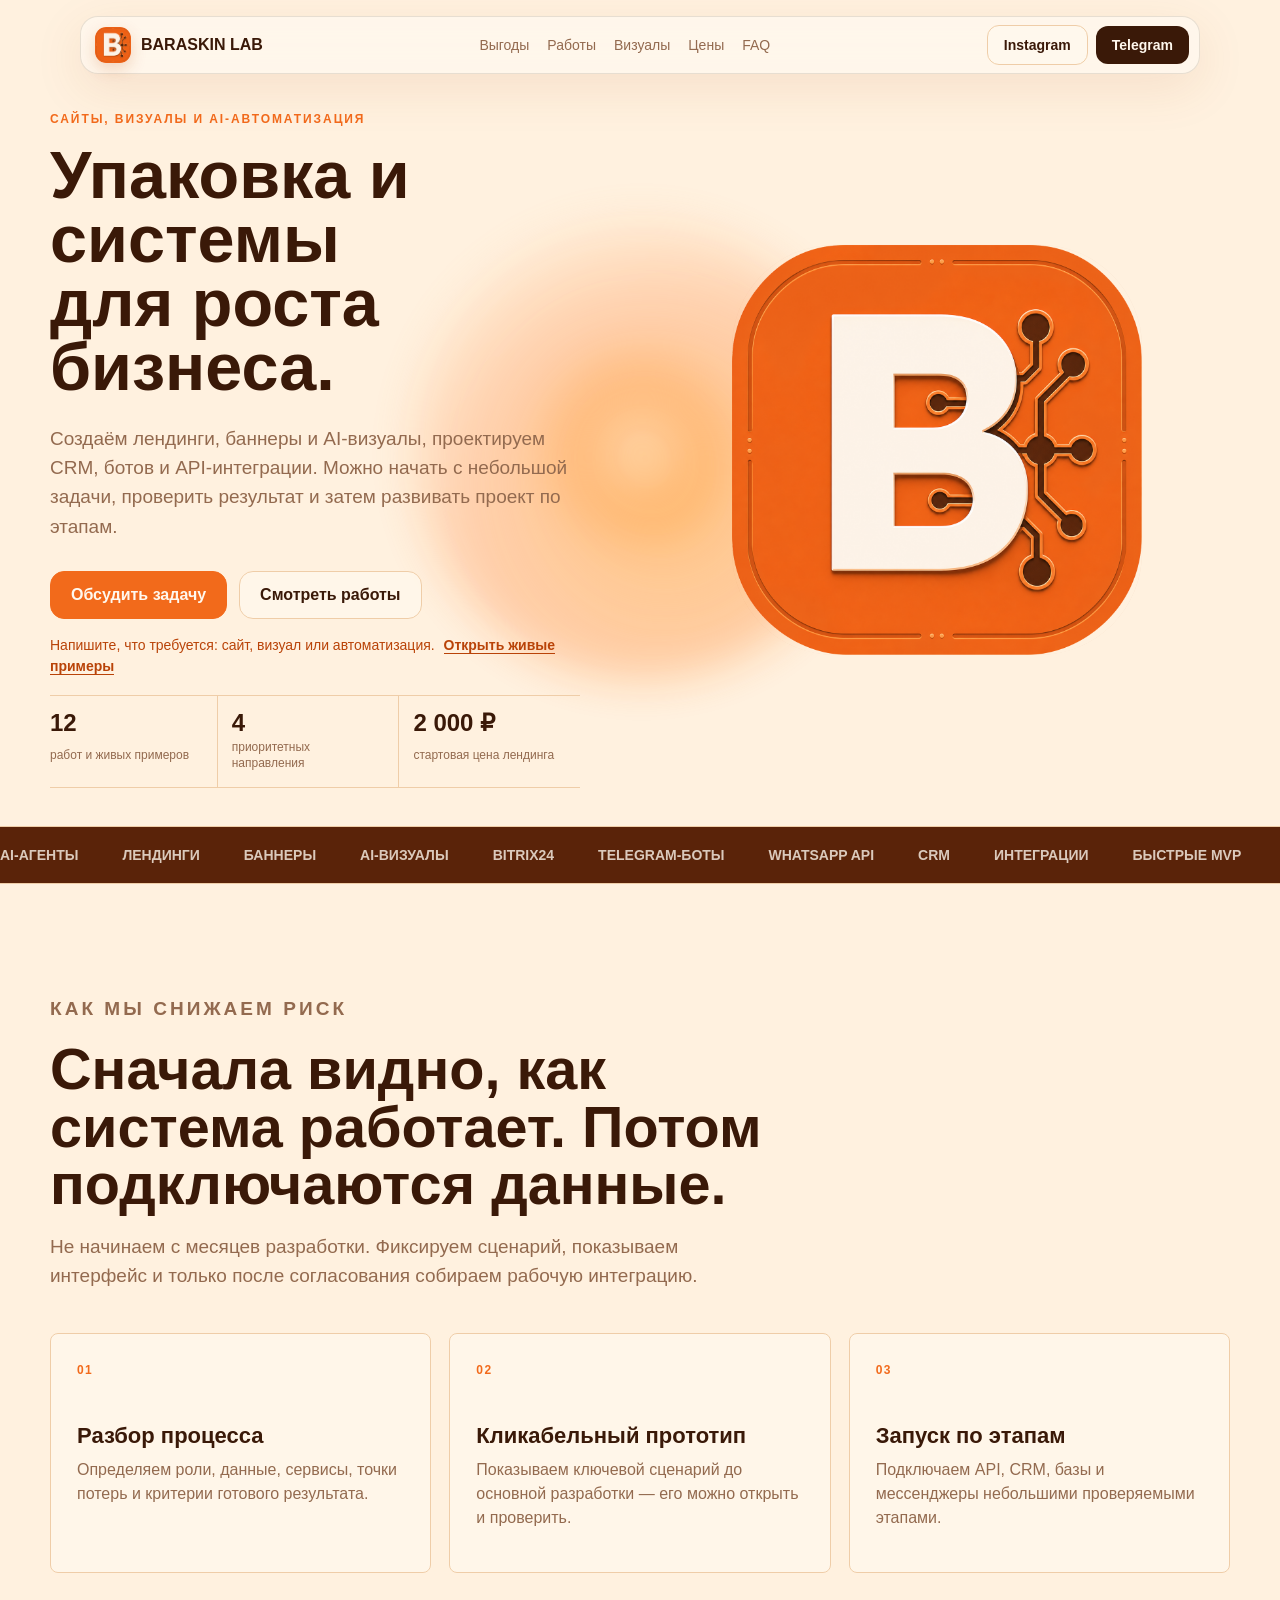
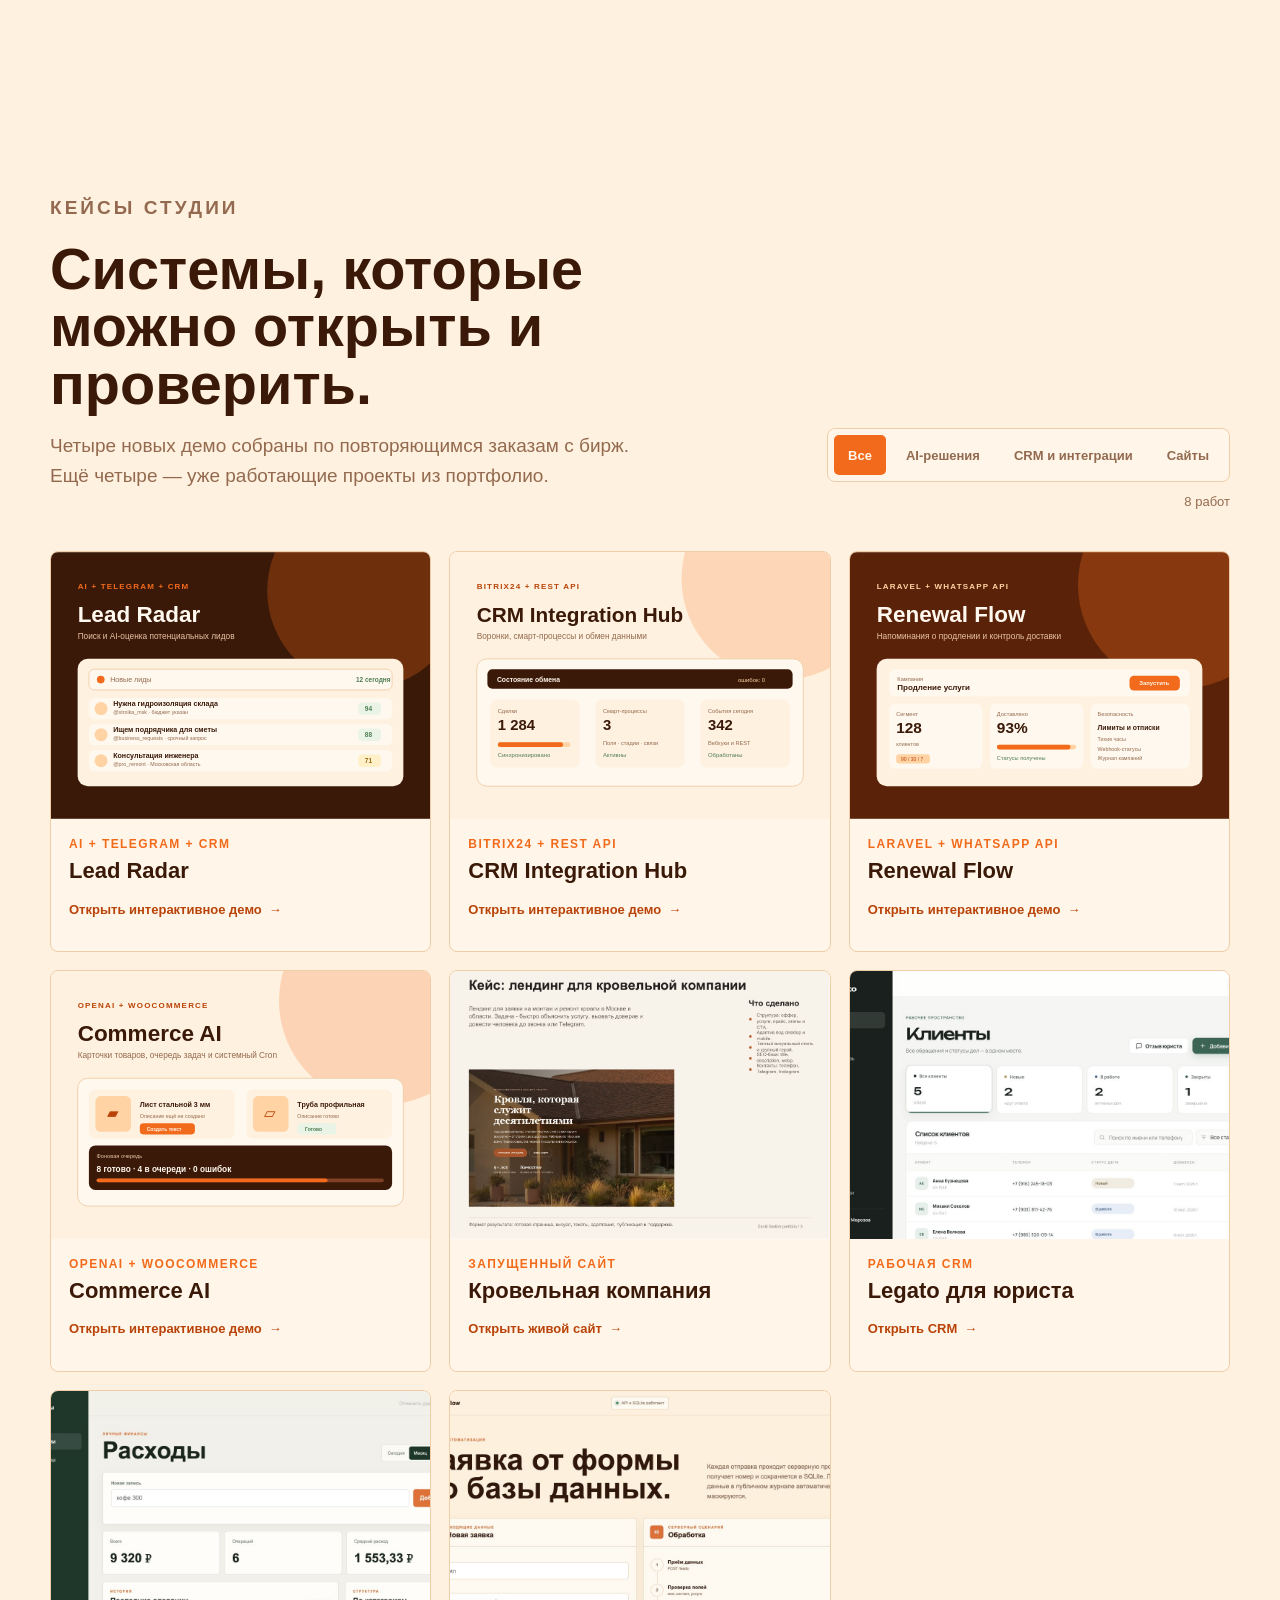
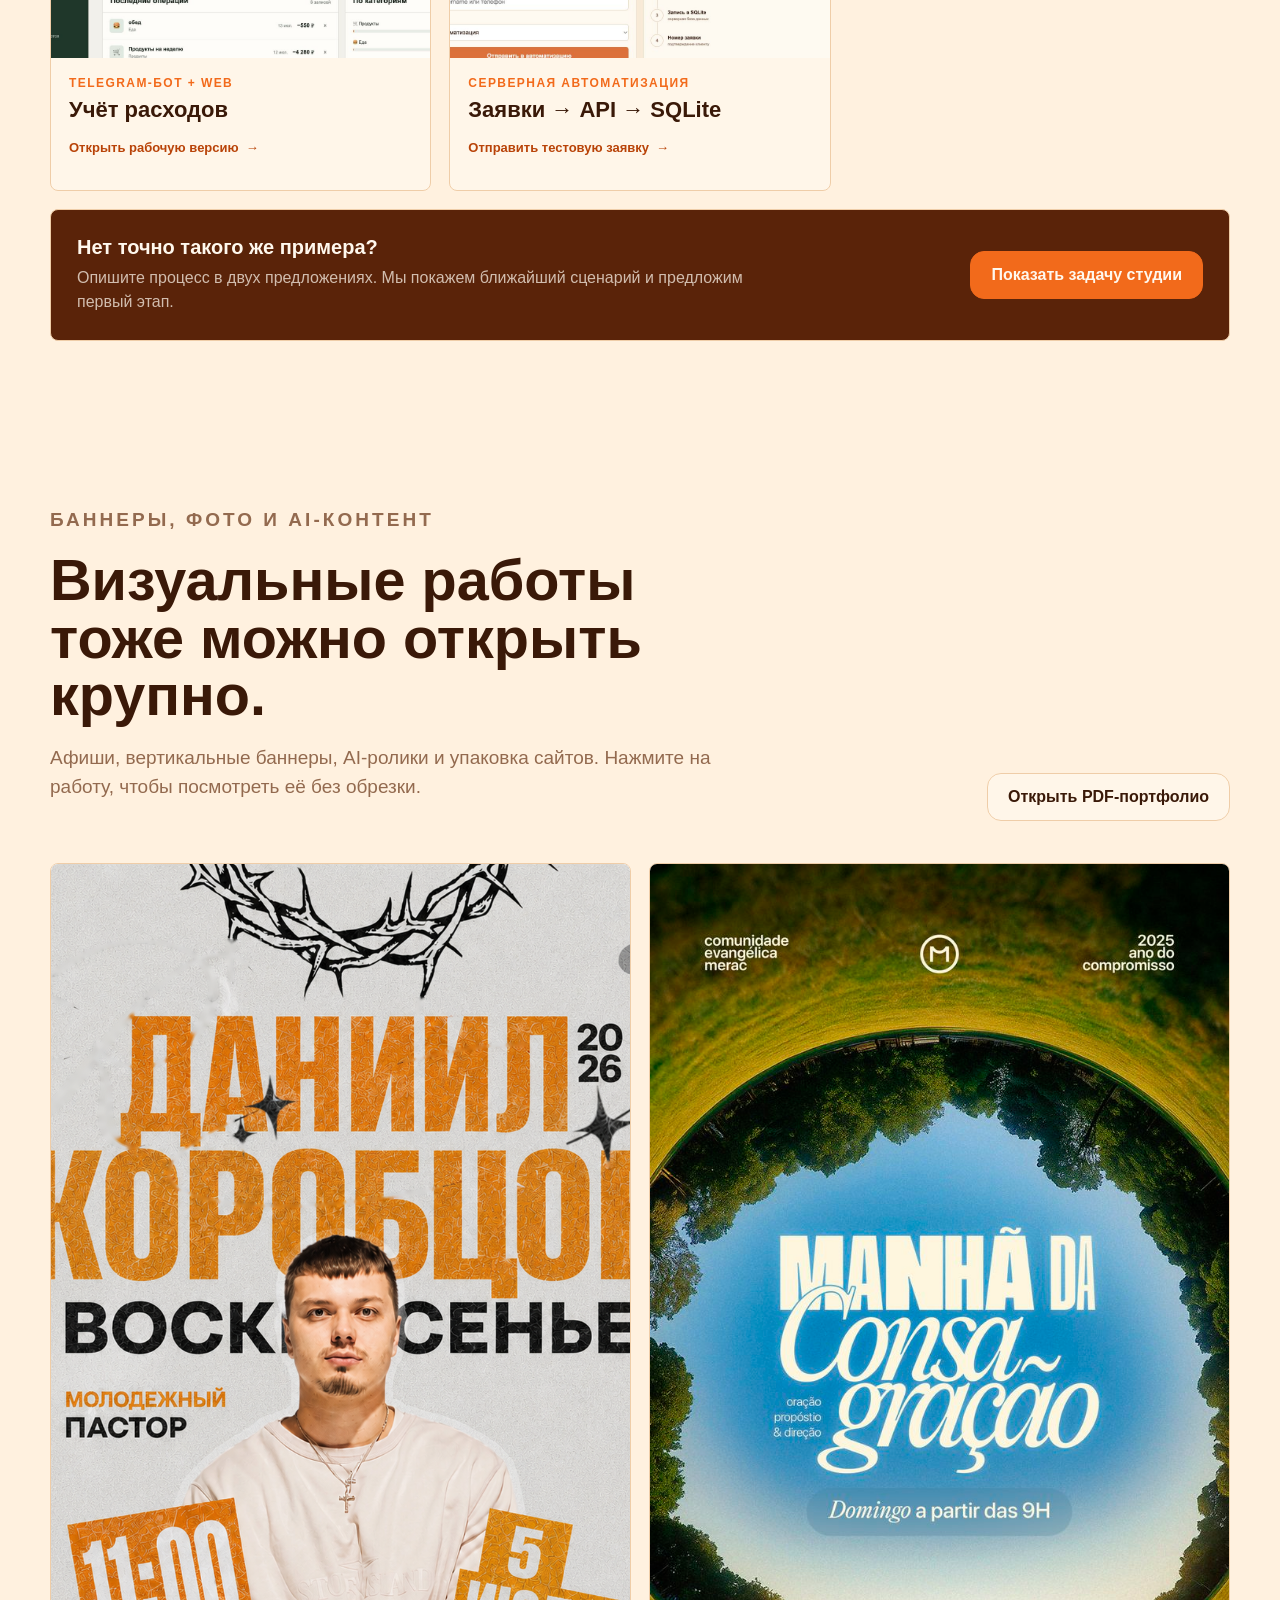
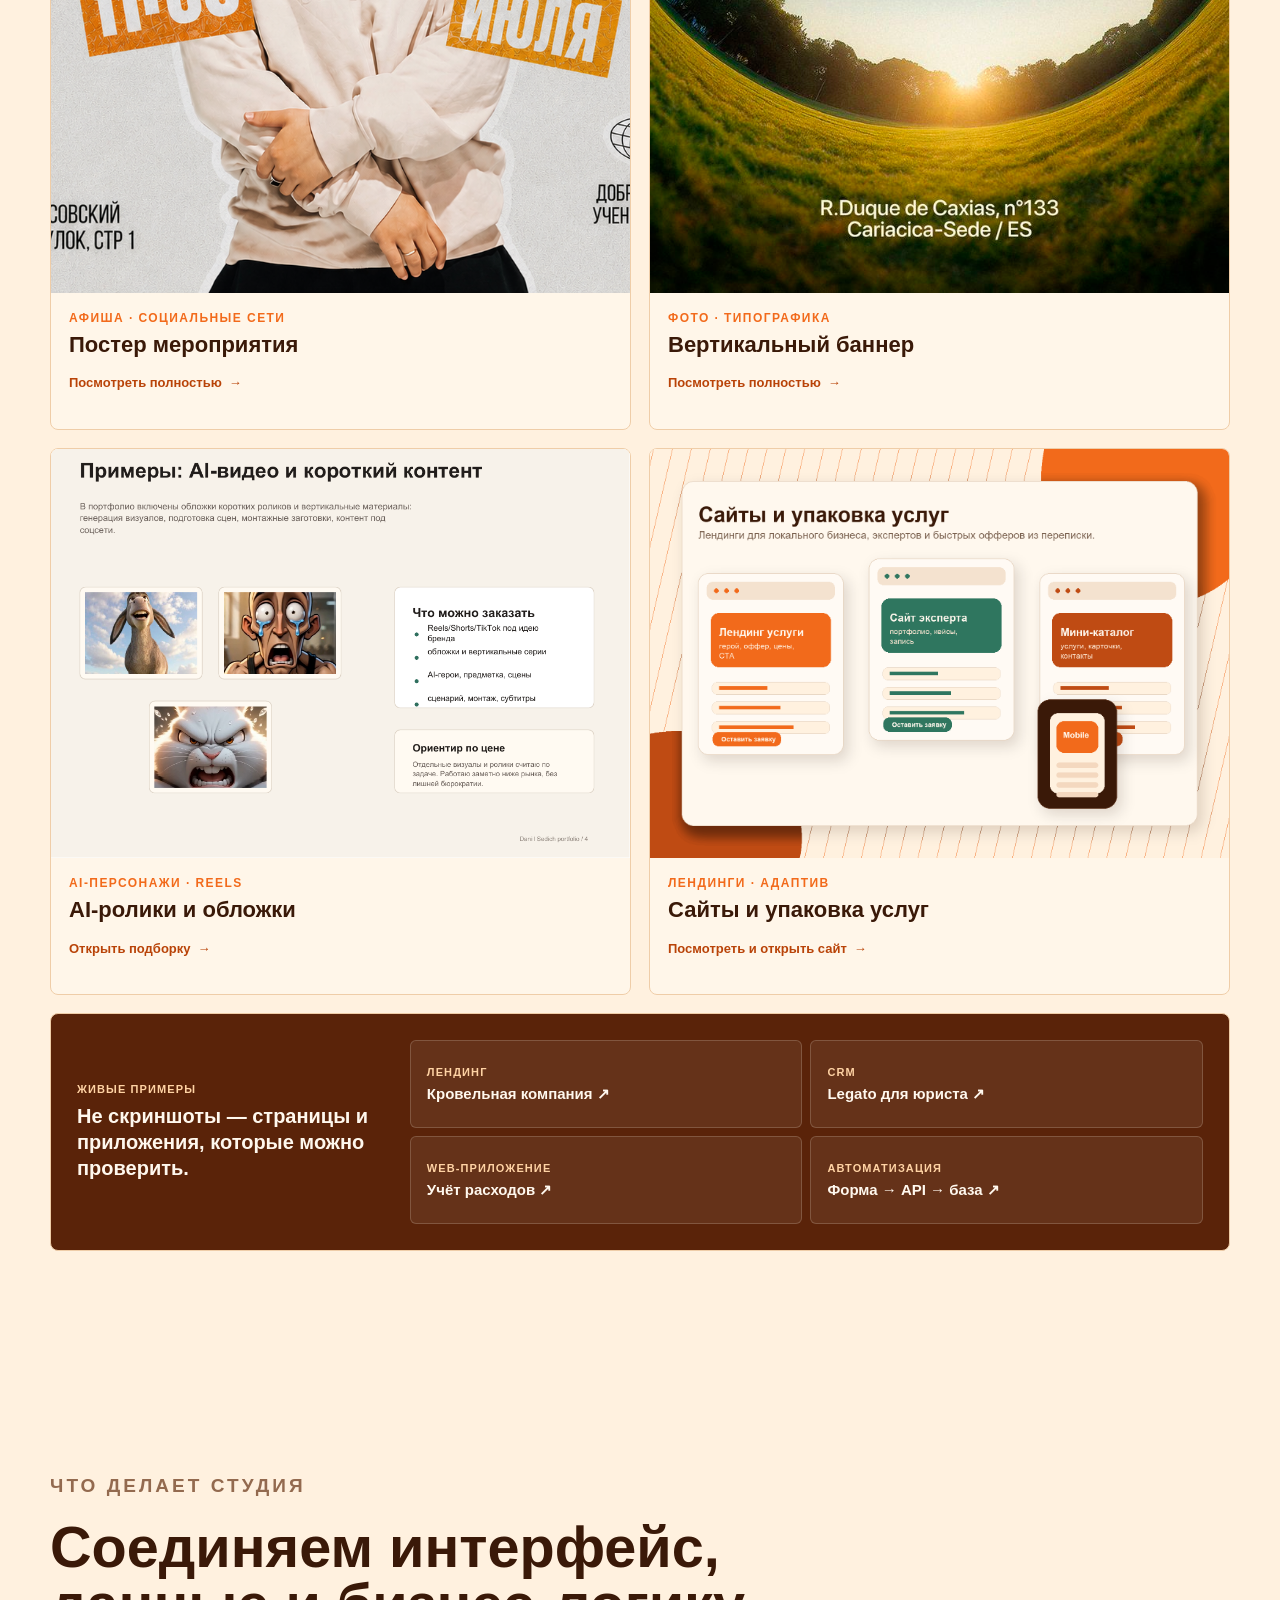
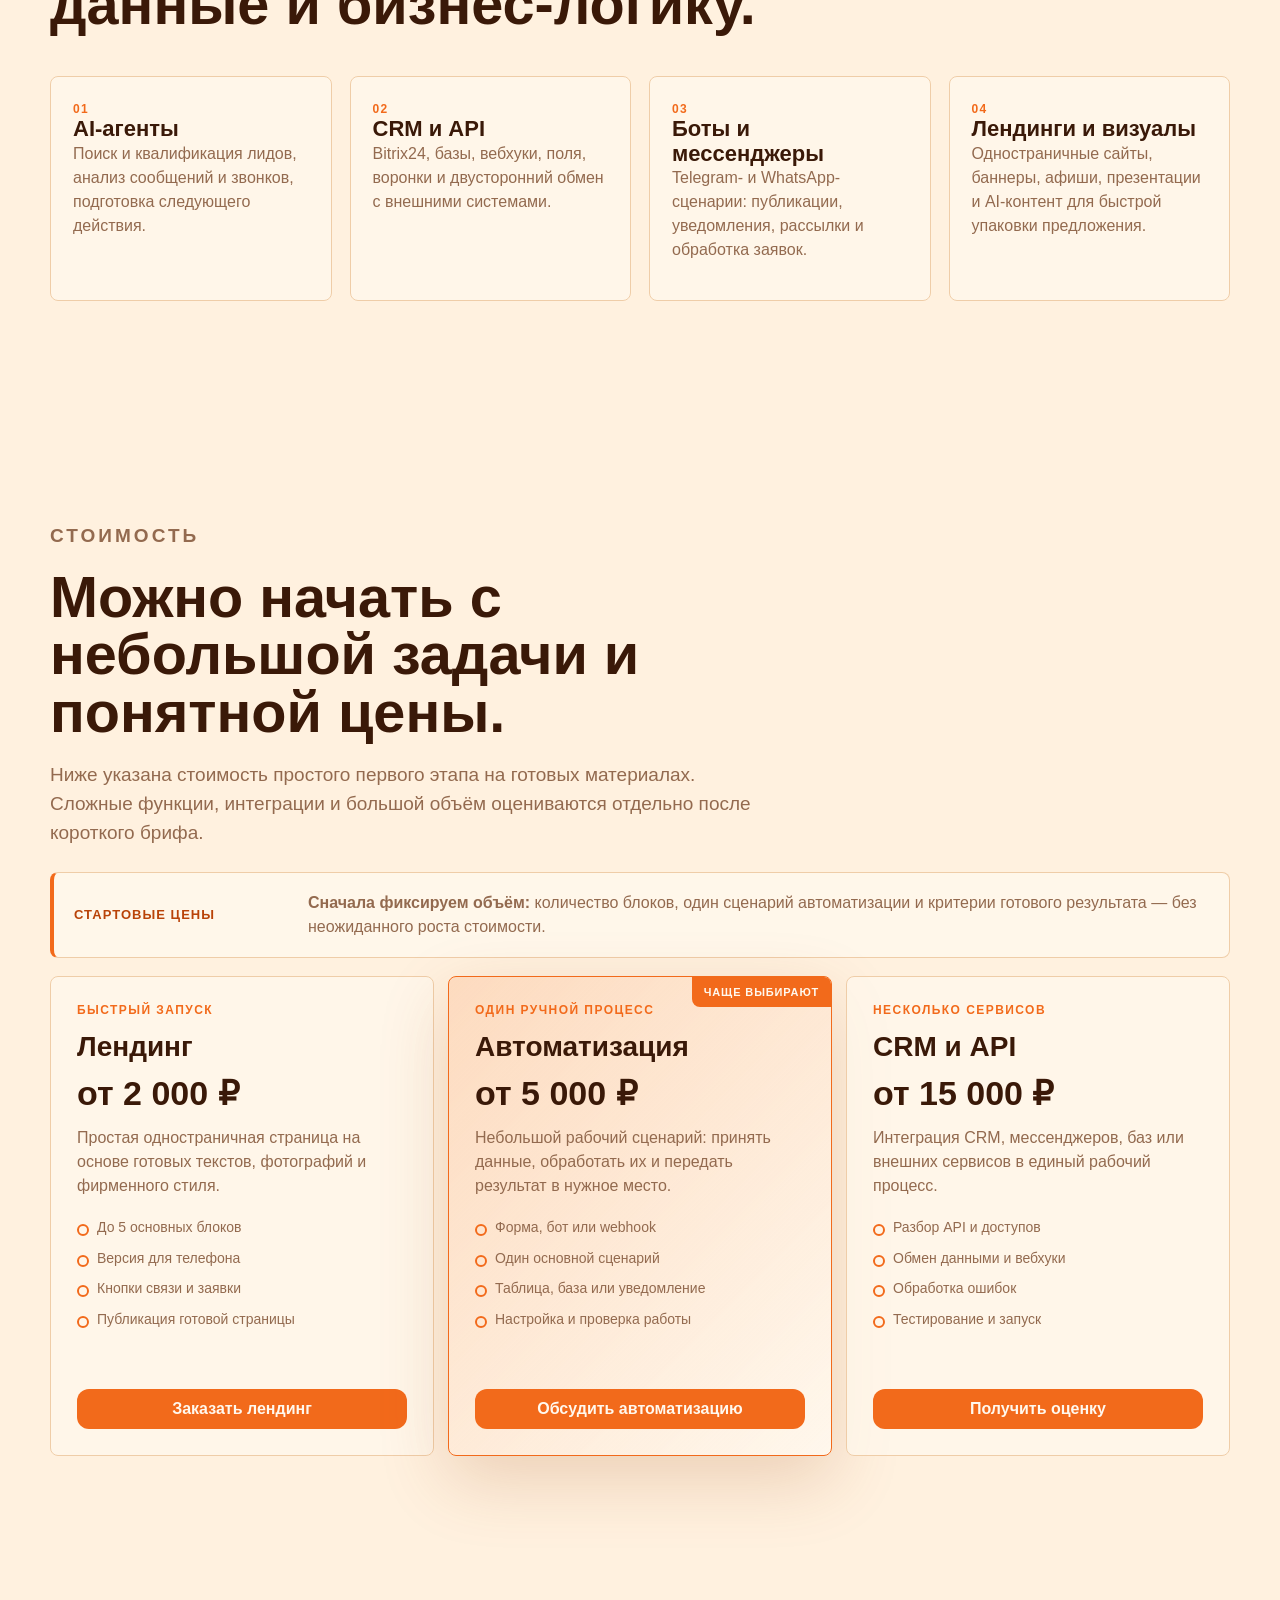
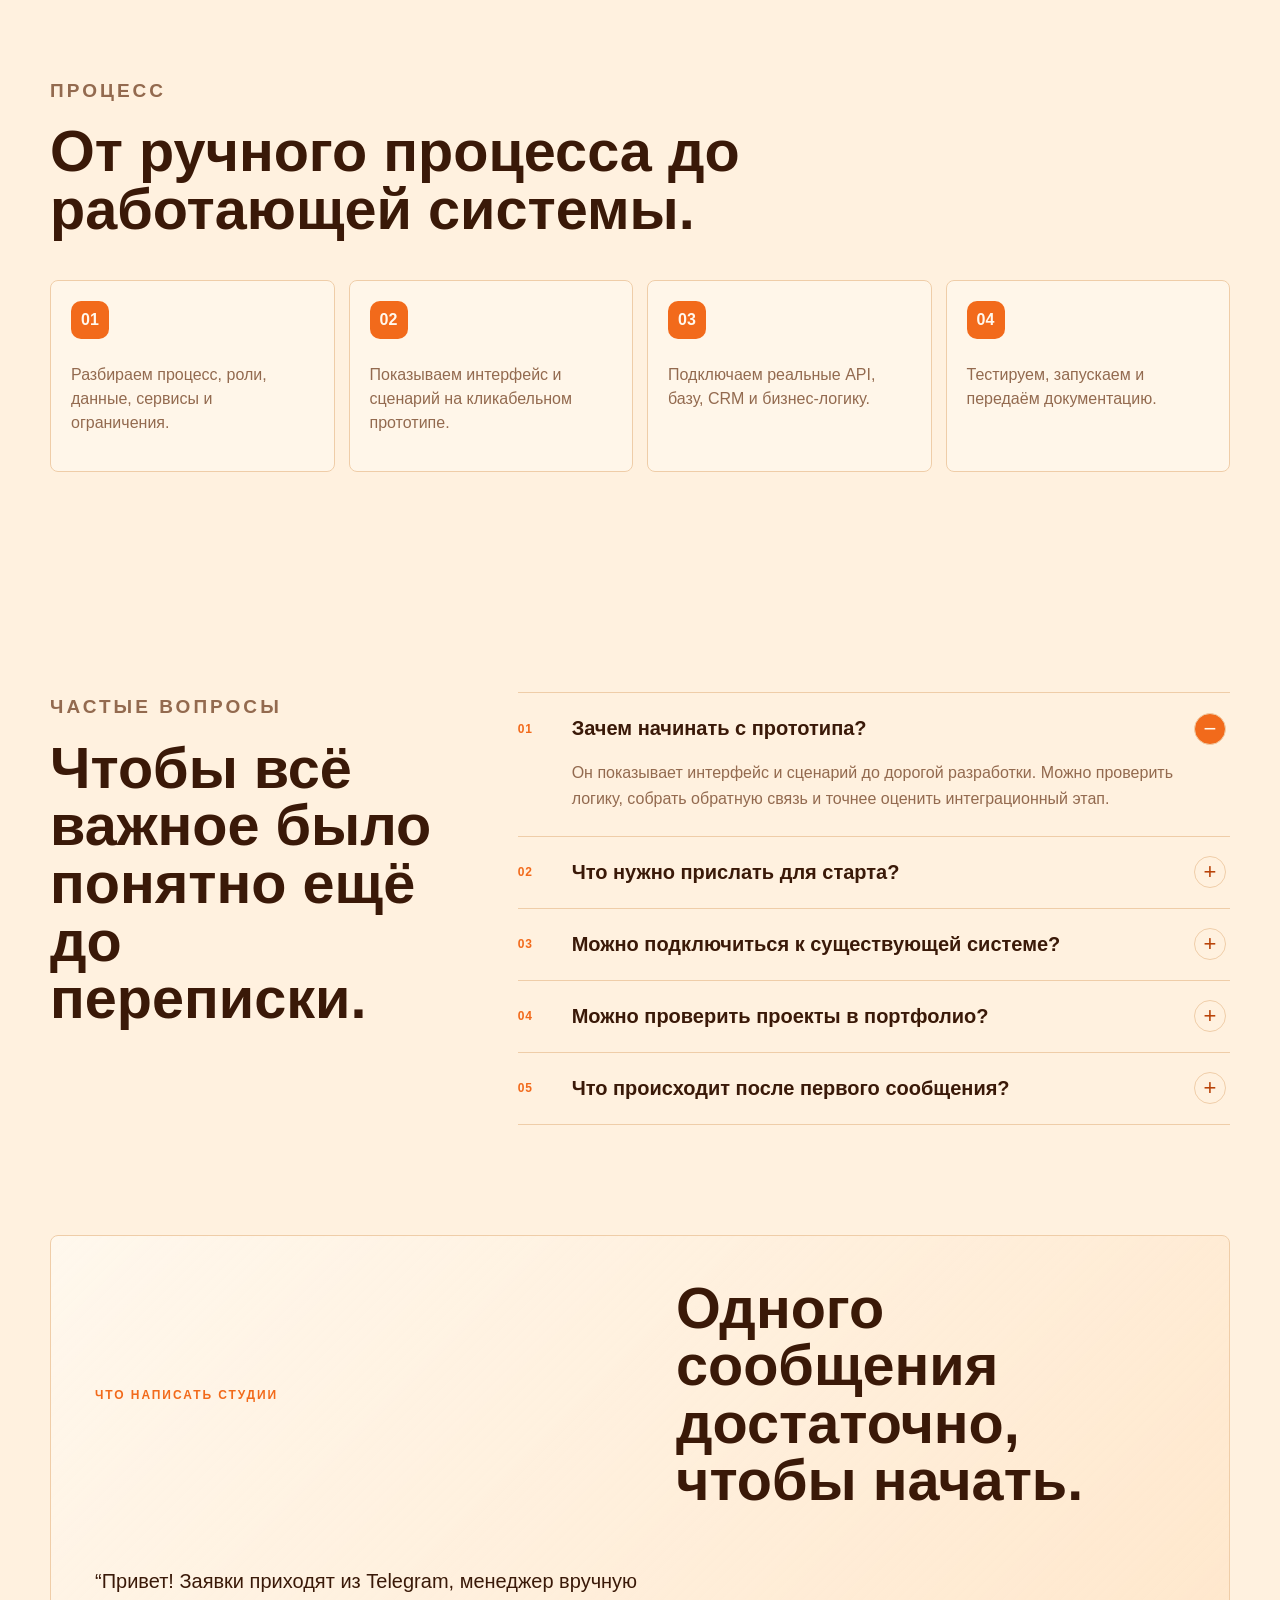
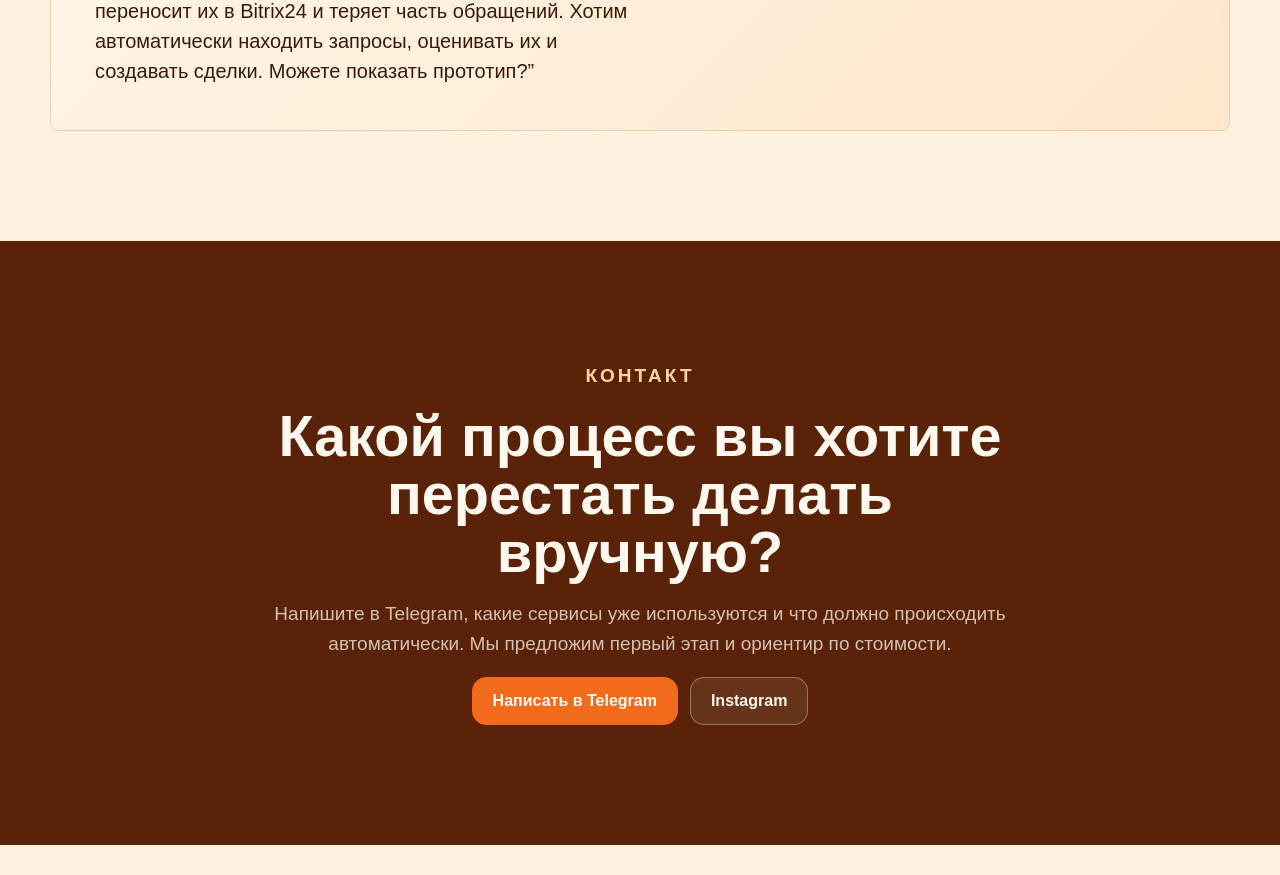
==== index.html @ cc5f3ef5 "Add entry pricing and visual portfolio showcase" ====
<!doctype html>
<html lang="ru">
  <head>
    <meta charset="UTF-8" />
    <meta name="viewport" content="width=device-width, initial-scale=1.0" />
    <title>BARASKIN LAB — лендинги, визуалы и AI-автоматизация</title>
    <meta
      name="description"
      content="Студия лендингов, визуальных материалов и AI-автоматизации: сайты, баннеры, CRM, боты, API-интеграции и быстрые MVP."
    />
    <meta name="theme-color" content="#f26a1b" />
    <meta property="og:type" content="website" />
    <meta property="og:title" content="BARASKIN LAB — лендинги, визуалы и автоматизация" />
    <meta property="og:description" content="Сайты, баннеры, AI-визуалы, CRM, боты и интеграции — с живыми примерами работ." />
    <meta property="og:url" content="https://xn----8sbebb7beezgo4b1c0g.xn--p1ai/baraskin/" />
    <meta property="og:image" content="https://xn----8sbebb7beezgo4b1c0g.xn--p1ai/baraskin/assets/baraskin-lab-logo-clean.png" />
    <link rel="canonical" href="https://xn----8sbebb7beezgo4b1c0g.xn--p1ai/baraskin/" />
    <link rel="icon" type="image/png" href="assets/baraskin-lab-logo-clean.png" />
    <link rel="stylesheet" href="styles.css?v=20260716-1" />
    <script type="application/ld+json">
      {
        "@context": "https://schema.org",
        "@type": "ProfessionalService",
        "name": "BARASKIN LAB",
        "url": "https://xn----8sbebb7beezgo4b1c0g.xn--p1ai/baraskin/",
        "description": "Студия лендингов, визуальных материалов и AI-автоматизации: сайты, баннеры, CRM, боты и API-интеграции.",
        "areaServed": "RU",
        "priceRange": "₽₽",
        "sameAs": [
          "https://www.instagram.com/baraskin_ds",
          "https://t.me/+79851284487"
        ]
      }
    </script>
  </head>
  <body>
    <div class="cursor-shadow" aria-hidden="true"></div>

    <header class="site-header">
      <a class="brand" href="#top" aria-label="BARASKIN LAB">
        <img class="brand-logo" src="assets/baraskin-lab-logo-clean.png" alt="" />
        <span>BARASKIN LAB</span>
      </a>
      <nav class="nav-links" aria-label="Основная навигация">
        <a href="#offer">Выгоды</a>
        <a href="#works">Работы</a>
        <a href="#visuals">Визуалы</a>
        <a href="#prices">Цены</a>
        <a href="#faq">FAQ</a>
      </nav>
      <div class="header-actions">
        <a class="nav-action secondary" href="https://www.instagram.com/baraskin_ds" target="_blank" rel="noopener">Instagram</a>
        <a class="nav-action" href="https://t.me/+79851284487?text=%D0%97%D0%B4%D1%80%D0%B0%D0%B2%D1%81%D1%82%D0%B2%D1%83%D0%B9%D1%82%D0%B5%21%20%D0%A5%D0%BE%D1%87%D1%83%20%D0%BE%D0%B1%D1%81%D1%83%D0%B4%D0%B8%D1%82%D1%8C%20%D0%BF%D1%80%D0%BE%D0%B5%D0%BA%D1%82" target="_blank" rel="noopener">Telegram</a>
      </div>
    </header>

    <main id="top">
      <section class="hero">
        <div class="hero-copy reveal">
          <p class="eyebrow">Сайты, визуалы и AI-автоматизация</p>
          <h1>Упаковка и системы<br />для роста<br />бизнеса.</h1>
          <p class="hero-text">
            Создаём лендинги, баннеры и AI-визуалы, проектируем CRM, ботов и API-интеграции. Можно начать с небольшой задачи, проверить результат и затем развивать проект по этапам.
          </p>
          <div class="hero-actions">
            <a class="button primary" href="https://t.me/+79851284487?text=%D0%97%D0%B4%D1%80%D0%B0%D0%B2%D1%81%D1%82%D0%B2%D1%83%D0%B9%D1%82%D0%B5%21%20%D0%A5%D0%BE%D1%87%D1%83%20%D0%BE%D0%B1%D1%81%D1%83%D0%B4%D0%B8%D1%82%D1%8C%20%D0%BF%D1%80%D0%BE%D0%B5%D0%BA%D1%82" target="_blank" rel="noopener">
              Обсудить задачу
            </a>
            <a class="button ghost" href="#works">
              Смотреть работы
            </a>
          </div>
          <p class="cta-note">
            Напишите, что требуется: сайт, визуал или автоматизация.
            <a href="#works">Открыть живые примеры</a>
          </p>
          <div class="hero-facts" aria-label="Ключевые условия">
            <div><strong>12</strong><span>работ и живых примеров</span></div>
            <div><strong>4</strong><span>приоритетных направления</span></div>
            <div><strong>2 000 ₽</strong><span>стартовая цена лендинга</span></div>
          </div>
        </div>

        <div class="hero-visual reveal" aria-label="Логотип BARASKIN LAB">
          <img class="portfolio-card main-preview studio-logo-preview" src="assets/baraskin-lab-logo-clean.png" alt="Логотип BARASKIN LAB" />
        </div>
      </section>

      <section class="strip" aria-label="Направления работы">
        <div class="ticker">
          <span>AI-агенты</span>
          <span>лендинги</span>
          <span>баннеры</span>
          <span>AI-визуалы</span>
          <span>Bitrix24</span>
          <span>Telegram-боты</span>
          <span>WhatsApp API</span>
          <span>CRM</span>
          <span>интеграции</span>
          <span>быстрые MVP</span>
          <span>бизнес-системы</span>
        </div>
      </section>

      <section id="offer" class="section offer">
        <div class="section-head reveal">
          <p class="eyebrow">Как мы снижаем риск</p>
          <h2>Сначала видно, как система работает. Потом подключаются данные.</h2>
          <p>
            Не начинаем с месяцев разработки. Фиксируем сценарий, показываем интерфейс и только после согласования собираем рабочую интеграцию.
          </p>
        </div>
        <div class="offer-grid">
          <article class="offer-card reveal">
            <span>01</span>
            <h3>Разбор процесса</h3>
            <p>Определяем роли, данные, сервисы, точки потерь и критерии готового результата.</p>
          </article>
          <article class="offer-card reveal">
            <span>02</span>
            <h3>Кликабельный прототип</h3>
            <p>Показываем ключевой сценарий до основной разработки — его можно открыть и проверить.</p>
          </article>
          <article class="offer-card reveal">
            <span>03</span>
            <h3>Запуск по этапам</h3>
            <p>Подключаем API, CRM, базы и мессенджеры небольшими проверяемыми этапами.</p>
          </article>
        </div>
      </section>

      <section id="works" class="section works">
        <div class="works-heading reveal">
          <div class="section-head">
            <p class="eyebrow">Кейсы студии</p>
            <h2>Системы, которые можно открыть и проверить.</h2>
            <p>Четыре новых демо собраны по повторяющимся заказам с бирж. Ещё четыре — уже работающие проекты из портфолио.</p>
          </div>
          <div class="work-filter-panel" aria-label="Фильтр работ">
            <div class="work-filters">
              <button class="work-filter active" type="button" data-filter="all" aria-pressed="true">Все</button>
              <button class="work-filter" type="button" data-filter="ai" aria-pressed="false">AI-решения</button>
              <button class="work-filter" type="button" data-filter="systems" aria-pressed="false">CRM и интеграции</button>
              <button class="work-filter" type="button" data-filter="sites" aria-pressed="false">Сайты</button>
            </div>
            <span class="work-count" id="work-count" aria-live="polite">8 работ</span>
          </div>
        </div>
        <div class="work-grid">
          <button class="work-item reveal" type="button" data-case="lead-radar" data-category="ai">
            <img src="assets/lead-radar-cover.svg" alt="AI-агент для поиска лидов в Telegram" />
            <div class="work-copy">
              <p>AI + Telegram + CRM</p>
              <h3>Lead Radar</h3>
              <span class="work-open">Открыть интерактивное демо</span>
            </div>
          </button>
          <button class="work-item reveal" type="button" data-case="bitrix-hub" data-category="systems">
            <img src="assets/bitrix-hub-cover.svg" alt="Центр интеграций Bitrix24" />
            <div class="work-copy">
              <p>Bitrix24 + REST API</p>
              <h3>CRM Integration Hub</h3>
              <span class="work-open">Открыть интерактивное демо</span>
            </div>
          </button>
          <button class="work-item reveal" type="button" data-case="whatsapp-flow" data-category="systems">
            <img src="assets/whatsapp-flow-cover.svg" alt="Модуль WhatsApp-напоминаний" />
            <div class="work-copy">
              <p>Laravel + WhatsApp API</p>
              <h3>Renewal Flow</h3>
              <span class="work-open">Открыть интерактивное демо</span>
            </div>
          </button>
          <button class="work-item reveal" type="button" data-case="commerce-ai" data-category="ai">
            <img src="assets/commerce-ai-cover.svg" alt="AI-модуль для WooCommerce" />
            <div class="work-copy">
              <p>OpenAI + WooCommerce</p>
              <h3>Commerce AI</h3>
              <span class="work-open">Открыть интерактивное демо</span>
            </div>
          </button>
          <button class="work-item reveal" type="button" data-case="roofing" data-category="sites">
            <img src="assets/portfolio-page-3.png" alt="Лендинг для кровельной компании" />
            <div class="work-copy">
              <p>Запущенный сайт</p>
              <h3>Кровельная компания</h3>
              <span class="work-open">Открыть живой сайт</span>
            </div>
          </button>
          <button class="work-item reveal" type="button" data-case="lawyer-crm" data-category="systems">
            <img src="assets/crm-lawyer-preview.png" alt="CRM-система для юриста" />
            <div class="work-copy">
              <p>Рабочая CRM</p>
              <h3>Legato для юриста</h3>
              <span class="work-open">Открыть CRM</span>
            </div>
          </button>
          <button class="work-item reveal" type="button" data-case="expense-bot" data-category="systems">
            <img src="assets/expenses-app-preview.png" alt="Рабочая web-версия бота учёта расходов" />
            <div class="work-copy">
              <p>Telegram-бот + web</p>
              <h3>Учёт расходов</h3>
              <span class="work-open">Открыть рабочую версию</span>
            </div>
          </button>
          <button class="work-item reveal" type="button" data-case="lead-flow" data-category="systems">
            <img src="assets/lead-flow-preview.png" alt="Рабочая автоматизация заявок с API и SQLite" />
            <div class="work-copy">
              <p>Серверная автоматизация</p>
              <h3>Заявки → API → SQLite</h3>
              <span class="work-open">Отправить тестовую заявку</span>
            </div>
          </button>
        </div>
        <div class="works-cta reveal">
          <div>
            <strong>Нет точно такого же примера?</strong>
            <p>Опишите процесс в двух предложениях. Мы покажем ближайший сценарий и предложим первый этап.</p>
          </div>
          <a class="button primary" href="https://t.me/+79851284487?text=%D0%97%D0%B4%D1%80%D0%B0%D0%B2%D1%81%D1%82%D0%B2%D1%83%D0%B9%D1%82%D0%B5%21%20%D0%A5%D0%BE%D1%87%D1%83%20%D0%BE%D0%B1%D1%81%D1%83%D0%B4%D0%B8%D1%82%D1%8C%20%D0%BF%D1%80%D0%BE%D0%B5%D0%BA%D1%82" target="_blank" rel="noopener">Показать задачу студии</a>
        </div>
      </section>

      <section id="visuals" class="section visual-showcase">
        <div class="visual-showcase-head reveal">
          <div class="section-head">
            <p class="eyebrow">Баннеры, фото и AI-контент</p>
            <h2>Визуальные работы тоже можно открыть крупно.</h2>
            <p>Афиши, вертикальные баннеры, AI-ролики и упаковка сайтов. Нажмите на работу, чтобы посмотреть её без обрезки.</p>
          </div>
          <a class="button ghost" href="assets/Portfolio_Daniil_Sedich_RU.pdf" target="_blank" rel="noopener">Открыть PDF-портфолио</a>
        </div>

        <div class="visual-grid">
          <button class="work-item visual-item visual-item-tall reveal" type="button" data-case="visual-poster">
            <img src="assets/visual-poster.png" alt="Оранжево-белая афиша мероприятия" />
            <div class="work-copy">
              <p>Афиша · социальные сети</p>
              <h3>Постер мероприятия</h3>
              <span class="work-open">Посмотреть полностью</span>
            </div>
          </button>

          <button class="work-item visual-item visual-item-tall reveal" type="button" data-case="photo-banner">
            <img src="assets/banner.jpg" alt="Фотобаннер с круговой пейзажной композицией" />
            <div class="work-copy">
              <p>Фото · типографика</p>
              <h3>Вертикальный баннер</h3>
              <span class="work-open">Посмотреть полностью</span>
            </div>
          </button>

          <button class="work-item visual-item reveal" type="button" data-case="ai-video">
            <img src="assets/portfolio-page-4.png" alt="Примеры AI-персонажей и коротких роликов" />
            <div class="work-copy">
              <p>AI-персонажи · Reels</p>
              <h3>AI-ролики и обложки</h3>
              <span class="work-open">Открыть подборку</span>
            </div>
          </button>

          <button class="work-item visual-item reveal" type="button" data-case="site-pack">
            <img src="assets/site-pack-preview.png" alt="Подборка лендингов для бизнеса и экспертов" />
            <div class="work-copy">
              <p>Лендинги · адаптив</p>
              <h3>Сайты и упаковка услуг</h3>
              <span class="work-open">Посмотреть и открыть сайт</span>
            </div>
          </button>
        </div>

        <div class="live-examples reveal">
          <div class="live-examples-copy">
            <span>Живые примеры</span>
            <strong>Не скриншоты — страницы и приложения, которые можно проверить.</strong>
          </div>
          <div class="live-example-links">
            <a href="https://xn----8sbebb7beezgo4b1c0g.xn--p1ai/" target="_blank" rel="noopener">
              <span>Лендинг</span>
              <strong>Кровельная компания ↗</strong>
            </a>
            <a href="https://wm669vjvr2-ui.github.io/legato-crm/" target="_blank" rel="noopener">
              <span>CRM</span>
              <strong>Legato для юриста ↗</strong>
            </a>
            <a href="projects/expenses/" target="_blank" rel="noopener">
              <span>Web-приложение</span>
              <strong>Учёт расходов ↗</strong>
            </a>
            <a href="projects/lead-flow/" target="_blank" rel="noopener">
              <span>Автоматизация</span>
              <strong>Форма → API → база ↗</strong>
            </a>
          </div>
        </div>
      </section>

      <section id="services" class="section services">
        <div class="section-head reveal">
          <p class="eyebrow">Что делает студия</p>
          <h2>Соединяем интерфейс, данные и бизнес-логику.</h2>
        </div>
        <div class="service-grid">
          <article class="service-card reveal">
            <span>01</span>
            <h3>AI-агенты</h3>
            <p>Поиск и квалификация лидов, анализ сообщений и звонков, подготовка следующего действия.</p>
          </article>
          <article class="service-card reveal">
            <span>02</span>
            <h3>CRM и API</h3>
            <p>Bitrix24, базы, вебхуки, поля, воронки и двусторонний обмен с внешними системами.</p>
          </article>
          <article class="service-card reveal">
            <span>03</span>
            <h3>Боты и мессенджеры</h3>
            <p>Telegram- и WhatsApp-сценарии: публикации, уведомления, рассылки и обработка заявок.</p>
          </article>
          <article class="service-card reveal">
            <span>04</span>
            <h3>Лендинги и визуалы</h3>
            <p>Одностраничные сайты, баннеры, афиши, презентации и AI-контент для быстрой упаковки предложения.</p>
          </article>
        </div>
      </section>

      <section id="prices" class="section prices">
        <div class="section-head price-copy reveal">
          <p class="eyebrow">Стоимость</p>
          <h2>Можно начать с небольшой задачи и понятной цены.</h2>
          <p>
            Ниже указана стоимость простого первого этапа на готовых материалах. Сложные функции, интеграции и большой объём оцениваются отдельно после короткого брифа.
          </p>
        </div>
        <div class="portfolio-price-note reveal">
          <span>Стартовые цены</span>
          <p><strong>Сначала фиксируем объём:</strong> количество блоков, один сценарий автоматизации и критерии готового результата — без неожиданного роста стоимости.</p>
        </div>
        <div class="price-cards reveal">
          <article class="price-card">
            <span>Быстрый запуск</span>
            <h3>Лендинг</h3>
            <strong>от 2 000 ₽</strong>
            <p>Простая одностраничная страница на основе готовых текстов, фотографий и фирменного стиля.</p>
            <ul class="price-features">
              <li>До 5 основных блоков</li>
              <li>Версия для телефона</li>
              <li>Кнопки связи и заявки</li>
              <li>Публикация готовой страницы</li>
            </ul>
            <a href="https://t.me/+79851284487?text=%D0%9F%D1%80%D0%B8%D0%B2%D0%B5%D1%82%21%20%D0%9D%D1%83%D0%B6%D0%B5%D0%BD%20%D0%BB%D0%B5%D0%BD%D0%B4%D0%B8%D0%BD%D0%B3%20%D0%BE%D1%82%202000%20%D1%80%D1%83%D0%B1%D0%BB%D0%B5%D0%B9.%20%D0%A5%D0%BE%D1%87%D1%83%20%D0%BE%D0%B1%D1%81%D1%83%D0%B4%D0%B8%D1%82%D1%8C%20%D0%B7%D0%B0%D0%B4%D0%B0%D1%87%D1%83." target="_blank" rel="noopener">Заказать лендинг</a>
          </article>
          <article class="price-card featured">
            <div class="popular-label">Чаще выбирают</div>
            <span>Один ручной процесс</span>
            <h3>Автоматизация</h3>
            <strong>от 5 000 ₽</strong>
            <p>Небольшой рабочий сценарий: принять данные, обработать их и передать результат в нужное место.</p>
            <ul class="price-features">
              <li>Форма, бот или webhook</li>
              <li>Один основной сценарий</li>
              <li>Таблица, база или уведомление</li>
              <li>Настройка и проверка работы</li>
            </ul>
            <a href="https://t.me/+79851284487?text=%D0%9F%D1%80%D0%B8%D0%B2%D0%B5%D1%82%21%20%D0%9D%D1%83%D0%B6%D0%BD%D0%B0%20%D0%B0%D0%B2%D1%82%D0%BE%D0%BC%D0%B0%D1%82%D0%B8%D0%B7%D0%B0%D1%86%D0%B8%D1%8F%20%D0%BE%D1%82%205000%20%D1%80%D1%83%D0%B1%D0%BB%D0%B5%D0%B9.%20%D0%9E%D0%BF%D0%B8%D1%88%D1%83%20%D0%BF%D1%80%D0%BE%D1%86%D0%B5%D1%81%D1%81." target="_blank" rel="noopener">Обсудить автоматизацию</a>
          </article>
          <article class="price-card">
            <span>Несколько сервисов</span>
            <h3>CRM и API</h3>
            <strong>от 15 000 ₽</strong>
            <p>Интеграция CRM, мессенджеров, баз или внешних сервисов в единый рабочий процесс.</p>
            <ul class="price-features">
              <li>Разбор API и доступов</li>
              <li>Обмен данными и вебхуки</li>
              <li>Обработка ошибок</li>
              <li>Тестирование и запуск</li>
            </ul>
            <a href="https://t.me/+79851284487?text=%D0%9F%D1%80%D0%B8%D0%B2%D0%B5%D1%82%21%20%D0%9D%D1%83%D0%B6%D0%BD%D0%B0%20%D0%B8%D0%BD%D1%82%D0%B5%D0%B3%D1%80%D0%B0%D1%86%D0%B8%D1%8F%20CRM%20%D0%B8%D0%BB%D0%B8%20API.%20%D0%A5%D0%BE%D1%87%D1%83%20%D0%BF%D0%BE%D0%BB%D1%83%D1%87%D0%B8%D1%82%D1%8C%20%D0%BE%D1%86%D0%B5%D0%BD%D0%BA%D1%83." target="_blank" rel="noopener">Получить оценку</a>
          </article>
        </div>
      </section>

      <section class="section process">
        <div class="section-head reveal">
          <p class="eyebrow">Процесс</p>
          <h2>От ручного процесса до работающей системы.</h2>
        </div>
        <div class="steps">
          <div class="step reveal">
            <span>01</span>
            <p>Разбираем процесс, роли, данные, сервисы и ограничения.</p>
          </div>
          <div class="step reveal">
            <span>02</span>
            <p>Показываем интерфейс и сценарий на кликабельном прототипе.</p>
          </div>
          <div class="step reveal">
            <span>03</span>
            <p>Подключаем реальные API, базу, CRM и бизнес-логику.</p>
          </div>
          <div class="step reveal">
            <span>04</span>
            <p>Тестируем, запускаем и передаём документацию.</p>
          </div>
        </div>
      </section>

      <section id="faq" class="section faq">
        <div class="section-head reveal">
          <p class="eyebrow">Частые вопросы</p>
          <h2>Чтобы всё важное было понятно ещё до переписки.</h2>
        </div>
        <div class="faq-list reveal">
          <details open>
            <summary><span>01</span>Зачем начинать с прототипа?</summary>
            <p>Он показывает интерфейс и сценарий до дорогой разработки. Можно проверить логику, собрать обратную связь и точнее оценить интеграционный этап.</p>
          </details>
          <details>
            <summary><span>02</span>Что нужно прислать для старта?</summary>
            <p>Опишите, что сейчас делается вручную, кто участвует в процессе и какие сервисы уже используются. Ссылки на CRM, API-документацию и примеры ускорят оценку.</p>
          </details>
          <details>
            <summary><span>03</span>Можно подключиться к существующей системе?</summary>
            <p>Да. Мы работаем с существующими CRM, CMS, Laravel-админками, базами и внешними API. Перед стартом проверяем доступы и ограничения.</p>
          </details>
          <details>
            <summary><span>04</span>Можно проверить проекты в портфолио?</summary>
            <p>Да. На странице есть интерактивные демо AI-агента, Bitrix24-интеграции, WhatsApp-рассылок и WooCommerce AI, а также уже работающие проекты.</p>
          </details>
          <details>
            <summary><span>05</span>Что происходит после первого сообщения?</summary>
            <p>Мы задаём уточняющие вопросы, фиксируем первый этап, стоимость и критерии готовности. После согласования показываем промежуточный результат и двигаемся дальше по этапам.</p>
          </details>
        </div>
      </section>

      <section class="section proof">
        <div class="proof-panel reveal">
          <p class="eyebrow">Что написать студии</p>
          <h2>Одного сообщения достаточно, чтобы начать.</h2>
          <div class="message-example">
            “Привет! Заявки приходят из Telegram, менеджер вручную переносит их в Bitrix24 и теряет часть обращений. Хотим автоматически находить запросы, оценивать их и создавать сделки. Можете показать прототип?”
          </div>
        </div>
      </section>

      <section class="final-cta">
        <div class="reveal">
          <p class="eyebrow">Контакт</p>
          <h2>Какой процесс вы хотите перестать делать вручную?</h2>
          <p>Напишите в Telegram, какие сервисы уже используются и что должно происходить автоматически. Мы предложим первый этап и ориентир по стоимости.</p>
          <div class="hero-actions centered">
            <a class="button primary" href="https://t.me/+79851284487?text=%D0%97%D0%B4%D1%80%D0%B0%D0%B2%D1%81%D1%82%D0%B2%D1%83%D0%B9%D1%82%D0%B5%21%20%D0%A5%D0%BE%D1%87%D1%83%20%D0%BE%D0%B1%D1%81%D1%83%D0%B4%D0%B8%D1%82%D1%8C%20%D0%BF%D1%80%D0%BE%D0%B5%D0%BA%D1%82" target="_blank" rel="noopener">
              Написать в Telegram
            </a>
            <a class="button ghost light" href="https://www.instagram.com/baraskin_ds" target="_blank" rel="noopener">
              Instagram
            </a>
          </div>
        </div>
      </section>
    </main>

    <dialog class="case-dialog" id="case-dialog" aria-labelledby="case-title">
      <div class="case-shell">
        <button class="case-close" type="button" aria-label="Закрыть кейс" title="Закрыть">×</button>
        <div class="case-layout">
          <div class="case-visual" id="case-visual"></div>
          <div class="case-details">
            <p class="eyebrow" id="case-type"></p>
            <h2 id="case-title"></h2>
            <p class="case-summary" id="case-summary"></p>
            <div class="case-metrics" id="case-metrics"></div>
            <h3>Что внутри</h3>
            <ul class="case-list" id="case-list"></ul>
            <div class="case-actions">
              <a class="button primary" id="case-project-link" href="#" target="_blank" rel="noopener" hidden>Открыть проект</a>
              <a class="button ghost" id="case-contact-link" href="https://t.me/+79851284487?text=%D0%97%D0%B4%D1%80%D0%B0%D0%B2%D1%81%D1%82%D0%B2%D1%83%D0%B9%D1%82%D0%B5%21%20%D0%A5%D0%BE%D1%87%D1%83%20%D0%BE%D0%B1%D1%81%D1%83%D0%B4%D0%B8%D1%82%D1%8C%20%D0%BF%D1%80%D0%BE%D0%B5%D0%BA%D1%82" target="_blank" rel="noopener">Хочу похожее решение</a>
              <button class="button ghost case-secondary-close" type="button">Вернуться к работам</button>
            </div>
          </div>
        </div>
      </div>
    </dialog>

    <div class="floating-contact" aria-label="Быстрая связь">
      <a href="https://t.me/+79851284487?text=%D0%97%D0%B4%D1%80%D0%B0%D0%B2%D1%81%D1%82%D0%B2%D1%83%D0%B9%D1%82%D0%B5%21%20%D0%A5%D0%BE%D1%87%D1%83%20%D0%BE%D0%B1%D1%81%D1%83%D0%B4%D0%B8%D1%82%D1%8C%20%D0%BF%D1%80%D0%BE%D0%B5%D0%BA%D1%82" target="_blank" rel="noopener">
        Написать в Telegram
      </a>
      <a href="#works">
        Кейсы
      </a>
    </div>

    <script src="script.js?v=20260716-1"></script>
  </body>
</html>
---- styles.css ----
:root {
  --ink: #3a1908;
  --muted: #936a4f;
  --paper: #fff1df;
  --panel: #fff8ee;
  --line: #efcda8;
  --accent: #f26a1b;
  --accent-dark: #b94308;
  --accent-soft: #ffd3a4;
  --dark: #5a2309;
  --cream: #fff8ee;
  --shadow: 0 24px 70px rgba(162, 75, 20, 0.2);
}

* {
  box-sizing: border-box;
}

html {
  scroll-behavior: smooth;
}

body {
  margin: 0;
  min-height: 100vh;
  overflow-x: hidden;
  background: var(--paper);
  color: var(--ink);
  font-family: Arial, Helvetica, sans-serif;
  letter-spacing: 0;
}

img {
  display: block;
  max-width: 100%;
}

a {
  color: inherit;
  text-decoration: none;
}

.cursor-shadow {
  position: fixed;
  z-index: 0;
  width: var(--cursor-size, 460px);
  height: var(--cursor-size, 460px);
  border-radius: 999px;
  pointer-events: none;
  transform: translate3d(-50%, -50%, 0);
  background:
    radial-gradient(circle at 38% 42%, rgba(255, 165, 77, 0.58), rgba(242, 106, 27, 0.26) 34%, rgba(255, 211, 164, 0.16) 52%, transparent 72%);
  background-size: 150% 150%;
  filter: blur(22px) saturate(var(--cursor-saturation, 1.12));
  opacity: 0.95;
  transition: opacity 240ms ease;
  animation: cursorPulse 2.8s ease-in-out infinite, cursorDrift 8s ease-in-out infinite;
  will-change: left, top, transform;
}

.cursor-shadow::before,
.cursor-shadow::after {
  content: "";
  position: absolute;
  inset: 13%;
  border-radius: inherit;
  pointer-events: none;
}

.cursor-shadow::before {
  background: radial-gradient(circle, rgba(255, 132, 33, 0.34), rgba(255, 211, 164, 0.1) 46%, transparent 72%);
  filter: blur(18px);
  animation: cursorBloom 3.6s ease-in-out infinite;
}

.cursor-shadow::after {
  inset: 28%;
  background: radial-gradient(circle, rgba(255, 245, 227, 0.62), rgba(255, 140, 42, 0.28) 48%, transparent 70%);
  filter: blur(8px);
  animation: cursorSpark 1.9s ease-in-out infinite;
}

.site-header {
  position: fixed;
  top: 16px;
  left: 50%;
  z-index: 20;
  width: min(1120px, calc(100% - 32px));
  height: 58px;
  display: flex;
  align-items: center;
  justify-content: space-between;
  gap: 18px;
  padding: 8px 10px 8px 14px;
  border: 1px solid rgba(222, 212, 199, 0.72);
  border-radius: 18px;
  background: rgba(255, 248, 238, 0.8);
  backdrop-filter: blur(18px);
  transform: translateX(-50%);
  box-shadow: 0 14px 50px rgba(162, 75, 20, 0.1);
}

.brand,
.nav-links,
.hero-actions,
.hero-facts,
.ticker,
.steps,
.header-actions {
  display: flex;
  align-items: center;
}

.brand {
  gap: 10px;
  font-weight: 700;
  white-space: nowrap;
}

.brand-mark {
  display: grid;
  width: 34px;
  height: 34px;
  place-items: center;
  border-radius: 10px;
  background: var(--accent);
  color: var(--cream);
  font-size: 12px;
}

.brand-logo {
  width: 36px;
  height: 36px;
  flex: 0 0 auto;
  border-radius: 11px;
  object-fit: cover;
  box-shadow: 0 6px 16px rgba(185, 67, 8, 0.2);
}

.nav-links {
  gap: 18px;
  color: var(--muted);
  font-size: 14px;
}

.header-actions {
  gap: 8px;
}

.nav-links a,
.nav-action {
  transition: color 180ms ease, background 180ms ease, transform 180ms ease;
}

.nav-links a:hover {
  color: var(--ink);
}

.nav-action {
  padding: 11px 16px;
  border-radius: 12px;
  background: var(--ink);
  color: var(--cream);
  font-weight: 700;
  font-size: 14px;
}

.nav-action.secondary {
  background: rgba(255, 248, 238, 0.72);
  color: var(--ink);
  border: 1px solid var(--line);
}

.nav-action:hover,
.button:hover {
  transform: translateY(-2px);
}

main {
  position: relative;
  z-index: 1;
}

.hero {
  display: grid;
  grid-template-columns: minmax(0, 0.95fr) minmax(360px, 1.05fr);
  align-items: center;
  gap: 64px;
  width: min(1180px, calc(100% - 40px));
  margin: 0 auto;
  padding: 112px 0 38px;
}

.hero-copy,
.hero-visual,
.price-copy,
.section-head {
  min-width: 0;
}

.eyebrow {
  margin: 0 0 18px;
  color: var(--accent);
  font-size: 12px;
  font-weight: 700;
  letter-spacing: 0.16em;
  text-transform: uppercase;
}

h1,
h2,
h3,
p {
  margin-top: 0;
}

h1 {
  max-width: 720px;
  margin-bottom: 24px;
  font-size: clamp(46px, 5.2vw, 70px);
  line-height: 0.96;
  letter-spacing: 0;
  overflow-wrap: break-word;
}

h2 {
  margin-bottom: 18px;
  font-size: clamp(34px, 4.5vw, 60px);
  line-height: 1;
  letter-spacing: 0;
}

h3 {
  margin-bottom: 10px;
  font-size: 22px;
  line-height: 1.12;
}

.hero-text,
.section-head p,
.price-copy p,
.final-cta p {
  color: var(--muted);
  font-size: 19px;
  line-height: 1.55;
}

.hero-text {
  max-width: 620px;
  margin-bottom: 30px;
}

.hero-actions {
  flex-wrap: wrap;
  gap: 12px;
  margin-bottom: 28px;
}

.button {
  display: inline-flex;
  align-items: center;
  justify-content: center;
  min-height: 48px;
  padding: 0 20px;
  border-radius: 14px;
  border: 1px solid var(--line);
  font-weight: 700;
  transition: transform 180ms ease, background 180ms ease, border-color 180ms ease;
}

.button.primary {
  border-color: var(--accent);
  background: var(--accent);
  color: var(--cream);
}

.button.primary:hover {
  background: var(--accent-dark);
}

.button.ghost {
  background: rgba(255, 248, 238, 0.72);
}

.button.ghost.light {
  color: var(--cream);
  border-color: rgba(255, 248, 238, 0.32);
  background: rgba(255, 248, 238, 0.08);
}

.cta-note {
  max-width: 560px;
  margin: -12px 0 18px;
  color: var(--accent-dark);
  font-size: 14px;
  line-height: 1.5;
}

.cta-note a {
  margin-left: 5px;
  border-bottom: 1px solid currentColor;
  font-weight: 700;
}

.hero-facts {
  align-items: stretch;
  gap: 0;
  width: min(100%, 620px);
  border-top: 1px solid var(--line);
  border-bottom: 1px solid var(--line);
}

.hero-facts div {
  display: grid;
  flex: 1;
  gap: 5px;
  padding: 15px 14px 15px 0;
}

.hero-facts div + div {
  padding-left: 14px;
  border-left: 1px solid var(--line);
}

.hero-facts strong,
.hero-facts span {
  display: block;
}

.hero-facts strong {
  color: var(--ink);
  font-size: 24px;
  line-height: 1;
}

.hero-facts span {
  color: var(--muted);
  font-size: 12px;
  line-height: 1.3;
}

.hero-visual {
  position: relative;
  display: grid;
  place-items: center;
  min-height: 500px;
  perspective: 1100px;
}

.portfolio-card {
  position: absolute;
  border-radius: 16px;
  border: 1px solid rgba(222, 212, 199, 0.9);
  box-shadow: var(--shadow);
  object-fit: cover;
  transform-style: preserve-3d;
}

.main-preview {
  top: 62px;
  right: 76px;
  width: min(500px, 76%);
  aspect-ratio: 1.42;
  animation: floatMain 7s ease-in-out infinite;
}

.main-preview.studio-logo-preview {
  position: relative;
  top: auto;
  right: auto;
  width: min(430px, 70%);
  aspect-ratio: 1;
  object-fit: cover;
  border: 0;
  border-radius: 25%;
  clip-path: inset(0 round 25%);
  z-index: 1;
}

.side-preview {
  width: 260px;
  aspect-ratio: 1.42;
}

.side-preview.top {
  top: 24px;
  left: 6px;
  animation: floatSide 8s ease-in-out infinite;
}

.side-preview.bottom {
  right: 0;
  bottom: 20px;
  animation: floatSide 8s ease-in-out 1.2s infinite;
}

.strip {
  overflow: hidden;
  border-top: 1px solid var(--line);
  border-bottom: 1px solid var(--line);
  background: var(--dark);
  color: var(--cream);
}

.ticker {
  width: max-content;
  gap: 44px;
  padding: 20px 0;
  color: rgba(255, 248, 238, 0.78);
  font-size: 14px;
  font-weight: 700;
  text-transform: uppercase;
  animation: marquee 22s linear infinite;
}

.ticker span {
  min-width: max-content;
}

.section {
  width: min(1180px, calc(100% - 40px));
  margin: 0 auto;
  padding: 110px 0;
  scroll-margin-top: 110px;
}

.section-head {
  max-width: 720px;
  margin-bottom: 42px;
}

.works-heading {
  display: grid;
  grid-template-columns: minmax(0, 1.05fr) minmax(360px, 0.95fr);
  gap: 48px;
  align-items: end;
  margin-bottom: 42px;
}

.works-heading .section-head {
  margin-bottom: 0;
}

.work-filter-panel {
  display: grid;
  gap: 12px;
  justify-items: end;
}

.work-filters {
  display: flex;
  flex-wrap: wrap;
  justify-content: flex-end;
  gap: 6px;
  padding: 6px;
  border: 1px solid var(--line);
  border-radius: 8px;
  background: rgba(255, 248, 238, 0.72);
}

.work-filter {
  min-height: 40px;
  padding: 0 14px;
  border: 0;
  border-radius: 5px;
  background: transparent;
  color: var(--muted);
  font: inherit;
  font-size: 13px;
  font-weight: 700;
  cursor: pointer;
  transition: background 180ms ease, color 180ms ease;
}

.work-filter:hover,
.work-filter.active {
  background: var(--accent);
  color: var(--cream);
}

.work-filter:focus-visible {
  outline: 3px solid var(--accent-soft);
  outline-offset: 2px;
}

.work-count {
  color: var(--muted);
  font-size: 13px;
}

.work-grid,
.service-grid,
.offer-grid {
  display: grid;
  grid-template-columns: repeat(3, minmax(0, 1fr));
  gap: 18px;
}

.work-item,
.service-card,
.offer-card,
.price-card,
.price-list,
.step {
  border: 1px solid var(--line);
  border-radius: 8px;
  background: rgba(255, 248, 238, 0.72);
}

.work-item {
  min-width: 0;
  padding: 0;
  overflow: hidden;
  appearance: none;
  color: inherit;
  font: inherit;
  text-align: left;
  cursor: pointer;
  transition: transform 220ms ease, box-shadow 220ms ease;
}

.work-item[hidden] {
  display: none;
}

.work-item:hover {
  transform: translateY(-6px);
  box-shadow: var(--shadow);
}

.work-item:focus-visible {
  outline: 3px solid var(--accent);
  outline-offset: 4px;
}

.work-item > img,
.work-preview {
  width: 100%;
  aspect-ratio: 1.42;
  object-fit: cover;
}

.work-copy {
  min-height: 132px;
  padding: 18px 18px 20px;
}

.work-item p,
.service-card span,
.offer-card span,
.price-card span {
  margin-bottom: 8px;
  color: var(--accent);
  font-size: 12px;
  font-weight: 700;
  letter-spacing: 0.12em;
  text-transform: uppercase;
}

.work-item h3,
.service-card h3 {
  margin-bottom: 0;
}

.work-open {
  display: inline-flex;
  align-items: center;
  gap: 7px;
  margin-top: 18px;
  color: var(--accent-dark);
  font-size: 13px;
  font-weight: 700;
}

.work-open::after {
  content: "→";
  transition: transform 180ms ease;
}

.work-item:hover .work-open::after {
  transform: translateX(4px);
}

.works-cta {
  display: flex;
  align-items: center;
  justify-content: space-between;
  gap: 32px;
  margin-top: 18px;
  padding: 26px;
  border: 1px solid var(--line);
  border-radius: 8px;
  background: var(--dark);
  color: var(--cream);
}

.works-cta strong {
  display: block;
  margin-bottom: 7px;
  font-size: 20px;
}

.works-cta p {
  max-width: 720px;
  margin: 0;
  color: rgba(255, 248, 238, 0.72);
  line-height: 1.5;
}

.works-cta .button {
  min-width: 210px;
  flex: 0 0 auto;
}

.visual-showcase {
  padding-top: 54px;
}

.visual-showcase-head {
  display: flex;
  align-items: end;
  justify-content: space-between;
  gap: 40px;
  margin-bottom: 42px;
}

.visual-showcase-head .section-head {
  margin-bottom: 0;
}

.visual-showcase-head > .button {
  flex: 0 0 auto;
}

.visual-grid {
  display: grid;
  grid-template-columns: repeat(2, minmax(0, 1fr));
  gap: 18px;
}

.visual-item {
  display: grid;
  grid-template-rows: minmax(340px, 1fr) auto;
}

.visual-item > img {
  width: 100%;
  height: 100%;
  min-height: 340px;
  aspect-ratio: auto;
  object-fit: cover;
  object-position: top center;
  background: var(--panel);
}

.visual-item-tall > img {
  object-position: center 18%;
}

.visual-grid .work-copy {
  min-height: 136px;
}

.live-examples {
  display: grid;
  grid-template-columns: minmax(230px, 0.55fr) minmax(0, 1.45fr);
  gap: 32px;
  align-items: center;
  margin-top: 18px;
  padding: 26px;
  border: 1px solid var(--line);
  border-radius: 8px;
  background: var(--dark);
  color: var(--cream);
}

.live-examples-copy {
  display: grid;
  gap: 8px;
}

.live-examples-copy > span,
.live-example-links a span {
  color: var(--accent-soft);
  font-size: 11px;
  font-weight: 700;
  letter-spacing: 0.1em;
  text-transform: uppercase;
}

.live-examples-copy strong {
  font-size: 20px;
  line-height: 1.3;
}

.live-example-links {
  display: grid;
  grid-template-columns: repeat(2, minmax(0, 1fr));
  gap: 8px;
}

.live-example-links a {
  display: grid;
  gap: 6px;
  min-height: 88px;
  align-content: center;
  padding: 14px 16px;
  border: 1px solid rgba(255, 248, 238, 0.18);
  border-radius: 6px;
  background: rgba(255, 248, 238, 0.07);
  transition: border-color 180ms ease, background 180ms ease, transform 180ms ease;
}

.live-example-links a:hover {
  border-color: var(--accent-soft);
  background: rgba(255, 248, 238, 0.12);
  transform: translateY(-2px);
}

.live-example-links a strong {
  font-size: 15px;
  line-height: 1.3;
}

.service-grid {
  grid-template-columns: repeat(4, minmax(0, 1fr));
}

.service-card {
  min-height: 210px;
  padding: 22px;
}

.offer-card {
  min-height: 220px;
  padding: 26px;
}

.offer-card h3 {
  margin-top: 46px;
}

.service-card p,
.offer-card p,
.price-card p,
.step p,
.price-list span {
  color: var(--muted);
  line-height: 1.5;
}

.prices .section-head {
  margin-bottom: 24px;
}

.price-cards {
  display: grid;
  grid-template-columns: repeat(3, minmax(0, 1fr));
  gap: 14px;
}

.portfolio-price-note {
  display: grid;
  grid-template-columns: 210px minmax(0, 1fr);
  gap: 24px;
  align-items: center;
  margin-bottom: 18px;
  padding: 18px 20px;
  border: 1px solid var(--line);
  border-left: 4px solid var(--accent);
  border-radius: 8px;
  background: rgba(255, 248, 238, 0.74);
}

.portfolio-price-note > span {
  color: var(--accent-dark);
  font-size: 13px;
  font-weight: 700;
  letter-spacing: 0.08em;
  text-transform: uppercase;
}

.portfolio-price-note p {
  margin: 0;
  color: var(--muted);
  line-height: 1.5;
}

.price-card {
  display: flex;
  min-height: 480px;
  flex-direction: column;
  position: relative;
  padding: 26px;
  overflow: hidden;
}

.price-card.featured {
  border-color: var(--accent);
  background: linear-gradient(135deg, rgba(242, 106, 27, 0.16), rgba(255, 248, 238, 0.88));
  box-shadow: var(--shadow);
}

.price-card strong {
  display: block;
  margin-bottom: 16px;
  color: var(--ink);
  font-size: 34px;
  line-height: 1;
}

.price-card p {
  margin-bottom: 20px;
}

.price-card h3 {
  margin: 6px 0 14px;
  font-size: 28px;
}

.popular-label {
  position: absolute;
  top: 0;
  right: 0;
  margin: 0 !important;
  padding: 9px 12px;
  border-bottom-left-radius: 8px;
  background: var(--accent);
  color: var(--cream) !important;
  font-size: 11px;
  font-weight: 700;
  letter-spacing: 0.08em;
  text-transform: uppercase;
}

.price-features {
  display: grid;
  gap: 11px;
  margin: 0 0 24px;
  padding: 0;
  list-style: none;
}

.price-features li {
  position: relative;
  padding-left: 20px;
  color: var(--muted);
  font-size: 14px;
  line-height: 1.4;
}

.price-features li::before {
  content: "";
  position: absolute;
  top: 6px;
  left: 0;
  width: 8px;
  height: 8px;
  border: 2px solid var(--accent);
  border-radius: 50%;
}

.price-card a {
  display: inline-flex;
  min-height: 40px;
  align-items: center;
  justify-content: center;
  padding: 0 14px;
  border-radius: 12px;
  background: var(--accent);
  color: var(--cream);
  font-weight: 700;
  margin-top: auto;
  transition: transform 180ms ease, background 180ms ease;
}

.price-card a:hover {
  transform: translateY(-2px);
  background: var(--accent-dark);
}

.steps {
  align-items: stretch;
  gap: 14px;
}

.step {
  flex: 1;
  min-height: 160px;
  padding: 20px;
}

.step span {
  display: inline-grid;
  width: 38px;
  height: 38px;
  margin-bottom: 24px;
  place-items: center;
  border-radius: 10px;
  background: var(--accent);
  color: var(--cream);
  font-weight: 700;
}

.faq {
  display: grid;
  grid-template-columns: minmax(280px, 0.68fr) minmax(0, 1.2fr);
  gap: 64px;
  align-items: start;
}

.faq .section-head {
  position: sticky;
  top: 112px;
  margin-bottom: 0;
}

.faq-list {
  border-top: 1px solid var(--line);
}

.faq-list details {
  border-bottom: 1px solid var(--line);
}

.faq-list summary {
  display: grid;
  grid-template-columns: 42px minmax(0, 1fr);
  gap: 12px;
  align-items: center;
  padding: 24px 44px 24px 0;
  color: var(--ink);
  font-size: 20px;
  font-weight: 700;
  cursor: pointer;
  list-style: none;
  position: relative;
}

.faq-list summary::-webkit-details-marker {
  display: none;
}

.faq-list summary::after {
  content: "+";
  position: absolute;
  right: 4px;
  display: grid;
  width: 30px;
  height: 30px;
  place-items: center;
  border: 1px solid var(--line);
  border-radius: 50%;
  color: var(--accent-dark);
  font-size: 22px;
  font-weight: 400;
}

.faq-list details[open] summary::after {
  content: "−";
  background: var(--accent);
  color: var(--cream);
}

.faq-list summary span {
  color: var(--accent);
  font-size: 12px;
  letter-spacing: 0.08em;
}

.faq-list details p {
  max-width: 720px;
  margin: -4px 44px 24px 54px;
  color: var(--muted);
  line-height: 1.6;
}

.final-cta {
  margin: 0 auto 30px;
  padding: 120px 24px;
  background: var(--dark);
  color: var(--cream);
  text-align: center;
}

.hero-actions.centered {
  justify-content: center;
  margin-bottom: 0;
}

.proof {
  padding-top: 0;
}

.proof-panel {
  display: grid;
  grid-template-columns: minmax(0, 0.8fr) minmax(340px, 0.75fr);
  gap: 38px;
  align-items: center;
  padding: 44px;
  border: 1px solid var(--line);
  border-radius: 8px;
  background: linear-gradient(135deg, rgba(255, 248, 238, 0.9), rgba(255, 211, 164, 0.34));
}

.message-example {
  color: var(--ink);
  font-size: 20px;
  line-height: 1.5;
}

.floating-contact {
  position: fixed;
  left: 50%;
  bottom: 18px;
  z-index: 30;
  display: none;
  gap: 8px;
  width: min(520px, calc(100% - 24px));
  padding: 8px;
  border: 1px solid var(--line);
  border-radius: 18px;
  background: rgba(255, 248, 238, 0.86);
  box-shadow: 0 14px 50px rgba(162, 75, 20, 0.18);
  backdrop-filter: blur(18px);
  transform: translateX(-50%);
}

.floating-contact a {
  display: inline-flex;
  min-height: 44px;
  flex: 1;
  align-items: center;
  justify-content: center;
  border-radius: 12px;
  font-weight: 700;
}

.floating-contact a:first-child {
  background: var(--accent);
  color: var(--cream);
}

.floating-contact a:last-child {
  color: var(--ink);
  background: rgba(255, 248, 238, 0.68);
}

.final-cta div {
  max-width: 760px;
  margin: 0 auto;
}

.final-cta .eyebrow {
  color: var(--accent-soft);
}

.final-cta p {
  color: rgba(255, 248, 238, 0.74);
}

body.case-open {
  overflow: hidden;
}

.case-dialog {
  width: min(1180px, calc(100% - 36px));
  max-width: none;
  max-height: calc(100dvh - 36px);
  padding: 0;
  overflow: visible;
  border: 0;
  border-radius: 8px;
  background: transparent;
  color: var(--ink);
}

.case-dialog::backdrop {
  background: rgba(58, 25, 8, 0.72);
  backdrop-filter: blur(10px);
}

.case-shell {
  position: relative;
  max-height: calc(100dvh - 36px);
  overflow: auto;
  border: 1px solid var(--line);
  border-radius: 8px;
  background: var(--panel);
  box-shadow: 0 34px 120px rgba(58, 25, 8, 0.4);
}

.case-layout {
  display: grid;
  grid-template-columns: minmax(0, 1.25fr) minmax(340px, 0.75fr);
  min-height: min(760px, calc(100dvh - 36px));
}

.case-close {
  position: absolute;
  top: 14px;
  right: 14px;
  z-index: 4;
  display: grid;
  width: 42px;
  height: 42px;
  padding: 0;
  place-items: center;
  border: 1px solid var(--line);
  border-radius: 50%;
  background: rgba(255, 248, 238, 0.9);
  color: var(--ink);
  font: inherit;
  font-size: 27px;
  line-height: 1;
  cursor: pointer;
  backdrop-filter: blur(12px);
}

.case-visual {
  display: grid;
  min-width: 0;
  min-height: 640px;
  padding: 34px;
  place-items: center;
  overflow: hidden;
  border-right: 1px solid var(--line);
  background: #ffe3c2;
}

.case-image-frame {
  display: grid;
  width: 100%;
  min-height: 520px;
  padding: 14px;
  place-items: center;
  border: 1px solid rgba(185, 67, 8, 0.18);
  border-radius: 8px;
  background: var(--cream);
  box-shadow: 0 24px 70px rgba(120, 48, 12, 0.18);
}

.case-image-frame img {
  width: 100%;
  max-height: 610px;
  object-fit: contain;
}

.case-details {
  align-self: center;
  min-width: 0;
  padding: 66px 42px 42px;
}

.case-details h2 {
  font-size: clamp(34px, 3.3vw, 44px);
  overflow-wrap: normal;
  word-break: normal;
}

.case-summary {
  margin-bottom: 24px;
  color: var(--muted);
  font-size: 17px;
  line-height: 1.55;
}

.case-metrics {
  display: grid;
  grid-template-columns: repeat(2, minmax(0, 1fr));
  gap: 8px;
  margin-bottom: 28px;
}

.case-metric {
  min-width: 0;
  padding: 13px;
  border-top: 2px solid var(--accent);
  background: #fff0de;
}

.case-metric strong,
.case-metric span {
  display: block;
}

.case-metric strong {
  margin-bottom: 5px;
  font-size: 17px;
}

.case-metric span {
  color: var(--muted);
  font-size: 12px;
  line-height: 1.3;
}

.case-details > h3 {
  margin-bottom: 12px;
  font-size: 18px;
}

.case-list {
  display: grid;
  gap: 9px;
  margin: 0 0 28px;
  padding: 0;
  list-style: none;
}

.case-list li {
  position: relative;
  padding-left: 18px;
  color: var(--muted);
  font-size: 14px;
  line-height: 1.4;
}

.case-list li::before {
  content: "";
  position: absolute;
  top: 7px;
  left: 0;
  width: 7px;
  height: 7px;
  border-radius: 50%;
  background: var(--accent);
}

.case-actions {
  display: grid;
  gap: 9px;
}

.case-actions .button {
  width: 100%;
  font: inherit;
  cursor: pointer;
}

.case-live-frame {
  width: 100%;
  height: 620px;
  overflow: hidden;
  border: 1px solid rgba(185, 67, 8, 0.18);
  border-radius: 8px;
  background: var(--cream);
  box-shadow: 0 24px 70px rgba(120, 48, 12, 0.18);
}

.case-live-frame iframe {
  width: 100%;
  height: 100%;
  border: 0;
  background: var(--cream);
}

.reveal {
  opacity: 0;
  transform: translateY(24px);
  transition: opacity 700ms ease, transform 700ms ease;
}

.reveal.visible {
  opacity: 1;
  transform: translateY(0);
}

@keyframes floatMain {
  0%,
  100% {
    transform: rotate(-2deg) translateY(0);
  }
  50% {
    transform: rotate(1deg) translateY(-16px);
  }
}

@keyframes cursorPulse {
  0%,
  100% {
    filter: blur(22px) saturate(1.12);
    opacity: 0.82;
  }
  50% {
    filter: blur(34px) saturate(1.34);
    opacity: 1;
  }
}

@keyframes cursorDrift {
  0%,
  100% {
    background-position: 12% 42%;
  }
  50% {
    background-position: 88% 58%;
  }
}

@keyframes cursorBloom {
  0%,
  100% {
    transform: scale(0.86) rotate(0deg);
    opacity: 0.58;
  }
  50% {
    transform: scale(1.18) rotate(14deg);
    opacity: 0.95;
  }
}

@keyframes cursorSpark {
  0%,
  100% {
    transform: translate3d(-8px, 6px, 0) scale(0.78);
    opacity: 0.42;
  }
  50% {
    transform: translate3d(10px, -10px, 0) scale(1.12);
    opacity: 0.9;
  }
}

@keyframes floatSide {
  0%,
  100% {
    transform: rotate(3deg) translateY(0);
  }
  50% {
    transform: rotate(-2deg) translateY(14px);
  }
}

@keyframes marquee {
  from {
    transform: translateX(0);
  }
  to {
    transform: translateX(-50%);
  }
}

@media (max-width: 900px) {
  .site-header {
    top: 10px;
  }

  .nav-links {
    display: none;
  }

  .hero,
  .works-heading,
  .faq {
    grid-template-columns: 1fr;
  }

  .visual-showcase-head {
    align-items: start;
  }

  .hero {
    gap: 30px;
    padding-top: 110px;
  }

  .hero-visual {
    min-height: 440px;
  }

  .main-preview {
    right: 0;
    width: 78%;
  }

  .side-preview {
    width: 46%;
  }

  .work-grid,
  .service-grid,
  .offer-grid {
    grid-template-columns: 1fr 1fr;
  }

  .steps {
    display: grid;
    grid-template-columns: 1fr 1fr;
  }

  .proof-panel {
    grid-template-columns: 1fr;
  }

  .live-examples {
    grid-template-columns: 1fr;
  }

  .work-filter-panel {
    justify-items: start;
  }

  .work-filters {
    justify-content: flex-start;
  }

  .price-cards {
    grid-template-columns: 1fr;
  }

  .price-card {
    min-height: 0;
  }

  .faq {
    gap: 30px;
  }

  .faq .section-head {
    position: static;
  }

  .case-layout {
    grid-template-columns: 1fr;
  }

  .case-visual {
    min-height: 520px;
    border-right: 0;
    border-bottom: 1px solid var(--line);
  }

  .case-details {
    padding: 42px;
  }
}

@media (max-width: 620px) {
  .site-header {
    left: 10px;
    width: 54px;
    height: 54px;
    padding: 6px;
    justify-content: center;
    transform: none;
  }

  .brand span:last-child {
    display: none;
  }

  .brand {
    gap: 0;
  }

  .header-actions {
    display: none;
  }

  .hero,
  .section {
    width: calc(100vw - 28px);
    max-width: calc(100vw - 28px);
    margin-left: 14px;
    margin-right: 14px;
  }

  .hero {
    display: block;
    overflow: hidden;
  }

  .hero-copy {
    width: min(100%, 350px);
    max-width: 350px;
    overflow-wrap: break-word;
  }

  .hero-text {
    max-width: 350px;
  }

  .cta-note {
    max-width: 350px;
  }

  h1 {
    font-size: 38px;
    line-height: 1;
  }

  .hero-text,
  .section-head p,
  .price-copy p,
  .final-cta p {
    font-size: 17px;
  }

  .hero-actions {
    display: grid;
    grid-template-columns: 1fr;
    width: 100%;
  }

  .hero-actions .button {
    min-width: 0;
    width: 100%;
  }

  .hero-facts {
    width: 100%;
  }

  .hero-facts strong {
    font-size: 20px;
  }

  .hero-visual {
    margin-top: 46px;
    min-height: 330px;
  }

  .main-preview {
    right: -36px;
    width: 88%;
  }

  .side-preview.top {
    left: 4px;
  }

  .side-preview.bottom {
    right: -24px;
  }

  .work-grid,
  .visual-grid,
  .service-grid,
  .offer-grid,
  .steps {
    grid-template-columns: 1fr;
  }

  .visual-showcase-head {
    display: grid;
    gap: 18px;
  }

  .visual-showcase-head > .button {
    width: 100%;
  }

  .visual-item {
    grid-template-rows: minmax(300px, auto) auto;
  }

  .visual-item > img {
    min-height: 300px;
    max-height: 460px;
  }

  .live-examples {
    gap: 20px;
    padding: 22px;
  }

  .live-example-links {
    grid-template-columns: 1fr;
  }

  .offer-card {
    min-height: auto;
  }

  .offer-card h3 {
    margin-top: 30px;
  }

  .price-cards {
    grid-template-columns: 1fr;
  }

  .proof-panel {
    padding: 24px;
  }

  .work-filters {
    display: grid;
    grid-template-columns: repeat(2, minmax(0, 1fr));
    width: 100%;
  }

  .work-filter {
    min-width: 0;
    padding: 8px 10px;
    line-height: 1.25;
  }

  .work-filter-panel {
    width: 100%;
  }

  .works-cta {
    display: grid;
    gap: 20px;
    padding: 22px;
  }

  .works-cta .button {
    min-width: 0;
    width: 100%;
  }

  .portfolio-price-note {
    grid-template-columns: 1fr;
    gap: 7px;
  }

  .price-card {
    padding: 22px;
  }

  .faq-list summary {
    grid-template-columns: 32px minmax(0, 1fr);
    padding-right: 38px;
    font-size: 17px;
  }

  .faq-list details p {
    margin-left: 44px;
    margin-right: 0;
  }

  .message-example {
    font-size: 17px;
  }

  .floating-contact {
    display: flex;
  }

  .floating-contact a {
    font-size: 14px;
  }

  .floating-contact a:first-child {
    flex: 1;
  }

  .floating-contact a:last-child {
    display: none;
  }

  .case-dialog {
    width: calc(100% - 16px);
    max-height: calc(100dvh - 16px);
  }

  .case-shell {
    max-height: calc(100dvh - 16px);
  }

  .case-layout {
    min-height: auto;
  }

  .case-close {
    position: fixed;
    top: 16px;
    right: 16px;
  }

  .case-visual {
    min-height: 390px;
    padding: 48px 14px 18px;
  }

  .case-image-frame {
    min-height: 320px;
    padding: 7px;
  }

  .case-live-frame {
    height: 520px;
  }

  .case-details {
    padding: 32px 20px 26px;
  }

  .case-details h2 {
    font-size: 32px;
  }

  .case-metrics {
    grid-template-columns: 1fr;
  }

  body {
    padding-bottom: 74px;
  }
}

@media (prefers-reduced-motion: reduce) {
  *,
  *::before,
  *::after {
    scroll-behavior: auto !important;
    animation: none !important;
    transition-duration: 0.01ms !important;
  }
}
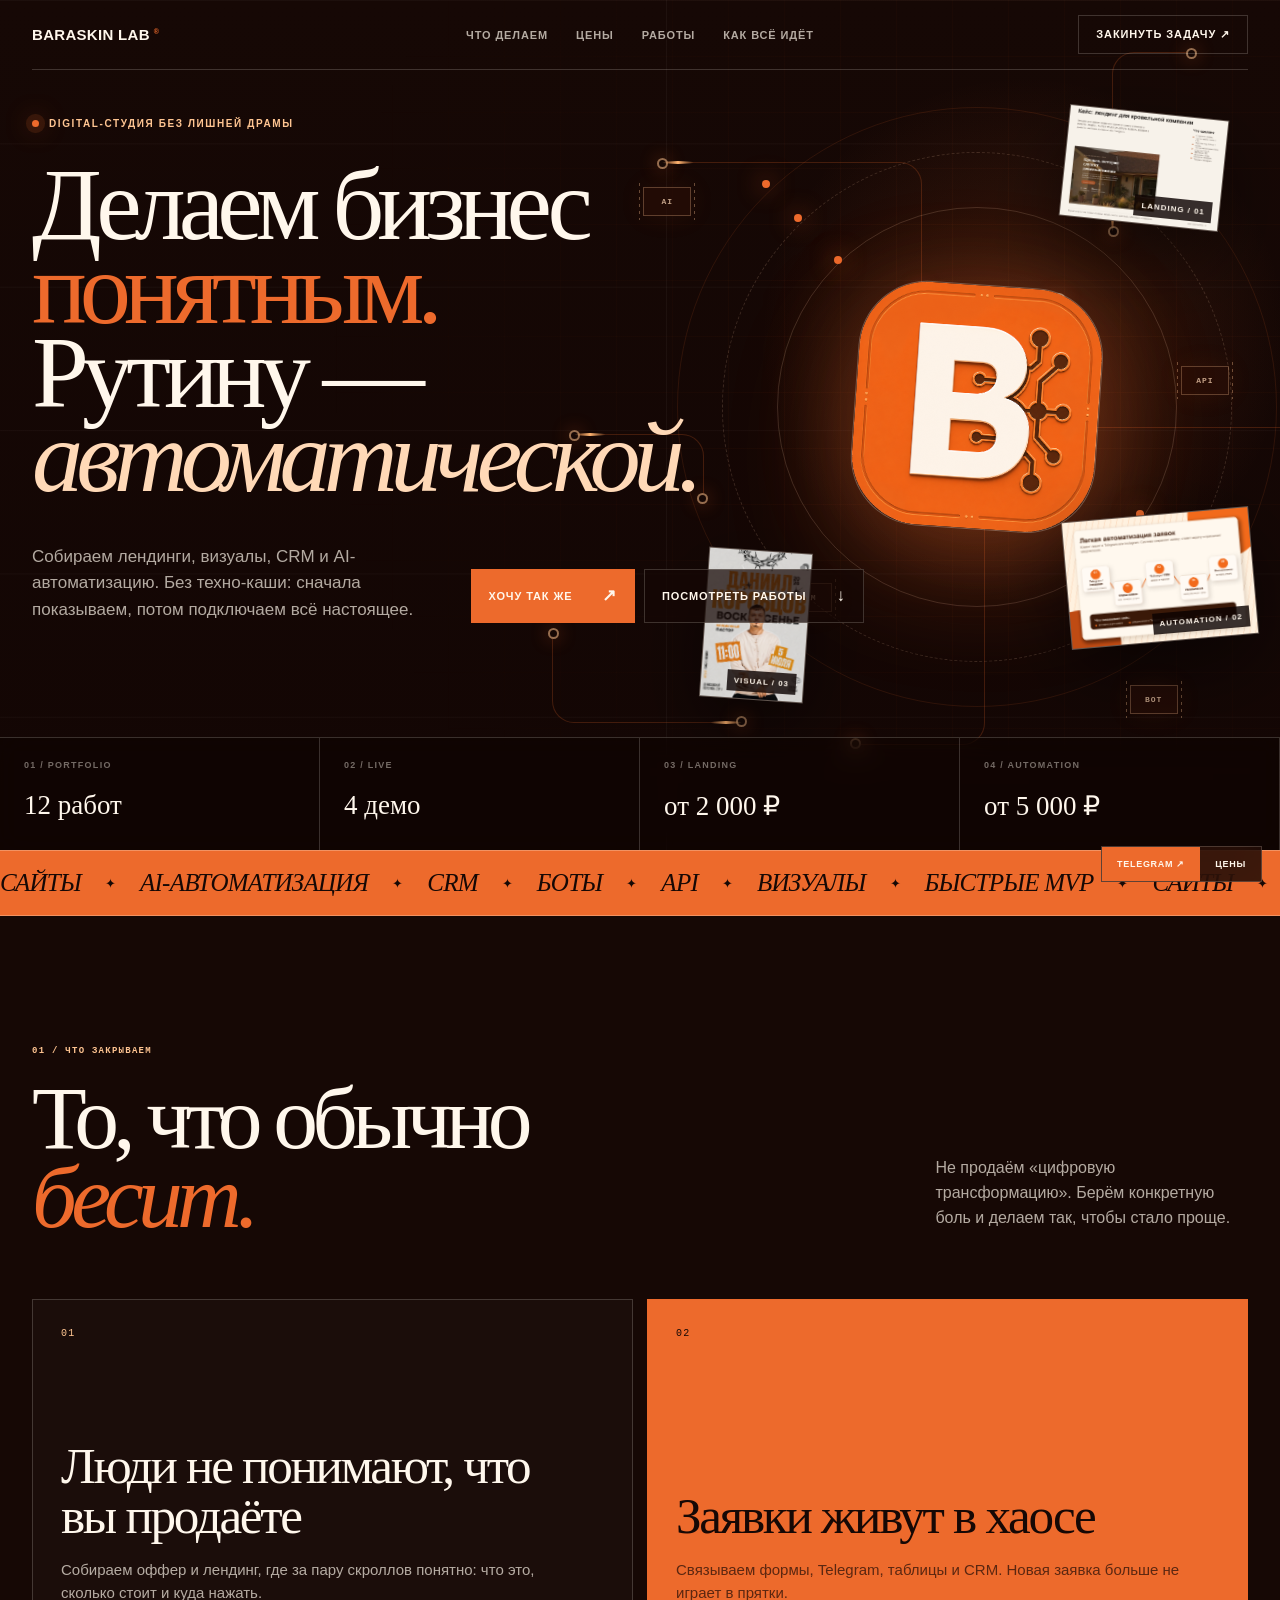
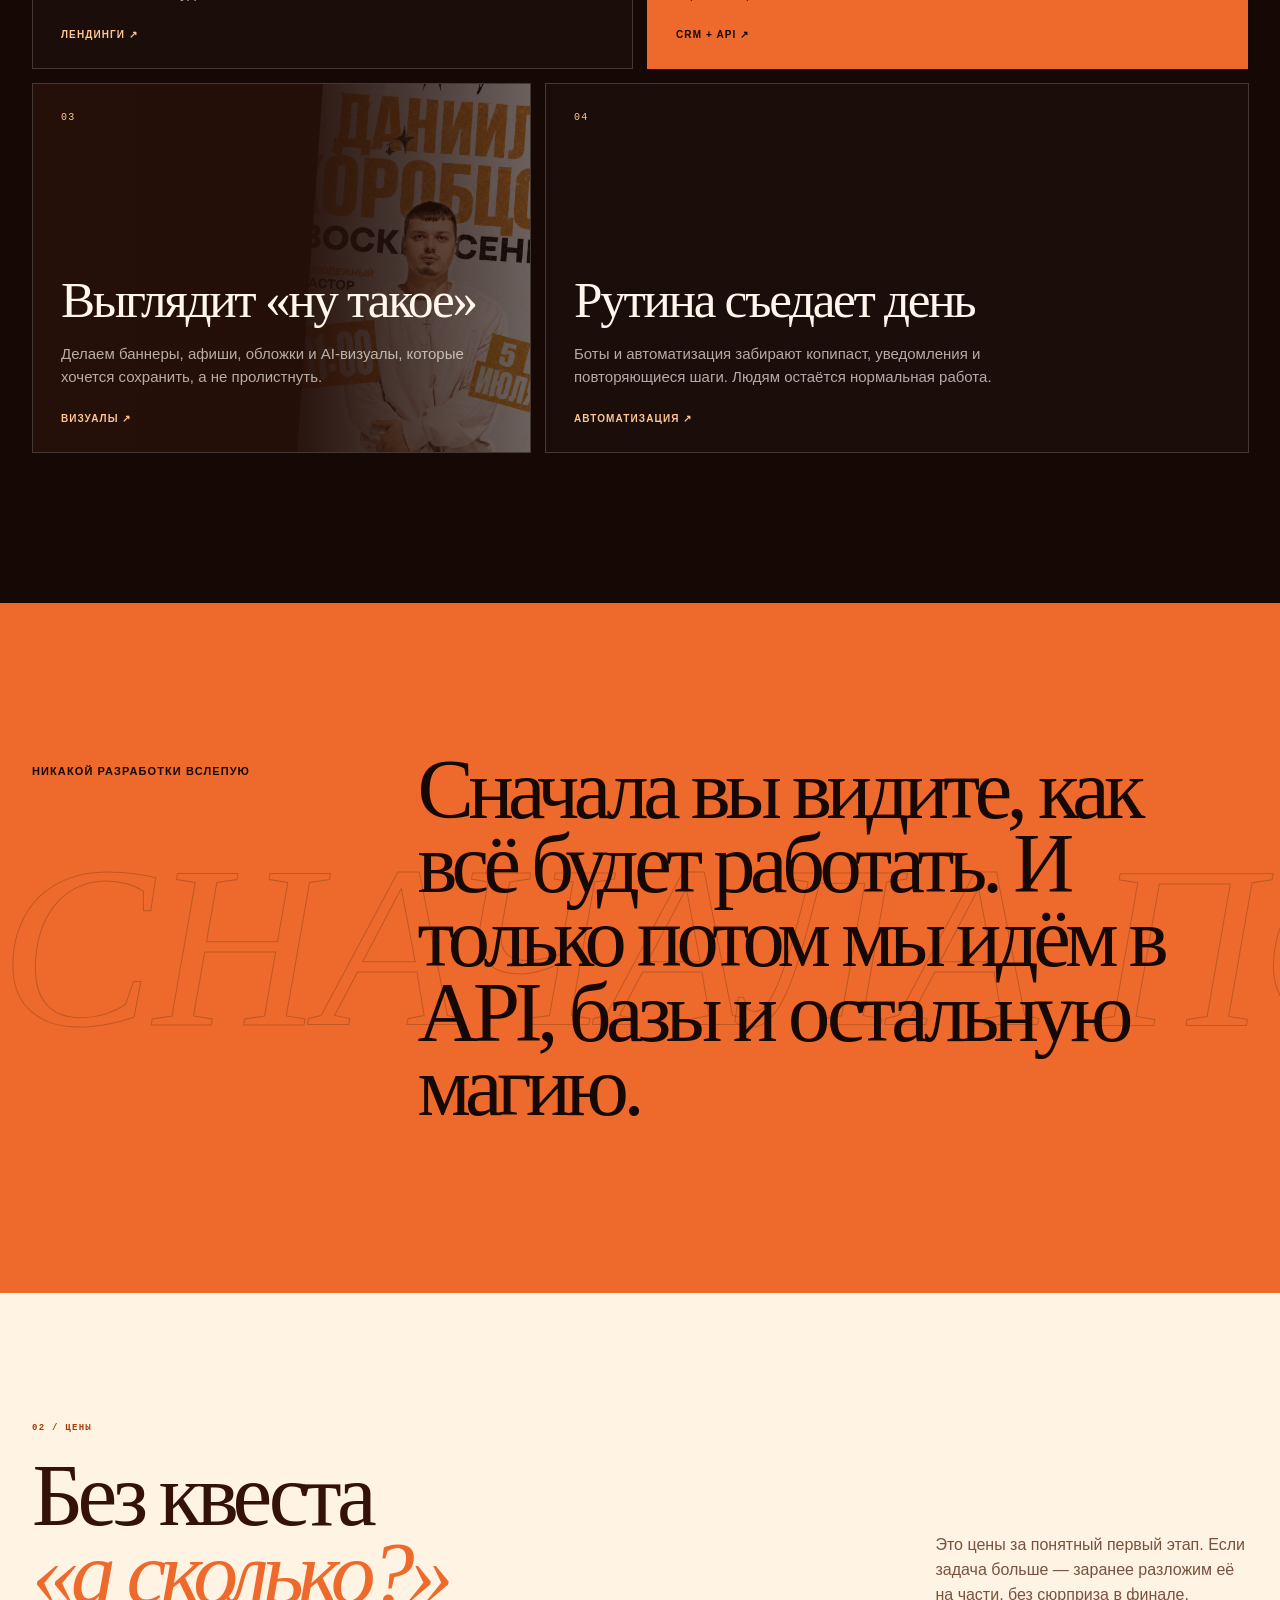
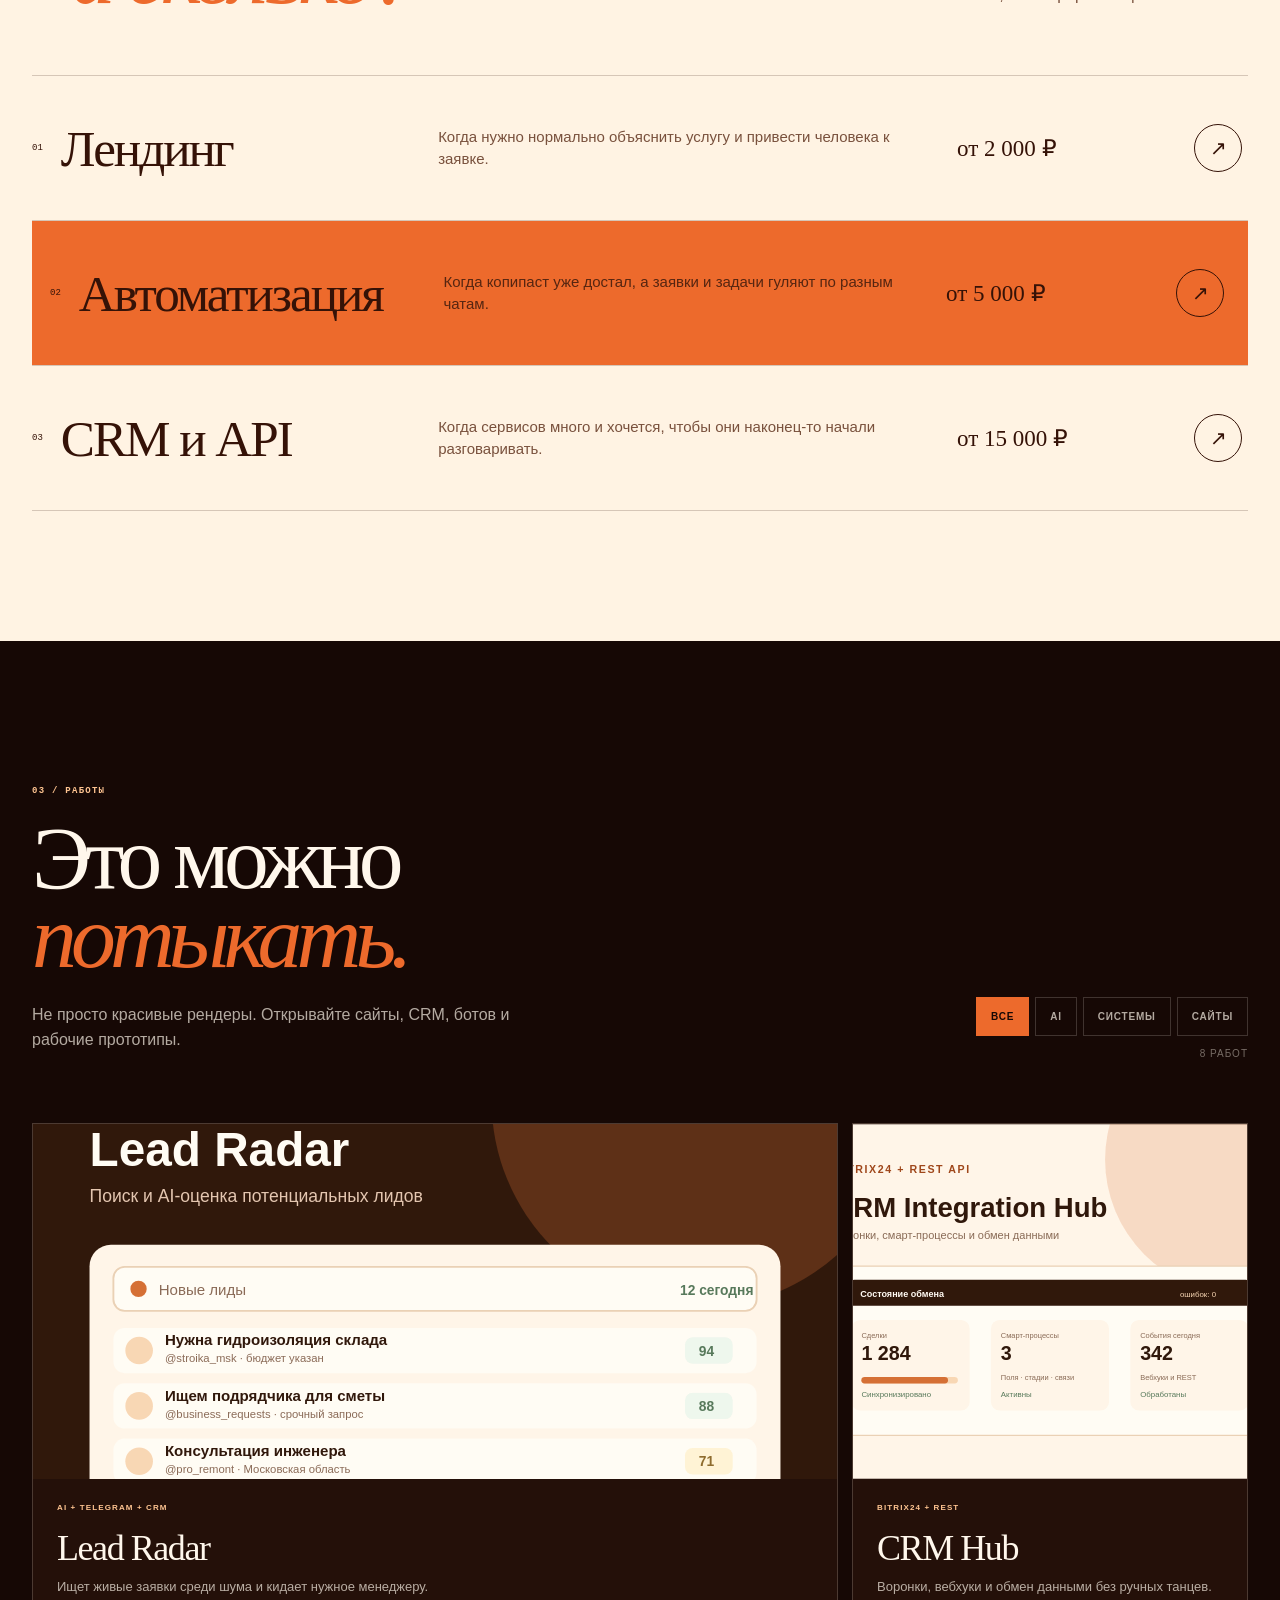
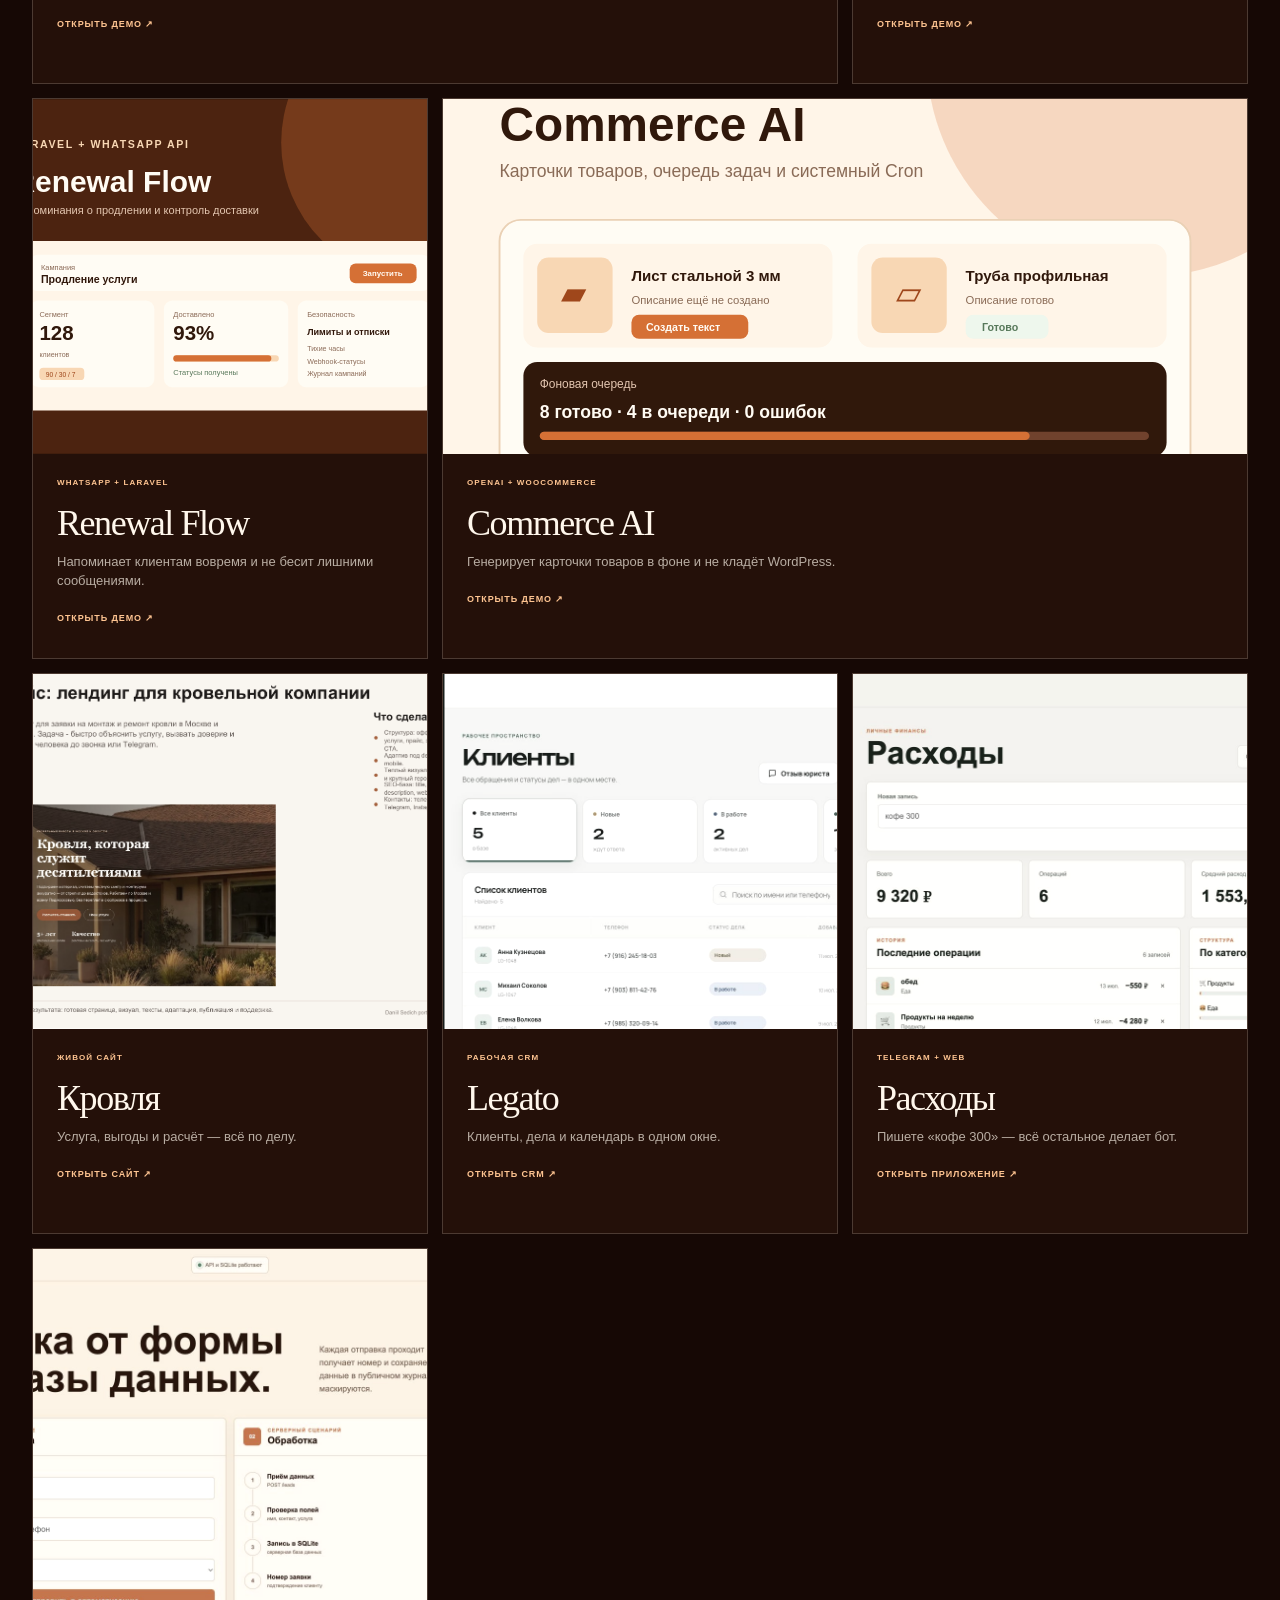
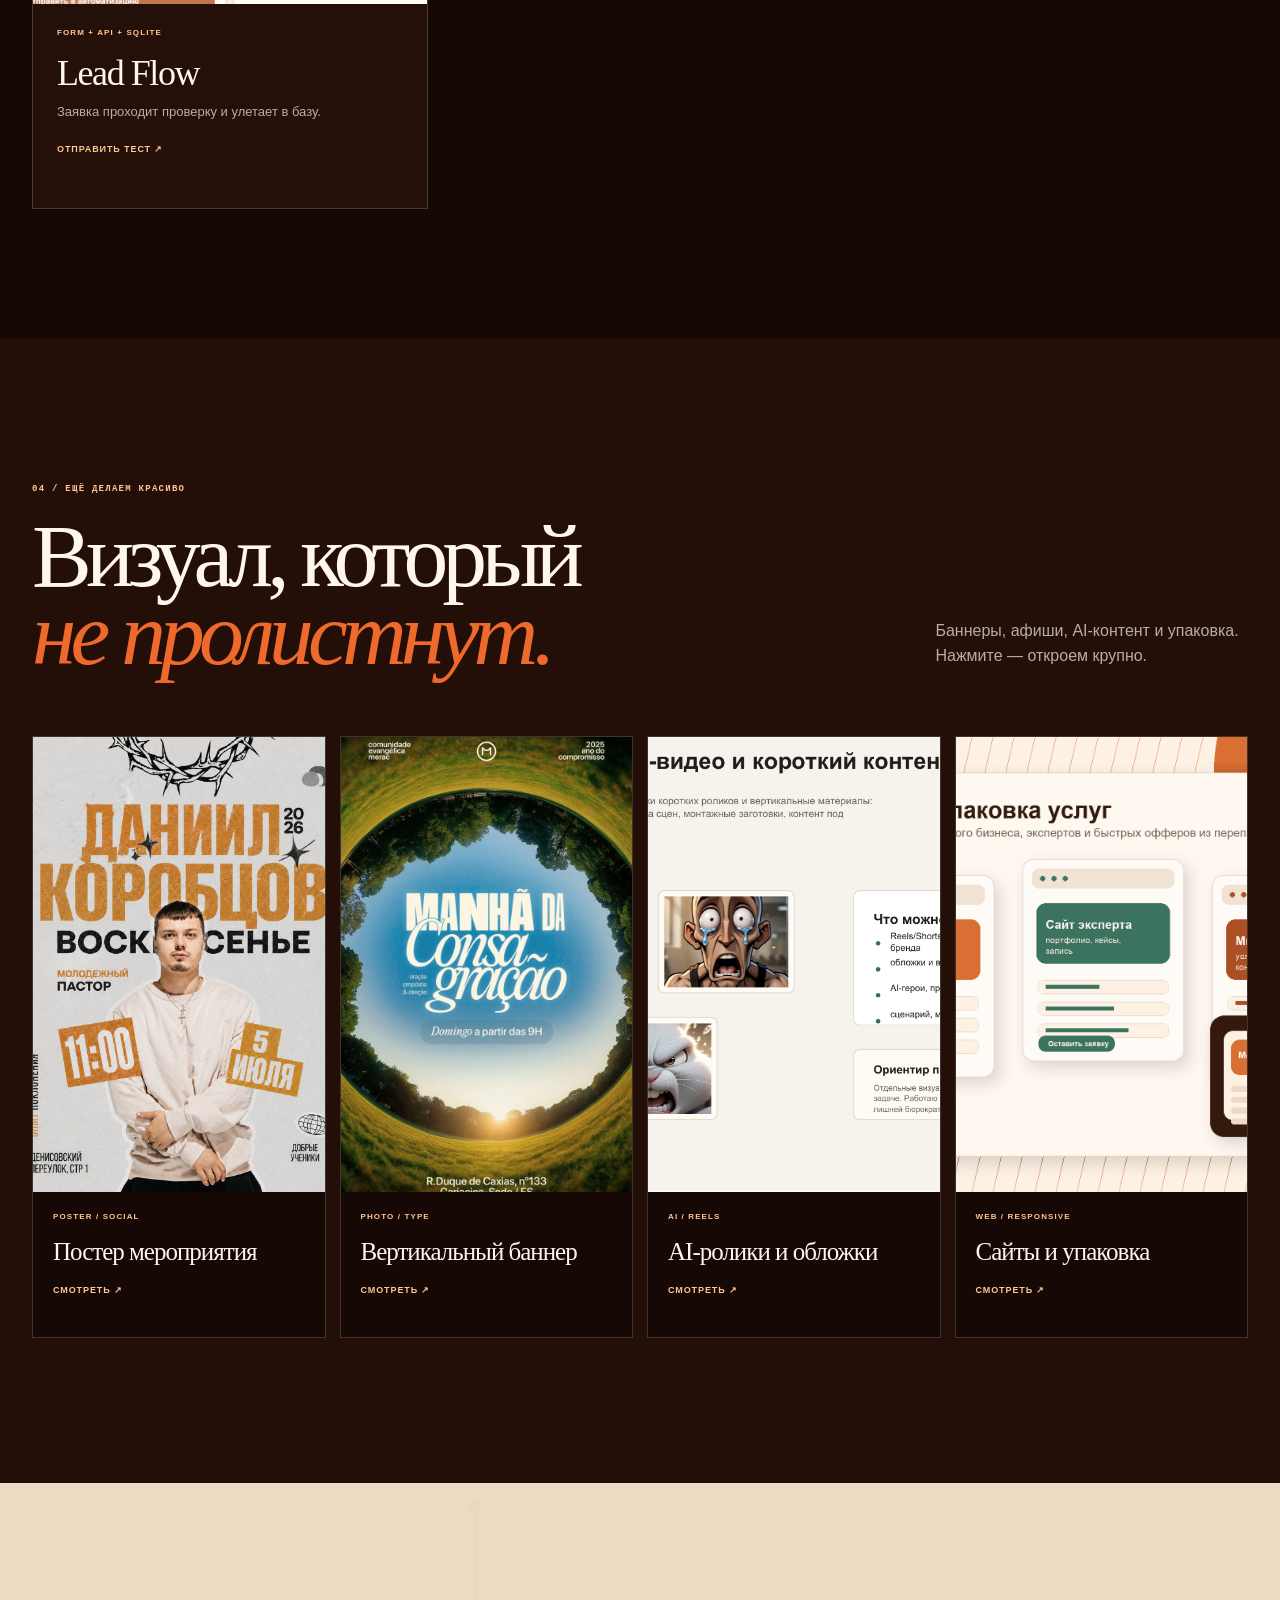
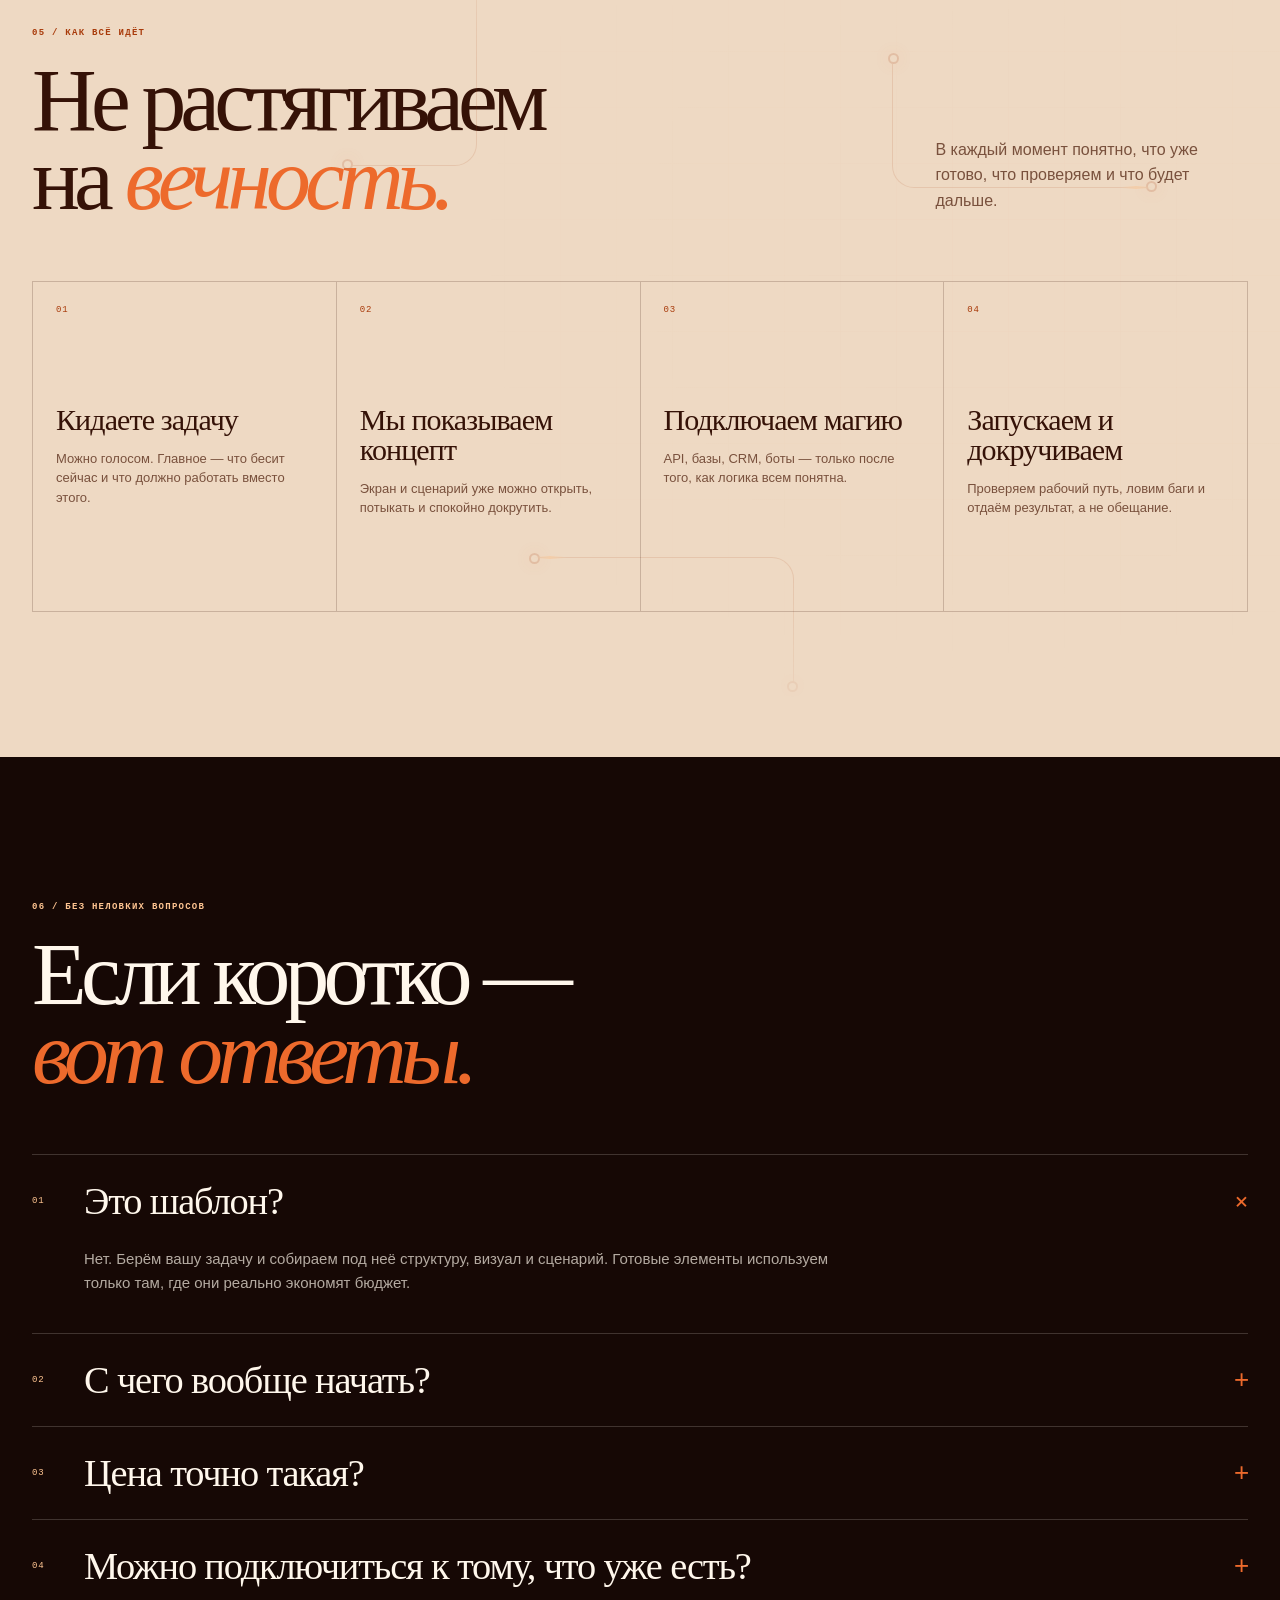
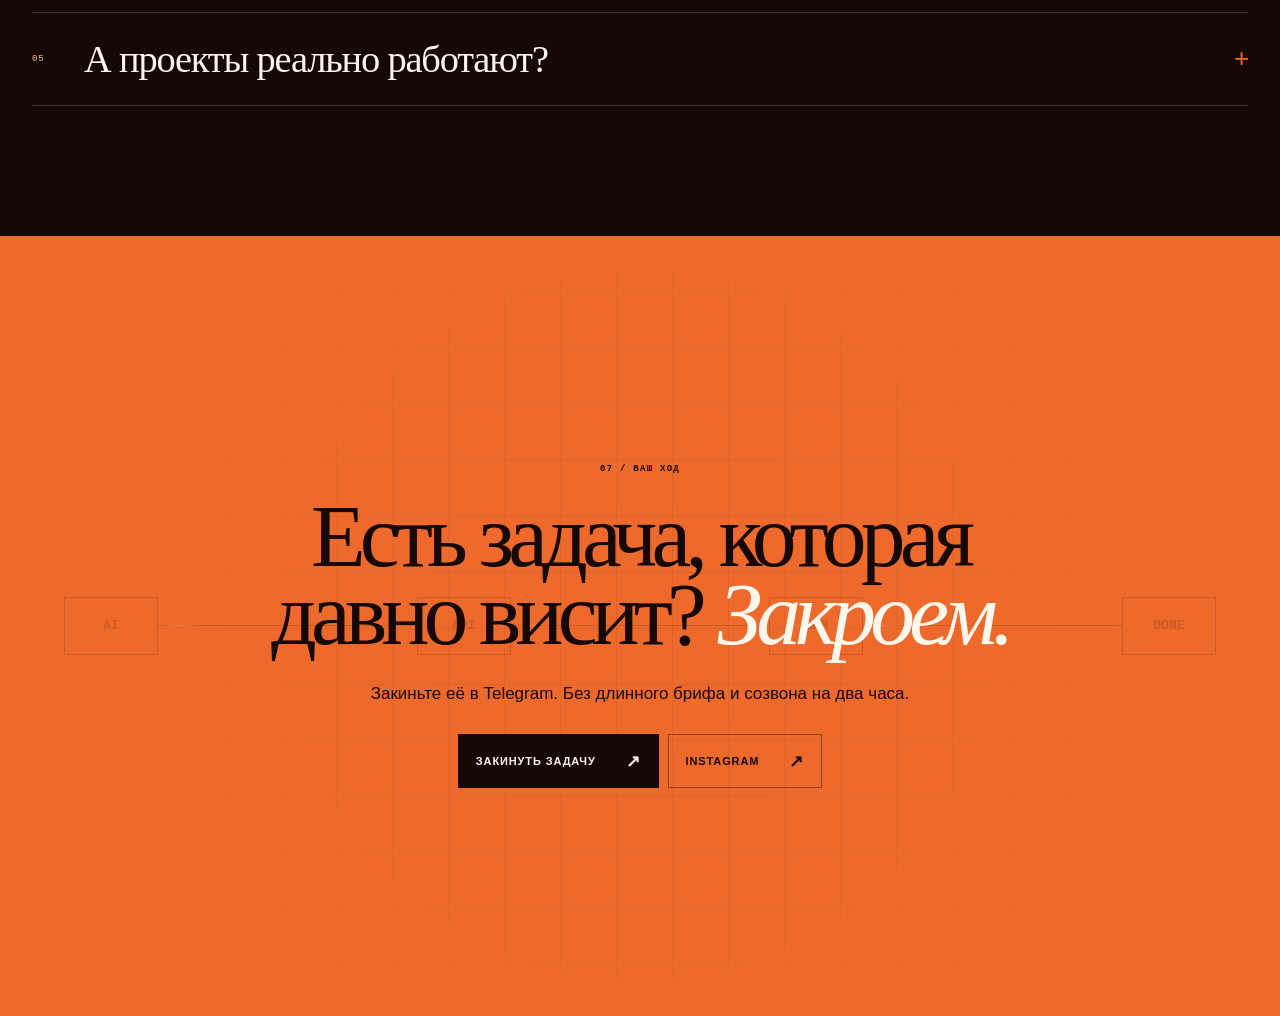
==== commit 654ef06b: "Build full studio motion portfolio" ====
--- a/index.html
+++ b/index.html
@@ -3,27 +3,33 @@
   <head>
     <meta charset="UTF-8" />
     <meta name="viewport" content="width=device-width, initial-scale=1.0" />
-    <title>BARASKIN LAB — лендинги, визуалы и AI-автоматизация</title>
+    <title>BARASKIN LAB — сайты, визуалы и автоматизация без лишней драмы</title>
     <meta
       name="description"
-      content="Студия лендингов, визуальных материалов и AI-автоматизации: сайты, баннеры, CRM, боты, API-интеграции и быстрые MVP."
+      content="BARASKIN LAB делает лендинги от 2 000 ₽, автоматизацию от 5 000 ₽, CRM, ботов, API-интеграции и визуалы. Живые проекты можно открыть и проверить."
     />
-    <meta name="theme-color" content="#f26a1b" />
+    <meta name="theme-color" content="#160805" />
     <meta property="og:type" content="website" />
-    <meta property="og:title" content="BARASKIN LAB — лендинги, визуалы и автоматизация" />
-    <meta property="og:description" content="Сайты, баннеры, AI-визуалы, CRM, боты и интеграции — с живыми примерами работ." />
+    <meta property="og:title" content="BARASKIN LAB — делаем бизнес понятным, рутину автоматической" />
+    <meta
+      property="og:description"
+      content="Лендинги, визуалы, CRM и AI-автоматизация. Сначала показываем, потом подключаем всё настоящее."
+    />
     <meta property="og:url" content="https://xn----8sbebb7beezgo4b1c0g.xn--p1ai/baraskin/" />
-    <meta property="og:image" content="https://xn----8sbebb7beezgo4b1c0g.xn--p1ai/baraskin/assets/baraskin-lab-logo-clean.png" />
+    <meta
+      property="og:image"
+      content="https://xn----8sbebb7beezgo4b1c0g.xn--p1ai/baraskin/assets/baraskin-lab-logo-clean.png"
+    />
     <link rel="canonical" href="https://xn----8sbebb7beezgo4b1c0g.xn--p1ai/baraskin/" />
     <link rel="icon" type="image/png" href="assets/baraskin-lab-logo-clean.png" />
-    <link rel="stylesheet" href="styles.css?v=20260716-1" />
+    <link rel="stylesheet" href="styles.css?v=20260724-2" />
     <script type="application/ld+json">
       {
         "@context": "https://schema.org",
         "@type": "ProfessionalService",
         "name": "BARASKIN LAB",
         "url": "https://xn----8sbebb7beezgo4b1c0g.xn--p1ai/baraskin/",
-        "description": "Студия лендингов, визуальных материалов и AI-автоматизации: сайты, баннеры, CRM, боты и API-интеграции.",
+        "description": "Студия лендингов, визуальных материалов и автоматизации: сайты, CRM, боты и API-интеграции.",
         "areaServed": "RU",
         "priceRange": "₽₽",
         "sameAs": [
@@ -34,429 +40,397 @@
     </script>
   </head>
   <body>
+    <div class="scroll-progress" aria-hidden="true"><i></i></div>
     <div class="cursor-shadow" aria-hidden="true"></div>
 
     <header class="site-header">
-      <a class="brand" href="#top" aria-label="BARASKIN LAB">
-        <img class="brand-logo" src="assets/baraskin-lab-logo-clean.png" alt="" />
-        <span>BARASKIN LAB</span>
+      <a class="brand" href="#top" aria-label="BARASKIN LAB — наверх">
+        <span>BARASKIN LAB</span><sup>®</sup>
       </a>
       <nav class="nav-links" aria-label="Основная навигация">
-        <a href="#offer">Выгоды</a>
+        <a href="#services">Что делаем</a>
+        <a href="#prices">Цены</a>
         <a href="#works">Работы</a>
-        <a href="#visuals">Визуалы</a>
-        <a href="#prices">Цены</a>
-        <a href="#faq">FAQ</a>
+        <a href="#process">Как всё идёт</a>
       </nav>
-      <div class="header-actions">
-        <a class="nav-action secondary" href="https://www.instagram.com/baraskin_ds" target="_blank" rel="noopener">Instagram</a>
-        <a class="nav-action" href="https://t.me/+79851284487?text=%D0%97%D0%B4%D1%80%D0%B0%D0%B2%D1%81%D1%82%D0%B2%D1%83%D0%B9%D1%82%D0%B5%21%20%D0%A5%D0%BE%D1%87%D1%83%20%D0%BE%D0%B1%D1%81%D1%83%D0%B4%D0%B8%D1%82%D1%8C%20%D0%BF%D1%80%D0%BE%D0%B5%D0%BA%D1%82" target="_blank" rel="noopener">Telegram</a>
-      </div>
+      <a
+        class="nav-action"
+        href="https://t.me/+79851284487?text=%D0%9F%D1%80%D0%B8%D0%B2%D0%B5%D1%82%21%20%D0%A5%D0%BE%D1%87%D1%83%20%D0%B7%D0%B0%D0%BA%D0%B8%D0%BD%D1%83%D1%82%D1%8C%20%D0%B7%D0%B0%D0%B4%D0%B0%D1%87%D1%83%20%D0%B2%20BARASKIN%20LAB."
+        target="_blank"
+        rel="noopener"
+      >
+        Закинуть задачу ↗
+      </a>
     </header>
 
     <main id="top">
       <section class="hero">
-        <div class="hero-copy reveal">
-          <p class="eyebrow">Сайты, визуалы и AI-автоматизация</p>
-          <h1>Упаковка и системы<br />для роста<br />бизнеса.</h1>
-          <p class="hero-text">
-            Создаём лендинги, баннеры и AI-визуалы, проектируем CRM, ботов и API-интеграции. Можно начать с небольшой задачи, проверить результат и затем развивать проект по этапам.
-          </p>
-          <div class="hero-actions">
-            <a class="button primary" href="https://t.me/+79851284487?text=%D0%97%D0%B4%D1%80%D0%B0%D0%B2%D1%81%D1%82%D0%B2%D1%83%D0%B9%D1%82%D0%B5%21%20%D0%A5%D0%BE%D1%87%D1%83%20%D0%BE%D0%B1%D1%81%D1%83%D0%B4%D0%B8%D1%82%D1%8C%20%D0%BF%D1%80%D0%BE%D0%B5%D0%BA%D1%82" target="_blank" rel="noopener">
-              Обсудить задачу
-            </a>
-            <a class="button ghost" href="#works">
-              Смотреть работы
-            </a>
+        <div class="circuit-field hero-circuits" aria-hidden="true">
+          <span class="circuit-chip chip-ai">AI</span>
+          <span class="circuit-chip chip-api">API</span>
+          <span class="circuit-chip chip-crm">CRM</span>
+          <span class="circuit-chip chip-bot">BOT</span>
+          <span class="circuit-trace trace-one"><i></i></span>
+          <span class="circuit-trace trace-two"><i></i></span>
+          <span class="circuit-trace trace-three"><i></i></span>
+          <span class="circuit-trace trace-four"><i></i></span>
+          <span class="circuit-trace trace-five"><i></i></span>
+          <span class="circuit-trace trace-six"><i></i></span>
+        </div>
+
+        <div class="hero-copy">
+          <p class="hero-kicker"><span></span> digital-студия без лишней драмы</p>
+          <h1 class="hero-title" aria-label="Делаем бизнес понятным. Рутину — автоматической.">
+            <span class="title-line">Делаем бизнес</span>
+            <span class="title-line accent">понятным.</span>
+            <span class="title-line">Рутину —</span>
+            <span class="title-line serif">автоматической.</span>
+          </h1>
+
+          <div class="hero-bottom">
+            <p>
+              Собираем лендинги, визуалы, CRM и AI-автоматизацию. Без техно-каши: сначала показываем, потом подключаем всё настоящее.
+            </p>
+            <div class="hero-actions">
+              <a
+                class="button button-solid"
+                href="https://t.me/+79851284487?text=%D0%9F%D1%80%D0%B8%D0%B2%D0%B5%D1%82%21%20%D0%A5%D0%BE%D1%87%D1%83%20%D1%82%D0%B0%D0%BA%20%D0%B6%D0%B5.%20%D0%92%D0%BE%D1%82%20%D0%BC%D0%BE%D1%8F%20%D0%B7%D0%B0%D0%B4%D0%B0%D1%87%D0%B0%3A"
+                target="_blank"
+                rel="noopener"
+              >
+                Хочу так же <b>↗</b>
+              </a>
+              <a class="button button-outline" href="#works">Посмотреть работы <b>↓</b></a>
+            </div>
           </div>
-          <p class="cta-note">
-            Напишите, что требуется: сайт, визуал или автоматизация.
-            <a href="#works">Открыть живые примеры</a>
-          </p>
-          <div class="hero-facts" aria-label="Ключевые условия">
-            <div><strong>12</strong><span>работ и живых примеров</span></div>
-            <div><strong>4</strong><span>приоритетных направления</span></div>
-            <div><strong>2 000 ₽</strong><span>стартовая цена лендинга</span></div>
-          </div>
-        </div>
-
-        <div class="hero-visual reveal" aria-label="Логотип BARASKIN LAB">
-          <img class="portfolio-card main-preview studio-logo-preview" src="assets/baraskin-lab-logo-clean.png" alt="Логотип BARASKIN LAB" />
-        </div>
-      </section>
-
-      <section class="strip" aria-label="Направления работы">
+        </div>
+
+        <div class="hero-visual" aria-label="Логотип BARASKIN LAB и примеры работ">
+          <div class="orbit orbit-one"></div>
+          <div class="orbit orbit-two"></div>
+          <div class="orbit orbit-three"></div>
+          <img class="hero-logo" src="assets/baraskin-lab-logo-clean.png" alt="Логотип BARASKIN LAB" />
+
+          <figure class="floating-shot shot-one">
+            <img src="assets/portfolio-page-3.png" alt="Лендинг кровельной компании" />
+            <figcaption>LANDING / 01</figcaption>
+          </figure>
+          <figure class="floating-shot shot-two">
+            <img src="assets/automation-flow-preview.png" alt="Автоматизация заявок" />
+            <figcaption>AUTOMATION / 02</figcaption>
+          </figure>
+          <figure class="floating-shot shot-three">
+            <img src="assets/visual-poster.png" alt="Дизайн афиши" />
+            <figcaption>VISUAL / 03</figcaption>
+          </figure>
+        </div>
+
+        <div class="hero-rail" aria-label="Факты о студии">
+          <div><span>01 / PORTFOLIO</span><strong>12 работ</strong></div>
+          <div><span>02 / LIVE</span><strong>4 демо</strong></div>
+          <div><span>03 / LANDING</span><strong>от 2 000 ₽</strong></div>
+          <div><span>04 / AUTOMATION</span><strong>от 5 000 ₽</strong></div>
+        </div>
+      </section>
+
+      <section class="motion-rail" aria-label="Направления работы">
         <div class="ticker">
-          <span>AI-агенты</span>
-          <span>лендинги</span>
-          <span>баннеры</span>
-          <span>AI-визуалы</span>
-          <span>Bitrix24</span>
-          <span>Telegram-боты</span>
-          <span>WhatsApp API</span>
-          <span>CRM</span>
-          <span>интеграции</span>
-          <span>быстрые MVP</span>
-          <span>бизнес-системы</span>
-        </div>
-      </section>
-
-      <section id="offer" class="section offer">
-        <div class="section-head reveal">
-          <p class="eyebrow">Как мы снижаем риск</p>
-          <h2>Сначала видно, как система работает. Потом подключаются данные.</h2>
-          <p>
-            Не начинаем с месяцев разработки. Фиксируем сценарий, показываем интерфейс и только после согласования собираем рабочую интеграцию.
-          </p>
-        </div>
-        <div class="offer-grid">
-          <article class="offer-card reveal">
+          <span>САЙТЫ</span><i>✦</i>
+          <span>AI-АВТОМАТИЗАЦИЯ</span><i>✦</i>
+          <span>CRM</span><i>✦</i>
+          <span>БОТЫ</span><i>✦</i>
+          <span>API</span><i>✦</i>
+          <span>ВИЗУАЛЫ</span><i>✦</i>
+          <span>БЫСТРЫЕ MVP</span><i>✦</i>
+        </div>
+      </section>
+
+      <section id="services" class="section services">
+        <div class="section-heading reveal">
+          <p class="section-index">01 / ЧТО ЗАКРЫВАЕМ</p>
+          <h2>То, что обычно<br /><em>бесит.</em></h2>
+          <p>Не продаём «цифровую трансформацию». Берём конкретную боль и делаем так, чтобы стало проще.</p>
+        </div>
+
+        <div class="service-grid">
+          <article class="service-card reveal" data-tilt>
             <span>01</span>
-            <h3>Разбор процесса</h3>
-            <p>Определяем роли, данные, сервисы, точки потерь и критерии готового результата.</p>
-          </article>
-          <article class="offer-card reveal">
+            <h3>Люди не понимают, что вы продаёте</h3>
+            <p>Собираем оффер и лендинг, где за пару скроллов понятно: что это, сколько стоит и куда нажать.</p>
+            <b>Лендинги ↗</b>
+          </article>
+          <article class="service-card orange-card reveal" data-tilt>
             <span>02</span>
-            <h3>Кликабельный прототип</h3>
-            <p>Показываем ключевой сценарий до основной разработки — его можно открыть и проверить.</p>
-          </article>
-          <article class="offer-card reveal">
+            <h3>Заявки живут в хаосе</h3>
+            <p>Связываем формы, Telegram, таблицы и CRM. Новая заявка больше не играет в прятки.</p>
+            <b>CRM + API ↗</b>
+          </article>
+          <article class="service-card visual-card reveal" data-tilt>
+            <img src="assets/visual-poster.png" alt="" />
             <span>03</span>
-            <h3>Запуск по этапам</h3>
-            <p>Подключаем API, CRM, базы и мессенджеры небольшими проверяемыми этапами.</p>
+            <h3>Выглядит «ну такое»</h3>
+            <p>Делаем баннеры, афиши, обложки и AI-визуалы, которые хочется сохранить, а не пролистнуть.</p>
+            <b>Визуалы ↗</b>
+          </article>
+          <article class="service-card reveal" data-tilt>
+            <span>04</span>
+            <h3>Рутина съедает день</h3>
+            <p>Боты и автоматизация забирают копипаст, уведомления и повторяющиеся шаги. Людям остаётся нормальная работа.</p>
+            <b>Автоматизация ↗</b>
+          </article>
+        </div>
+      </section>
+
+      <section class="statement" aria-label="Подход студии">
+        <div class="statement-track" aria-hidden="true">
+          СНАЧАЛА ПОКАЗЫВАЕМ · ПОТОМ ПОДКЛЮЧАЕМ · СНАЧАЛА ПОКАЗЫВАЕМ · ПОТОМ ПОДКЛЮЧАЕМ ·
+        </div>
+        <div class="statement-copy reveal">
+          <p>Никакой разработки вслепую</p>
+          <h2>Сначала вы видите, как всё будет работать. И только потом мы идём в API, базы и остальную магию.</h2>
+        </div>
+      </section>
+
+      <section id="prices" class="section prices">
+        <div class="section-heading reveal">
+          <p class="section-index">02 / ЦЕНЫ</p>
+          <h2>Без квеста<br /><em>«а сколько?»</em></h2>
+          <p>Это цены за понятный первый этап. Если задача больше — заранее разложим её на части, без сюрприза в финале.</p>
+        </div>
+
+        <div class="price-list">
+          <article class="price-row reveal">
+            <div class="price-name"><span>01</span><h3>Лендинг</h3></div>
+            <p>Когда нужно нормально объяснить услугу и привести человека к заявке.</p>
+            <strong>от 2 000 ₽</strong>
+            <a
+              href="https://t.me/+79851284487?text=%D0%9F%D1%80%D0%B8%D0%B2%D0%B5%D1%82%21%20%D0%9D%D1%83%D0%B6%D0%B5%D0%BD%20%D0%BB%D0%B5%D0%BD%D0%B4%D0%B8%D0%BD%D0%B3%20%D0%BE%D1%82%202000%20%D1%80%D1%83%D0%B1%D0%BB%D0%B5%D0%B9."
+              target="_blank"
+              rel="noopener"
+              aria-label="Обсудить лендинг"
+            >↗</a>
+          </article>
+          <article class="price-row featured reveal">
+            <div class="price-name"><span>02</span><h3>Автоматизация</h3></div>
+            <p>Когда копипаст уже достал, а заявки и задачи гуляют по разным чатам.</p>
+            <strong>от 5 000 ₽</strong>
+            <a
+              href="https://t.me/+79851284487?text=%D0%9F%D1%80%D0%B8%D0%B2%D0%B5%D1%82%21%20%D0%9D%D1%83%D0%B6%D0%BD%D0%B0%20%D0%B0%D0%B2%D1%82%D0%BE%D0%BC%D0%B0%D1%82%D0%B8%D0%B7%D0%B0%D1%86%D0%B8%D1%8F%20%D0%BE%D1%82%205000%20%D1%80%D1%83%D0%B1%D0%BB%D0%B5%D0%B9."
+              target="_blank"
+              rel="noopener"
+              aria-label="Обсудить автоматизацию"
+            >↗</a>
+          </article>
+          <article class="price-row reveal">
+            <div class="price-name"><span>03</span><h3>CRM и API</h3></div>
+            <p>Когда сервисов много и хочется, чтобы они наконец-то начали разговаривать.</p>
+            <strong>от 15 000 ₽</strong>
+            <a
+              href="https://t.me/+79851284487?text=%D0%9F%D1%80%D0%B8%D0%B2%D0%B5%D1%82%21%20%D0%9D%D1%83%D0%B6%D0%BD%D0%B0%20%D0%B8%D0%BD%D1%82%D0%B5%D0%B3%D1%80%D0%B0%D1%86%D0%B8%D1%8F%20CRM%20%D0%B8%D0%BB%D0%B8%20API."
+              target="_blank"
+              rel="noopener"
+              aria-label="Обсудить CRM и API"
+            >↗</a>
           </article>
         </div>
       </section>
 
       <section id="works" class="section works">
         <div class="works-heading reveal">
-          <div class="section-head">
-            <p class="eyebrow">Кейсы студии</p>
-            <h2>Системы, которые можно открыть и проверить.</h2>
-            <p>Четыре новых демо собраны по повторяющимся заказам с бирж. Ещё четыре — уже работающие проекты из портфолио.</p>
+          <div class="section-heading">
+            <p class="section-index">03 / РАБОТЫ</p>
+            <h2>Это можно<br /><em>потыкать.</em></h2>
+            <p>Не просто красивые рендеры. Открывайте сайты, CRM, ботов и рабочие прототипы.</p>
           </div>
           <div class="work-filter-panel" aria-label="Фильтр работ">
             <div class="work-filters">
               <button class="work-filter active" type="button" data-filter="all" aria-pressed="true">Все</button>
-              <button class="work-filter" type="button" data-filter="ai" aria-pressed="false">AI-решения</button>
-              <button class="work-filter" type="button" data-filter="systems" aria-pressed="false">CRM и интеграции</button>
+              <button class="work-filter" type="button" data-filter="ai" aria-pressed="false">AI</button>
+              <button class="work-filter" type="button" data-filter="systems" aria-pressed="false">Системы</button>
               <button class="work-filter" type="button" data-filter="sites" aria-pressed="false">Сайты</button>
             </div>
             <span class="work-count" id="work-count" aria-live="polite">8 работ</span>
           </div>
         </div>
+
         <div class="work-grid">
-          <button class="work-item reveal" type="button" data-case="lead-radar" data-category="ai">
+          <button class="work-item wide reveal" type="button" data-case="lead-radar" data-category="ai" data-tilt>
             <img src="assets/lead-radar-cover.svg" alt="AI-агент для поиска лидов в Telegram" />
             <div class="work-copy">
-              <p>AI + Telegram + CRM</p>
+              <span>AI + TELEGRAM + CRM</span>
               <h3>Lead Radar</h3>
-              <span class="work-open">Открыть интерактивное демо</span>
-            </div>
-          </button>
-          <button class="work-item reveal" type="button" data-case="bitrix-hub" data-category="systems">
+              <p>Ищет живые заявки среди шума и кидает нужное менеджеру.</p>
+              <b>Открыть демо ↗</b>
+            </div>
+          </button>
+          <button class="work-item reveal" type="button" data-case="bitrix-hub" data-category="systems" data-tilt>
             <img src="assets/bitrix-hub-cover.svg" alt="Центр интеграций Bitrix24" />
             <div class="work-copy">
-              <p>Bitrix24 + REST API</p>
-              <h3>CRM Integration Hub</h3>
-              <span class="work-open">Открыть интерактивное демо</span>
-            </div>
-          </button>
-          <button class="work-item reveal" type="button" data-case="whatsapp-flow" data-category="systems">
+              <span>BITRIX24 + REST</span>
+              <h3>CRM Hub</h3>
+              <p>Воронки, вебхуки и обмен данными без ручных танцев.</p>
+              <b>Открыть демо ↗</b>
+            </div>
+          </button>
+          <button class="work-item reveal" type="button" data-case="whatsapp-flow" data-category="systems" data-tilt>
             <img src="assets/whatsapp-flow-cover.svg" alt="Модуль WhatsApp-напоминаний" />
             <div class="work-copy">
-              <p>Laravel + WhatsApp API</p>
+              <span>WHATSAPP + LARAVEL</span>
               <h3>Renewal Flow</h3>
-              <span class="work-open">Открыть интерактивное демо</span>
-            </div>
-          </button>
-          <button class="work-item reveal" type="button" data-case="commerce-ai" data-category="ai">
+              <p>Напоминает клиентам вовремя и не бесит лишними сообщениями.</p>
+              <b>Открыть демо ↗</b>
+            </div>
+          </button>
+          <button class="work-item wide reveal" type="button" data-case="commerce-ai" data-category="ai" data-tilt>
             <img src="assets/commerce-ai-cover.svg" alt="AI-модуль для WooCommerce" />
             <div class="work-copy">
-              <p>OpenAI + WooCommerce</p>
+              <span>OPENAI + WOOCOMMERCE</span>
               <h3>Commerce AI</h3>
-              <span class="work-open">Открыть интерактивное демо</span>
-            </div>
-          </button>
-          <button class="work-item reveal" type="button" data-case="roofing" data-category="sites">
+              <p>Генерирует карточки товаров в фоне и не кладёт WordPress.</p>
+              <b>Открыть демо ↗</b>
+            </div>
+          </button>
+          <button class="work-item reveal" type="button" data-case="roofing" data-category="sites" data-tilt>
             <img src="assets/portfolio-page-3.png" alt="Лендинг для кровельной компании" />
             <div class="work-copy">
-              <p>Запущенный сайт</p>
-              <h3>Кровельная компания</h3>
-              <span class="work-open">Открыть живой сайт</span>
-            </div>
-          </button>
-          <button class="work-item reveal" type="button" data-case="lawyer-crm" data-category="systems">
+              <span>ЖИВОЙ САЙТ</span>
+              <h3>Кровля</h3>
+              <p>Услуга, выгоды и расчёт — всё по делу.</p>
+              <b>Открыть сайт ↗</b>
+            </div>
+          </button>
+          <button class="work-item reveal" type="button" data-case="lawyer-crm" data-category="systems" data-tilt>
             <img src="assets/crm-lawyer-preview.png" alt="CRM-система для юриста" />
             <div class="work-copy">
-              <p>Рабочая CRM</p>
-              <h3>Legato для юриста</h3>
-              <span class="work-open">Открыть CRM</span>
-            </div>
-          </button>
-          <button class="work-item reveal" type="button" data-case="expense-bot" data-category="systems">
-            <img src="assets/expenses-app-preview.png" alt="Рабочая web-версия бота учёта расходов" />
-            <div class="work-copy">
-              <p>Telegram-бот + web</p>
-              <h3>Учёт расходов</h3>
-              <span class="work-open">Открыть рабочую версию</span>
-            </div>
-          </button>
-          <button class="work-item reveal" type="button" data-case="lead-flow" data-category="systems">
-            <img src="assets/lead-flow-preview.png" alt="Рабочая автоматизация заявок с API и SQLite" />
-            <div class="work-copy">
-              <p>Серверная автоматизация</p>
-              <h3>Заявки → API → SQLite</h3>
-              <span class="work-open">Отправить тестовую заявку</span>
-            </div>
-          </button>
-        </div>
-        <div class="works-cta reveal">
-          <div>
-            <strong>Нет точно такого же примера?</strong>
-            <p>Опишите процесс в двух предложениях. Мы покажем ближайший сценарий и предложим первый этап.</p>
-          </div>
-          <a class="button primary" href="https://t.me/+79851284487?text=%D0%97%D0%B4%D1%80%D0%B0%D0%B2%D1%81%D1%82%D0%B2%D1%83%D0%B9%D1%82%D0%B5%21%20%D0%A5%D0%BE%D1%87%D1%83%20%D0%BE%D0%B1%D1%81%D1%83%D0%B4%D0%B8%D1%82%D1%8C%20%D0%BF%D1%80%D0%BE%D0%B5%D0%BA%D1%82" target="_blank" rel="noopener">Показать задачу студии</a>
-        </div>
-      </section>
-
-      <section id="visuals" class="section visual-showcase">
-        <div class="visual-showcase-head reveal">
-          <div class="section-head">
-            <p class="eyebrow">Баннеры, фото и AI-контент</p>
-            <h2>Визуальные работы тоже можно открыть крупно.</h2>
-            <p>Афиши, вертикальные баннеры, AI-ролики и упаковка сайтов. Нажмите на работу, чтобы посмотреть её без обрезки.</p>
-          </div>
-          <a class="button ghost" href="assets/Portfolio_Daniil_Sedich_RU.pdf" target="_blank" rel="noopener">Открыть PDF-портфолио</a>
+              <span>РАБОЧАЯ CRM</span>
+              <h3>Legato</h3>
+              <p>Клиенты, дела и календарь в одном окне.</p>
+              <b>Открыть CRM ↗</b>
+            </div>
+          </button>
+          <button class="work-item reveal" type="button" data-case="expense-bot" data-category="systems" data-tilt>
+            <img src="assets/expenses-app-preview.png" alt="Приложение учёта расходов" />
+            <div class="work-copy">
+              <span>TELEGRAM + WEB</span>
+              <h3>Расходы</h3>
+              <p>Пишете «кофе 300» — всё остальное делает бот.</p>
+              <b>Открыть приложение ↗</b>
+            </div>
+          </button>
+          <button class="work-item reveal" type="button" data-case="lead-flow" data-category="systems" data-tilt>
+            <img src="assets/lead-flow-preview.png" alt="Автоматизация заявок с API и SQLite" />
+            <div class="work-copy">
+              <span>FORM + API + SQLITE</span>
+              <h3>Lead Flow</h3>
+              <p>Заявка проходит проверку и улетает в базу.</p>
+              <b>Отправить тест ↗</b>
+            </div>
+          </button>
+        </div>
+      </section>
+
+      <section id="visuals" class="section visuals">
+        <div class="section-heading reveal">
+          <p class="section-index">04 / ЕЩЁ ДЕЛАЕМ КРАСИВО</p>
+          <h2>Визуал, который<br /><em>не пролистнут.</em></h2>
+          <p>Баннеры, афиши, AI-контент и упаковка. Нажмите — откроем крупно.</p>
         </div>
 
         <div class="visual-grid">
-          <button class="work-item visual-item visual-item-tall reveal" type="button" data-case="visual-poster">
+          <button class="visual-item reveal" type="button" data-case="visual-poster" data-tilt>
             <img src="assets/visual-poster.png" alt="Оранжево-белая афиша мероприятия" />
-            <div class="work-copy">
-              <p>Афиша · социальные сети</p>
-              <h3>Постер мероприятия</h3>
-              <span class="work-open">Посмотреть полностью</span>
-            </div>
-          </button>
-
-          <button class="work-item visual-item visual-item-tall reveal" type="button" data-case="photo-banner">
-            <img src="assets/banner.jpg" alt="Фотобаннер с круговой пейзажной композицией" />
-            <div class="work-copy">
-              <p>Фото · типографика</p>
-              <h3>Вертикальный баннер</h3>
-              <span class="work-open">Посмотреть полностью</span>
-            </div>
-          </button>
-
-          <button class="work-item visual-item reveal" type="button" data-case="ai-video">
+            <div><span>POSTER / SOCIAL</span><h3>Постер мероприятия</h3><b>Смотреть ↗</b></div>
+          </button>
+          <button class="visual-item reveal" type="button" data-case="photo-banner" data-tilt>
+            <img src="assets/banner.jpg" alt="Фотобаннер с круговой композицией" />
+            <div><span>PHOTO / TYPE</span><h3>Вертикальный баннер</h3><b>Смотреть ↗</b></div>
+          </button>
+          <button class="visual-item visual-wide reveal" type="button" data-case="ai-video" data-tilt>
             <img src="assets/portfolio-page-4.png" alt="Примеры AI-персонажей и коротких роликов" />
-            <div class="work-copy">
-              <p>AI-персонажи · Reels</p>
-              <h3>AI-ролики и обложки</h3>
-              <span class="work-open">Открыть подборку</span>
-            </div>
-          </button>
-
-          <button class="work-item visual-item reveal" type="button" data-case="site-pack">
-            <img src="assets/site-pack-preview.png" alt="Подборка лендингов для бизнеса и экспертов" />
-            <div class="work-copy">
-              <p>Лендинги · адаптив</p>
-              <h3>Сайты и упаковка услуг</h3>
-              <span class="work-open">Посмотреть и открыть сайт</span>
-            </div>
-          </button>
-        </div>
-
-        <div class="live-examples reveal">
-          <div class="live-examples-copy">
-            <span>Живые примеры</span>
-            <strong>Не скриншоты — страницы и приложения, которые можно проверить.</strong>
-          </div>
-          <div class="live-example-links">
-            <a href="https://xn----8sbebb7beezgo4b1c0g.xn--p1ai/" target="_blank" rel="noopener">
-              <span>Лендинг</span>
-              <strong>Кровельная компания ↗</strong>
-            </a>
-            <a href="https://wm669vjvr2-ui.github.io/legato-crm/" target="_blank" rel="noopener">
-              <span>CRM</span>
-              <strong>Legato для юриста ↗</strong>
-            </a>
-            <a href="projects/expenses/" target="_blank" rel="noopener">
-              <span>Web-приложение</span>
-              <strong>Учёт расходов ↗</strong>
-            </a>
-            <a href="projects/lead-flow/" target="_blank" rel="noopener">
-              <span>Автоматизация</span>
-              <strong>Форма → API → база ↗</strong>
-            </a>
-          </div>
-        </div>
-      </section>
-
-      <section id="services" class="section services">
-        <div class="section-head reveal">
-          <p class="eyebrow">Что делает студия</p>
-          <h2>Соединяем интерфейс, данные и бизнес-логику.</h2>
-        </div>
-        <div class="service-grid">
-          <article class="service-card reveal">
-            <span>01</span>
-            <h3>AI-агенты</h3>
-            <p>Поиск и квалификация лидов, анализ сообщений и звонков, подготовка следующего действия.</p>
-          </article>
-          <article class="service-card reveal">
-            <span>02</span>
-            <h3>CRM и API</h3>
-            <p>Bitrix24, базы, вебхуки, поля, воронки и двусторонний обмен с внешними системами.</p>
-          </article>
-          <article class="service-card reveal">
-            <span>03</span>
-            <h3>Боты и мессенджеры</h3>
-            <p>Telegram- и WhatsApp-сценарии: публикации, уведомления, рассылки и обработка заявок.</p>
-          </article>
-          <article class="service-card reveal">
-            <span>04</span>
-            <h3>Лендинги и визуалы</h3>
-            <p>Одностраничные сайты, баннеры, афиши, презентации и AI-контент для быстрой упаковки предложения.</p>
-          </article>
-        </div>
-      </section>
-
-      <section id="prices" class="section prices">
-        <div class="section-head price-copy reveal">
-          <p class="eyebrow">Стоимость</p>
-          <h2>Можно начать с небольшой задачи и понятной цены.</h2>
-          <p>
-            Ниже указана стоимость простого первого этапа на готовых материалах. Сложные функции, интеграции и большой объём оцениваются отдельно после короткого брифа.
-          </p>
-        </div>
-        <div class="portfolio-price-note reveal">
-          <span>Стартовые цены</span>
-          <p><strong>Сначала фиксируем объём:</strong> количество блоков, один сценарий автоматизации и критерии готового результата — без неожиданного роста стоимости.</p>
-        </div>
-        <div class="price-cards reveal">
-          <article class="price-card">
-            <span>Быстрый запуск</span>
-            <h3>Лендинг</h3>
-            <strong>от 2 000 ₽</strong>
-            <p>Простая одностраничная страница на основе готовых текстов, фотографий и фирменного стиля.</p>
-            <ul class="price-features">
-              <li>До 5 основных блоков</li>
-              <li>Версия для телефона</li>
-              <li>Кнопки связи и заявки</li>
-              <li>Публикация готовой страницы</li>
-            </ul>
-            <a href="https://t.me/+79851284487?text=%D0%9F%D1%80%D0%B8%D0%B2%D0%B5%D1%82%21%20%D0%9D%D1%83%D0%B6%D0%B5%D0%BD%20%D0%BB%D0%B5%D0%BD%D0%B4%D0%B8%D0%BD%D0%B3%20%D0%BE%D1%82%202000%20%D1%80%D1%83%D0%B1%D0%BB%D0%B5%D0%B9.%20%D0%A5%D0%BE%D1%87%D1%83%20%D0%BE%D0%B1%D1%81%D1%83%D0%B4%D0%B8%D1%82%D1%8C%20%D0%B7%D0%B0%D0%B4%D0%B0%D1%87%D1%83." target="_blank" rel="noopener">Заказать лендинг</a>
-          </article>
-          <article class="price-card featured">
-            <div class="popular-label">Чаще выбирают</div>
-            <span>Один ручной процесс</span>
-            <h3>Автоматизация</h3>
-            <strong>от 5 000 ₽</strong>
-            <p>Небольшой рабочий сценарий: принять данные, обработать их и передать результат в нужное место.</p>
-            <ul class="price-features">
-              <li>Форма, бот или webhook</li>
-              <li>Один основной сценарий</li>
-              <li>Таблица, база или уведомление</li>
-              <li>Настройка и проверка работы</li>
-            </ul>
-            <a href="https://t.me/+79851284487?text=%D0%9F%D1%80%D0%B8%D0%B2%D0%B5%D1%82%21%20%D0%9D%D1%83%D0%B6%D0%BD%D0%B0%20%D0%B0%D0%B2%D1%82%D0%BE%D0%BC%D0%B0%D1%82%D0%B8%D0%B7%D0%B0%D1%86%D0%B8%D1%8F%20%D0%BE%D1%82%205000%20%D1%80%D1%83%D0%B1%D0%BB%D0%B5%D0%B9.%20%D0%9E%D0%BF%D0%B8%D1%88%D1%83%20%D0%BF%D1%80%D0%BE%D1%86%D0%B5%D1%81%D1%81." target="_blank" rel="noopener">Обсудить автоматизацию</a>
-          </article>
-          <article class="price-card">
-            <span>Несколько сервисов</span>
-            <h3>CRM и API</h3>
-            <strong>от 15 000 ₽</strong>
-            <p>Интеграция CRM, мессенджеров, баз или внешних сервисов в единый рабочий процесс.</p>
-            <ul class="price-features">
-              <li>Разбор API и доступов</li>
-              <li>Обмен данными и вебхуки</li>
-              <li>Обработка ошибок</li>
-              <li>Тестирование и запуск</li>
-            </ul>
-            <a href="https://t.me/+79851284487?text=%D0%9F%D1%80%D0%B8%D0%B2%D0%B5%D1%82%21%20%D0%9D%D1%83%D0%B6%D0%BD%D0%B0%20%D0%B8%D0%BD%D1%82%D0%B5%D0%B3%D1%80%D0%B0%D1%86%D0%B8%D1%8F%20CRM%20%D0%B8%D0%BB%D0%B8%20API.%20%D0%A5%D0%BE%D1%87%D1%83%20%D0%BF%D0%BE%D0%BB%D1%83%D1%87%D0%B8%D1%82%D1%8C%20%D0%BE%D1%86%D0%B5%D0%BD%D0%BA%D1%83." target="_blank" rel="noopener">Получить оценку</a>
-          </article>
-        </div>
-      </section>
-
-      <section class="section process">
-        <div class="section-head reveal">
-          <p class="eyebrow">Процесс</p>
-          <h2>От ручного процесса до работающей системы.</h2>
-        </div>
-        <div class="steps">
-          <div class="step reveal">
-            <span>01</span>
-            <p>Разбираем процесс, роли, данные, сервисы и ограничения.</p>
-          </div>
-          <div class="step reveal">
-            <span>02</span>
-            <p>Показываем интерфейс и сценарий на кликабельном прототипе.</p>
-          </div>
-          <div class="step reveal">
-            <span>03</span>
-            <p>Подключаем реальные API, базу, CRM и бизнес-логику.</p>
-          </div>
-          <div class="step reveal">
-            <span>04</span>
-            <p>Тестируем, запускаем и передаём документацию.</p>
-          </div>
+            <div><span>AI / REELS</span><h3>AI-ролики и обложки</h3><b>Смотреть ↗</b></div>
+          </button>
+          <button class="visual-item visual-wide reveal" type="button" data-case="site-pack" data-tilt>
+            <img src="assets/site-pack-preview.png" alt="Подборка лендингов" />
+            <div><span>WEB / RESPONSIVE</span><h3>Сайты и упаковка</h3><b>Смотреть ↗</b></div>
+          </button>
+        </div>
+      </section>
+
+      <section id="process" class="section process">
+        <div class="circuit-field process-circuits" aria-hidden="true">
+          <span class="circuit-trace process-trace-one"><i></i></span>
+          <span class="circuit-trace process-trace-two"><i></i></span>
+          <span class="circuit-trace process-trace-three"><i></i></span>
+        </div>
+        <div class="section-heading reveal">
+          <p class="section-index">05 / КАК ВСЁ ИДЁТ</p>
+          <h2>Не растягиваем<br />на <em>вечность.</em></h2>
+          <p>В каждый момент понятно, что уже готово, что проверяем и что будет дальше.</p>
+        </div>
+        <div class="process-list">
+          <article class="process-step reveal">
+            <span>01</span><h3>Кидаете задачу</h3><p>Можно голосом. Главное — что бесит сейчас и что должно работать вместо этого.</p>
+          </article>
+          <article class="process-step reveal">
+            <span>02</span><h3>Мы показываем концепт</h3><p>Экран и сценарий уже можно открыть, потыкать и спокойно докрутить.</p>
+          </article>
+          <article class="process-step reveal">
+            <span>03</span><h3>Подключаем магию</h3><p>API, базы, CRM, боты — только после того, как логика всем понятна.</p>
+          </article>
+          <article class="process-step reveal">
+            <span>04</span><h3>Запускаем и докручиваем</h3><p>Проверяем рабочий путь, ловим баги и отдаём результат, а не обещание.</p>
+          </article>
         </div>
       </section>
 
       <section id="faq" class="section faq">
-        <div class="section-head reveal">
-          <p class="eyebrow">Частые вопросы</p>
-          <h2>Чтобы всё важное было понятно ещё до переписки.</h2>
+        <div class="section-heading reveal">
+          <p class="section-index">06 / БЕЗ НЕЛОВКИХ ВОПРОСОВ</p>
+          <h2>Если коротко —<br /><em>вот ответы.</em></h2>
         </div>
         <div class="faq-list reveal">
           <details open>
-            <summary><span>01</span>Зачем начинать с прототипа?</summary>
-            <p>Он показывает интерфейс и сценарий до дорогой разработки. Можно проверить логику, собрать обратную связь и точнее оценить интеграционный этап.</p>
+            <summary><span>01</span> Это шаблон?</summary>
+            <p>Нет. Берём вашу задачу и собираем под неё структуру, визуал и сценарий. Готовые элементы используем только там, где они реально экономят бюджет.</p>
           </details>
           <details>
-            <summary><span>02</span>Что нужно прислать для старта?</summary>
-            <p>Опишите, что сейчас делается вручную, кто участвует в процессе и какие сервисы уже используются. Ссылки на CRM, API-документацию и примеры ускорят оценку.</p>
+            <summary><span>02</span> С чего вообще начать?</summary>
+            <p>Напишите одним сообщением: что сейчас происходит вручную, что теряется и какой результат нужен. Этого хватит для первого разговора.</p>
           </details>
           <details>
-            <summary><span>03</span>Можно подключиться к существующей системе?</summary>
-            <p>Да. Мы работаем с существующими CRM, CMS, Laravel-админками, базами и внешними API. Перед стартом проверяем доступы и ограничения.</p>
+            <summary><span>03</span> Цена точно такая?</summary>
+            <p>На странице указана цена простого первого этапа. До старта фиксируем объём и отдельно говорим, если задача выходит за него.</p>
           </details>
           <details>
-            <summary><span>04</span>Можно проверить проекты в портфолио?</summary>
-            <p>Да. На странице есть интерактивные демо AI-агента, Bitrix24-интеграции, WhatsApp-рассылок и WooCommerce AI, а также уже работающие проекты.</p>
+            <summary><span>04</span> Можно подключиться к тому, что уже есть?</summary>
+            <p>Да. Работаем с существующими сайтами, CRM, Laravel-админками, базами, Telegram, WhatsApp и внешними API.</p>
           </details>
           <details>
-            <summary><span>05</span>Что происходит после первого сообщения?</summary>
-            <p>Мы задаём уточняющие вопросы, фиксируем первый этап, стоимость и критерии готовности. После согласования показываем промежуточный результат и двигаемся дальше по этапам.</p>
+            <summary><span>05</span> А проекты реально работают?</summary>
+            <p>Да. В портфолио есть живые сайты, CRM, web-приложения и интерактивные демо — их можно открыть и проверить прямо сейчас.</p>
           </details>
         </div>
       </section>
 
-      <section class="section proof">
-        <div class="proof-panel reveal">
-          <p class="eyebrow">Что написать студии</p>
-          <h2>Одного сообщения достаточно, чтобы начать.</h2>
-          <div class="message-example">
-            “Привет! Заявки приходят из Telegram, менеджер вручную переносит их в Bitrix24 и теряет часть обращений. Хотим автоматически находить запросы, оценивать их и создавать сделки. Можете показать прототип?”
-          </div>
-        </div>
-      </section>
-
       <section class="final-cta">
-        <div class="reveal">
-          <p class="eyebrow">Контакт</p>
-          <h2>Какой процесс вы хотите перестать делать вручную?</h2>
-          <p>Напишите в Telegram, какие сервисы уже используются и что должно происходить автоматически. Мы предложим первый этап и ориентир по стоимости.</p>
-          <div class="hero-actions centered">
-            <a class="button primary" href="https://t.me/+79851284487?text=%D0%97%D0%B4%D1%80%D0%B0%D0%B2%D1%81%D1%82%D0%B2%D1%83%D0%B9%D1%82%D0%B5%21%20%D0%A5%D0%BE%D1%87%D1%83%20%D0%BE%D0%B1%D1%81%D1%83%D0%B4%D0%B8%D1%82%D1%8C%20%D0%BF%D1%80%D0%BE%D0%B5%D0%BA%D1%82" target="_blank" rel="noopener">
-              Написать в Telegram
-            </a>
-            <a class="button ghost light" href="https://www.instagram.com/baraskin_ds" target="_blank" rel="noopener">
-              Instagram
-            </a>
-          </div>
+        <div class="final-circuit" aria-hidden="true">
+          <span>AI</span><i></i><span>API</span><i></i><span>CRM</span><i></i><span>DONE</span>
+        </div>
+        <p class="section-index reveal">07 / ВАШ ХОД</p>
+        <h2 class="reveal">Есть задача, которая<br />давно висит? <em>Закроем.</em></h2>
+        <p class="reveal">Закиньте её в Telegram. Без длинного брифа и созвона на два часа.</p>
+        <div class="final-actions reveal">
+          <a
+            class="button button-light"
+            href="https://t.me/+79851284487?text=%D0%9F%D1%80%D0%B8%D0%B2%D0%B5%D1%82%21%20%D0%92%D0%BE%D1%82%20%D0%B7%D0%B0%D0%B4%D0%B0%D1%87%D0%B0%2C%20%D0%BA%D0%BE%D1%82%D0%BE%D1%80%D0%B0%D1%8F%20%D0%B4%D0%B0%D0%B2%D0%BD%D0%BE%20%D0%B2%D0%B8%D1%81%D0%B8%D1%82%3A"
+            target="_blank"
+            rel="noopener"
+          >
+            Закинуть задачу <b>↗</b>
+          </a>
+          <a class="button button-ghost-light" href="https://www.instagram.com/baraskin_ds" target="_blank" rel="noopener">
+            Instagram <b>↗</b>
+          </a>
         </div>
       </section>
     </main>
@@ -467,16 +441,22 @@
         <div class="case-layout">
           <div class="case-visual" id="case-visual"></div>
           <div class="case-details">
-            <p class="eyebrow" id="case-type"></p>
+            <p class="section-index" id="case-type"></p>
             <h2 id="case-title"></h2>
             <p class="case-summary" id="case-summary"></p>
             <div class="case-metrics" id="case-metrics"></div>
             <h3>Что внутри</h3>
             <ul class="case-list" id="case-list"></ul>
             <div class="case-actions">
-              <a class="button primary" id="case-project-link" href="#" target="_blank" rel="noopener" hidden>Открыть проект</a>
-              <a class="button ghost" id="case-contact-link" href="https://t.me/+79851284487?text=%D0%97%D0%B4%D1%80%D0%B0%D0%B2%D1%81%D1%82%D0%B2%D1%83%D0%B9%D1%82%D0%B5%21%20%D0%A5%D0%BE%D1%87%D1%83%20%D0%BE%D0%B1%D1%81%D1%83%D0%B4%D0%B8%D1%82%D1%8C%20%D0%BF%D1%80%D0%BE%D0%B5%D0%BA%D1%82" target="_blank" rel="noopener">Хочу похожее решение</a>
-              <button class="button ghost case-secondary-close" type="button">Вернуться к работам</button>
+              <a class="button button-solid" id="case-project-link" href="#" target="_blank" rel="noopener" hidden>Открыть проект</a>
+              <a
+                class="button button-outline"
+                id="case-contact-link"
+                href="https://t.me/+79851284487?text=%D0%9F%D1%80%D0%B8%D0%B2%D0%B5%D1%82%21%20%D0%A5%D0%BE%D1%87%D1%83%20%D0%BF%D0%BE%D1%85%D0%BE%D0%B6%D0%B5%D0%B5%20%D1%80%D0%B5%D1%88%D0%B5%D0%BD%D0%B8%D0%B5."
+                target="_blank"
+                rel="noopener"
+              >Хочу похожее</a>
+              <button class="button button-outline case-secondary-close" type="button">Назад к работам</button>
             </div>
           </div>
         </div>
@@ -484,14 +464,14 @@
     </dialog>
 
     <div class="floating-contact" aria-label="Быстрая связь">
-      <a href="https://t.me/+79851284487?text=%D0%97%D0%B4%D1%80%D0%B0%D0%B2%D1%81%D1%82%D0%B2%D1%83%D0%B9%D1%82%D0%B5%21%20%D0%A5%D0%BE%D1%87%D1%83%20%D0%BE%D0%B1%D1%81%D1%83%D0%B4%D0%B8%D1%82%D1%8C%20%D0%BF%D1%80%D0%BE%D0%B5%D0%BA%D1%82" target="_blank" rel="noopener">
-        Написать в Telegram
-      </a>
-      <a href="#works">
-        Кейсы
-      </a>
+      <a
+        href="https://t.me/+79851284487?text=%D0%9F%D1%80%D0%B8%D0%B2%D0%B5%D1%82%21%20%D0%A5%D0%BE%D1%87%D1%83%20%D0%B7%D0%B0%D0%BA%D0%B8%D0%BD%D1%83%D1%82%D1%8C%20%D0%B7%D0%B0%D0%B4%D0%B0%D1%87%D1%83."
+        target="_blank"
+        rel="noopener"
+      >Telegram ↗</a>
+      <a href="#prices">Цены</a>
     </div>
 
-    <script src="script.js?v=20260716-1"></script>
+    <script src="script.js?v=20260724-2"></script>
   </body>
 </html>
--- a/styles.css
+++ b/styles.css
@@ -1,15 +1,22 @@
 :root {
-  --ink: #3a1908;
-  --muted: #936a4f;
-  --paper: #fff1df;
-  --panel: #fff8ee;
-  --line: #efcda8;
-  --accent: #f26a1b;
-  --accent-dark: #b94308;
-  --accent-soft: #ffd3a4;
-  --dark: #5a2309;
-  --cream: #fff8ee;
-  --shadow: 0 24px 70px rgba(162, 75, 20, 0.2);
+  color-scheme: dark;
+  --bg: #160805;
+  --bg-deep: #0d0302;
+  --bg-soft: #251009;
+  --paper: #fff3e3;
+  --paper-warm: #eed9c3;
+  --ink: #351207;
+  --white: #fff7ec;
+  --muted: rgba(255, 247, 236, 0.68);
+  --muted-dark: #79513d;
+  --line: rgba(255, 247, 236, 0.18);
+  --line-dark: rgba(53, 18, 7, 0.2);
+  --orange: #ed6a2c;
+  --orange-light: #ffc592;
+  --orange-deep: #a83a0a;
+  --ease: cubic-bezier(0.52, 0.01, 0, 1);
+  --serif: "Iowan Old Style", "Palatino Linotype", "Book Antiqua", Georgia, serif;
+  --sans: Inter, "SF Pro Display", "SF Pro Text", Arial, sans-serif;
 }
 
 * {
@@ -18,16 +25,48 @@
 
 html {
   scroll-behavior: smooth;
+  scrollbar-color: var(--orange) var(--bg);
 }
 
 body {
   margin: 0;
+  min-width: 320px;
   min-height: 100vh;
   overflow-x: hidden;
-  background: var(--paper);
-  color: var(--ink);
-  font-family: Arial, Helvetica, sans-serif;
-  letter-spacing: 0;
+  background: var(--bg);
+  color: var(--white);
+  font-family: var(--sans);
+  -webkit-font-smoothing: antialiased;
+}
+
+body.case-open {
+  overflow: hidden;
+}
+
+body::before {
+  content: "";
+  position: fixed;
+  z-index: -2;
+  inset: 0;
+  pointer-events: none;
+  background:
+    radial-gradient(circle at 76% 12%, rgba(237, 106, 44, 0.13), transparent 25%),
+    linear-gradient(rgba(255, 247, 236, 0.028) 1px, transparent 1px);
+  background-size: auto, 100% 9vw;
+}
+
+button,
+a {
+  color: inherit;
+  font: inherit;
+}
+
+button {
+  border: 0;
+}
+
+a {
+  text-decoration: none;
 }
 
 img {
@@ -35,1670 +74,2187 @@
   max-width: 100%;
 }
 
-a {
-  color: inherit;
-  text-decoration: none;
+[hidden] {
+  display: none !important;
+}
+
+::selection {
+  background: var(--orange);
+  color: var(--white);
+}
+
+.scroll-progress {
+  position: fixed;
+  z-index: 120;
+  top: 0;
+  left: 0;
+  width: 100%;
+  height: 3px;
+  pointer-events: none;
+}
+
+.scroll-progress i {
+  display: block;
+  width: 100%;
+  height: 100%;
+  background: linear-gradient(90deg, var(--orange), #ffd9b7);
+  transform: scaleX(var(--scroll-progress, 0));
+  transform-origin: left center;
+  will-change: transform;
 }
 
 .cursor-shadow {
   position: fixed;
   z-index: 0;
-  width: var(--cursor-size, 460px);
-  height: var(--cursor-size, 460px);
-  border-radius: 999px;
+  width: var(--cursor-size, 520px);
+  height: var(--cursor-size, 520px);
+  border-radius: 50%;
   pointer-events: none;
+  background: radial-gradient(circle, rgba(237, 106, 44, 0.2), rgba(237, 106, 44, 0.08) 38%, transparent 68%);
+  filter: blur(25px) saturate(var(--cursor-saturation, 1));
+  opacity: 0.74;
   transform: translate3d(-50%, -50%, 0);
-  background:
-    radial-gradient(circle at 38% 42%, rgba(255, 165, 77, 0.58), rgba(242, 106, 27, 0.26) 34%, rgba(255, 211, 164, 0.16) 52%, transparent 72%);
-  background-size: 150% 150%;
-  filter: blur(22px) saturate(var(--cursor-saturation, 1.12));
-  opacity: 0.95;
-  transition: opacity 240ms ease;
-  animation: cursorPulse 2.8s ease-in-out infinite, cursorDrift 8s ease-in-out infinite;
-  will-change: left, top, transform;
-}
-
-.cursor-shadow::before,
-.cursor-shadow::after {
-  content: "";
-  position: absolute;
-  inset: 13%;
-  border-radius: inherit;
-  pointer-events: none;
-}
-
-.cursor-shadow::before {
-  background: radial-gradient(circle, rgba(255, 132, 33, 0.34), rgba(255, 211, 164, 0.1) 46%, transparent 72%);
-  filter: blur(18px);
-  animation: cursorBloom 3.6s ease-in-out infinite;
-}
-
-.cursor-shadow::after {
-  inset: 28%;
-  background: radial-gradient(circle, rgba(255, 245, 227, 0.62), rgba(255, 140, 42, 0.28) 48%, transparent 70%);
-  filter: blur(8px);
-  animation: cursorSpark 1.9s ease-in-out infinite;
+  transition: opacity 280ms ease;
+  will-change: left, top, width, height;
 }
 
 .site-header {
-  position: fixed;
-  top: 16px;
+  position: absolute;
+  z-index: 40;
+  top: 0;
   left: 50%;
-  z-index: 20;
-  width: min(1120px, calc(100% - 32px));
-  height: 58px;
+  display: grid;
+  grid-template-columns: 1fr auto 1fr;
+  align-items: center;
+  width: min(1380px, calc(100% - 64px));
+  min-height: 70px;
+  border-bottom: 1px solid var(--line);
+  transform: translateX(-50%);
+}
+
+.brand {
+  width: max-content;
+  font-size: 15px;
+  font-weight: 900;
+  letter-spacing: 0.02em;
+}
+
+.brand sup {
+  margin-left: 4px;
+  color: var(--orange);
+  font-size: 7px;
+}
+
+.nav-links {
   display: flex;
   align-items: center;
-  justify-content: space-between;
-  gap: 18px;
-  padding: 8px 10px 8px 14px;
-  border: 1px solid rgba(222, 212, 199, 0.72);
-  border-radius: 18px;
-  background: rgba(255, 248, 238, 0.8);
-  backdrop-filter: blur(18px);
-  transform: translateX(-50%);
-  box-shadow: 0 14px 50px rgba(162, 75, 20, 0.1);
-}
-
-.brand,
-.nav-links,
-.hero-actions,
-.hero-facts,
-.ticker,
-.steps,
-.header-actions {
+  gap: 28px;
+  color: rgba(255, 247, 236, 0.68);
+  font-size: 11px;
+  font-weight: 750;
+  letter-spacing: 0.08em;
+  text-transform: uppercase;
+}
+
+.nav-links a {
+  transition: color 500ms var(--ease);
+}
+
+.nav-links a:hover {
+  color: var(--white);
+}
+
+.nav-action {
+  justify-self: end;
+  padding: 12px 17px;
+  border: 1px solid var(--line);
+  font-size: 11px;
+  font-weight: 800;
+  letter-spacing: 0.08em;
+  text-transform: uppercase;
+  transition: background 500ms var(--ease), color 500ms var(--ease), border-color 500ms var(--ease);
+}
+
+.nav-action:hover {
+  border-color: var(--white);
+  background: var(--white);
+  color: var(--ink);
+}
+
+main {
+  position: relative;
+  z-index: 1;
+}
+
+/* HERO */
+
+.hero {
+  position: relative;
+  min-height: 850px;
+  overflow: hidden;
+  padding: 118px max(32px, calc((100vw - 1380px) / 2)) 0;
+  background:
+    radial-gradient(circle at 80% 40%, rgba(237, 106, 44, 0.18), transparent 23%),
+    linear-gradient(180deg, #160805 0%, #130604 100%);
+}
+
+.hero::after {
+  content: "";
+  position: absolute;
+  z-index: 0;
+  inset: 0;
+  pointer-events: none;
+  background:
+    linear-gradient(90deg, transparent 0 52%, rgba(255, 247, 236, 0.04) 52% 52.08%, transparent 52.08%),
+    linear-gradient(rgba(255, 247, 236, 0.03) 1px, transparent 1px);
+  background-size: auto, 100% 11.2vw;
+}
+
+.hero-copy {
+  position: relative;
+  z-index: 6;
+  width: min(65vw, 890px);
+}
+
+.hero-kicker {
   display: flex;
   align-items: center;
-}
-
-.brand {
   gap: 10px;
-  font-weight: 700;
-  white-space: nowrap;
-}
-
-.brand-mark {
-  display: grid;
-  width: 34px;
-  height: 34px;
-  place-items: center;
-  border-radius: 10px;
-  background: var(--accent);
-  color: var(--cream);
-  font-size: 12px;
-}
-
-.brand-logo {
-  width: 36px;
-  height: 36px;
-  flex: 0 0 auto;
-  border-radius: 11px;
-  object-fit: cover;
-  box-shadow: 0 6px 16px rgba(185, 67, 8, 0.2);
-}
-
-.nav-links {
-  gap: 18px;
-  color: var(--muted);
-  font-size: 14px;
-}
-
-.header-actions {
-  gap: 8px;
-}
-
-.nav-links a,
-.nav-action {
-  transition: color 180ms ease, background 180ms ease, transform 180ms ease;
-}
-
-.nav-links a:hover {
-  color: var(--ink);
-}
-
-.nav-action {
-  padding: 11px 16px;
-  border-radius: 12px;
-  background: var(--ink);
-  color: var(--cream);
-  font-weight: 700;
-  font-size: 14px;
-}
-
-.nav-action.secondary {
-  background: rgba(255, 248, 238, 0.72);
-  color: var(--ink);
-  border: 1px solid var(--line);
-}
-
-.nav-action:hover,
-.button:hover {
-  transform: translateY(-2px);
-}
-
-main {
-  position: relative;
-  z-index: 1;
-}
-
-.hero {
-  display: grid;
-  grid-template-columns: minmax(0, 0.95fr) minmax(360px, 1.05fr);
-  align-items: center;
-  gap: 64px;
-  width: min(1180px, calc(100% - 40px));
-  margin: 0 auto;
-  padding: 112px 0 38px;
-}
-
-.hero-copy,
-.hero-visual,
-.price-copy,
-.section-head {
-  min-width: 0;
-}
-
-.eyebrow {
-  margin: 0 0 18px;
-  color: var(--accent);
-  font-size: 12px;
-  font-weight: 700;
+  margin: 0 0 34px;
+  color: var(--orange-light);
+  font-size: 10px;
+  font-weight: 800;
   letter-spacing: 0.16em;
   text-transform: uppercase;
 }
 
-h1,
-h2,
-h3,
-p {
-  margin-top: 0;
-}
-
-h1 {
-  max-width: 720px;
-  margin-bottom: 24px;
-  font-size: clamp(46px, 5.2vw, 70px);
-  line-height: 0.96;
-  letter-spacing: 0;
-  overflow-wrap: break-word;
-}
-
-h2 {
-  margin-bottom: 18px;
-  font-size: clamp(34px, 4.5vw, 60px);
-  line-height: 1;
-  letter-spacing: 0;
-}
-
-h3 {
-  margin-bottom: 10px;
-  font-size: 22px;
-  line-height: 1.12;
-}
-
-.hero-text,
-.section-head p,
-.price-copy p,
-.final-cta p {
-  color: var(--muted);
-  font-size: 19px;
-  line-height: 1.55;
-}
-
-.hero-text {
-  max-width: 620px;
-  margin-bottom: 30px;
-}
-
-.hero-actions {
-  flex-wrap: wrap;
-  gap: 12px;
-  margin-bottom: 28px;
-}
-
-.button {
-  display: inline-flex;
-  align-items: center;
-  justify-content: center;
-  min-height: 48px;
-  padding: 0 20px;
-  border-radius: 14px;
-  border: 1px solid var(--line);
-  font-weight: 700;
-  transition: transform 180ms ease, background 180ms ease, border-color 180ms ease;
-}
-
-.button.primary {
-  border-color: var(--accent);
-  background: var(--accent);
-  color: var(--cream);
-}
-
-.button.primary:hover {
-  background: var(--accent-dark);
-}
-
-.button.ghost {
-  background: rgba(255, 248, 238, 0.72);
-}
-
-.button.ghost.light {
-  color: var(--cream);
-  border-color: rgba(255, 248, 238, 0.32);
-  background: rgba(255, 248, 238, 0.08);
-}
-
-.cta-note {
-  max-width: 560px;
-  margin: -12px 0 18px;
-  color: var(--accent-dark);
-  font-size: 14px;
-  line-height: 1.5;
-}
-
-.cta-note a {
-  margin-left: 5px;
-  border-bottom: 1px solid currentColor;
-  font-weight: 700;
-}
-
-.hero-facts {
-  align-items: stretch;
-  gap: 0;
-  width: min(100%, 620px);
-  border-top: 1px solid var(--line);
-  border-bottom: 1px solid var(--line);
-}
-
-.hero-facts div {
-  display: grid;
-  flex: 1;
-  gap: 5px;
-  padding: 15px 14px 15px 0;
-}
-
-.hero-facts div + div {
-  padding-left: 14px;
-  border-left: 1px solid var(--line);
-}
-
-.hero-facts strong,
-.hero-facts span {
+.hero-kicker span {
+  width: 7px;
+  height: 7px;
+  border-radius: 50%;
+  background: var(--orange);
+  box-shadow: 0 0 0 6px rgba(237, 106, 44, 0.13), 0 0 26px var(--orange);
+  animation: nodeBlink 2s ease-in-out infinite;
+}
+
+.hero-title {
+  margin: 0;
+  font-family: var(--serif);
+  font-size: clamp(78px, 8vw, 122px);
+  font-weight: 400;
+  line-height: 0.82;
+  letter-spacing: -0.068em;
+}
+
+.title-line {
   display: block;
-}
-
-.hero-facts strong {
-  color: var(--ink);
-  font-size: 24px;
-  line-height: 1;
-}
-
-.hero-facts span {
-  color: var(--muted);
-  font-size: 12px;
-  line-height: 1.3;
-}
-
-.hero-visual {
-  position: relative;
-  display: grid;
-  place-items: center;
-  min-height: 500px;
-  perspective: 1100px;
-}
-
-.portfolio-card {
-  position: absolute;
-  border-radius: 16px;
-  border: 1px solid rgba(222, 212, 199, 0.9);
-  box-shadow: var(--shadow);
-  object-fit: cover;
-  transform-style: preserve-3d;
-}
-
-.main-preview {
-  top: 62px;
-  right: 76px;
-  width: min(500px, 76%);
-  aspect-ratio: 1.42;
-  animation: floatMain 7s ease-in-out infinite;
-}
-
-.main-preview.studio-logo-preview {
-  position: relative;
-  top: auto;
-  right: auto;
-  width: min(430px, 70%);
-  aspect-ratio: 1;
-  object-fit: cover;
-  border: 0;
-  border-radius: 25%;
-  clip-path: inset(0 round 25%);
-  z-index: 1;
-}
-
-.side-preview {
-  width: 260px;
-  aspect-ratio: 1.42;
-}
-
-.side-preview.top {
-  top: 24px;
-  left: 6px;
-  animation: floatSide 8s ease-in-out infinite;
-}
-
-.side-preview.bottom {
-  right: 0;
-  bottom: 20px;
-  animation: floatSide 8s ease-in-out 1.2s infinite;
-}
-
-.strip {
-  overflow: hidden;
-  border-top: 1px solid var(--line);
-  border-bottom: 1px solid var(--line);
-  background: var(--dark);
-  color: var(--cream);
-}
-
-.ticker {
   width: max-content;
-  gap: 44px;
-  padding: 20px 0;
-  color: rgba(255, 248, 238, 0.78);
-  font-size: 14px;
-  font-weight: 700;
-  text-transform: uppercase;
-  animation: marquee 22s linear infinite;
-}
-
-.ticker span {
-  min-width: max-content;
-}
-
-.section {
-  width: min(1180px, calc(100% - 40px));
-  margin: 0 auto;
-  padding: 110px 0;
-  scroll-margin-top: 110px;
-}
-
-.section-head {
-  max-width: 720px;
-  margin-bottom: 42px;
-}
-
-.works-heading {
-  display: grid;
-  grid-template-columns: minmax(0, 1.05fr) minmax(360px, 0.95fr);
-  gap: 48px;
+  max-width: 100%;
+  opacity: 0;
+  transform: translateY(70px);
+  animation: titleIn 900ms var(--ease) forwards;
+}
+
+.title-line:nth-child(2) {
+  animation-delay: 120ms;
+}
+
+.title-line:nth-child(3) {
+  animation-delay: 240ms;
+}
+
+.title-line:nth-child(4) {
+  animation-delay: 360ms;
+}
+
+.title-line.accent {
+  color: var(--orange);
+}
+
+.title-line.serif {
+  color: #ffd9b7;
+  font-style: italic;
+}
+
+.hero-bottom {
+  display: grid;
+  grid-template-columns: minmax(260px, 440px) auto;
   align-items: end;
-  margin-bottom: 42px;
-}
-
-.works-heading .section-head {
-  margin-bottom: 0;
-}
-
-.work-filter-panel {
-  display: grid;
-  gap: 12px;
-  justify-items: end;
-}
-
-.work-filters {
-  display: flex;
-  flex-wrap: wrap;
-  justify-content: flex-end;
-  gap: 6px;
-  padding: 6px;
-  border: 1px solid var(--line);
-  border-radius: 8px;
-  background: rgba(255, 248, 238, 0.72);
-}
-
-.work-filter {
-  min-height: 40px;
-  padding: 0 14px;
-  border: 0;
-  border-radius: 5px;
-  background: transparent;
-  color: var(--muted);
-  font: inherit;
-  font-size: 13px;
-  font-weight: 700;
-  cursor: pointer;
-  transition: background 180ms ease, color 180ms ease;
-}
-
-.work-filter:hover,
-.work-filter.active {
-  background: var(--accent);
-  color: var(--cream);
-}
-
-.work-filter:focus-visible {
-  outline: 3px solid var(--accent-soft);
-  outline-offset: 2px;
-}
-
-.work-count {
-  color: var(--muted);
-  font-size: 13px;
-}
-
-.work-grid,
-.service-grid,
-.offer-grid {
-  display: grid;
-  grid-template-columns: repeat(3, minmax(0, 1fr));
-  gap: 18px;
-}
-
-.work-item,
-.service-card,
-.offer-card,
-.price-card,
-.price-list,
-.step {
-  border: 1px solid var(--line);
-  border-radius: 8px;
-  background: rgba(255, 248, 238, 0.72);
-}
-
-.work-item {
-  min-width: 0;
-  padding: 0;
-  overflow: hidden;
-  appearance: none;
-  color: inherit;
-  font: inherit;
-  text-align: left;
-  cursor: pointer;
-  transition: transform 220ms ease, box-shadow 220ms ease;
-}
-
-.work-item[hidden] {
-  display: none;
-}
-
-.work-item:hover {
-  transform: translateY(-6px);
-  box-shadow: var(--shadow);
-}
-
-.work-item:focus-visible {
-  outline: 3px solid var(--accent);
-  outline-offset: 4px;
-}
-
-.work-item > img,
-.work-preview {
-  width: 100%;
-  aspect-ratio: 1.42;
-  object-fit: cover;
-}
-
-.work-copy {
-  min-height: 132px;
-  padding: 18px 18px 20px;
-}
-
-.work-item p,
-.service-card span,
-.offer-card span,
-.price-card span {
-  margin-bottom: 8px;
-  color: var(--accent);
-  font-size: 12px;
-  font-weight: 700;
-  letter-spacing: 0.12em;
-  text-transform: uppercase;
-}
-
-.work-item h3,
-.service-card h3 {
-  margin-bottom: 0;
-}
-
-.work-open {
-  display: inline-flex;
-  align-items: center;
-  gap: 7px;
-  margin-top: 18px;
-  color: var(--accent-dark);
-  font-size: 13px;
-  font-weight: 700;
-}
-
-.work-open::after {
-  content: "→";
-  transition: transform 180ms ease;
-}
-
-.work-item:hover .work-open::after {
-  transform: translateX(4px);
-}
-
-.works-cta {
-  display: flex;
-  align-items: center;
-  justify-content: space-between;
-  gap: 32px;
-  margin-top: 18px;
-  padding: 26px;
-  border: 1px solid var(--line);
-  border-radius: 8px;
-  background: var(--dark);
-  color: var(--cream);
-}
-
-.works-cta strong {
-  display: block;
-  margin-bottom: 7px;
-  font-size: 20px;
-}
-
-.works-cta p {
-  max-width: 720px;
+  gap: 30px;
+  margin-top: 45px;
+  opacity: 0;
+  transform: translateY(24px);
+  animation: fadeUp 700ms 620ms var(--ease) forwards;
+}
+
+.hero-bottom > p {
   margin: 0;
-  color: rgba(255, 248, 238, 0.72);
-  line-height: 1.5;
-}
-
-.works-cta .button {
-  min-width: 210px;
-  flex: 0 0 auto;
-}
-
-.visual-showcase {
-  padding-top: 54px;
-}
-
-.visual-showcase-head {
-  display: flex;
-  align-items: end;
-  justify-content: space-between;
-  gap: 40px;
-  margin-bottom: 42px;
-}
-
-.visual-showcase-head .section-head {
-  margin-bottom: 0;
-}
-
-.visual-showcase-head > .button {
-  flex: 0 0 auto;
-}
-
-.visual-grid {
-  display: grid;
-  grid-template-columns: repeat(2, minmax(0, 1fr));
-  gap: 18px;
-}
-
-.visual-item {
-  display: grid;
-  grid-template-rows: minmax(340px, 1fr) auto;
-}
-
-.visual-item > img {
-  width: 100%;
-  height: 100%;
-  min-height: 340px;
-  aspect-ratio: auto;
-  object-fit: cover;
-  object-position: top center;
-  background: var(--panel);
-}
-
-.visual-item-tall > img {
-  object-position: center 18%;
-}
-
-.visual-grid .work-copy {
-  min-height: 136px;
-}
-
-.live-examples {
-  display: grid;
-  grid-template-columns: minmax(230px, 0.55fr) minmax(0, 1.45fr);
-  gap: 32px;
-  align-items: center;
-  margin-top: 18px;
-  padding: 26px;
-  border: 1px solid var(--line);
-  border-radius: 8px;
-  background: var(--dark);
-  color: var(--cream);
-}
-
-.live-examples-copy {
-  display: grid;
-  gap: 8px;
-}
-
-.live-examples-copy > span,
-.live-example-links a span {
-  color: var(--accent-soft);
-  font-size: 11px;
-  font-weight: 700;
-  letter-spacing: 0.1em;
-  text-transform: uppercase;
-}
-
-.live-examples-copy strong {
-  font-size: 20px;
-  line-height: 1.3;
-}
-
-.live-example-links {
-  display: grid;
-  grid-template-columns: repeat(2, minmax(0, 1fr));
-  gap: 8px;
-}
-
-.live-example-links a {
-  display: grid;
-  gap: 6px;
-  min-height: 88px;
-  align-content: center;
-  padding: 14px 16px;
-  border: 1px solid rgba(255, 248, 238, 0.18);
-  border-radius: 6px;
-  background: rgba(255, 248, 238, 0.07);
-  transition: border-color 180ms ease, background 180ms ease, transform 180ms ease;
-}
-
-.live-example-links a:hover {
-  border-color: var(--accent-soft);
-  background: rgba(255, 248, 238, 0.12);
-  transform: translateY(-2px);
-}
-
-.live-example-links a strong {
-  font-size: 15px;
-  line-height: 1.3;
-}
-
-.service-grid {
-  grid-template-columns: repeat(4, minmax(0, 1fr));
-}
-
-.service-card {
-  min-height: 210px;
-  padding: 22px;
-}
-
-.offer-card {
-  min-height: 220px;
-  padding: 26px;
-}
-
-.offer-card h3 {
-  margin-top: 46px;
-}
-
-.service-card p,
-.offer-card p,
-.price-card p,
-.step p,
-.price-list span {
-  color: var(--muted);
-  line-height: 1.5;
-}
-
-.prices .section-head {
-  margin-bottom: 24px;
-}
-
-.price-cards {
-  display: grid;
-  grid-template-columns: repeat(3, minmax(0, 1fr));
-  gap: 14px;
-}
-
-.portfolio-price-note {
-  display: grid;
-  grid-template-columns: 210px minmax(0, 1fr);
-  gap: 24px;
-  align-items: center;
-  margin-bottom: 18px;
-  padding: 18px 20px;
-  border: 1px solid var(--line);
-  border-left: 4px solid var(--accent);
-  border-radius: 8px;
-  background: rgba(255, 248, 238, 0.74);
-}
-
-.portfolio-price-note > span {
-  color: var(--accent-dark);
-  font-size: 13px;
-  font-weight: 700;
-  letter-spacing: 0.08em;
-  text-transform: uppercase;
-}
-
-.portfolio-price-note p {
-  margin: 0;
-  color: var(--muted);
-  line-height: 1.5;
-}
-
-.price-card {
-  display: flex;
-  min-height: 480px;
-  flex-direction: column;
-  position: relative;
-  padding: 26px;
-  overflow: hidden;
-}
-
-.price-card.featured {
-  border-color: var(--accent);
-  background: linear-gradient(135deg, rgba(242, 106, 27, 0.16), rgba(255, 248, 238, 0.88));
-  box-shadow: var(--shadow);
-}
-
-.price-card strong {
-  display: block;
-  margin-bottom: 16px;
-  color: var(--ink);
-  font-size: 34px;
-  line-height: 1;
-}
-
-.price-card p {
-  margin-bottom: 20px;
-}
-
-.price-card h3 {
-  margin: 6px 0 14px;
-  font-size: 28px;
-}
-
-.popular-label {
-  position: absolute;
-  top: 0;
-  right: 0;
-  margin: 0 !important;
-  padding: 9px 12px;
-  border-bottom-left-radius: 8px;
-  background: var(--accent);
-  color: var(--cream) !important;
-  font-size: 11px;
-  font-weight: 700;
-  letter-spacing: 0.08em;
-  text-transform: uppercase;
-}
-
-.price-features {
-  display: grid;
-  gap: 11px;
-  margin: 0 0 24px;
-  padding: 0;
-  list-style: none;
-}
-
-.price-features li {
-  position: relative;
-  padding-left: 20px;
-  color: var(--muted);
-  font-size: 14px;
-  line-height: 1.4;
-}
-
-.price-features li::before {
-  content: "";
-  position: absolute;
-  top: 6px;
-  left: 0;
-  width: 8px;
-  height: 8px;
-  border: 2px solid var(--accent);
-  border-radius: 50%;
-}
-
-.price-card a {
-  display: inline-flex;
-  min-height: 40px;
-  align-items: center;
-  justify-content: center;
-  padding: 0 14px;
-  border-radius: 12px;
-  background: var(--accent);
-  color: var(--cream);
-  font-weight: 700;
-  margin-top: auto;
-  transition: transform 180ms ease, background 180ms ease;
-}
-
-.price-card a:hover {
-  transform: translateY(-2px);
-  background: var(--accent-dark);
-}
-
-.steps {
-  align-items: stretch;
-  gap: 14px;
-}
-
-.step {
-  flex: 1;
-  min-height: 160px;
-  padding: 20px;
-}
-
-.step span {
-  display: inline-grid;
-  width: 38px;
-  height: 38px;
-  margin-bottom: 24px;
-  place-items: center;
-  border-radius: 10px;
-  background: var(--accent);
-  color: var(--cream);
-  font-weight: 700;
-}
-
-.faq {
-  display: grid;
-  grid-template-columns: minmax(280px, 0.68fr) minmax(0, 1.2fr);
-  gap: 64px;
-  align-items: start;
-}
-
-.faq .section-head {
-  position: sticky;
-  top: 112px;
-  margin-bottom: 0;
-}
-
-.faq-list {
-  border-top: 1px solid var(--line);
-}
-
-.faq-list details {
-  border-bottom: 1px solid var(--line);
-}
-
-.faq-list summary {
-  display: grid;
-  grid-template-columns: 42px minmax(0, 1fr);
-  gap: 12px;
-  align-items: center;
-  padding: 24px 44px 24px 0;
-  color: var(--ink);
-  font-size: 20px;
-  font-weight: 700;
-  cursor: pointer;
-  list-style: none;
-  position: relative;
-}
-
-.faq-list summary::-webkit-details-marker {
-  display: none;
-}
-
-.faq-list summary::after {
-  content: "+";
-  position: absolute;
-  right: 4px;
-  display: grid;
-  width: 30px;
-  height: 30px;
-  place-items: center;
-  border: 1px solid var(--line);
-  border-radius: 50%;
-  color: var(--accent-dark);
-  font-size: 22px;
-  font-weight: 400;
-}
-
-.faq-list details[open] summary::after {
-  content: "−";
-  background: var(--accent);
-  color: var(--cream);
-}
-
-.faq-list summary span {
-  color: var(--accent);
-  font-size: 12px;
-  letter-spacing: 0.08em;
-}
-
-.faq-list details p {
-  max-width: 720px;
-  margin: -4px 44px 24px 54px;
-  color: var(--muted);
-  line-height: 1.6;
-}
-
-.final-cta {
-  margin: 0 auto 30px;
-  padding: 120px 24px;
-  background: var(--dark);
-  color: var(--cream);
-  text-align: center;
-}
-
-.hero-actions.centered {
-  justify-content: center;
-  margin-bottom: 0;
-}
-
-.proof {
-  padding-top: 0;
-}
-
-.proof-panel {
-  display: grid;
-  grid-template-columns: minmax(0, 0.8fr) minmax(340px, 0.75fr);
-  gap: 38px;
-  align-items: center;
-  padding: 44px;
-  border: 1px solid var(--line);
-  border-radius: 8px;
-  background: linear-gradient(135deg, rgba(255, 248, 238, 0.9), rgba(255, 211, 164, 0.34));
-}
-
-.message-example {
-  color: var(--ink);
-  font-size: 20px;
-  line-height: 1.5;
-}
-
-.floating-contact {
-  position: fixed;
-  left: 50%;
-  bottom: 18px;
-  z-index: 30;
-  display: none;
-  gap: 8px;
-  width: min(520px, calc(100% - 24px));
-  padding: 8px;
-  border: 1px solid var(--line);
-  border-radius: 18px;
-  background: rgba(255, 248, 238, 0.86);
-  box-shadow: 0 14px 50px rgba(162, 75, 20, 0.18);
-  backdrop-filter: blur(18px);
-  transform: translateX(-50%);
-}
-
-.floating-contact a {
-  display: inline-flex;
-  min-height: 44px;
-  flex: 1;
-  align-items: center;
-  justify-content: center;
-  border-radius: 12px;
-  font-weight: 700;
-}
-
-.floating-contact a:first-child {
-  background: var(--accent);
-  color: var(--cream);
-}
-
-.floating-contact a:last-child {
-  color: var(--ink);
-  background: rgba(255, 248, 238, 0.68);
-}
-
-.final-cta div {
-  max-width: 760px;
-  margin: 0 auto;
-}
-
-.final-cta .eyebrow {
-  color: var(--accent-soft);
-}
-
-.final-cta p {
-  color: rgba(255, 248, 238, 0.74);
-}
-
-body.case-open {
-  overflow: hidden;
-}
-
-.case-dialog {
-  width: min(1180px, calc(100% - 36px));
-  max-width: none;
-  max-height: calc(100dvh - 36px);
-  padding: 0;
-  overflow: visible;
-  border: 0;
-  border-radius: 8px;
-  background: transparent;
-  color: var(--ink);
-}
-
-.case-dialog::backdrop {
-  background: rgba(58, 25, 8, 0.72);
-  backdrop-filter: blur(10px);
-}
-
-.case-shell {
-  position: relative;
-  max-height: calc(100dvh - 36px);
-  overflow: auto;
-  border: 1px solid var(--line);
-  border-radius: 8px;
-  background: var(--panel);
-  box-shadow: 0 34px 120px rgba(58, 25, 8, 0.4);
-}
-
-.case-layout {
-  display: grid;
-  grid-template-columns: minmax(0, 1.25fr) minmax(340px, 0.75fr);
-  min-height: min(760px, calc(100dvh - 36px));
-}
-
-.case-close {
-  position: absolute;
-  top: 14px;
-  right: 14px;
-  z-index: 4;
-  display: grid;
-  width: 42px;
-  height: 42px;
-  padding: 0;
-  place-items: center;
-  border: 1px solid var(--line);
-  border-radius: 50%;
-  background: rgba(255, 248, 238, 0.9);
-  color: var(--ink);
-  font: inherit;
-  font-size: 27px;
-  line-height: 1;
-  cursor: pointer;
-  backdrop-filter: blur(12px);
-}
-
-.case-visual {
-  display: grid;
-  min-width: 0;
-  min-height: 640px;
-  padding: 34px;
-  place-items: center;
-  overflow: hidden;
-  border-right: 1px solid var(--line);
-  background: #ffe3c2;
-}
-
-.case-image-frame {
-  display: grid;
-  width: 100%;
-  min-height: 520px;
-  padding: 14px;
-  place-items: center;
-  border: 1px solid rgba(185, 67, 8, 0.18);
-  border-radius: 8px;
-  background: var(--cream);
-  box-shadow: 0 24px 70px rgba(120, 48, 12, 0.18);
-}
-
-.case-image-frame img {
-  width: 100%;
-  max-height: 610px;
-  object-fit: contain;
-}
-
-.case-details {
-  align-self: center;
-  min-width: 0;
-  padding: 66px 42px 42px;
-}
-
-.case-details h2 {
-  font-size: clamp(34px, 3.3vw, 44px);
-  overflow-wrap: normal;
-  word-break: normal;
-}
-
-.case-summary {
-  margin-bottom: 24px;
   color: var(--muted);
   font-size: 17px;
   line-height: 1.55;
 }
 
+.hero-actions,
+.final-actions,
+.case-actions {
+  display: flex;
+  align-items: center;
+  gap: 9px;
+}
+
+.button {
+  display: inline-flex;
+  min-height: 54px;
+  align-items: center;
+  justify-content: space-between;
+  gap: 30px;
+  padding: 0 17px;
+  border: 1px solid var(--line);
+  background: transparent;
+  cursor: pointer;
+  font-size: 11px;
+  font-weight: 850;
+  letter-spacing: 0.08em;
+  text-transform: uppercase;
+  transition:
+    background 500ms var(--ease),
+    border-color 500ms var(--ease),
+    color 500ms var(--ease),
+    transform 500ms var(--ease);
+}
+
+.button b {
+  font-size: 17px;
+}
+
+.button-solid {
+  border-color: var(--orange);
+  background: var(--orange);
+  color: var(--white);
+}
+
+.button-solid:hover {
+  border-color: var(--white);
+  background: var(--white);
+  color: var(--ink);
+  transform: translateY(-3px);
+}
+
+.button-outline:hover {
+  border-color: var(--orange);
+  background: rgba(237, 106, 44, 0.12);
+  transform: translateY(-3px);
+}
+
+.hero-actions .button-outline {
+  background: rgba(22, 8, 5, 0.72);
+  backdrop-filter: blur(10px);
+}
+
+.hero-visual {
+  position: absolute;
+  z-index: 5;
+  top: 102px;
+  right: max(28px, calc((100vw - 1380px) / 2 - 12px));
+  width: min(43vw, 610px);
+  height: 610px;
+  perspective: 1200px;
+  transition: transform 850ms var(--ease);
+}
+
+.hero-logo {
+  position: absolute;
+  z-index: 3;
+  top: 50%;
+  left: 50%;
+  width: min(19vw, 280px);
+  height: min(19vw, 280px);
+  border-radius: 28%;
+  object-fit: cover;
+  box-shadow:
+    0 0 0 1px rgba(255, 247, 236, 0.26),
+    0 40px 120px rgba(237, 106, 44, 0.3),
+    0 0 100px rgba(237, 106, 44, 0.18);
+  transform: translate(-50%, -50%) rotate(4deg);
+  animation: logoFloat 6.65s ease-in-out infinite;
+}
+
+.orbit {
+  position: absolute;
+  z-index: 1;
+  top: 50%;
+  left: 50%;
+  border: 1px solid rgba(255, 209, 170, 0.17);
+  border-radius: 50%;
+  transform: translate(-50%, -50%);
+}
+
+.orbit::before,
+.orbit::after {
+  content: "";
+  position: absolute;
+  width: 8px;
+  height: 8px;
+  border-radius: 50%;
+  background: var(--orange);
+  box-shadow: 0 0 25px var(--orange);
+}
+
+.orbit::before {
+  top: 12%;
+  left: 14%;
+}
+
+.orbit::after {
+  right: 8%;
+  bottom: 22%;
+}
+
+.orbit-one {
+  width: 400px;
+  height: 400px;
+  animation: orbitSpin 18s linear infinite;
+}
+
+.orbit-two {
+  width: 510px;
+  height: 510px;
+  border-style: dashed;
+  animation: orbitSpin 30s linear reverse infinite;
+}
+
+.orbit-three {
+  width: 600px;
+  height: 600px;
+  border-color: rgba(237, 106, 44, 0.12);
+  animation: orbitSpin 42s linear infinite;
+}
+
+.floating-shot {
+  position: absolute;
+  z-index: 5;
+  margin: 0;
+  overflow: hidden;
+  border: 1px solid rgba(255, 247, 236, 0.32);
+  background: rgba(22, 8, 5, 0.78);
+  box-shadow: 0 28px 80px rgba(0, 0, 0, 0.52);
+  backdrop-filter: blur(12px);
+  animation: cardFloat 7s var(--ease) infinite;
+}
+
+.floating-shot img {
+  width: 100%;
+  height: 100%;
+  object-fit: cover;
+}
+
+.floating-shot figcaption {
+  position: absolute;
+  right: 7px;
+  bottom: 7px;
+  padding: 6px 7px;
+  background: rgba(13, 3, 2, 0.82);
+  color: var(--white);
+  font-size: 8px;
+  font-weight: 800;
+  letter-spacing: 0.12em;
+}
+
+.shot-one {
+  top: 10px;
+  right: 28px;
+  width: 160px;
+  height: 112px;
+  transform: rotate(6deg);
+}
+
+.shot-two {
+  right: -2px;
+  bottom: 70px;
+  width: 188px;
+  height: 128px;
+  transform: rotate(-5deg);
+  animation-delay: -2.4s;
+}
+
+.shot-three {
+  bottom: 12px;
+  left: 2px;
+  width: 104px;
+  height: 150px;
+  transform: rotate(4deg);
+  animation-delay: -4.3s;
+}
+
+.hero-rail {
+  position: absolute;
+  z-index: 9;
+  right: 0;
+  bottom: 0;
+  left: 0;
+  display: grid;
+  grid-template-columns: repeat(4, 1fr);
+  border-top: 1px solid var(--line);
+  background: rgba(13, 3, 2, 0.38);
+  backdrop-filter: blur(12px);
+}
+
+.hero-rail div {
+  display: grid;
+  gap: 13px;
+  min-height: 112px;
+  padding: 22px max(24px, calc((100vw - 1380px) / 8));
+  border-right: 1px solid var(--line);
+  transition: background 500ms var(--ease);
+}
+
+.hero-rail div:hover {
+  background: rgba(237, 106, 44, 0.14);
+}
+
+.hero-rail span {
+  color: rgba(255, 247, 236, 0.42);
+  font-size: 9px;
+  font-weight: 800;
+  letter-spacing: 0.14em;
+}
+
+.hero-rail strong {
+  font-family: var(--serif);
+  font-size: 27px;
+  font-weight: 400;
+}
+
+/* Animated circuitry */
+
+.circuit-field {
+  position: absolute;
+  z-index: 1;
+  inset: 0;
+  overflow: hidden;
+  pointer-events: none;
+}
+
+.circuit-field::before {
+  content: "";
+  position: absolute;
+  inset: 0;
+  background:
+    linear-gradient(90deg, rgba(237, 106, 44, 0.045) 1px, transparent 1px),
+    linear-gradient(rgba(237, 106, 44, 0.045) 1px, transparent 1px);
+  background-size: 56px 56px;
+  mask-image: radial-gradient(circle at 78% 42%, black 10%, transparent 62%);
+}
+
+.circuit-chip {
+  position: absolute;
+  display: grid;
+  width: 48px;
+  height: 29px;
+  place-items: center;
+  border: 1px solid rgba(255, 196, 146, 0.28);
+  background: rgba(42, 14, 6, 0.62);
+  color: rgba(255, 218, 184, 0.72);
+  font-family: "SFMono-Regular", Consolas, monospace;
+  font-size: 8px;
+  font-weight: 800;
+  letter-spacing: 0.12em;
+  box-shadow: 0 0 28px rgba(237, 106, 44, 0.08);
+  animation: chipBlink 4s ease-in-out infinite;
+}
+
+.circuit-chip::before,
+.circuit-chip::after {
+  content: "";
+  position: absolute;
+  top: -5px;
+  bottom: -5px;
+  width: 1px;
+  background: repeating-linear-gradient(to bottom, var(--orange-light) 0 3px, transparent 3px 7px);
+  opacity: 0.35;
+}
+
+.circuit-chip::before {
+  left: -5px;
+}
+
+.circuit-chip::after {
+  right: -5px;
+}
+
+.chip-ai {
+  top: 22%;
+  right: 46%;
+}
+
+.chip-api {
+  top: 43%;
+  right: 4%;
+  animation-delay: -1s;
+}
+
+.chip-crm {
+  right: 35%;
+  bottom: 28%;
+  animation-delay: -2s;
+}
+
+.chip-bot {
+  right: 8%;
+  bottom: 16%;
+  animation-delay: -3s;
+}
+
+.circuit-trace {
+  position: absolute;
+  width: 260px;
+  height: 130px;
+  border-top: 1px solid rgba(237, 106, 44, 0.22);
+  border-right: 1px solid rgba(237, 106, 44, 0.22);
+  border-radius: 0 22px 0 0;
+}
+
+.circuit-trace::before,
+.circuit-trace::after {
+  content: "";
+  position: absolute;
+  width: 7px;
+  height: 7px;
+  border: 2px solid rgba(255, 192, 139, 0.55);
+  border-radius: 50%;
+  background: var(--bg);
+  box-shadow: 0 0 18px rgba(237, 106, 44, 0.42);
+  animation: nodeBlink 2.8s ease-in-out infinite;
+}
+
+.circuit-trace::before {
+  top: -5px;
+  left: -5px;
+}
+
+.circuit-trace::after {
+  right: -5px;
+  bottom: -5px;
+}
+
+.circuit-trace i {
+  position: absolute;
+  top: -2px;
+  left: 0;
+  width: 32px;
+  height: 3px;
+  border-radius: 50%;
+  background: linear-gradient(90deg, transparent, #ffb36f, transparent);
+  filter: blur(0.5px);
+  animation: signalMove 4.8s linear infinite;
+}
+
+.trace-one {
+  top: 19%;
+  right: 28%;
+  transform: rotate(0deg);
+}
+
+.trace-two {
+  top: 35%;
+  right: -3%;
+  transform: rotate(180deg);
+}
+
+.trace-three {
+  right: 18%;
+  bottom: 20%;
+  transform: rotate(90deg);
+}
+
+.trace-four {
+  top: 12%;
+  right: 3%;
+  width: 180px;
+  height: 80px;
+  transform: rotate(270deg);
+}
+
+.trace-five {
+  right: 42%;
+  bottom: 15%;
+  width: 190px;
+  height: 90px;
+  transform: rotate(180deg);
+}
+
+.trace-six {
+  top: 51%;
+  right: 45%;
+  width: 130px;
+  height: 65px;
+}
+
+/* Moving rail */
+
+.motion-rail {
+  position: relative;
+  z-index: 3;
+  overflow: hidden;
+  border-top: 1px solid rgba(255, 247, 236, 0.28);
+  border-bottom: 1px solid rgba(255, 247, 236, 0.28);
+  background: var(--orange);
+  color: var(--bg);
+}
+
+.ticker {
+  display: flex;
+  width: max-content;
+  align-items: center;
+  gap: 24px;
+  padding: 18px 0;
+  animation: tickerMove 24s linear infinite;
+}
+
+.ticker span {
+  font-family: var(--serif);
+  font-size: 25px;
+  font-style: italic;
+  letter-spacing: -0.03em;
+}
+
+.ticker i {
+  font-style: normal;
+  font-size: 13px;
+}
+
+/* Shared sections */
+
+.section {
+  position: relative;
+  width: min(1320px, calc(100% - 64px));
+  margin: 0 auto;
+  padding: 130px 0;
+}
+
+.section-heading {
+  display: grid;
+  grid-template-columns: minmax(0, 1.2fr) minmax(260px, 0.45fr);
+  column-gap: 70px;
+  align-items: end;
+  margin-bottom: 62px;
+}
+
+.section-index {
+  grid-column: 1 / -1;
+  margin: 0 0 23px;
+  color: var(--orange-light);
+  font-family: "SFMono-Regular", Consolas, monospace;
+  font-size: 9px;
+  font-weight: 800;
+  letter-spacing: 0.14em;
+  text-transform: uppercase;
+}
+
+.section-heading h2,
+.statement h2,
+.final-cta h2,
+.case-details h2 {
+  margin: 0;
+  font-family: var(--serif);
+  font-size: clamp(62px, 7vw, 108px);
+  font-weight: 400;
+  line-height: 0.88;
+  letter-spacing: -0.065em;
+}
+
+.section-heading h2 em,
+.final-cta h2 em {
+  color: var(--orange);
+  font-weight: 400;
+}
+
+.section-heading > p:last-child {
+  margin: 0 0 6px;
+  color: var(--muted);
+  font-size: 16px;
+  line-height: 1.58;
+}
+
+.reveal {
+  opacity: 0;
+  transform: translateY(42px);
+  transition: opacity 850ms var(--ease), transform 850ms var(--ease);
+}
+
+.reveal.visible {
+  opacity: 1;
+  transform: translateY(0);
+}
+
+/* Services */
+
+.services {
+  padding-bottom: 150px;
+}
+
+.service-grid {
+  display: grid;
+  grid-template-columns: repeat(12, 1fr);
+  gap: 14px;
+}
+
+.service-card {
+  position: relative;
+  grid-column: span 6;
+  display: flex;
+  min-height: 370px;
+  overflow: hidden;
+  flex-direction: column;
+  justify-content: space-between;
+  padding: 28px;
+  border: 1px solid var(--line);
+  background: rgba(255, 247, 236, 0.025);
+  transform: perspective(900px) rotateX(var(--tilt-x, 0deg)) rotateY(var(--tilt-y, 0deg));
+  transition:
+    background 600ms var(--ease),
+    border-color 600ms var(--ease),
+    transform 180ms ease-out;
+  will-change: transform;
+}
+
+.service-card::before {
+  content: "";
+  position: absolute;
+  width: 240px;
+  height: 240px;
+  border-radius: 50%;
+  background: radial-gradient(circle, rgba(237, 106, 44, 0.28), transparent 68%);
+  opacity: 0;
+  transform: translate3d(-40%, -40%, 0) scale(0.7);
+  transition: opacity 500ms var(--ease), transform 700ms var(--ease);
+}
+
+.service-card:hover {
+  border-color: rgba(255, 197, 146, 0.5);
+  background: rgba(255, 247, 236, 0.055);
+}
+
+.service-card:hover::before {
+  opacity: 1;
+  transform: translate3d(15%, 15%, 0) scale(1.2);
+}
+
+.service-card > span {
+  position: relative;
+  z-index: 2;
+  color: var(--orange-light);
+  font-family: "SFMono-Regular", Consolas, monospace;
+  font-size: 10px;
+  letter-spacing: 0.12em;
+}
+
+.service-card h3 {
+  position: relative;
+  z-index: 2;
+  max-width: 520px;
+  margin: auto 0 18px;
+  font-family: var(--serif);
+  font-size: clamp(38px, 4vw, 58px);
+  font-weight: 400;
+  line-height: 0.98;
+  letter-spacing: -0.045em;
+}
+
+.service-card p {
+  position: relative;
+  z-index: 2;
+  max-width: 520px;
+  margin: 0 0 25px;
+  color: var(--muted);
+  font-size: 15px;
+  line-height: 1.5;
+}
+
+.service-card b {
+  position: relative;
+  z-index: 2;
+  color: var(--orange-light);
+  font-size: 10px;
+  letter-spacing: 0.11em;
+  text-transform: uppercase;
+}
+
+.orange-card {
+  border-color: var(--orange);
+  background: var(--orange);
+  color: var(--bg);
+}
+
+.orange-card > span,
+.orange-card b {
+  color: var(--bg);
+}
+
+.orange-card p {
+  color: rgba(22, 8, 5, 0.68);
+}
+
+.orange-card:hover {
+  background: #f47b43;
+}
+
+.visual-card {
+  grid-column: span 5;
+}
+
+.service-card:nth-child(4) {
+  grid-column: span 7;
+}
+
+.visual-card > img {
+  position: absolute;
+  z-index: 0;
+  top: -12%;
+  right: -2%;
+  width: 45%;
+  height: 124%;
+  object-fit: cover;
+  opacity: 0.5;
+  filter: saturate(0.78) contrast(1.08);
+  transform: rotate(4deg) scale(1.05);
+  transition: transform 900ms var(--ease), opacity 900ms var(--ease);
+}
+
+.visual-card::after {
+  content: "";
+  position: absolute;
+  z-index: 1;
+  inset: 0;
+  background: linear-gradient(90deg, var(--bg-soft) 0%, rgba(37, 16, 9, 0.94) 54%, rgba(37, 16, 9, 0.2));
+}
+
+.visual-card:hover > img {
+  opacity: 0.78;
+  transform: rotate(1deg) scale(1.12);
+}
+
+/* Statement */
+
+.statement {
+  position: relative;
+  min-height: 690px;
+  overflow: hidden;
+  padding: 150px max(32px, calc((100vw - 1320px) / 2));
+  background: var(--orange);
+  color: var(--bg);
+}
+
+.statement-track {
+  position: absolute;
+  top: 50%;
+  left: 0;
+  width: max-content;
+  color: transparent;
+  font-family: var(--serif);
+  font-size: clamp(130px, 18vw, 260px);
+  font-style: italic;
+  line-height: 1;
+  -webkit-text-stroke: 1px rgba(22, 8, 5, 0.2);
+  transform: translateY(-50%);
+  animation: statementMove 32s linear infinite;
+  white-space: nowrap;
+}
+
+.statement-copy {
+  position: relative;
+  z-index: 3;
+  display: grid;
+  grid-template-columns: 0.38fr 1fr;
+  gap: 70px;
+  align-items: start;
+}
+
+.statement-copy > p {
+  margin: 12px 0 0;
+  font-size: 11px;
+  font-weight: 850;
+  letter-spacing: 0.1em;
+  text-transform: uppercase;
+}
+
+.statement h2 {
+  max-width: 960px;
+  font-size: clamp(55px, 6.6vw, 96px);
+}
+
+/* Prices */
+
+.prices {
+  width: 100%;
+  padding: 130px max(32px, calc((100vw - 1320px) / 2));
+  background: var(--paper);
+  color: var(--ink);
+}
+
+.prices .section-index {
+  color: var(--orange-deep);
+}
+
+.prices .section-heading > p:last-child {
+  color: var(--muted-dark);
+}
+
+.price-list {
+  border-top: 1px solid var(--line-dark);
+}
+
+.price-row {
+  position: relative;
+  display: grid;
+  grid-template-columns: 1fr 1.3fr 0.55fr 54px;
+  gap: 30px;
+  align-items: center;
+  min-height: 145px;
+  padding: 22px 0;
+  border-bottom: 1px solid var(--line-dark);
+  transition: color 500ms var(--ease), padding 500ms var(--ease);
+}
+
+.price-row::before {
+  content: "";
+  position: absolute;
+  z-index: -1;
+  inset: 0;
+  background: var(--orange);
+  transform: scaleY(0);
+  transform-origin: bottom;
+  transition: transform 500ms var(--ease);
+}
+
+.price-row:hover::before,
+.price-row.featured::before {
+  transform: scaleY(1);
+}
+
+.price-row:hover,
+.price-row.featured {
+  padding-right: 18px;
+  padding-left: 18px;
+}
+
+.price-name {
+  display: flex;
+  align-items: center;
+  gap: 18px;
+}
+
+.price-name span {
+  font-family: "SFMono-Regular", Consolas, monospace;
+  font-size: 9px;
+}
+
+.price-name h3 {
+  margin: 0;
+  font-family: var(--serif);
+  font-size: clamp(34px, 4vw, 55px);
+  font-weight: 400;
+  letter-spacing: -0.04em;
+}
+
+.price-row > p {
+  margin: 0;
+  color: var(--muted-dark);
+  font-size: 15px;
+  line-height: 1.48;
+  transition: color 500ms var(--ease);
+}
+
+.price-row:hover > p,
+.price-row.featured > p {
+  color: rgba(22, 8, 5, 0.7);
+}
+
+.price-row > strong {
+  font-family: var(--serif);
+  font-size: 23px;
+  font-weight: 400;
+}
+
+.price-row > a {
+  display: grid;
+  width: 48px;
+  height: 48px;
+  place-items: center;
+  border: 1px solid currentColor;
+  border-radius: 50%;
+  font-size: 20px;
+  transition: transform 500ms var(--ease), background 500ms var(--ease), color 500ms var(--ease);
+}
+
+.price-row > a:hover {
+  background: var(--bg);
+  color: var(--white);
+  transform: rotate(45deg);
+}
+
+/* Works */
+
+.works {
+  padding-top: 145px;
+}
+
+.works-heading {
+  display: grid;
+  grid-template-columns: 1fr auto;
+  gap: 40px;
+  align-items: end;
+  margin-bottom: 64px;
+}
+
+.works-heading .section-heading {
+  display: block;
+  margin: 0;
+}
+
+.works-heading .section-heading h2 {
+  margin-bottom: 25px;
+}
+
+.works-heading .section-heading > p:last-child {
+  max-width: 520px;
+}
+
+.work-filter-panel {
+  display: grid;
+  justify-items: end;
+  gap: 12px;
+}
+
+.work-filters {
+  display: flex;
+  gap: 6px;
+}
+
+.work-filter {
+  min-height: 39px;
+  padding: 0 14px;
+  border: 1px solid var(--line);
+  background: transparent;
+  color: var(--muted);
+  cursor: pointer;
+  font-size: 10px;
+  font-weight: 800;
+  letter-spacing: 0.08em;
+  text-transform: uppercase;
+  transition: background 400ms var(--ease), color 400ms var(--ease), border-color 400ms var(--ease);
+}
+
+.work-filter:hover,
+.work-filter.active {
+  border-color: var(--orange);
+  background: var(--orange);
+  color: var(--bg);
+}
+
+.work-count {
+  color: rgba(255, 247, 236, 0.42);
+  font-size: 10px;
+  letter-spacing: 0.1em;
+  text-transform: uppercase;
+}
+
+.work-grid {
+  display: grid;
+  grid-template-columns: repeat(12, 1fr);
+  gap: 14px;
+}
+
+.work-item {
+  position: relative;
+  grid-column: span 4;
+  min-height: 560px;
+  overflow: hidden;
+  padding: 0;
+  border: 1px solid var(--line);
+  background: #241009;
+  color: var(--white);
+  cursor: pointer;
+  text-align: left;
+  transform: perspective(1000px) rotateX(var(--tilt-x, 0deg)) rotateY(var(--tilt-y, 0deg));
+  transition: transform 180ms ease-out, border-color 500ms var(--ease);
+  will-change: transform;
+}
+
+.work-item.wide {
+  grid-column: span 8;
+}
+
+.work-item:hover {
+  border-color: rgba(255, 197, 146, 0.52);
+}
+
+.work-item > img {
+  width: 100%;
+  height: 355px;
+  object-fit: cover;
+  filter: saturate(0.72) contrast(1.03);
+  transition: transform 1s var(--ease), filter 1s var(--ease);
+}
+
+.work-item:hover > img {
+  filter: saturate(1.08) contrast(1.04);
+  transform: scale(1.055);
+}
+
+.work-copy {
+  position: relative;
+  display: grid;
+  min-height: 204px;
+  align-content: start;
+  padding: 24px;
+}
+
+.work-copy > span,
+.visual-item div > span {
+  margin-bottom: 18px;
+  color: var(--orange-light);
+  font-size: 8px;
+  font-weight: 800;
+  letter-spacing: 0.14em;
+}
+
+.work-copy h3,
+.visual-item h3 {
+  margin: 0 0 12px;
+  font-family: var(--serif);
+  font-size: 36px;
+  font-weight: 400;
+  line-height: 1;
+  letter-spacing: -0.04em;
+}
+
+.work-copy p {
+  max-width: 430px;
+  margin: 0 0 22px;
+  color: var(--muted);
+  font-size: 13px;
+  line-height: 1.45;
+}
+
+.work-copy b,
+.visual-item b {
+  margin-top: auto;
+  color: var(--orange-light);
+  font-size: 9px;
+  letter-spacing: 0.1em;
+  text-transform: uppercase;
+}
+
+/* Visuals */
+
+.visuals {
+  width: 100%;
+  padding: 145px max(32px, calc((100vw - 1320px) / 2));
+  background: #240f08;
+}
+
+.visual-grid {
+  display: grid;
+  grid-template-columns: repeat(12, 1fr);
+  gap: 14px;
+}
+
+.visual-item {
+  position: relative;
+  grid-column: span 3;
+  min-height: 600px;
+  overflow: hidden;
+  padding: 0;
+  border: 1px solid var(--line);
+  background: var(--bg);
+  color: var(--white);
+  cursor: pointer;
+  text-align: left;
+  transform: perspective(1000px) rotateX(var(--tilt-x, 0deg)) rotateY(var(--tilt-y, 0deg));
+  transition: transform 180ms ease-out, border-color 500ms var(--ease);
+}
+
+.visual-item.visual-wide {
+  grid-column: span 3;
+}
+
+.visual-item img {
+  width: 100%;
+  height: 455px;
+  object-fit: cover;
+  filter: saturate(0.78);
+  transition: transform 1s var(--ease), filter 1s var(--ease);
+}
+
+.visual-item:hover img {
+  filter: saturate(1.1);
+  transform: scale(1.06);
+}
+
+.visual-item > div {
+  display: grid;
+  min-height: 145px;
+  align-content: start;
+  padding: 20px;
+}
+
+.visual-item h3 {
+  font-size: 25px;
+}
+
+.visual-item b {
+  margin-top: 9px;
+}
+
+/* Process */
+
+.process {
+  width: 100%;
+  overflow: hidden;
+  padding: 145px max(32px, calc((100vw - 1320px) / 2));
+  background: var(--paper-warm);
+  color: var(--ink);
+}
+
+.process .section-index {
+  color: var(--orange-deep);
+}
+
+.process .section-heading > p:last-child {
+  color: var(--muted-dark);
+}
+
+.process-list {
+  position: relative;
+  z-index: 3;
+  display: grid;
+  grid-template-columns: repeat(4, 1fr);
+  border-top: 1px solid var(--line-dark);
+  border-left: 1px solid var(--line-dark);
+}
+
+.process-step {
+  position: relative;
+  min-height: 330px;
+  padding: 23px;
+  border-right: 1px solid var(--line-dark);
+  border-bottom: 1px solid var(--line-dark);
+  transition: background 500ms var(--ease), color 500ms var(--ease);
+}
+
+.process-step:hover {
+  background: var(--orange);
+}
+
+.process-step > span {
+  display: block;
+  margin-bottom: 90px;
+  color: var(--orange-deep);
+  font-family: "SFMono-Regular", Consolas, monospace;
+  font-size: 9px;
+  letter-spacing: 0.1em;
+}
+
+.process-step h3 {
+  margin: 0 0 14px;
+  font-family: var(--serif);
+  font-size: 30px;
+  font-weight: 400;
+  line-height: 1;
+  letter-spacing: -0.03em;
+}
+
+.process-step p {
+  margin: 0;
+  color: var(--muted-dark);
+  font-size: 13px;
+  line-height: 1.5;
+  transition: color 500ms var(--ease);
+}
+
+.process-step:hover p {
+  color: rgba(22, 8, 5, 0.7);
+}
+
+.process-circuits {
+  opacity: 0.3;
+  mask-image: linear-gradient(to bottom, transparent, black 20%, black 80%, transparent);
+}
+
+.process-circuits .circuit-trace {
+  border-color: rgba(168, 58, 10, 0.4);
+}
+
+.process-circuits .circuit-trace::before,
+.process-circuits .circuit-trace::after {
+  border-color: rgba(168, 58, 10, 0.55);
+  background: var(--paper-warm);
+}
+
+.process-trace-one {
+  top: 20%;
+  right: 10%;
+  transform: rotate(180deg);
+}
+
+.process-trace-two {
+  top: 10%;
+  left: 22%;
+  transform: rotate(90deg);
+}
+
+.process-trace-three {
+  right: 38%;
+  bottom: 8%;
+}
+
+/* FAQ */
+
+.faq {
+  padding-top: 145px;
+}
+
+.faq .section-heading {
+  grid-template-columns: 1fr;
+}
+
+.faq-list {
+  border-top: 1px solid var(--line);
+}
+
+.faq details {
+  border-bottom: 1px solid var(--line);
+}
+
+.faq summary {
+  display: grid;
+  grid-template-columns: 52px 1fr 32px;
+  align-items: center;
+  min-height: 92px;
+  cursor: pointer;
+  list-style: none;
+  font-family: var(--serif);
+  font-size: clamp(24px, 3vw, 40px);
+  letter-spacing: -0.03em;
+}
+
+.faq summary::-webkit-details-marker {
+  display: none;
+}
+
+.faq summary span {
+  color: var(--orange-light);
+  font-family: "SFMono-Regular", Consolas, monospace;
+  font-size: 9px;
+  letter-spacing: 0.1em;
+}
+
+.faq summary::after {
+  content: "+";
+  justify-self: end;
+  color: var(--orange);
+  font-family: var(--sans);
+  font-size: 26px;
+  transition: transform 500ms var(--ease);
+}
+
+.faq details[open] summary::after {
+  transform: rotate(45deg);
+}
+
+.faq details p {
+  max-width: 760px;
+  margin: 0 0 38px 52px;
+  color: var(--muted);
+  font-size: 15px;
+  line-height: 1.58;
+}
+
+/* Final CTA */
+
+.final-cta {
+  position: relative;
+  display: grid;
+  min-height: 780px;
+  overflow: hidden;
+  place-content: center;
+  padding: 120px 32px;
+  background: var(--orange);
+  color: var(--bg);
+  text-align: center;
+}
+
+.final-cta::before {
+  content: "";
+  position: absolute;
+  inset: 0;
+  background:
+    linear-gradient(90deg, rgba(22, 8, 5, 0.075) 1px, transparent 1px),
+    linear-gradient(rgba(22, 8, 5, 0.075) 1px, transparent 1px);
+  background-size: 56px 56px;
+  mask-image: radial-gradient(circle at 50% 50%, black, transparent 72%);
+}
+
+.final-cta .section-index {
+  position: relative;
+  z-index: 3;
+  color: var(--bg);
+}
+
+.final-cta h2 {
+  position: relative;
+  z-index: 3;
+  max-width: 1120px;
+}
+
+.final-cta h2 em {
+  color: var(--white);
+}
+
+.final-cta > p:not(.section-index) {
+  position: relative;
+  z-index: 3;
+  margin: 30px auto;
+  font-size: 17px;
+}
+
+.final-actions {
+  position: relative;
+  z-index: 3;
+  justify-content: center;
+}
+
+.button-light {
+  border-color: var(--bg);
+  background: var(--bg);
+  color: var(--white);
+}
+
+.button-light:hover {
+  border-color: var(--white);
+  background: var(--white);
+  color: var(--ink);
+  transform: translateY(-3px);
+}
+
+.button-ghost-light {
+  border-color: rgba(22, 8, 5, 0.42);
+  color: var(--bg);
+}
+
+.button-ghost-light:hover {
+  border-color: var(--bg);
+  background: rgba(22, 8, 5, 0.08);
+}
+
+.final-circuit {
+  position: absolute;
+  z-index: 1;
+  top: 50%;
+  left: 50%;
+  display: flex;
+  width: min(1160px, 90vw);
+  align-items: center;
+  justify-content: space-between;
+  transform: translate(-50%, -50%);
+  opacity: 0.15;
+}
+
+.final-circuit span {
+  display: grid;
+  width: 94px;
+  height: 58px;
+  place-items: center;
+  border: 1px solid var(--bg);
+  font-family: "SFMono-Regular", Consolas, monospace;
+  font-size: 13px;
+  font-weight: 800;
+}
+
+.final-circuit i {
+  position: relative;
+  flex: 1;
+  height: 1px;
+  overflow: hidden;
+  background: var(--bg);
+}
+
+.final-circuit i::after {
+  content: "";
+  position: absolute;
+  top: -2px;
+  left: 0;
+  width: 40px;
+  height: 5px;
+  background: linear-gradient(90deg, transparent, var(--white), transparent);
+  animation: finalSignal 3s linear infinite;
+}
+
+/* Case dialog */
+
+.case-dialog {
+  width: min(1160px, calc(100% - 32px));
+  max-width: none;
+  max-height: calc(100vh - 32px);
+  overflow: auto;
+  padding: 0;
+  border: 1px solid rgba(255, 247, 236, 0.24);
+  background: var(--bg);
+  color: var(--white);
+}
+
+.case-dialog::backdrop {
+  background: rgba(6, 1, 0, 0.84);
+  backdrop-filter: blur(10px);
+}
+
+.case-shell {
+  position: relative;
+}
+
+.case-close {
+  position: sticky;
+  z-index: 10;
+  top: 14px;
+  float: right;
+  display: grid;
+  width: 42px;
+  height: 42px;
+  margin: 14px 14px 0 0;
+  place-items: center;
+  border: 1px solid var(--line);
+  background: rgba(22, 8, 5, 0.84);
+  color: var(--white);
+  cursor: pointer;
+  font-size: 25px;
+}
+
+.case-layout {
+  display: grid;
+  grid-template-columns: 1.08fr 0.92fr;
+  min-height: 700px;
+}
+
+.case-visual {
+  min-height: 700px;
+  border-right: 1px solid var(--line);
+  background: var(--bg-deep);
+}
+
+.case-live-frame,
+.case-image-frame {
+  width: 100%;
+  height: 100%;
+  min-height: 700px;
+}
+
+.case-live-frame iframe {
+  width: 100%;
+  height: 100%;
+  min-height: 700px;
+  border: 0;
+  background: white;
+}
+
+.case-image-frame {
+  display: grid;
+  place-items: center;
+  padding: 28px;
+}
+
+.case-image-frame img {
+  width: 100%;
+  max-height: 760px;
+  object-fit: contain;
+}
+
+.case-details {
+  align-self: center;
+  padding: 72px 42px 42px;
+}
+
+.case-details h2 {
+  margin-bottom: 22px;
+  font-size: clamp(45px, 5vw, 72px);
+}
+
+.case-summary {
+  margin: 0 0 26px;
+  color: var(--muted);
+  font-size: 16px;
+  line-height: 1.55;
+}
+
 .case-metrics {
   display: grid;
-  grid-template-columns: repeat(2, minmax(0, 1fr));
-  gap: 8px;
-  margin-bottom: 28px;
+  grid-template-columns: 1fr 1fr;
+  margin: 0 0 30px;
+  border-top: 1px solid var(--line);
+  border-bottom: 1px solid var(--line);
 }
 
 .case-metric {
-  min-width: 0;
-  padding: 13px;
-  border-top: 2px solid var(--accent);
-  background: #fff0de;
-}
-
-.case-metric strong,
-.case-metric span {
-  display: block;
+  display: grid;
+  gap: 6px;
+  padding: 18px 0;
+}
+
+.case-metric + .case-metric {
+  padding-left: 18px;
+  border-left: 1px solid var(--line);
 }
 
 .case-metric strong {
-  margin-bottom: 5px;
-  font-size: 17px;
+  color: var(--orange-light);
+  font-family: var(--serif);
+  font-size: 25px;
+  font-weight: 400;
 }
 
 .case-metric span {
   color: var(--muted);
-  font-size: 12px;
-  line-height: 1.3;
+  font-size: 11px;
 }
 
 .case-details > h3 {
-  margin-bottom: 12px;
-  font-size: 18px;
+  margin: 0 0 14px;
+  font-family: var(--serif);
+  font-size: 27px;
+  font-weight: 400;
 }
 
 .case-list {
   display: grid;
-  gap: 9px;
+  gap: 10px;
   margin: 0 0 28px;
   padding: 0;
   list-style: none;
-}
-
-.case-list li {
-  position: relative;
-  padding-left: 18px;
   color: var(--muted);
-  font-size: 14px;
-  line-height: 1.4;
+  font-size: 13px;
 }
 
 .case-list li::before {
-  content: "";
-  position: absolute;
-  top: 7px;
-  left: 0;
-  width: 7px;
-  height: 7px;
-  border-radius: 50%;
-  background: var(--accent);
+  content: "↳";
+  margin-right: 8px;
+  color: var(--orange);
 }
 
 .case-actions {
-  display: grid;
-  gap: 9px;
+  align-items: stretch;
+  flex-direction: column;
 }
 
 .case-actions .button {
   width: 100%;
-  font: inherit;
-  cursor: pointer;
-}
-
-.case-live-frame {
-  width: 100%;
-  height: 620px;
+}
+
+.floating-contact {
+  position: fixed;
+  z-index: 90;
+  right: 18px;
+  bottom: 18px;
+  display: flex;
   overflow: hidden;
-  border: 1px solid rgba(185, 67, 8, 0.18);
-  border-radius: 8px;
-  background: var(--cream);
-  box-shadow: 0 24px 70px rgba(120, 48, 12, 0.18);
-}
-
-.case-live-frame iframe {
-  width: 100%;
-  height: 100%;
-  border: 0;
-  background: var(--cream);
-}
-
-.reveal {
-  opacity: 0;
-  transform: translateY(24px);
-  transition: opacity 700ms ease, transform 700ms ease;
-}
-
-.reveal.visible {
-  opacity: 1;
-  transform: translateY(0);
-}
-
-@keyframes floatMain {
+  border: 1px solid var(--line);
+  background: rgba(22, 8, 5, 0.82);
+  backdrop-filter: blur(18px);
+}
+
+.floating-contact a {
+  padding: 12px 15px;
+  font-size: 9px;
+  font-weight: 850;
+  letter-spacing: 0.08em;
+  text-transform: uppercase;
+}
+
+.floating-contact a:first-child {
+  background: var(--orange);
+}
+
+/* Animations */
+
+@keyframes titleIn {
+  to {
+    opacity: 1;
+    transform: translateY(0);
+  }
+}
+
+@keyframes fadeUp {
+  to {
+    opacity: 1;
+    transform: translateY(0);
+  }
+}
+
+@keyframes nodeBlink {
   0%,
   100% {
-    transform: rotate(-2deg) translateY(0);
+    opacity: 0.55;
+    transform: scale(0.8);
   }
   50% {
-    transform: rotate(1deg) translateY(-16px);
-  }
-}
-
-@keyframes cursorPulse {
+    opacity: 1;
+    transform: scale(1.18);
+  }
+}
+
+@keyframes chipBlink {
   0%,
   100% {
-    filter: blur(22px) saturate(1.12);
-    opacity: 0.82;
+    border-color: rgba(255, 196, 146, 0.2);
+    box-shadow: 0 0 20px rgba(237, 106, 44, 0.04);
   }
   50% {
-    filter: blur(34px) saturate(1.34);
-    opacity: 1;
-  }
-}
-
-@keyframes cursorDrift {
+    border-color: rgba(255, 196, 146, 0.55);
+    box-shadow: 0 0 32px rgba(237, 106, 44, 0.22);
+  }
+}
+
+@keyframes signalMove {
+  0% {
+    left: -10%;
+  }
+  70%,
+  100% {
+    left: 100%;
+  }
+}
+
+@keyframes logoFloat {
   0%,
   100% {
-    background-position: 12% 42%;
+    transform: translate(-50%, -50%) rotate(4deg) scale(0.98);
+    filter: saturate(0.95);
   }
   50% {
-    background-position: 88% 58%;
-  }
-}
-
-@keyframes cursorBloom {
+    transform: translate(-50%, -53%) rotate(0deg) scale(1.035);
+    filter: saturate(1.2);
+  }
+}
+
+@keyframes orbitSpin {
+  to {
+    transform: translate(-50%, -50%) rotate(360deg);
+  }
+}
+
+@keyframes cardFloat {
   0%,
   100% {
-    transform: scale(0.86) rotate(0deg);
-    opacity: 0.58;
+    translate: 0 0;
   }
   50% {
-    transform: scale(1.18) rotate(14deg);
-    opacity: 0.95;
-  }
-}
-
-@keyframes cursorSpark {
-  0%,
-  100% {
-    transform: translate3d(-8px, 6px, 0) scale(0.78);
-    opacity: 0.42;
-  }
-  50% {
-    transform: translate3d(10px, -10px, 0) scale(1.12);
-    opacity: 0.9;
-  }
-}
-
-@keyframes floatSide {
-  0%,
-  100% {
-    transform: rotate(3deg) translateY(0);
-  }
-  50% {
-    transform: rotate(-2deg) translateY(14px);
-  }
-}
-
-@keyframes marquee {
-  from {
-    transform: translateX(0);
-  }
+    translate: 0 -13px;
+  }
+}
+
+@keyframes tickerMove {
   to {
     transform: translateX(-50%);
   }
 }
 
-@media (max-width: 900px) {
+@keyframes statementMove {
+  to {
+    transform: translate(-50%, -50%);
+  }
+}
+
+@keyframes finalSignal {
+  to {
+    left: 100%;
+  }
+}
+
+@media (max-width: 1120px) {
   .site-header {
-    top: 10px;
+    grid-template-columns: 1fr auto;
   }
 
   .nav-links {
     display: none;
   }
 
-  .hero,
-  .works-heading,
-  .faq {
+  .hero {
+    min-height: 930px;
+  }
+
+  .hero-copy {
+    width: min(76vw, 820px);
+  }
+
+  .hero-title {
+    font-size: clamp(72px, 9vw, 104px);
+  }
+
+  .hero-visual {
+    right: -80px;
+    opacity: 0.72;
+  }
+
+  .section-heading {
     grid-template-columns: 1fr;
-  }
-
-  .visual-showcase-head {
-    align-items: start;
+    gap: 26px;
+  }
+
+  .section-heading > p:last-child {
+    max-width: 540px;
+  }
+
+  .work-item,
+  .work-item.wide {
+    grid-column: span 6;
+  }
+
+  .visual-item,
+  .visual-item.visual-wide {
+    grid-column: span 6;
+  }
+
+  .process-list {
+    grid-template-columns: repeat(2, 1fr);
+  }
+}
+
+@media (max-width: 760px) {
+  body::before {
+    background-size: auto, 100% 24vw;
+  }
+
+  .cursor-shadow {
+    display: none;
+  }
+
+  .site-header {
+    width: calc(100% - 28px);
+    min-height: 61px;
+  }
+
+  .brand {
+    font-size: 12px;
+  }
+
+  .nav-action {
+    padding: 10px 11px;
+    font-size: 9px;
   }
 
   .hero {
+    min-height: 1120px;
+    padding: 94px 14px 128px;
+  }
+
+  .hero::after {
+    background-size: auto, 100% 25vw;
+  }
+
+  .hero-copy {
+    width: 100%;
+  }
+
+  .hero-kicker {
+    margin-bottom: 28px;
+    font-size: 8px;
+  }
+
+  .hero-title {
+    position: relative;
+    z-index: 8;
+    font-size: clamp(55px, 16vw, 76px);
+    line-height: 0.87;
+  }
+
+  .title-line.serif {
+    font-size: 0.76em;
+    letter-spacing: -0.07em;
+  }
+
+  .hero-bottom {
+    position: relative;
+    z-index: 9;
+    grid-template-columns: 1fr;
+    gap: 22px;
+    margin-top: 30px;
+  }
+
+  .hero-bottom > p {
+    max-width: 350px;
+    font-size: 15px;
+  }
+
+  .hero-actions {
+    align-items: stretch;
+    flex-direction: column;
+  }
+
+  .hero-visual {
+    z-index: 2;
+    top: 510px;
+    right: -137px;
+    width: 520px;
+    height: 520px;
+    opacity: 0.8;
+  }
+
+  .hero-logo {
+    width: 210px;
+    height: 210px;
+  }
+
+  .orbit-one {
+    width: 340px;
+    height: 340px;
+  }
+
+  .orbit-two {
+    width: 430px;
+    height: 430px;
+  }
+
+  .orbit-three {
+    width: 500px;
+    height: 500px;
+  }
+
+  .shot-one {
+    display: none;
+  }
+
+  .shot-two {
+    display: none;
+  }
+
+  .shot-three {
+    display: none;
+  }
+
+  .hero-rail {
+    grid-template-columns: repeat(2, 1fr);
+  }
+
+  .hero-rail div {
+    min-height: 83px;
+    padding: 14px;
+  }
+
+  .hero-rail strong {
+    font-size: 20px;
+  }
+
+  .hero-circuits .circuit-chip {
+    display: none;
+  }
+
+  .ticker {
+    padding: 14px 0;
+  }
+
+  .ticker span {
+    font-size: 21px;
+  }
+
+  .section,
+  .prices,
+  .visuals,
+  .process {
+    width: 100%;
+    padding: 92px 14px;
+  }
+
+  .section-heading {
+    margin-bottom: 38px;
+  }
+
+  .section-heading h2,
+  .final-cta h2 {
+    font-size: clamp(51px, 14vw, 72px);
+  }
+
+  .section-heading > p:last-child {
+    font-size: 14px;
+  }
+
+  .service-grid {
+    grid-template-columns: 1fr;
+  }
+
+  .service-card,
+  .visual-card,
+  .service-card:nth-child(4) {
+    grid-column: auto;
+    min-height: 330px;
+    padding: 22px;
+  }
+
+  .service-card h3 {
+    font-size: 38px;
+  }
+
+  .visual-card > img {
+    width: 58%;
+  }
+
+  .statement {
+    min-height: 600px;
+    padding: 100px 14px;
+  }
+
+  .statement-copy {
+    grid-template-columns: 1fr;
     gap: 30px;
-    padding-top: 110px;
-  }
-
-  .hero-visual {
-    min-height: 440px;
-  }
-
-  .main-preview {
-    right: 0;
-    width: 78%;
-  }
-
-  .side-preview {
-    width: 46%;
-  }
-
-  .work-grid,
-  .service-grid,
-  .offer-grid {
-    grid-template-columns: 1fr 1fr;
-  }
-
-  .steps {
-    display: grid;
-    grid-template-columns: 1fr 1fr;
-  }
-
-  .proof-panel {
-    grid-template-columns: 1fr;
-  }
-
-  .live-examples {
+  }
+
+  .statement h2 {
+    font-size: clamp(48px, 13vw, 65px);
+  }
+
+  .price-row {
+    grid-template-columns: 1fr auto;
+    gap: 13px;
+    min-height: 0;
+    padding: 24px 0;
+  }
+
+  .price-row:hover,
+  .price-row.featured {
+    padding: 24px 12px;
+  }
+
+  .price-name {
+    grid-column: 1 / -1;
+  }
+
+  .price-row > p {
+    grid-column: 1 / -1;
+  }
+
+  .price-row > strong {
+    font-size: 21px;
+  }
+
+  .price-row > a {
+    width: 42px;
+    height: 42px;
+  }
+
+  .works-heading {
     grid-template-columns: 1fr;
   }
 
   .work-filter-panel {
     justify-items: start;
+    overflow-x: auto;
   }
 
   .work-filters {
-    justify-content: flex-start;
-  }
-
-  .price-cards {
+    min-width: max-content;
+  }
+
+  .work-grid {
     grid-template-columns: 1fr;
   }
 
-  .price-card {
-    min-height: 0;
-  }
-
-  .faq {
-    gap: 30px;
-  }
-
-  .faq .section-head {
-    position: static;
+  .work-item,
+  .work-item.wide {
+    grid-column: auto;
+    min-height: 500px;
+  }
+
+  .work-item > img {
+    height: 310px;
+  }
+
+  .work-copy {
+    min-height: 190px;
+    padding: 20px;
+  }
+
+  .visual-grid {
+    grid-template-columns: 1fr;
+  }
+
+  .visual-item,
+  .visual-item.visual-wide {
+    grid-column: auto;
+    min-height: 560px;
+  }
+
+  .visual-item img {
+    height: 420px;
+  }
+
+  .process-list {
+    grid-template-columns: 1fr;
+  }
+
+  .process-step {
+    min-height: 255px;
+  }
+
+  .process-step > span {
+    margin-bottom: 62px;
+  }
+
+  .faq summary {
+    grid-template-columns: 35px 1fr 28px;
+    min-height: 82px;
+    font-size: 24px;
+  }
+
+  .faq details p {
+    margin-left: 35px;
+    font-size: 14px;
+  }
+
+  .final-cta {
+    min-height: 690px;
+    padding: 90px 14px;
+  }
+
+  .final-actions {
+    align-items: stretch;
+    flex-direction: column;
+  }
+
+  .final-circuit {
+    width: 130%;
+  }
+
+  .case-dialog {
+    width: calc(100% - 14px);
+    max-height: calc(100vh - 14px);
   }
 
   .case-layout {
     grid-template-columns: 1fr;
   }
 
+  .case-visual,
+  .case-live-frame,
+  .case-image-frame,
+  .case-live-frame iframe {
+    min-height: 460px;
+  }
+
   .case-visual {
-    min-height: 520px;
     border-right: 0;
     border-bottom: 1px solid var(--line);
   }
 
   .case-details {
-    padding: 42px;
-  }
-}
-
-@media (max-width: 620px) {
-  .site-header {
-    left: 10px;
-    width: 54px;
-    height: 54px;
-    padding: 6px;
-    justify-content: center;
-    transform: none;
-  }
-
-  .brand span:last-child {
-    display: none;
-  }
-
-  .brand {
-    gap: 0;
-  }
-
-  .header-actions {
-    display: none;
-  }
-
-  .hero,
-  .section {
-    width: calc(100vw - 28px);
-    max-width: calc(100vw - 28px);
-    margin-left: 14px;
-    margin-right: 14px;
-  }
-
-  .hero {
-    display: block;
-    overflow: hidden;
-  }
-
-  .hero-copy {
-    width: min(100%, 350px);
-    max-width: 350px;
-    overflow-wrap: break-word;
-  }
-
-  .hero-text {
-    max-width: 350px;
-  }
-
-  .cta-note {
-    max-width: 350px;
-  }
-
-  h1 {
-    font-size: 38px;
-    line-height: 1;
-  }
-
-  .hero-text,
-  .section-head p,
-  .price-copy p,
-  .final-cta p {
-    font-size: 17px;
-  }
-
-  .hero-actions {
-    display: grid;
-    grid-template-columns: 1fr;
-    width: 100%;
-  }
-
-  .hero-actions .button {
-    min-width: 0;
-    width: 100%;
-  }
-
-  .hero-facts {
-    width: 100%;
-  }
-
-  .hero-facts strong {
-    font-size: 20px;
-  }
-
-  .hero-visual {
-    margin-top: 46px;
-    min-height: 330px;
-  }
-
-  .main-preview {
-    right: -36px;
-    width: 88%;
-  }
-
-  .side-preview.top {
-    left: 4px;
-  }
-
-  .side-preview.bottom {
-    right: -24px;
-  }
-
-  .work-grid,
-  .visual-grid,
-  .service-grid,
-  .offer-grid,
-  .steps {
-    grid-template-columns: 1fr;
-  }
-
-  .visual-showcase-head {
-    display: grid;
-    gap: 18px;
-  }
-
-  .visual-showcase-head > .button {
-    width: 100%;
-  }
-
-  .visual-item {
-    grid-template-rows: minmax(300px, auto) auto;
-  }
-
-  .visual-item > img {
-    min-height: 300px;
-    max-height: 460px;
-  }
-
-  .live-examples {
-    gap: 20px;
-    padding: 22px;
-  }
-
-  .live-example-links {
-    grid-template-columns: 1fr;
-  }
-
-  .offer-card {
-    min-height: auto;
-  }
-
-  .offer-card h3 {
-    margin-top: 30px;
-  }
-
-  .price-cards {
-    grid-template-columns: 1fr;
-  }
-
-  .proof-panel {
-    padding: 24px;
-  }
-
-  .work-filters {
-    display: grid;
-    grid-template-columns: repeat(2, minmax(0, 1fr));
-    width: 100%;
-  }
-
-  .work-filter {
-    min-width: 0;
-    padding: 8px 10px;
-    line-height: 1.25;
-  }
-
-  .work-filter-panel {
-    width: 100%;
-  }
-
-  .works-cta {
-    display: grid;
-    gap: 20px;
-    padding: 22px;
-  }
-
-  .works-cta .button {
-    min-width: 0;
-    width: 100%;
-  }
-
-  .portfolio-price-note {
-    grid-template-columns: 1fr;
-    gap: 7px;
-  }
-
-  .price-card {
-    padding: 22px;
-  }
-
-  .faq-list summary {
-    grid-template-columns: 32px minmax(0, 1fr);
-    padding-right: 38px;
-    font-size: 17px;
-  }
-
-  .faq-list details p {
-    margin-left: 44px;
-    margin-right: 0;
-  }
-
-  .message-example {
-    font-size: 17px;
+    padding: 42px 20px 28px;
+  }
+
+  .case-details h2 {
+    font-size: 50px;
   }
 
   .floating-contact {
-    display: flex;
-  }
-
-  .floating-contact a {
-    font-size: 14px;
-  }
-
-  .floating-contact a:first-child {
-    flex: 1;
-  }
-
-  .floating-contact a:last-child {
-    display: none;
-  }
-
-  .case-dialog {
-    width: calc(100% - 16px);
-    max-height: calc(100dvh - 16px);
-  }
-
-  .case-shell {
-    max-height: calc(100dvh - 16px);
-  }
-
-  .case-layout {
-    min-height: auto;
-  }
-
-  .case-close {
-    position: fixed;
-    top: 16px;
-    right: 16px;
-  }
-
-  .case-visual {
-    min-height: 390px;
-    padding: 48px 14px 18px;
-  }
-
-  .case-image-frame {
-    min-height: 320px;
-    padding: 7px;
-  }
-
-  .case-live-frame {
-    height: 520px;
-  }
-
-  .case-details {
-    padding: 32px 20px 26px;
-  }
-
-  .case-details h2 {
-    font-size: 32px;
-  }
-
-  .case-metrics {
-    grid-template-columns: 1fr;
-  }
-
-  body {
-    padding-bottom: 74px;
+    right: 9px;
+    bottom: 9px;
   }
 }
 
@@ -1707,7 +2263,12 @@
   *::before,
   *::after {
     scroll-behavior: auto !important;
-    animation: none !important;
+    animation-duration: 0.01ms !important;
+    animation-iteration-count: 1 !important;
     transition-duration: 0.01ms !important;
   }
-}
+
+  .cursor-shadow {
+    display: none;
+  }
+}
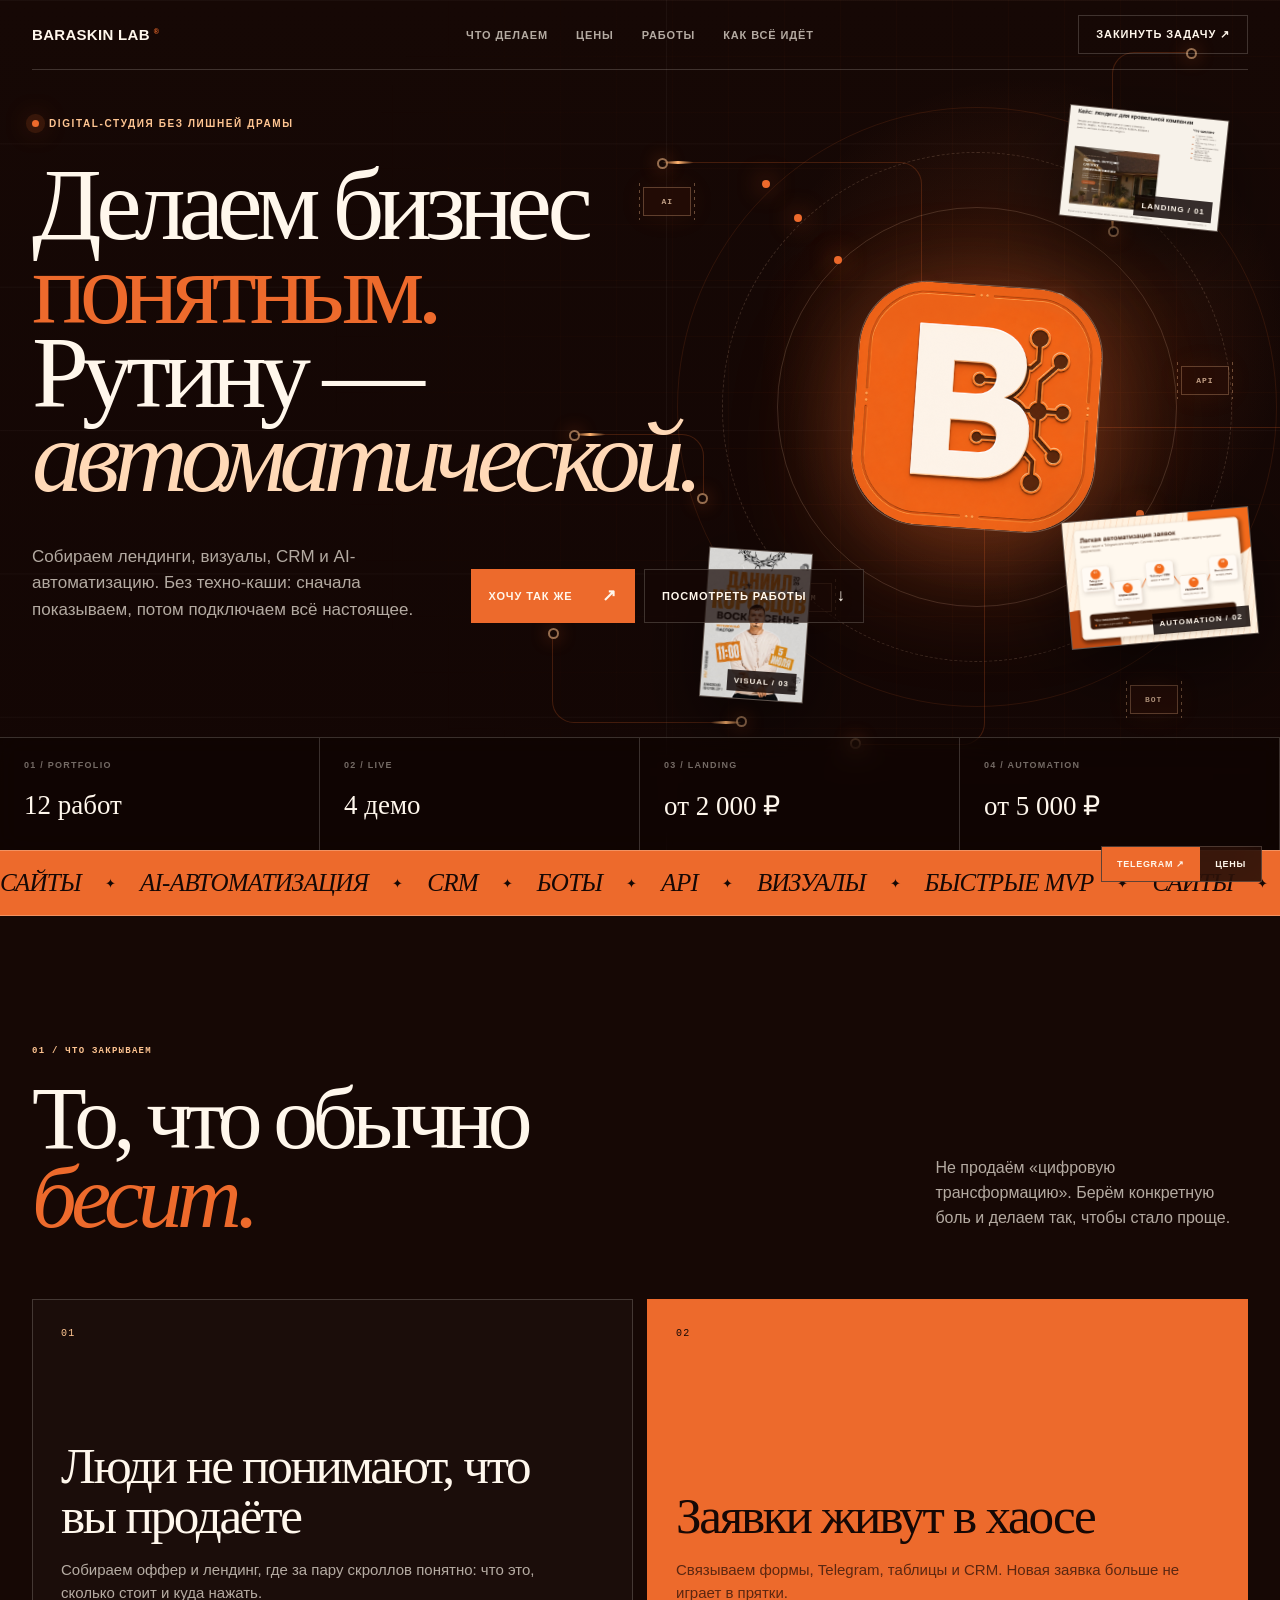
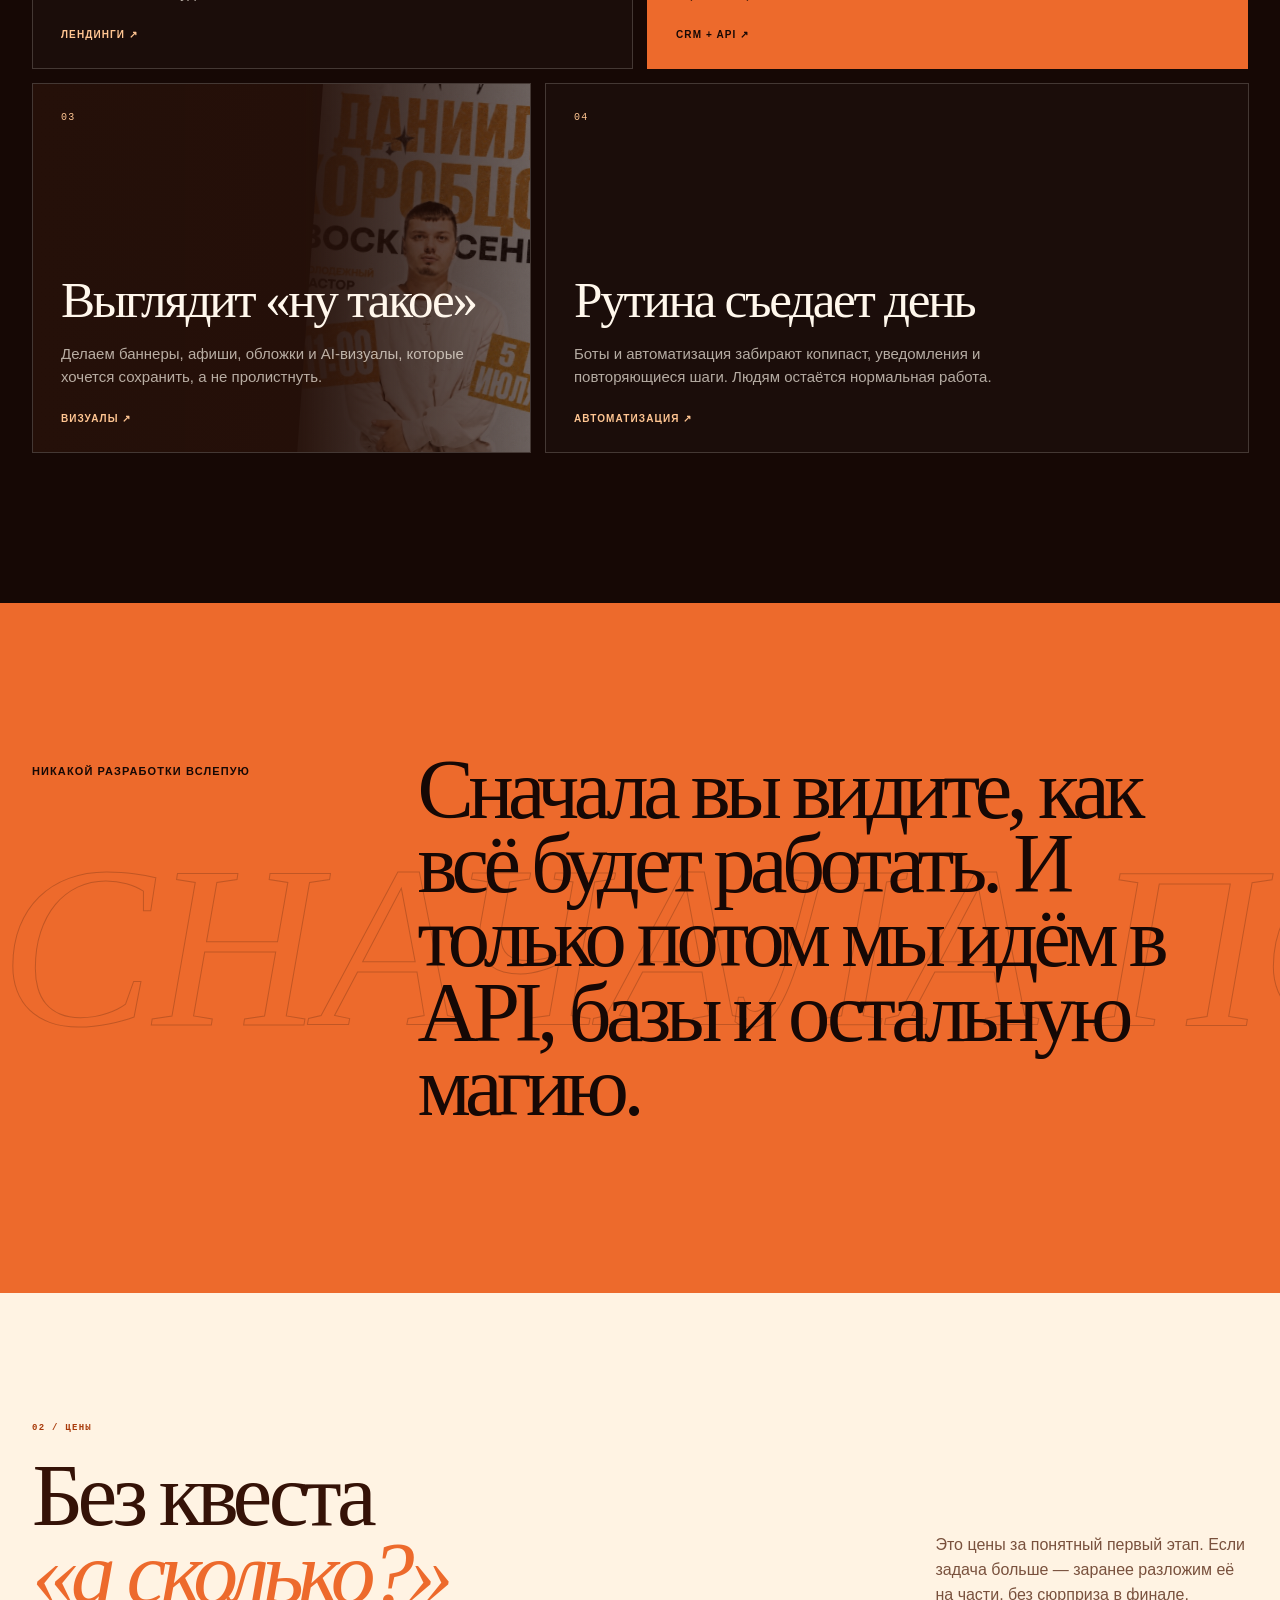
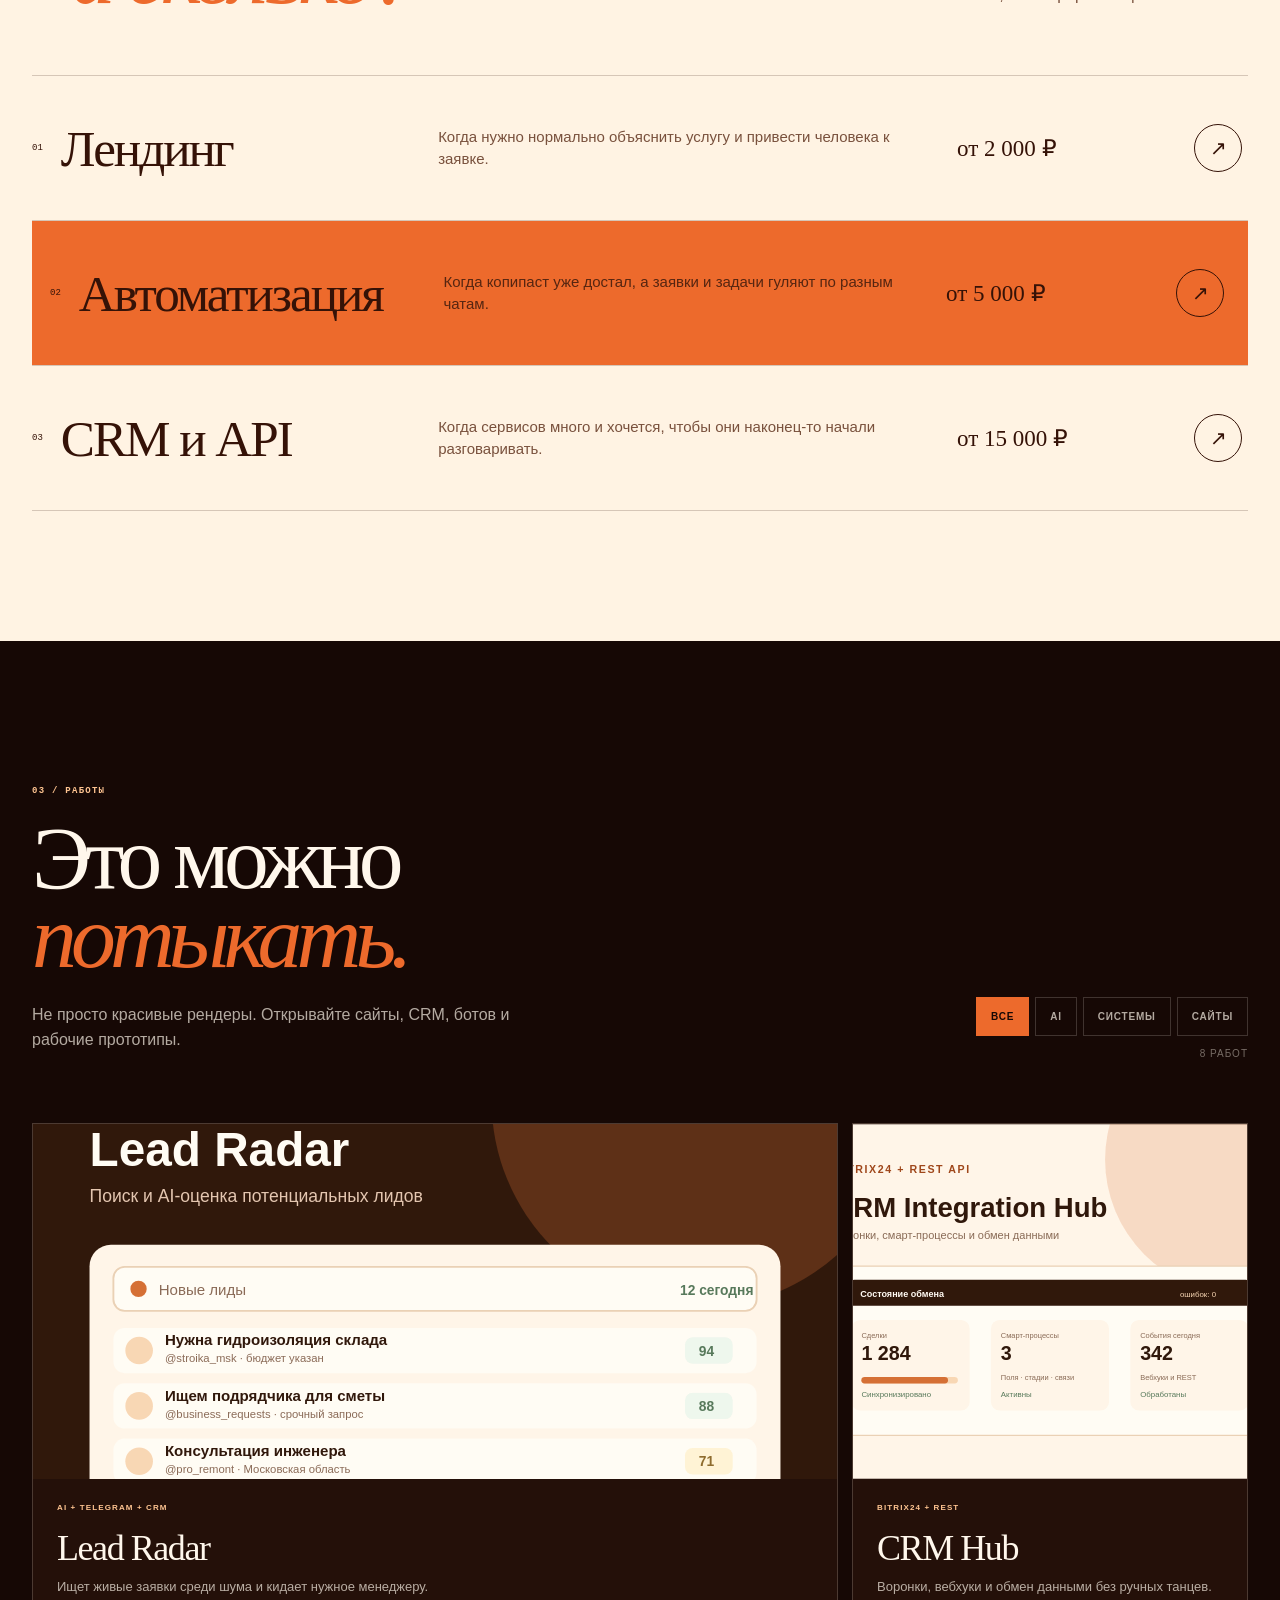
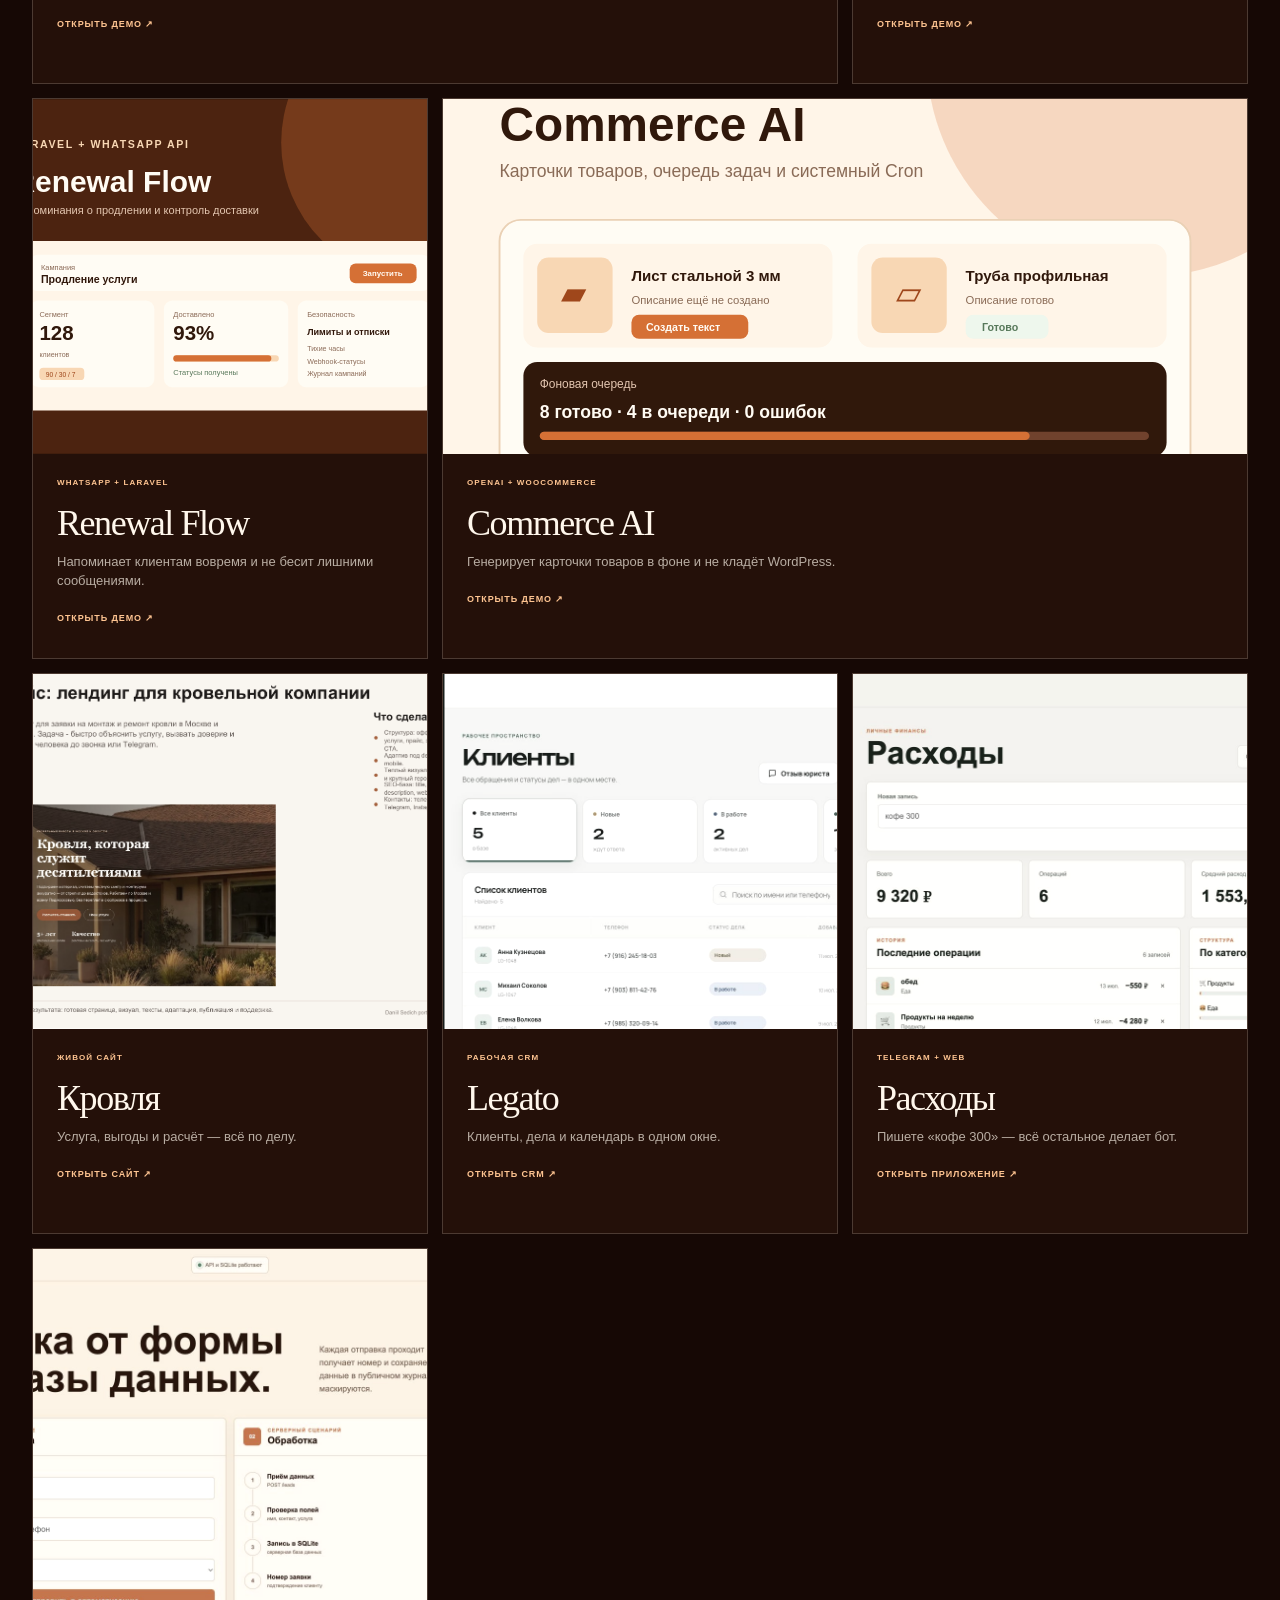
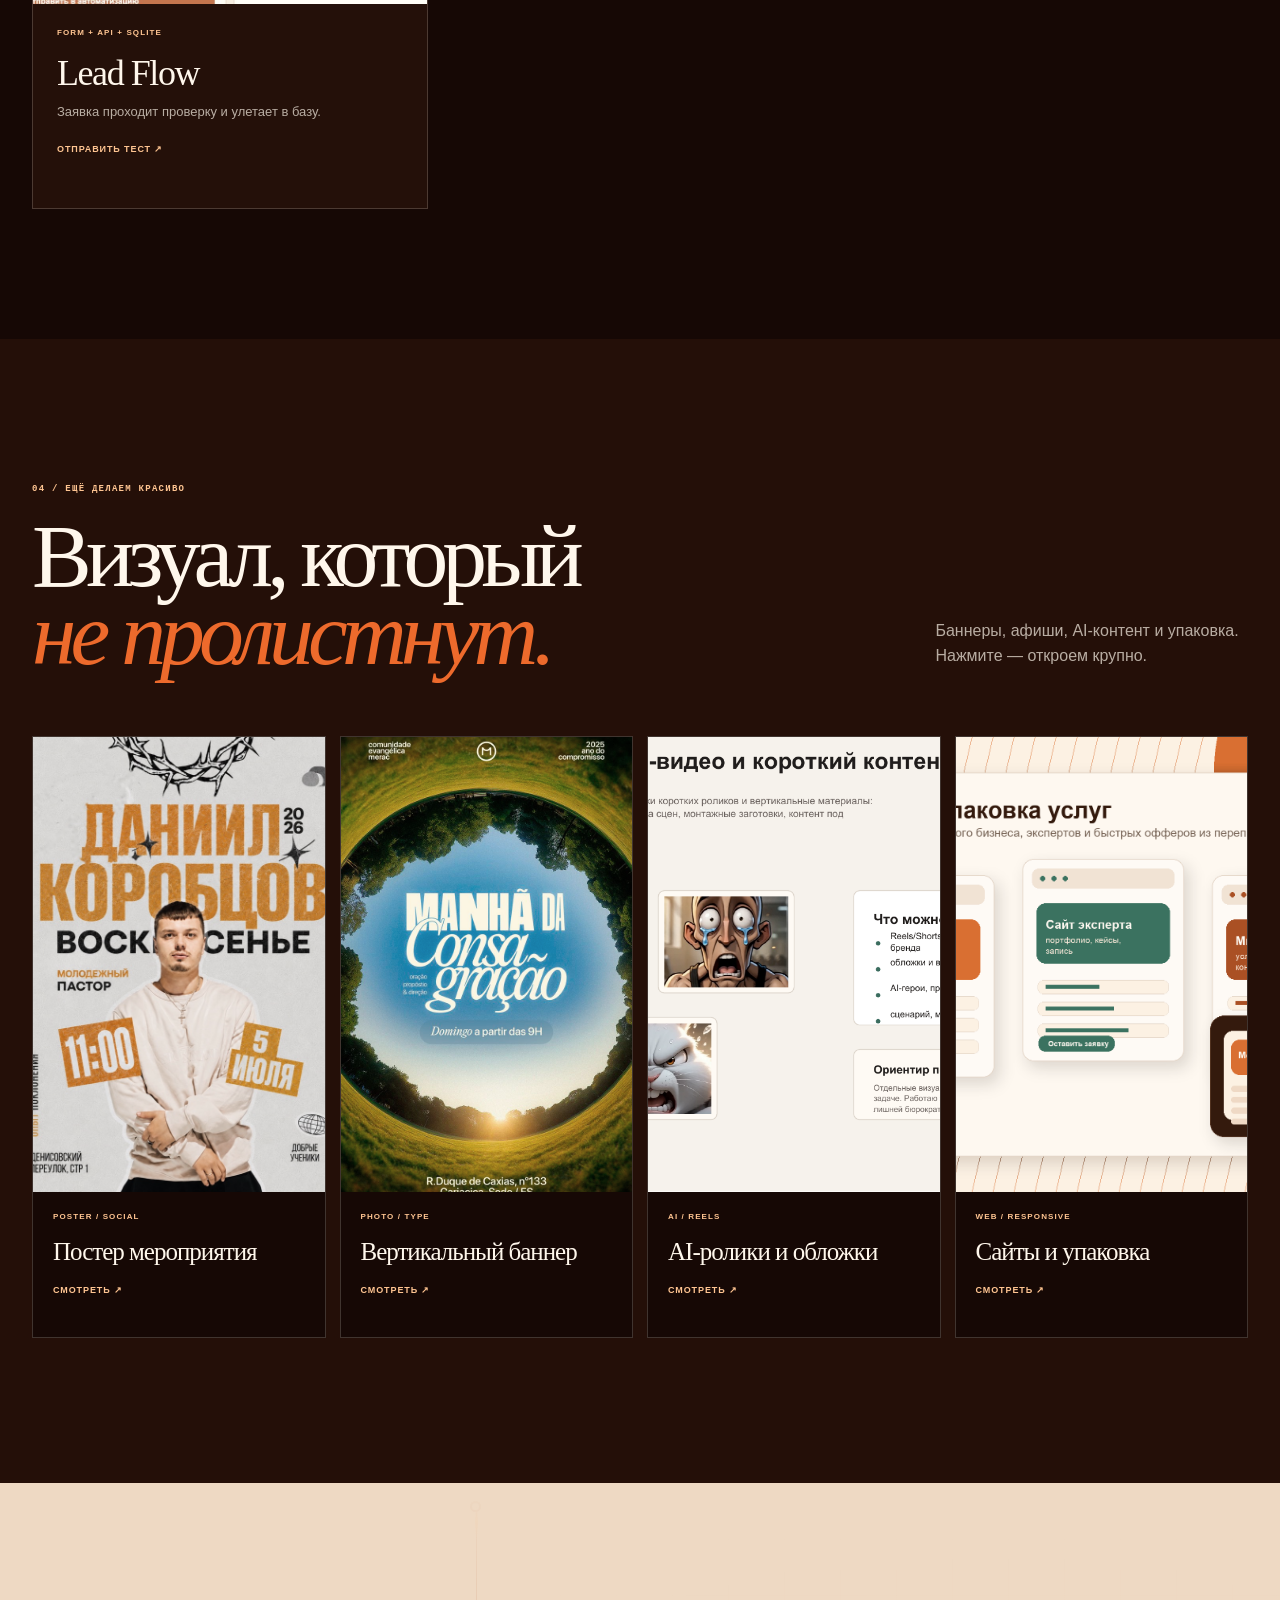
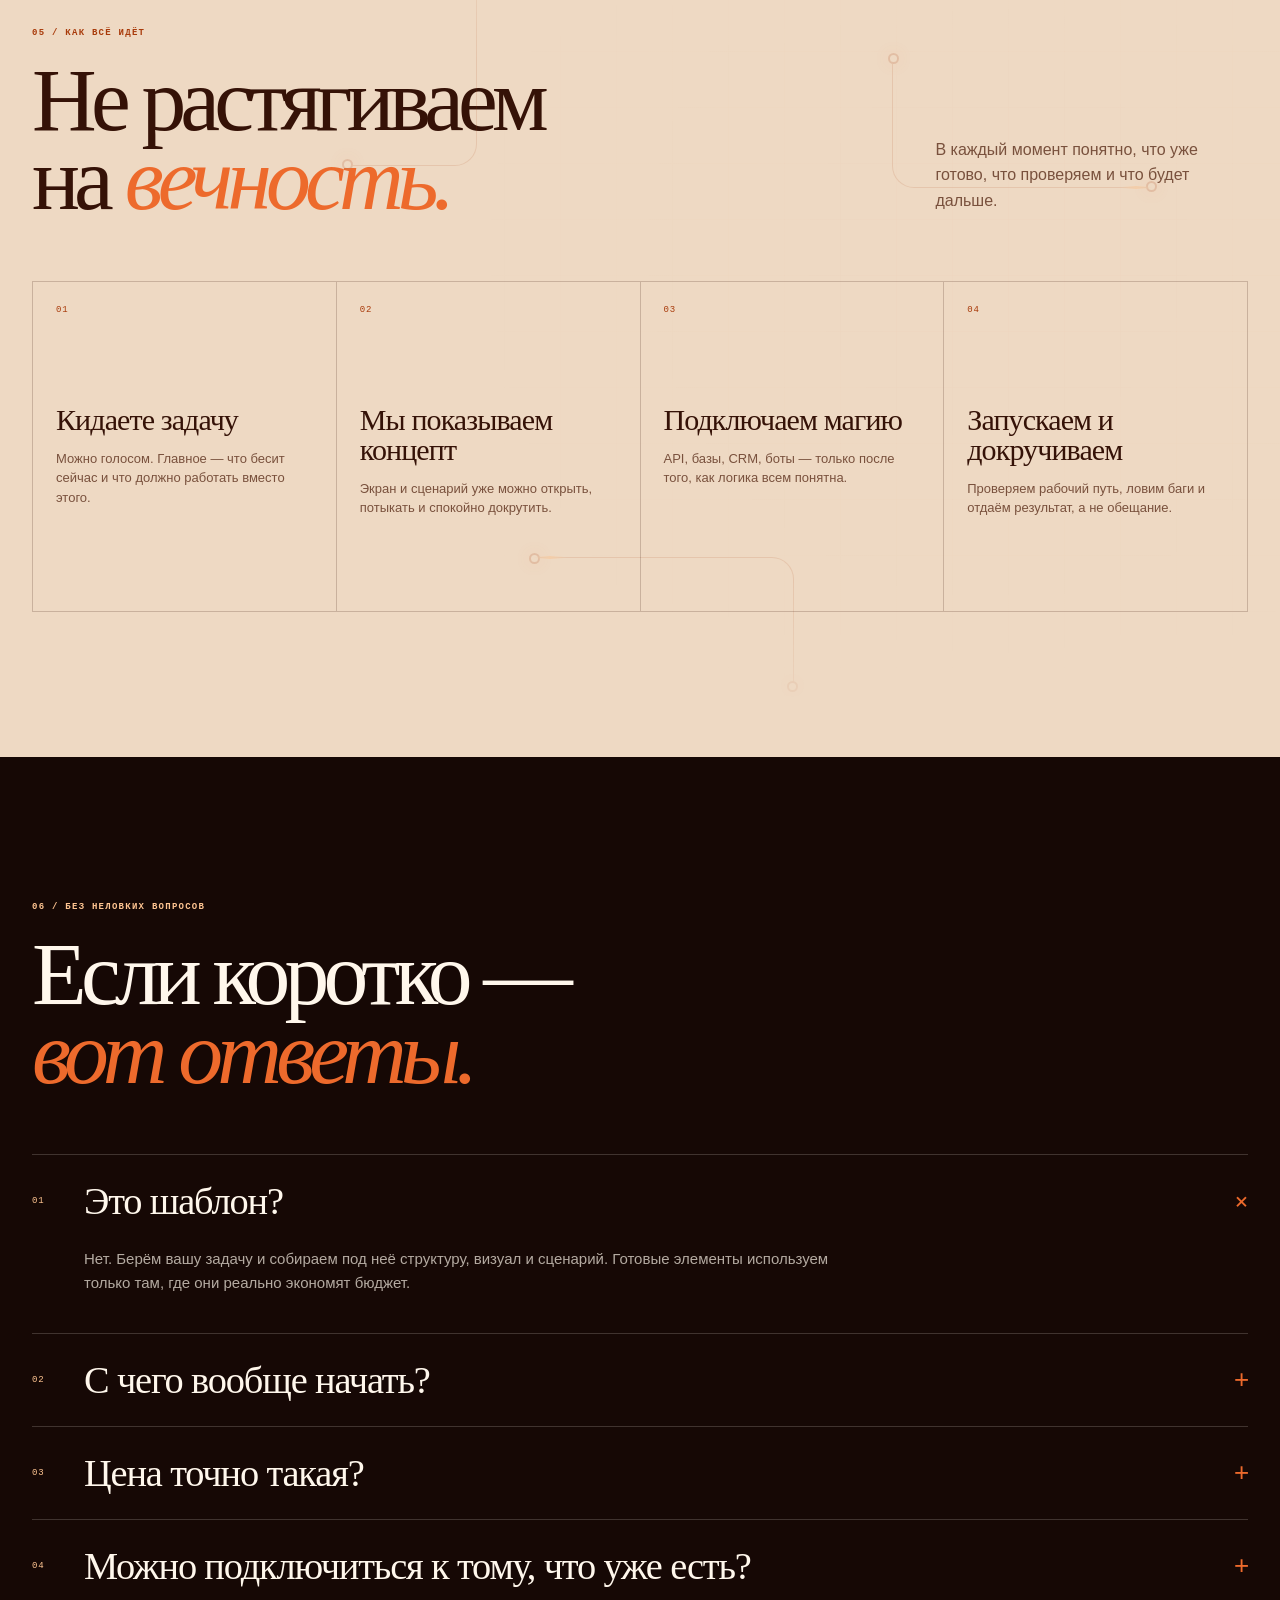
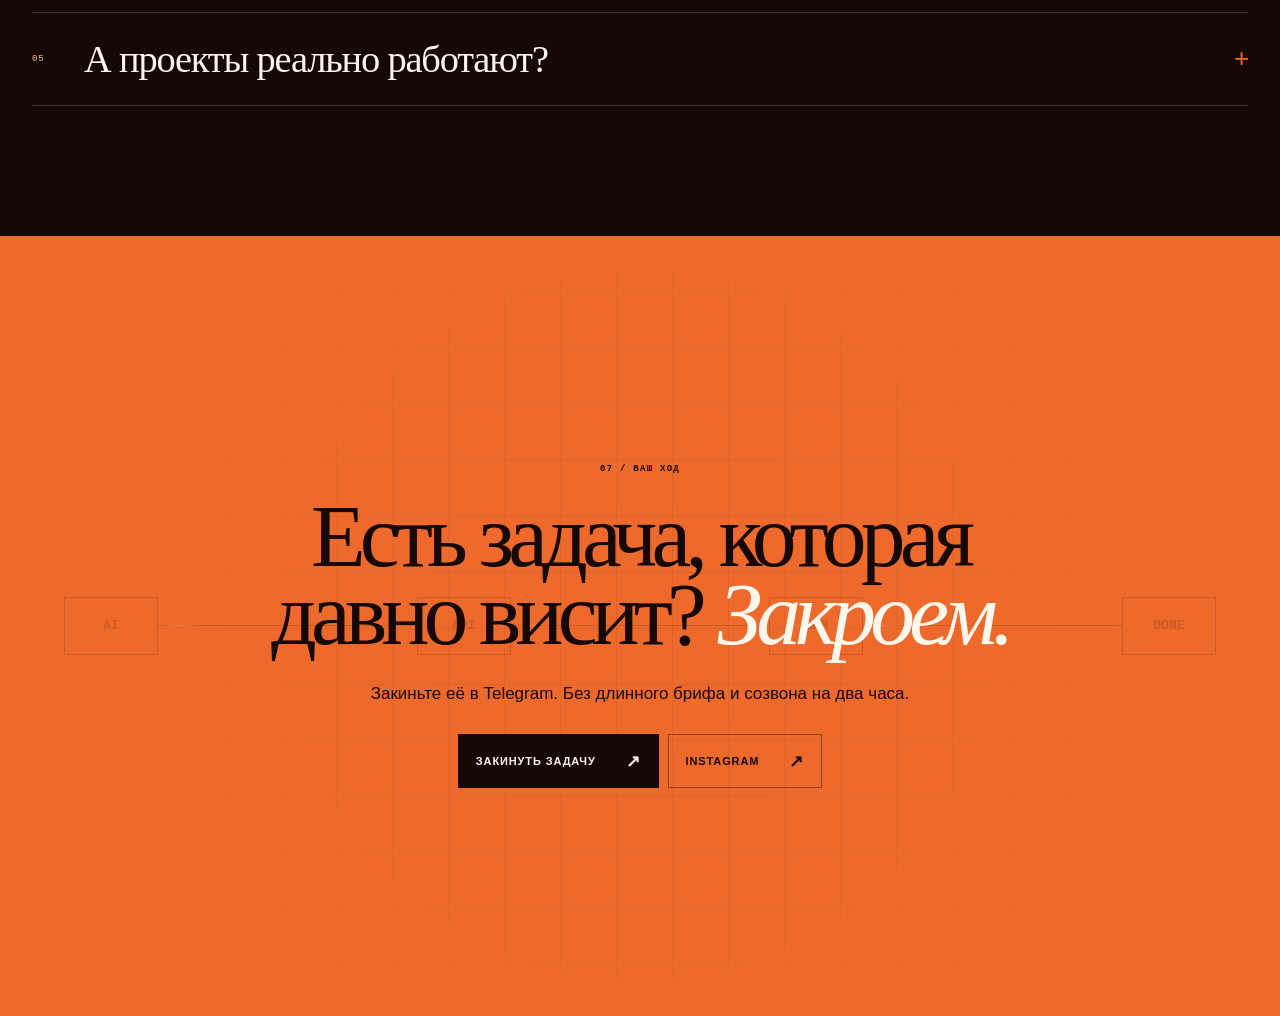
==== commit 142eb05f: "Optimize motion preview assets" ====
--- a/index.html
+++ b/index.html
@@ -21,7 +21,7 @@
       content="https://xn----8sbebb7beezgo4b1c0g.xn--p1ai/baraskin/assets/baraskin-lab-logo-clean.png"
     />
     <link rel="canonical" href="https://xn----8sbebb7beezgo4b1c0g.xn--p1ai/baraskin/" />
-    <link rel="icon" type="image/png" href="assets/baraskin-lab-logo-clean.png" />
+    <link rel="icon" type="image/png" href="assets/baraskin-lab-logo-motion.png" />
     <link rel="stylesheet" href="styles.css?v=20260724-2" />
     <script type="application/ld+json">
       {
@@ -109,7 +109,7 @@
           <div class="orbit orbit-one"></div>
           <div class="orbit orbit-two"></div>
           <div class="orbit orbit-three"></div>
-          <img class="hero-logo" src="assets/baraskin-lab-logo-clean.png" alt="Логотип BARASKIN LAB" />
+          <img class="hero-logo" src="assets/baraskin-lab-logo-motion.png" alt="Логотип BARASKIN LAB" />
 
           <figure class="floating-shot shot-one">
             <img src="assets/portfolio-page-3.png" alt="Лендинг кровельной компании" />
@@ -120,7 +120,7 @@
             <figcaption>AUTOMATION / 02</figcaption>
           </figure>
           <figure class="floating-shot shot-three">
-            <img src="assets/visual-poster.png" alt="Дизайн афиши" />
+            <img src="assets/visual-poster-web.jpg" alt="Дизайн афиши" />
             <figcaption>VISUAL / 03</figcaption>
           </figure>
         </div>
@@ -166,7 +166,7 @@
             <b>CRM + API ↗</b>
           </article>
           <article class="service-card visual-card reveal" data-tilt>
-            <img src="assets/visual-poster.png" alt="" />
+            <img src="assets/visual-poster-web.jpg" alt="" />
             <span>03</span>
             <h3>Выглядит «ну такое»</h3>
             <p>Делаем баннеры, афиши, обложки и AI-визуалы, которые хочется сохранить, а не пролистнуть.</p>
@@ -338,7 +338,7 @@
 
         <div class="visual-grid">
           <button class="visual-item reveal" type="button" data-case="visual-poster" data-tilt>
-            <img src="assets/visual-poster.png" alt="Оранжево-белая афиша мероприятия" />
+            <img src="assets/visual-poster-web.jpg" alt="Оранжево-белая афиша мероприятия" />
             <div><span>POSTER / SOCIAL</span><h3>Постер мероприятия</h3><b>Смотреть ↗</b></div>
           </button>
           <button class="visual-item reveal" type="button" data-case="photo-banner" data-tilt>
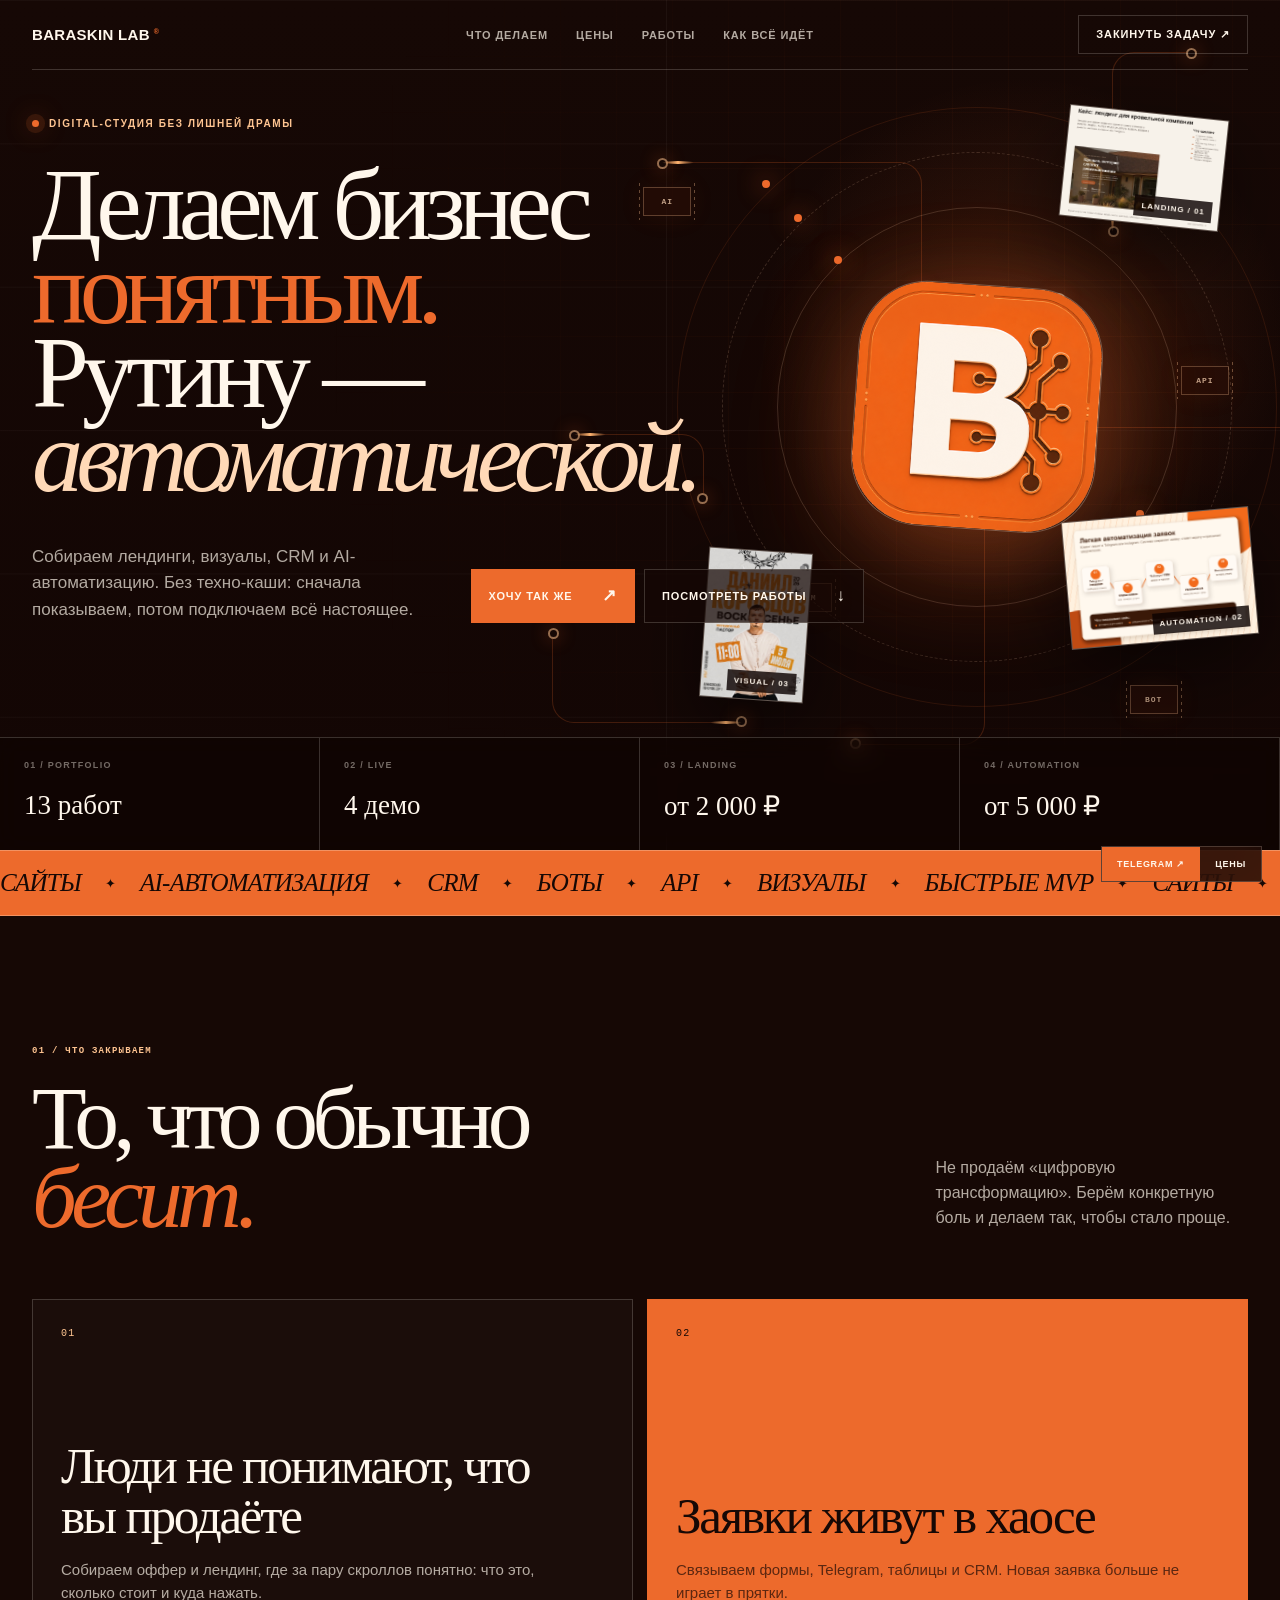
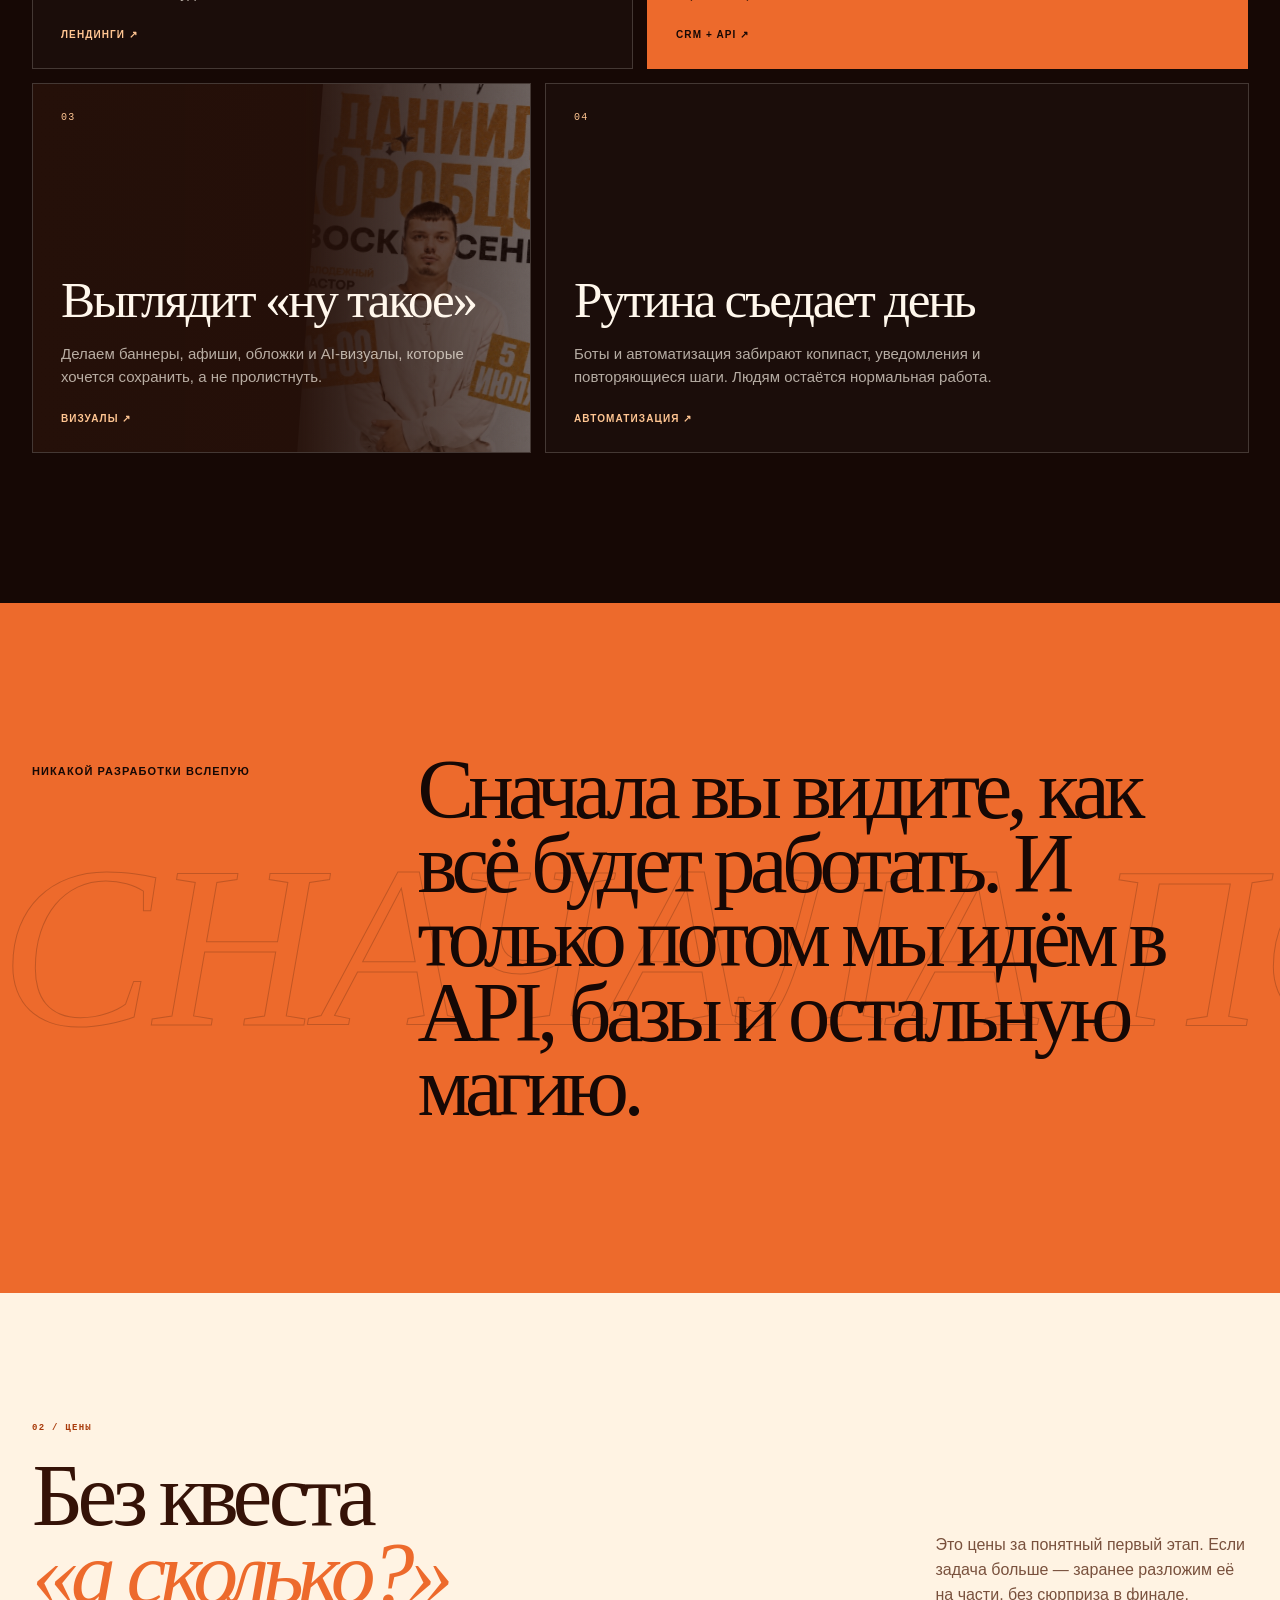
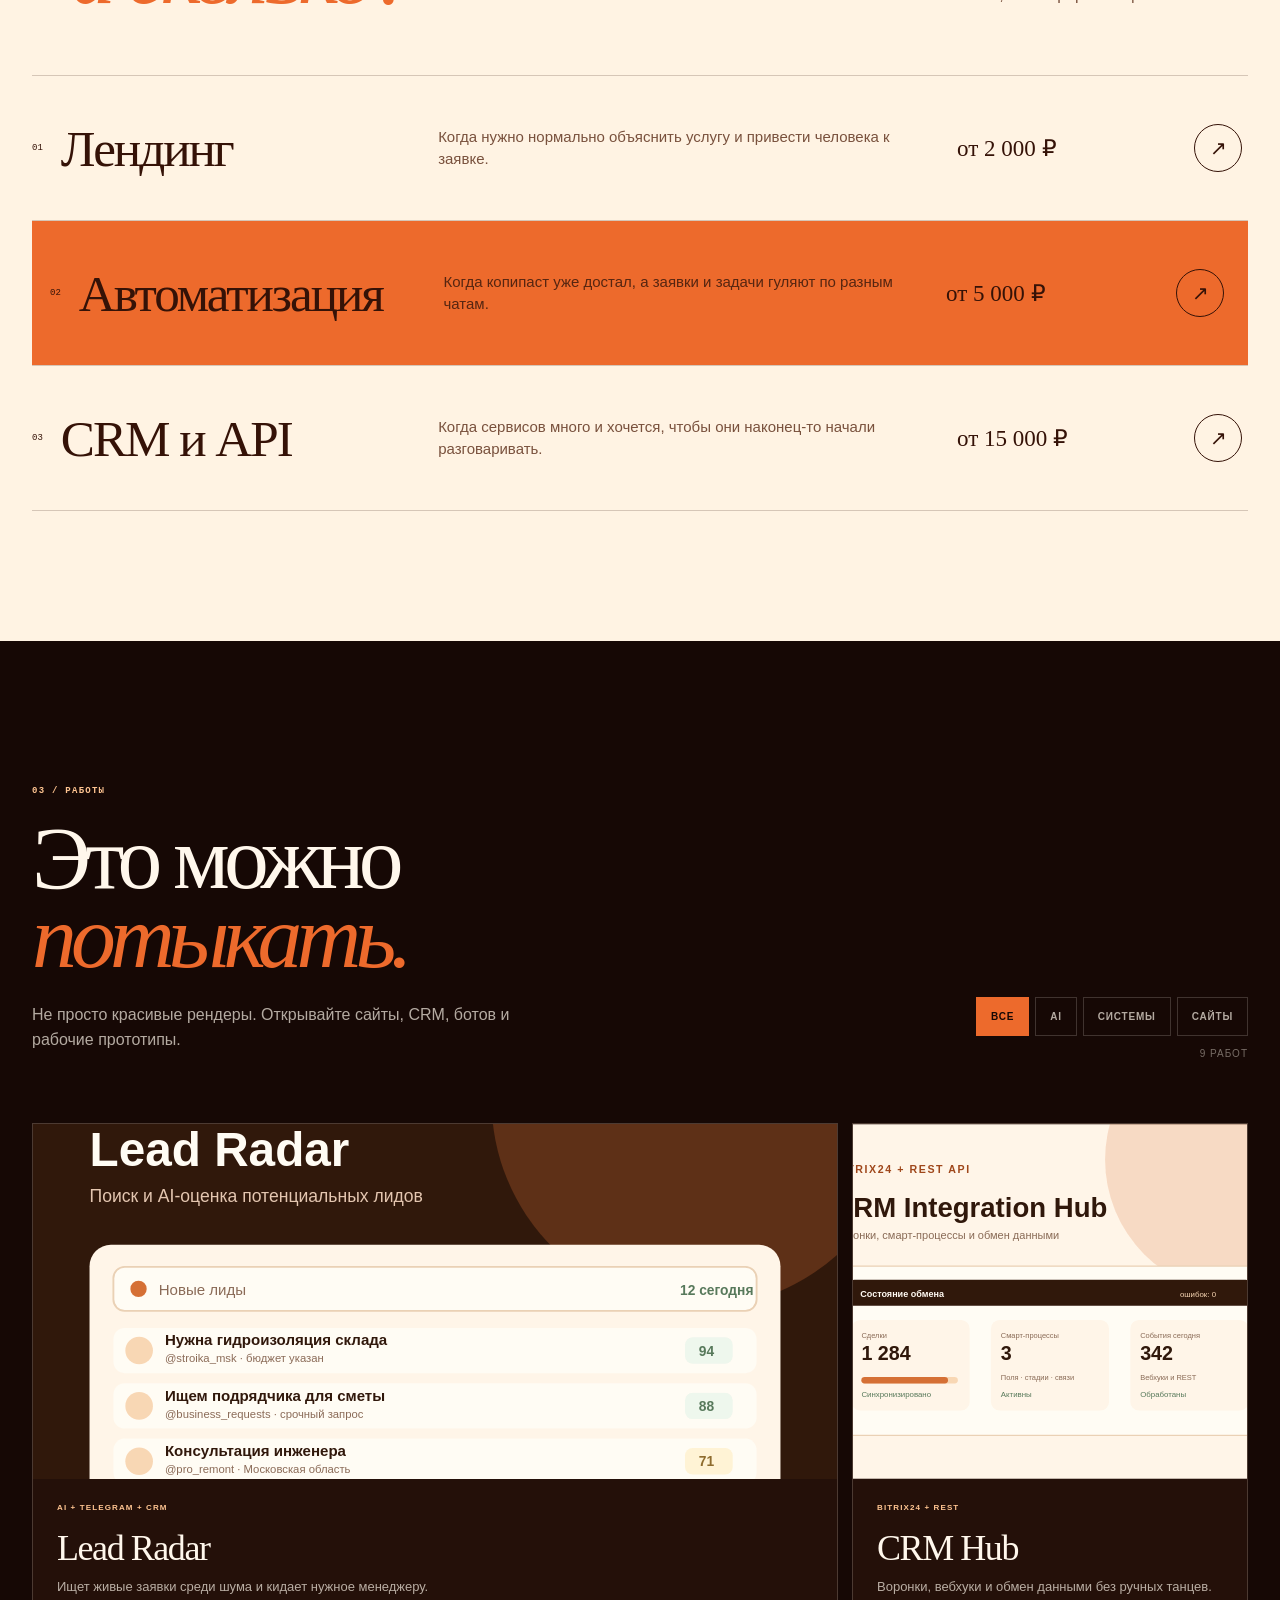
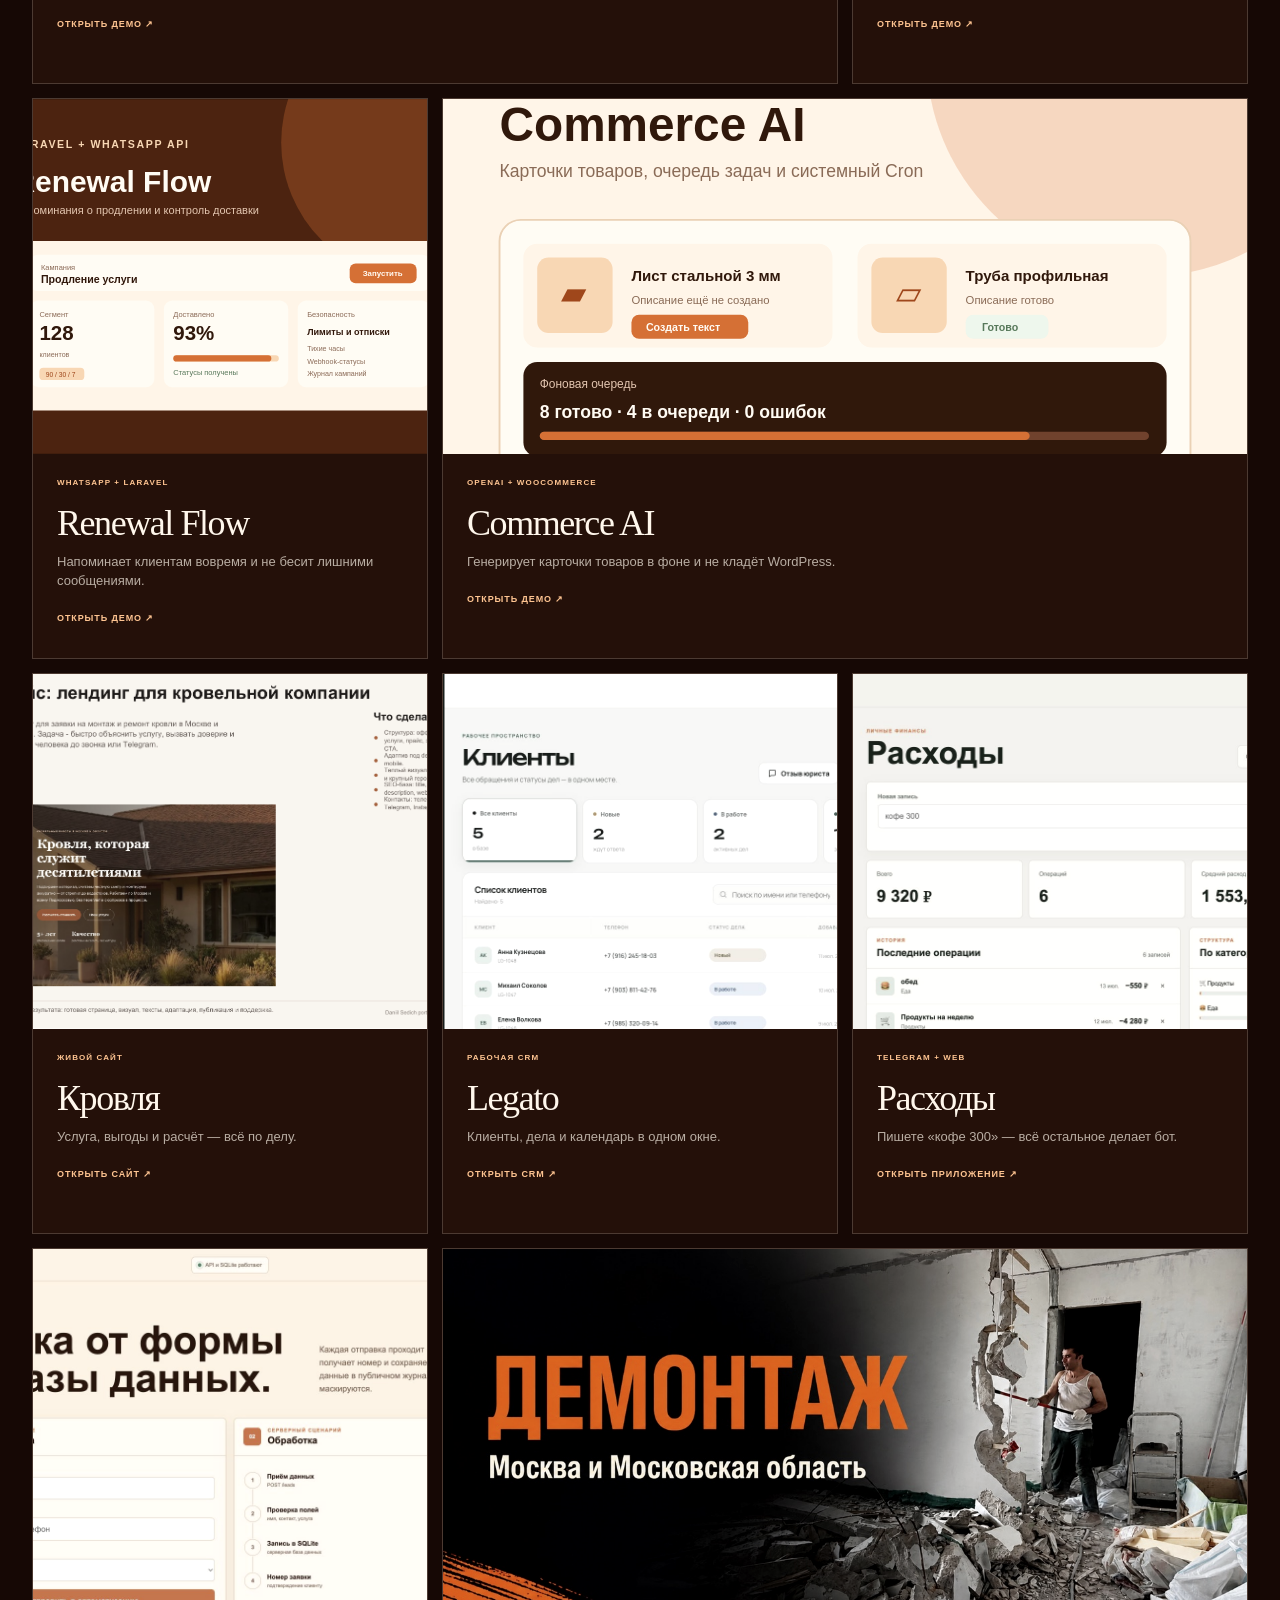
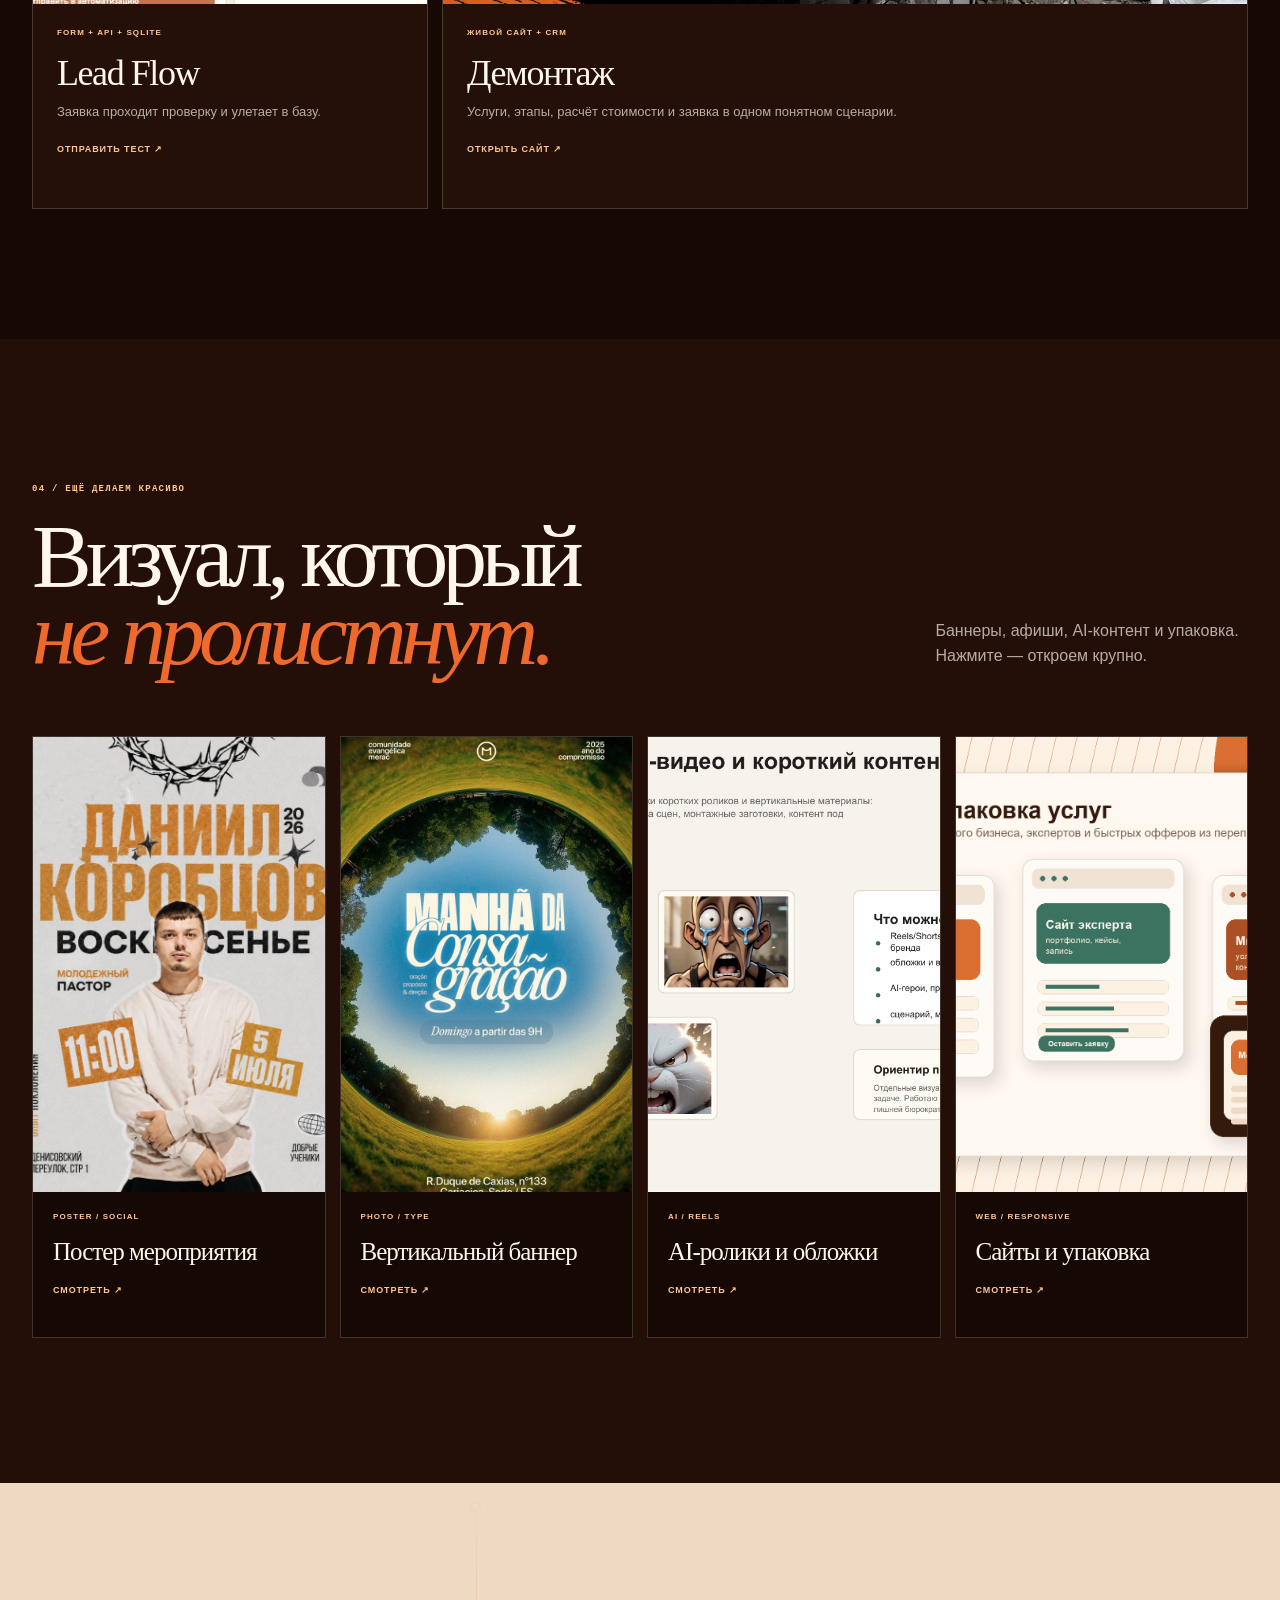
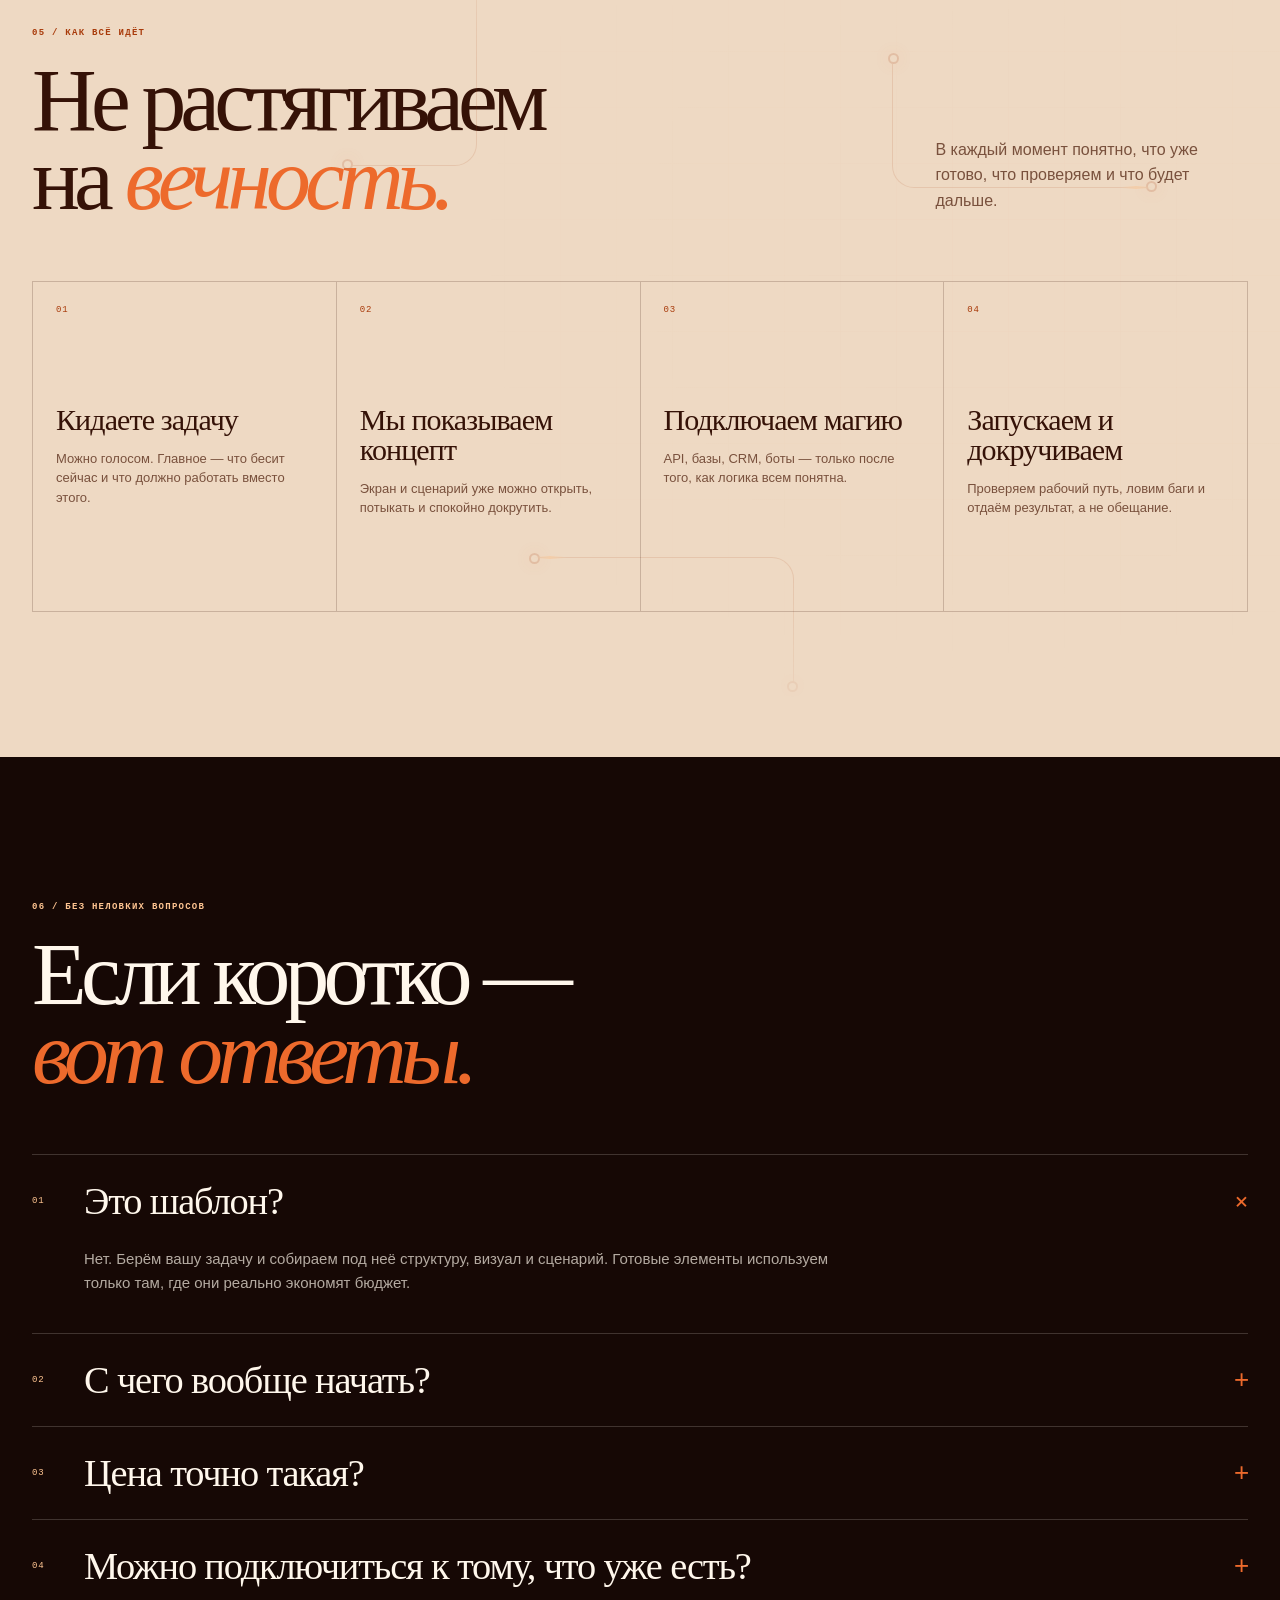
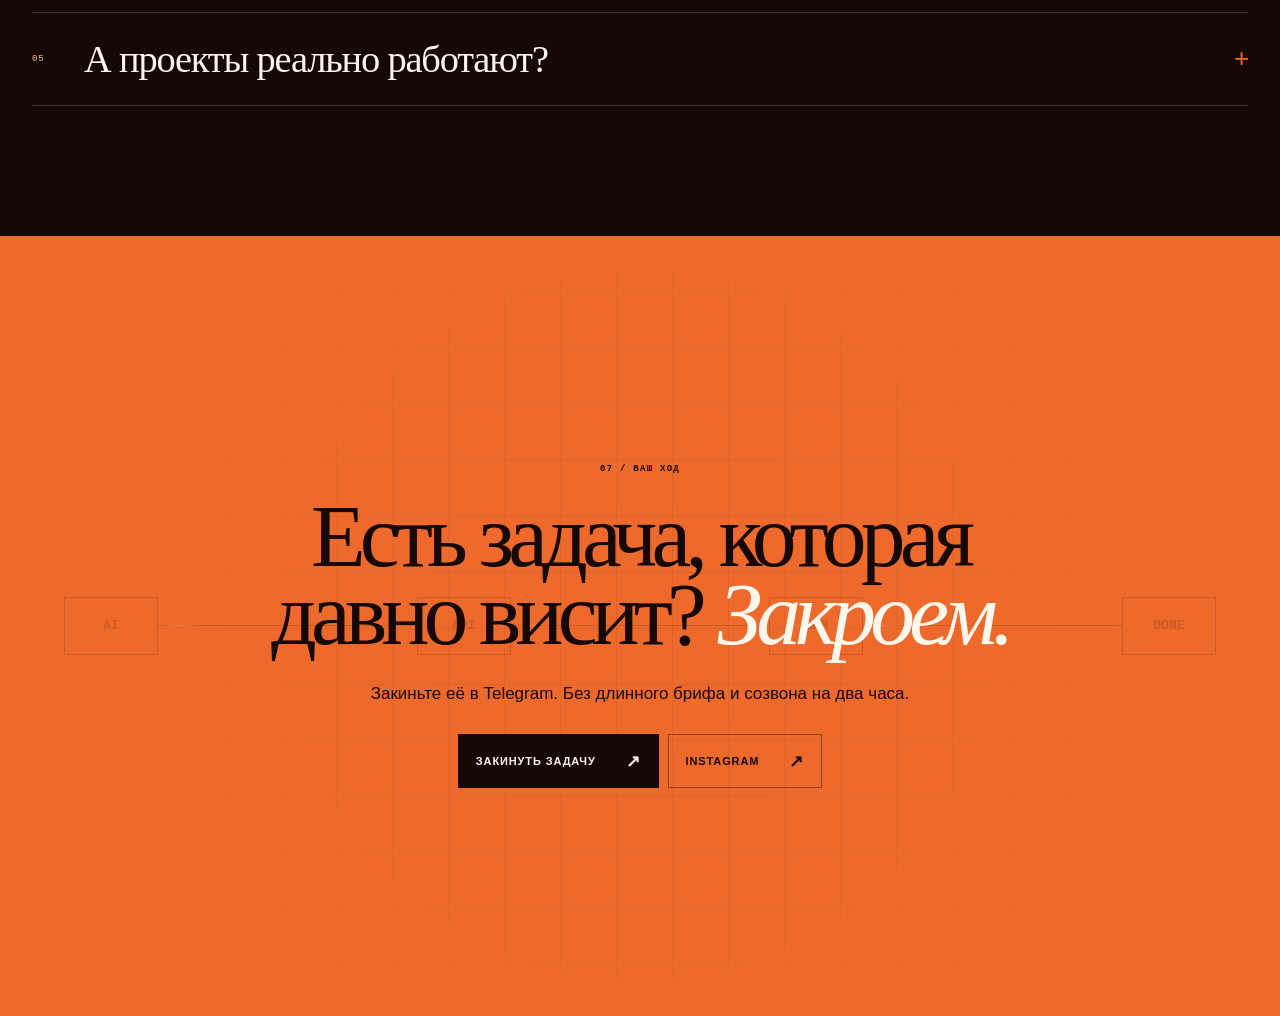
==== commit 57d60047: "Add demolition site to portfolio" ====
--- a/index.html
+++ b/index.html
@@ -15,12 +15,12 @@
       property="og:description"
       content="Лендинги, визуалы, CRM и AI-автоматизация. Сначала показываем, потом подключаем всё настоящее."
     />
-    <meta property="og:url" content="https://xn----8sbebb7beezgo4b1c0g.xn--p1ai/baraskin/" />
+    <meta property="og:url" content="https://wm669vjvr2-ui.github.io/baraskinlab/" />
     <meta
       property="og:image"
-      content="https://xn----8sbebb7beezgo4b1c0g.xn--p1ai/baraskin/assets/baraskin-lab-logo-clean.png"
+      content="https://wm669vjvr2-ui.github.io/baraskinlab/assets/baraskin-lab-logo-clean.png"
     />
-    <link rel="canonical" href="https://xn----8sbebb7beezgo4b1c0g.xn--p1ai/baraskin/" />
+    <link rel="canonical" href="https://wm669vjvr2-ui.github.io/baraskinlab/" />
     <link rel="icon" type="image/png" href="assets/baraskin-lab-logo-motion.png" />
     <link rel="stylesheet" href="styles.css?v=20260724-2" />
     <script type="application/ld+json">
@@ -28,13 +28,13 @@
         "@context": "https://schema.org",
         "@type": "ProfessionalService",
         "name": "BARASKIN LAB",
-        "url": "https://xn----8sbebb7beezgo4b1c0g.xn--p1ai/baraskin/",
+        "url": "https://wm669vjvr2-ui.github.io/baraskinlab/",
         "description": "Студия лендингов, визуальных материалов и автоматизации: сайты, CRM, боты и API-интеграции.",
         "areaServed": "RU",
         "priceRange": "₽₽",
         "sameAs": [
           "https://www.instagram.com/baraskin_ds",
-          "https://t.me/+79851284487"
+          "https://t.me/skinyabaraban"
         ]
       }
     </script>
@@ -55,7 +55,7 @@
       </nav>
       <a
         class="nav-action"
-        href="https://t.me/+79851284487?text=%D0%9F%D1%80%D0%B8%D0%B2%D0%B5%D1%82%21%20%D0%A5%D0%BE%D1%87%D1%83%20%D0%B7%D0%B0%D0%BA%D0%B8%D0%BD%D1%83%D1%82%D1%8C%20%D0%B7%D0%B0%D0%B4%D0%B0%D1%87%D1%83%20%D0%B2%20BARASKIN%20LAB."
+        href="https://t.me/skinyabaraban?text=%D0%9F%D1%80%D0%B8%D0%B2%D0%B5%D1%82%21%20%D0%A5%D0%BE%D1%87%D1%83%20%D0%B7%D0%B0%D0%BA%D0%B8%D0%BD%D1%83%D1%82%D1%8C%20%D0%B7%D0%B0%D0%B4%D0%B0%D1%87%D1%83%20%D0%B2%20BARASKIN%20LAB."
         target="_blank"
         rel="noopener"
       >
@@ -94,7 +94,7 @@
             <div class="hero-actions">
               <a
                 class="button button-solid"
-                href="https://t.me/+79851284487?text=%D0%9F%D1%80%D0%B8%D0%B2%D0%B5%D1%82%21%20%D0%A5%D0%BE%D1%87%D1%83%20%D1%82%D0%B0%D0%BA%20%D0%B6%D0%B5.%20%D0%92%D0%BE%D1%82%20%D0%BC%D0%BE%D1%8F%20%D0%B7%D0%B0%D0%B4%D0%B0%D1%87%D0%B0%3A"
+                href="https://t.me/skinyabaraban?text=%D0%9F%D1%80%D0%B8%D0%B2%D0%B5%D1%82%21%20%D0%A5%D0%BE%D1%87%D1%83%20%D1%82%D0%B0%D0%BA%20%D0%B6%D0%B5.%20%D0%92%D0%BE%D1%82%20%D0%BC%D0%BE%D1%8F%20%D0%B7%D0%B0%D0%B4%D0%B0%D1%87%D0%B0%3A"
                 target="_blank"
                 rel="noopener"
               >
@@ -126,7 +126,7 @@
         </div>
 
         <div class="hero-rail" aria-label="Факты о студии">
-          <div><span>01 / PORTFOLIO</span><strong>12 работ</strong></div>
+          <div><span>01 / PORTFOLIO</span><strong>13 работ</strong></div>
           <div><span>02 / LIVE</span><strong>4 демо</strong></div>
           <div><span>03 / LANDING</span><strong>от 2 000 ₽</strong></div>
           <div><span>04 / AUTOMATION</span><strong>от 5 000 ₽</strong></div>
@@ -204,7 +204,7 @@
             <p>Когда нужно нормально объяснить услугу и привести человека к заявке.</p>
             <strong>от 2 000 ₽</strong>
             <a
-              href="https://t.me/+79851284487?text=%D0%9F%D1%80%D0%B8%D0%B2%D0%B5%D1%82%21%20%D0%9D%D1%83%D0%B6%D0%B5%D0%BD%20%D0%BB%D0%B5%D0%BD%D0%B4%D0%B8%D0%BD%D0%B3%20%D0%BE%D1%82%202000%20%D1%80%D1%83%D0%B1%D0%BB%D0%B5%D0%B9."
+              href="https://t.me/skinyabaraban?text=%D0%9F%D1%80%D0%B8%D0%B2%D0%B5%D1%82%21%20%D0%9D%D1%83%D0%B6%D0%B5%D0%BD%20%D0%BB%D0%B5%D0%BD%D0%B4%D0%B8%D0%BD%D0%B3%20%D0%BE%D1%82%202000%20%D1%80%D1%83%D0%B1%D0%BB%D0%B5%D0%B9."
               target="_blank"
               rel="noopener"
               aria-label="Обсудить лендинг"
@@ -215,7 +215,7 @@
             <p>Когда копипаст уже достал, а заявки и задачи гуляют по разным чатам.</p>
             <strong>от 5 000 ₽</strong>
             <a
-              href="https://t.me/+79851284487?text=%D0%9F%D1%80%D0%B8%D0%B2%D0%B5%D1%82%21%20%D0%9D%D1%83%D0%B6%D0%BD%D0%B0%20%D0%B0%D0%B2%D1%82%D0%BE%D0%BC%D0%B0%D1%82%D0%B8%D0%B7%D0%B0%D1%86%D0%B8%D1%8F%20%D0%BE%D1%82%205000%20%D1%80%D1%83%D0%B1%D0%BB%D0%B5%D0%B9."
+              href="https://t.me/skinyabaraban?text=%D0%9F%D1%80%D0%B8%D0%B2%D0%B5%D1%82%21%20%D0%9D%D1%83%D0%B6%D0%BD%D0%B0%20%D0%B0%D0%B2%D1%82%D0%BE%D0%BC%D0%B0%D1%82%D0%B8%D0%B7%D0%B0%D1%86%D0%B8%D1%8F%20%D0%BE%D1%82%205000%20%D1%80%D1%83%D0%B1%D0%BB%D0%B5%D0%B9."
               target="_blank"
               rel="noopener"
               aria-label="Обсудить автоматизацию"
@@ -226,7 +226,7 @@
             <p>Когда сервисов много и хочется, чтобы они наконец-то начали разговаривать.</p>
             <strong>от 15 000 ₽</strong>
             <a
-              href="https://t.me/+79851284487?text=%D0%9F%D1%80%D0%B8%D0%B2%D0%B5%D1%82%21%20%D0%9D%D1%83%D0%B6%D0%BD%D0%B0%20%D0%B8%D0%BD%D1%82%D0%B5%D0%B3%D1%80%D0%B0%D1%86%D0%B8%D1%8F%20CRM%20%D0%B8%D0%BB%D0%B8%20API."
+              href="https://t.me/skinyabaraban?text=%D0%9F%D1%80%D0%B8%D0%B2%D0%B5%D1%82%21%20%D0%9D%D1%83%D0%B6%D0%BD%D0%B0%20%D0%B8%D0%BD%D1%82%D0%B5%D0%B3%D1%80%D0%B0%D1%86%D0%B8%D1%8F%20CRM%20%D0%B8%D0%BB%D0%B8%20API."
               target="_blank"
               rel="noopener"
               aria-label="Обсудить CRM и API"
@@ -249,7 +249,7 @@
               <button class="work-filter" type="button" data-filter="systems" aria-pressed="false">Системы</button>
               <button class="work-filter" type="button" data-filter="sites" aria-pressed="false">Сайты</button>
             </div>
-            <span class="work-count" id="work-count" aria-live="polite">8 работ</span>
+            <span class="work-count" id="work-count" aria-live="polite">9 работ</span>
           </div>
         </div>
 
@@ -324,6 +324,15 @@
               <h3>Lead Flow</h3>
               <p>Заявка проходит проверку и улетает в базу.</p>
               <b>Отправить тест ↗</b>
+            </div>
+          </button>
+          <button class="work-item wide reveal" type="button" data-case="demolition" data-category="sites" data-tilt>
+            <img src="assets/demolition-site-cover.jpg" alt="Сайт услуг демонтажа в Москве и Московской области" />
+            <div class="work-copy">
+              <span>ЖИВОЙ САЙТ + CRM</span>
+              <h3>Демонтаж</h3>
+              <p>Услуги, этапы, расчёт стоимости и заявка в одном понятном сценарии.</p>
+              <b>Открыть сайт ↗</b>
             </div>
           </button>
         </div>
@@ -422,7 +431,7 @@
         <div class="final-actions reveal">
           <a
             class="button button-light"
-            href="https://t.me/+79851284487?text=%D0%9F%D1%80%D0%B8%D0%B2%D0%B5%D1%82%21%20%D0%92%D0%BE%D1%82%20%D0%B7%D0%B0%D0%B4%D0%B0%D1%87%D0%B0%2C%20%D0%BA%D0%BE%D1%82%D0%BE%D1%80%D0%B0%D1%8F%20%D0%B4%D0%B0%D0%B2%D0%BD%D0%BE%20%D0%B2%D0%B8%D1%81%D0%B8%D1%82%3A"
+            href="https://t.me/skinyabaraban?text=%D0%9F%D1%80%D0%B8%D0%B2%D0%B5%D1%82%21%20%D0%92%D0%BE%D1%82%20%D0%B7%D0%B0%D0%B4%D0%B0%D1%87%D0%B0%2C%20%D0%BA%D0%BE%D1%82%D0%BE%D1%80%D0%B0%D1%8F%20%D0%B4%D0%B0%D0%B2%D0%BD%D0%BE%20%D0%B2%D0%B8%D1%81%D0%B8%D1%82%3A"
             target="_blank"
             rel="noopener"
           >
@@ -452,7 +461,7 @@
               <a
                 class="button button-outline"
                 id="case-contact-link"
-                href="https://t.me/+79851284487?text=%D0%9F%D1%80%D0%B8%D0%B2%D0%B5%D1%82%21%20%D0%A5%D0%BE%D1%87%D1%83%20%D0%BF%D0%BE%D1%85%D0%BE%D0%B6%D0%B5%D0%B5%20%D1%80%D0%B5%D1%88%D0%B5%D0%BD%D0%B8%D0%B5."
+                href="https://t.me/skinyabaraban?text=%D0%9F%D1%80%D0%B8%D0%B2%D0%B5%D1%82%21%20%D0%A5%D0%BE%D1%87%D1%83%20%D0%BF%D0%BE%D1%85%D0%BE%D0%B6%D0%B5%D0%B5%20%D1%80%D0%B5%D1%88%D0%B5%D0%BD%D0%B8%D0%B5."
                 target="_blank"
                 rel="noopener"
               >Хочу похожее</a>
@@ -465,7 +474,7 @@
 
     <div class="floating-contact" aria-label="Быстрая связь">
       <a
-        href="https://t.me/+79851284487?text=%D0%9F%D1%80%D0%B8%D0%B2%D0%B5%D1%82%21%20%D0%A5%D0%BE%D1%87%D1%83%20%D0%B7%D0%B0%D0%BA%D0%B8%D0%BD%D1%83%D1%82%D1%8C%20%D0%B7%D0%B0%D0%B4%D0%B0%D1%87%D1%83."
+        href="https://t.me/skinyabaraban?text=%D0%9F%D1%80%D0%B8%D0%B2%D0%B5%D1%82%21%20%D0%A5%D0%BE%D1%87%D1%83%20%D0%B7%D0%B0%D0%BA%D0%B8%D0%BD%D1%83%D1%82%D1%8C%20%D0%B7%D0%B0%D0%B4%D0%B0%D1%87%D1%83."
         target="_blank"
         rel="noopener"
       >Telegram ↗</a>
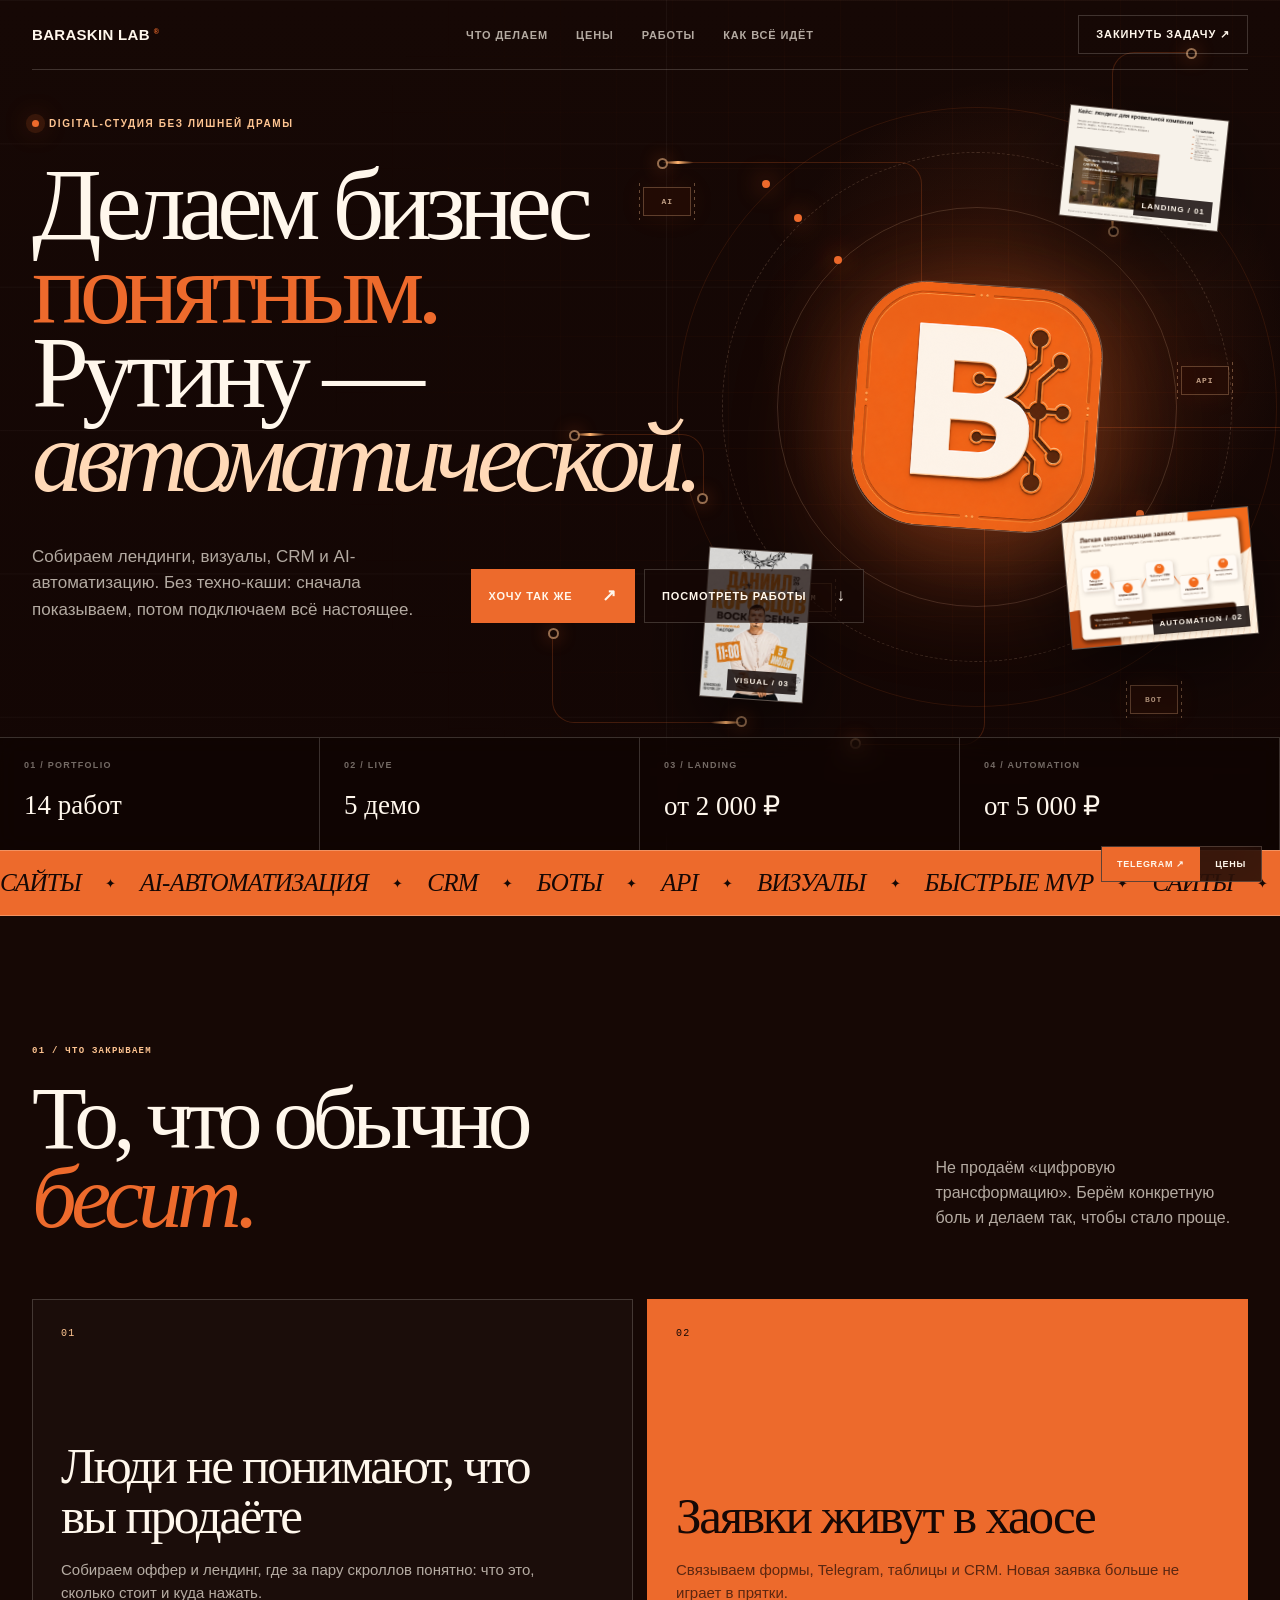
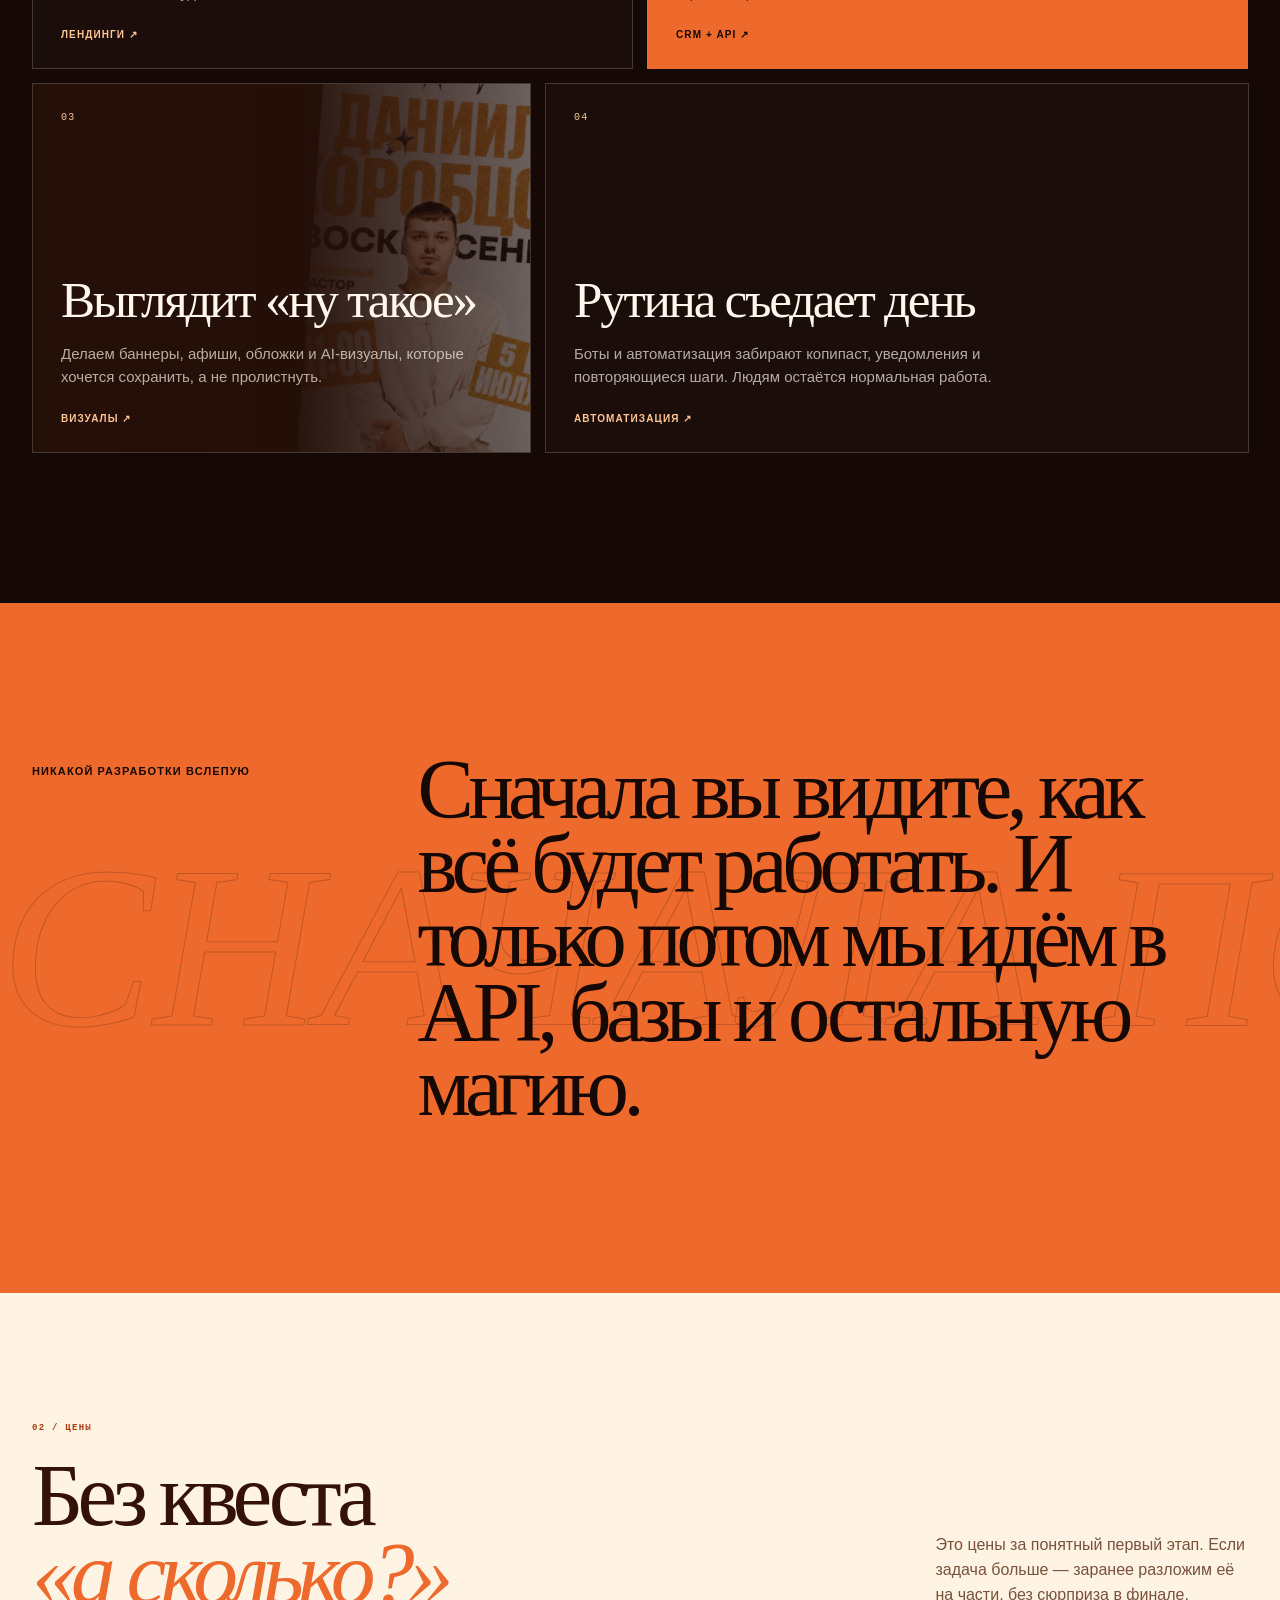
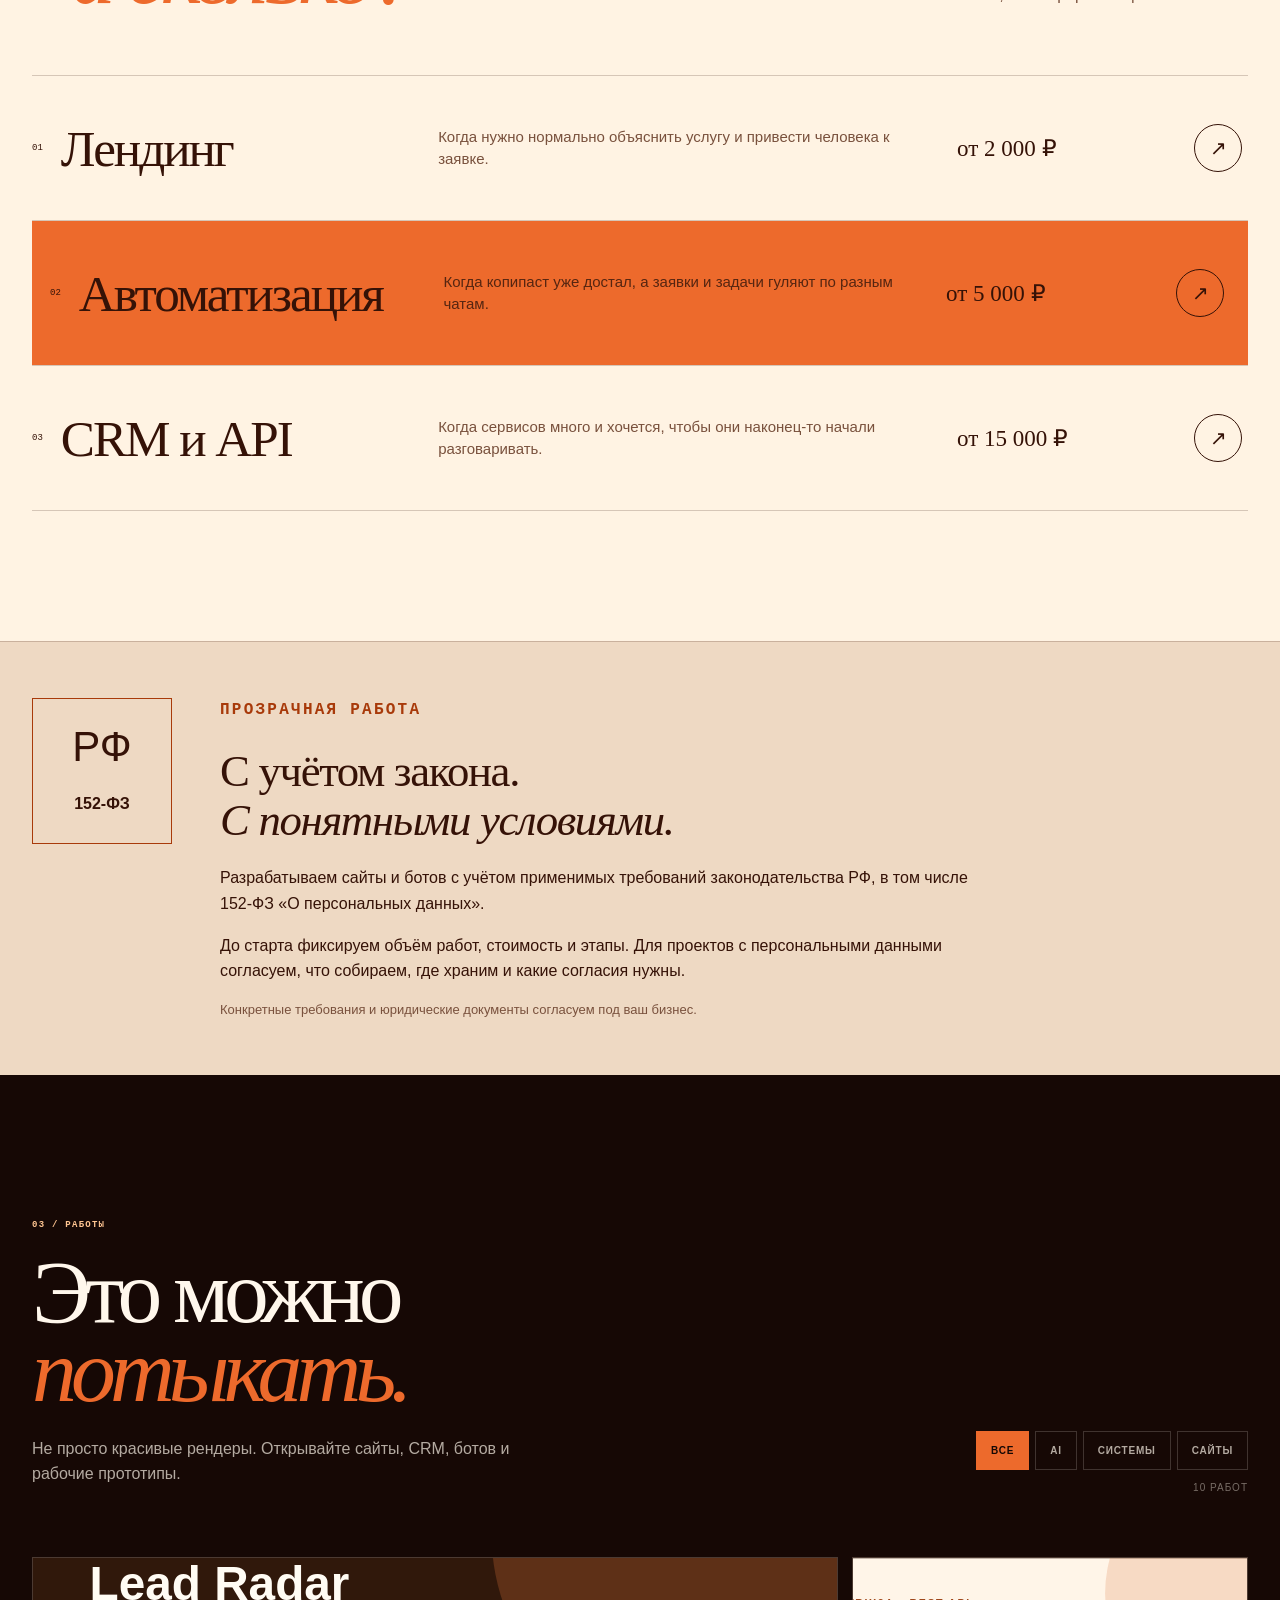
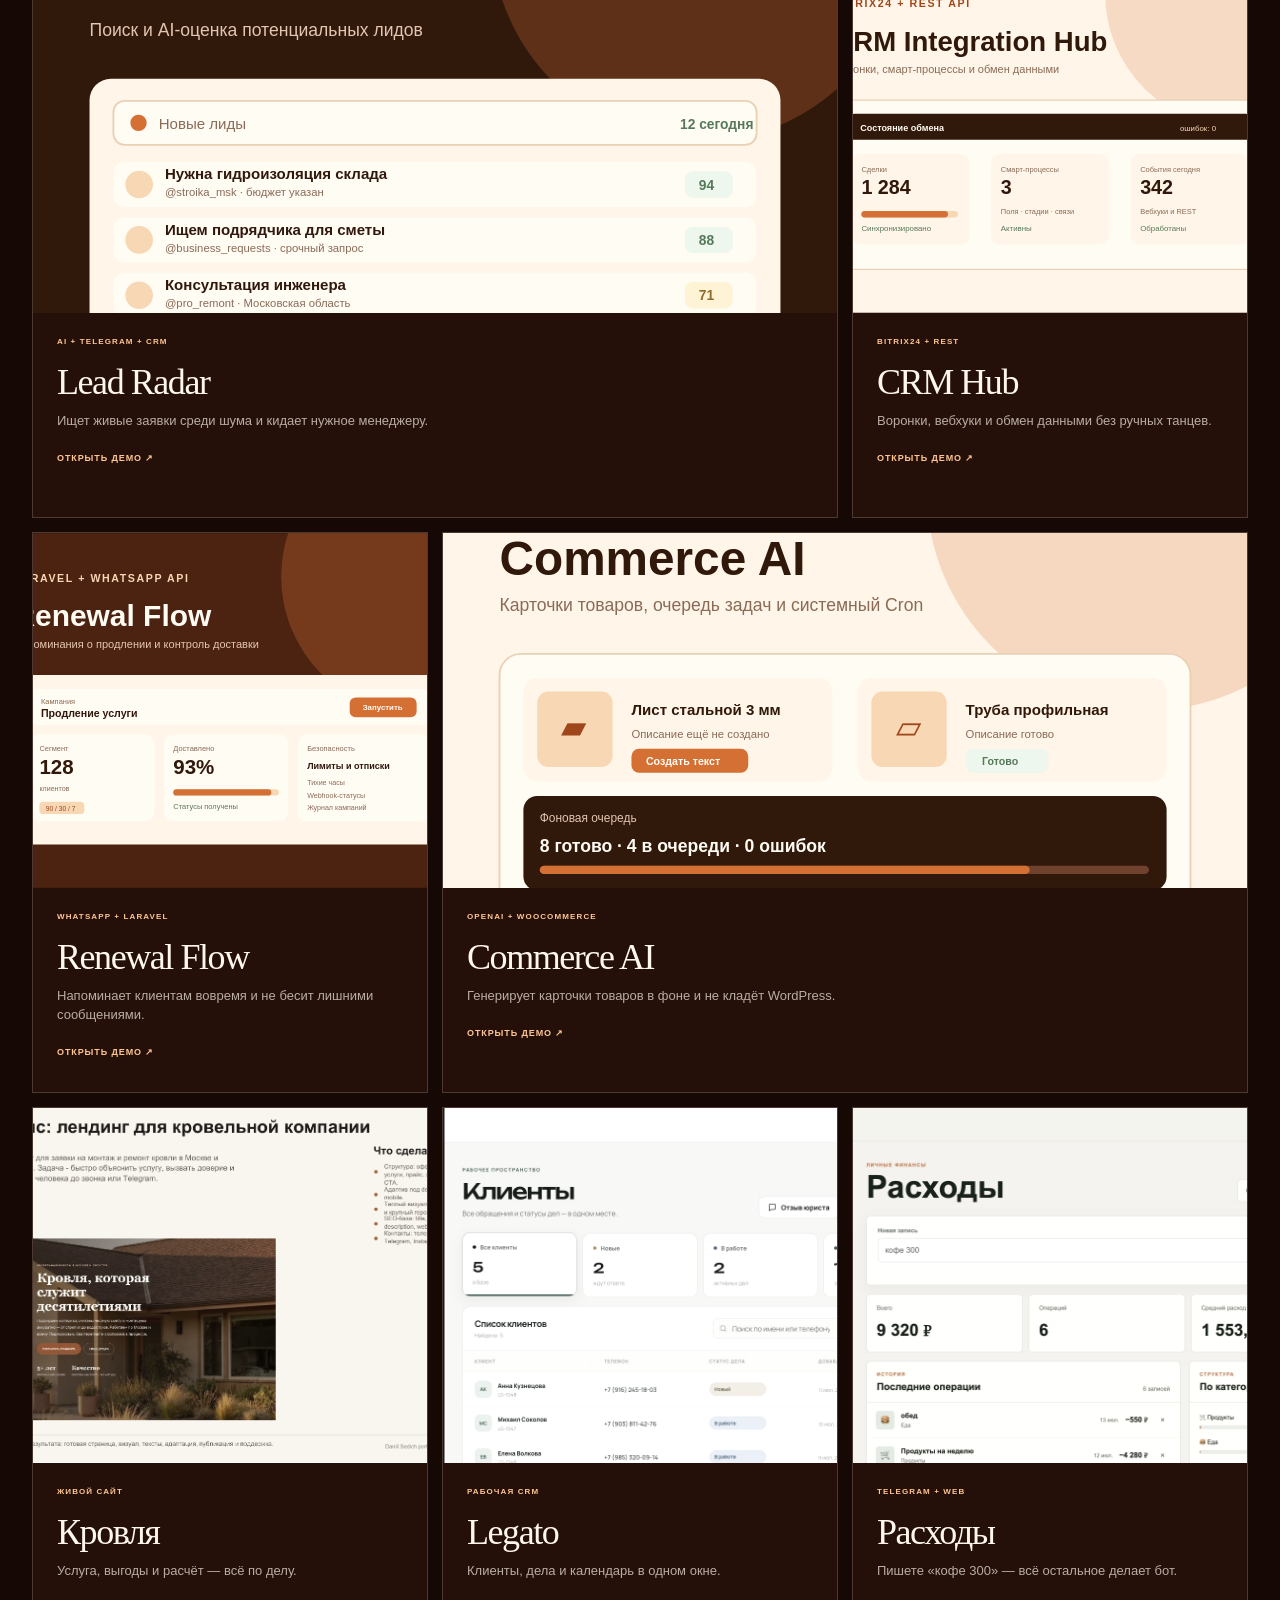
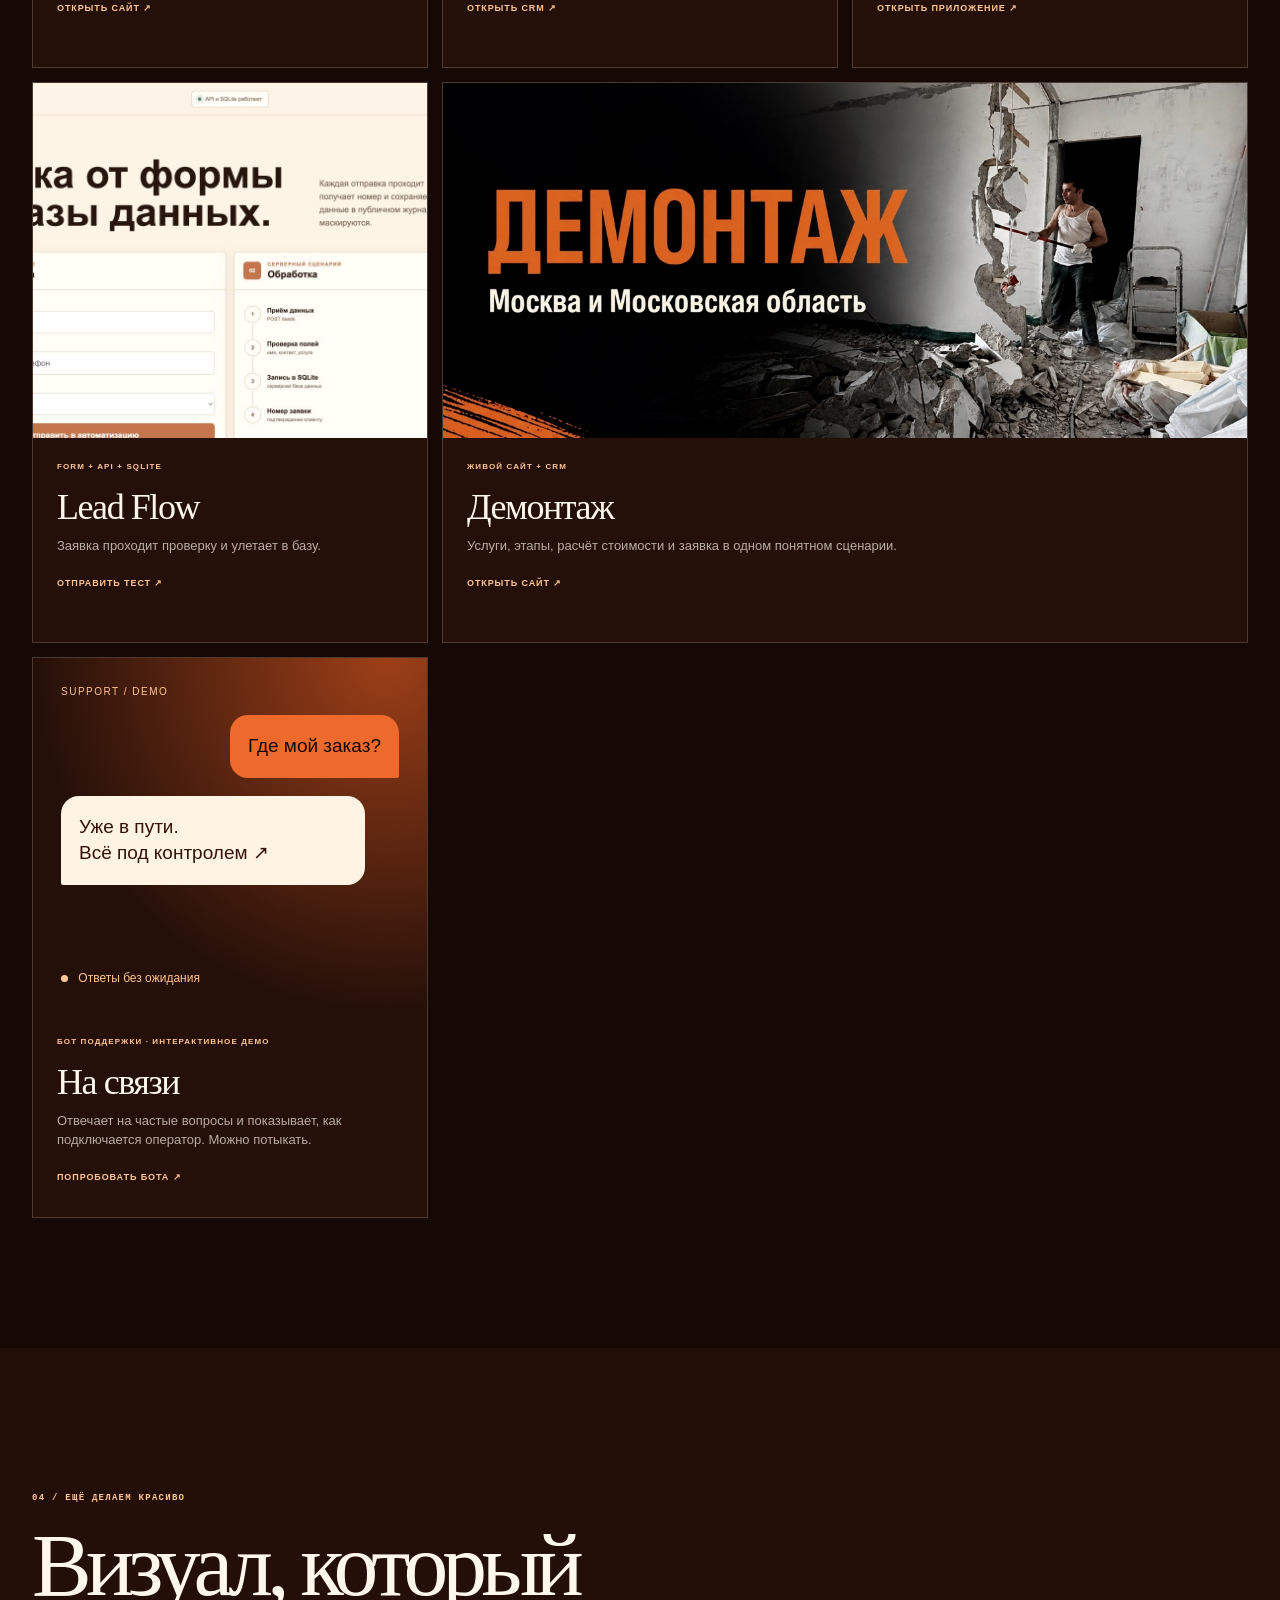
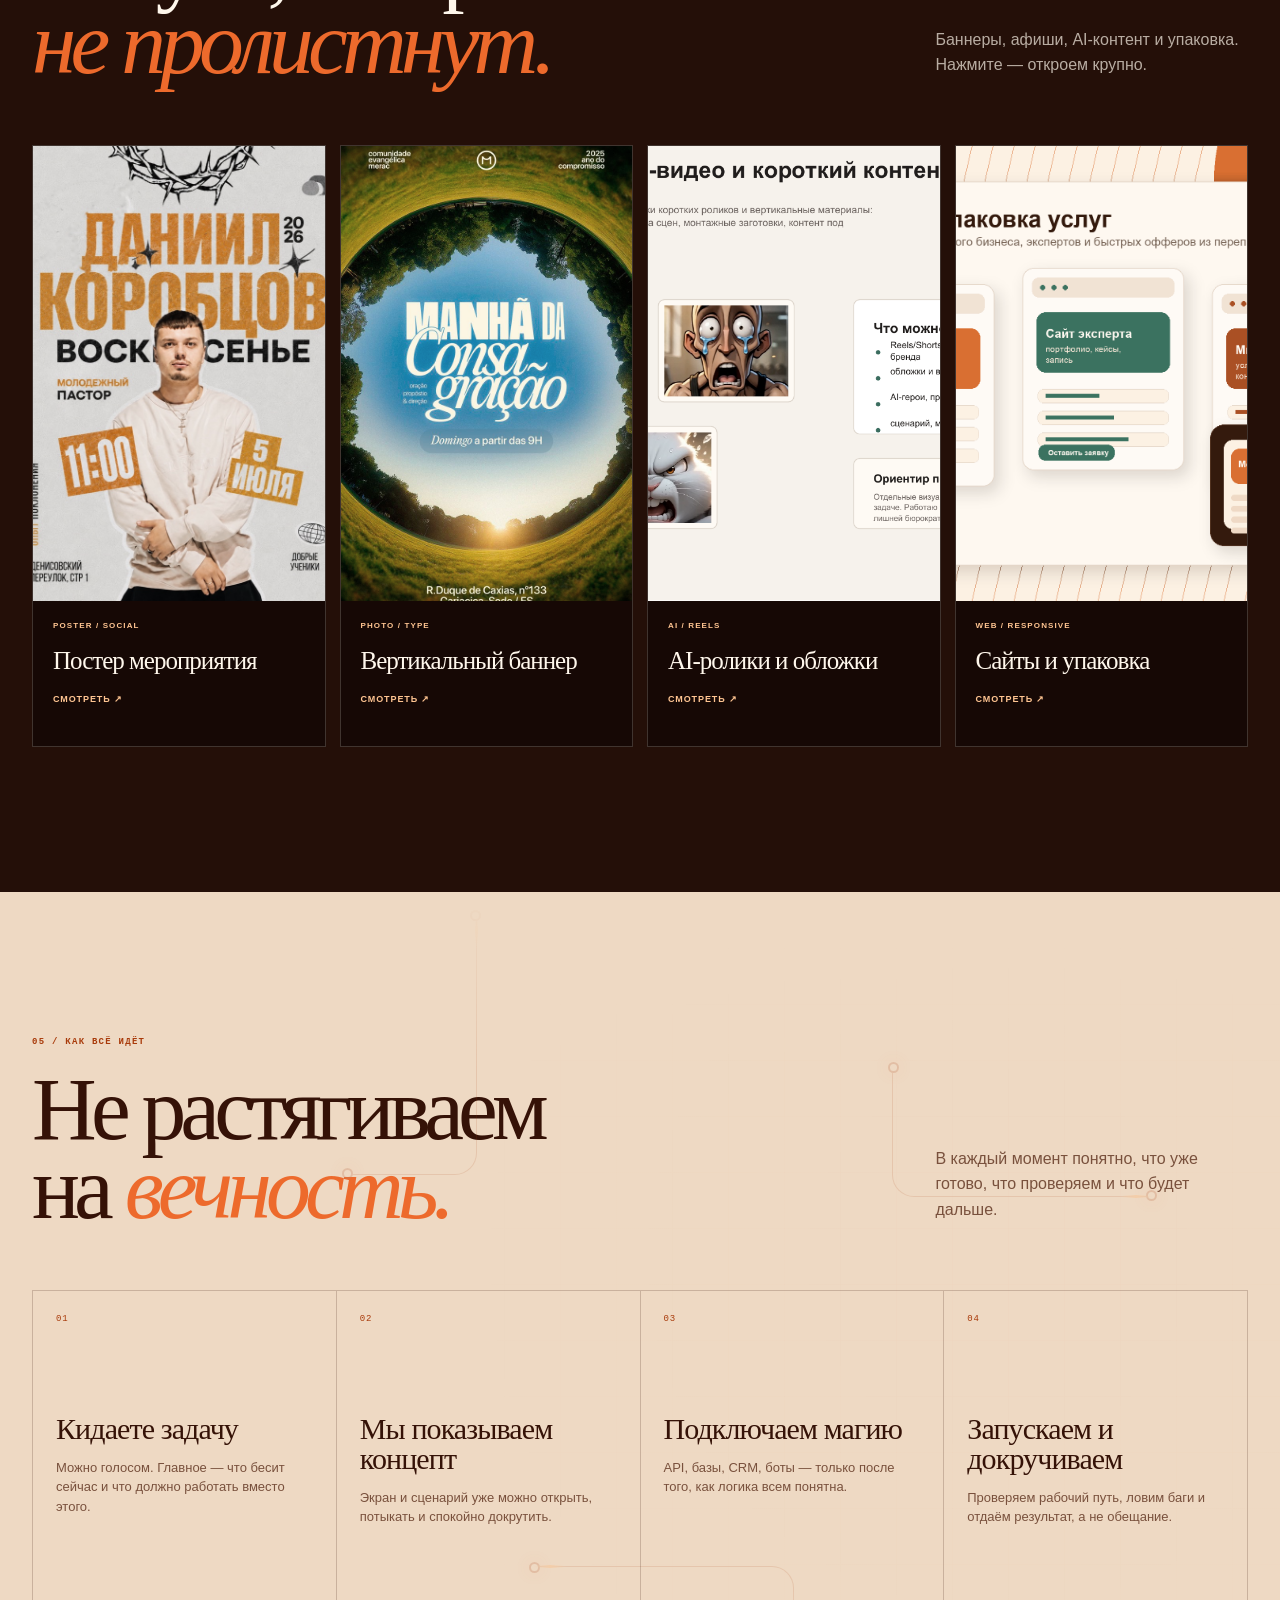
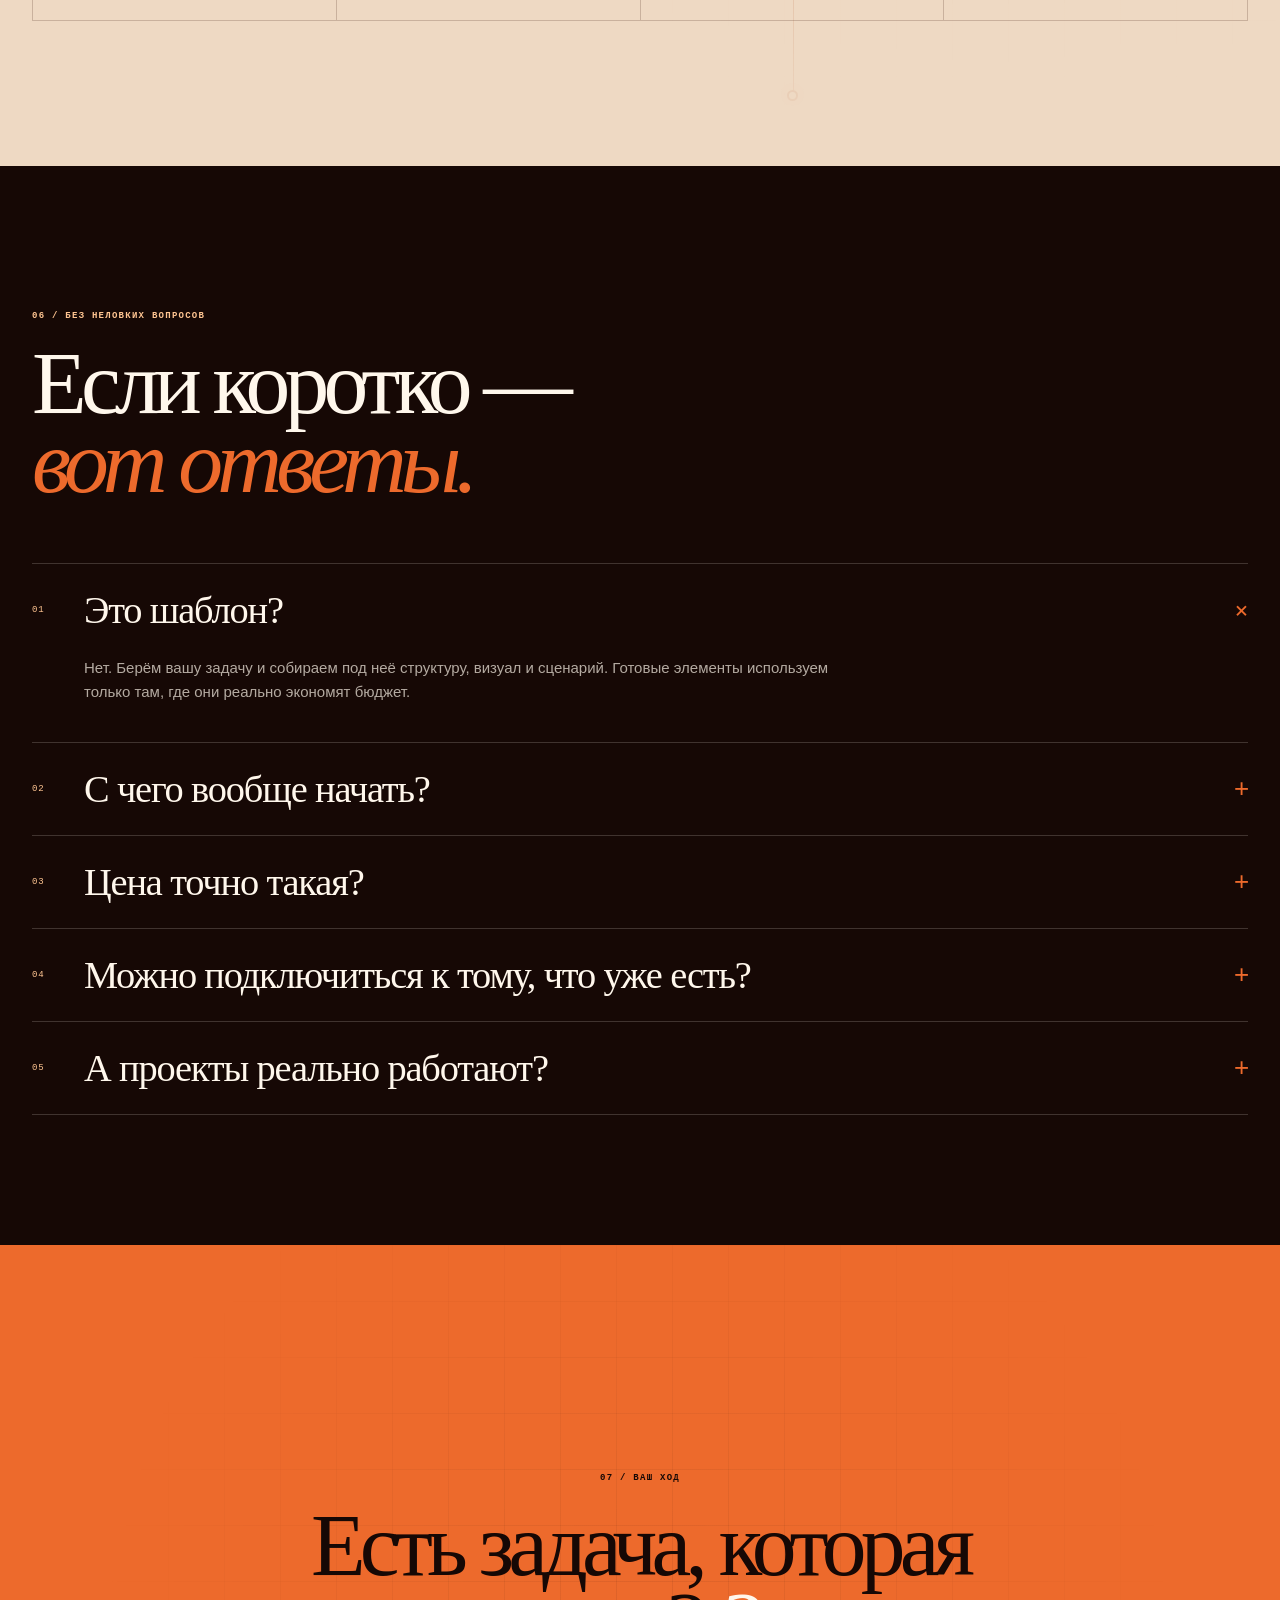
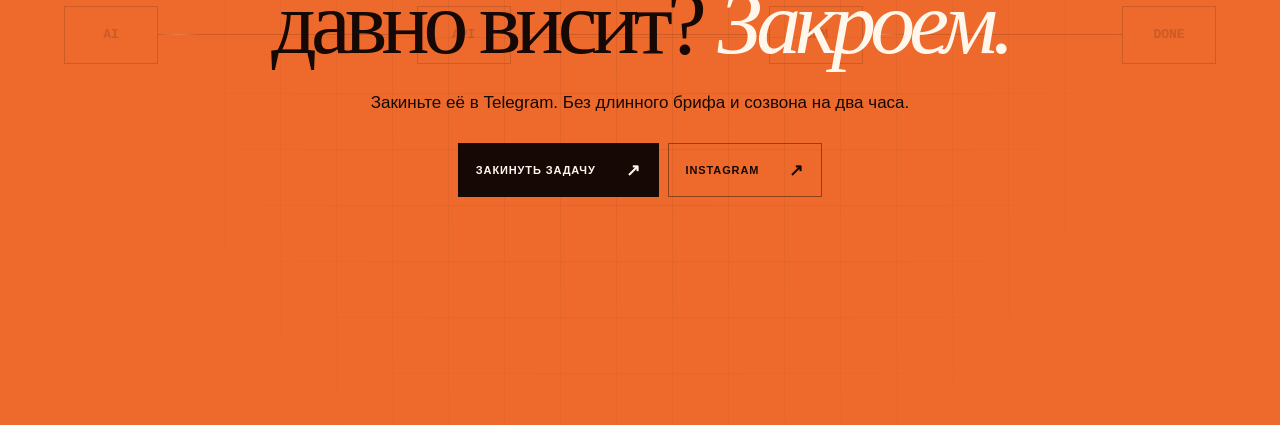
==== commit a6cd54cc: "Add interactive support bot demo and legal approach section" ====
--- a/index.html
+++ b/index.html
@@ -23,6 +23,7 @@
     <link rel="canonical" href="https://wm669vjvr2-ui.github.io/baraskinlab/" />
     <link rel="icon" type="image/png" href="assets/baraskin-lab-logo-motion.png" />
     <link rel="stylesheet" href="styles.css?v=20260724-2" />
+    <link rel="stylesheet" href="support-demo.css?v=20260924-1" />
     <script type="application/ld+json">
       {
         "@context": "https://schema.org",
@@ -126,8 +127,8 @@
         </div>
 
         <div class="hero-rail" aria-label="Факты о студии">
-          <div><span>01 / PORTFOLIO</span><strong>13 работ</strong></div>
-          <div><span>02 / LIVE</span><strong>4 демо</strong></div>
+          <div><span>01 / PORTFOLIO</span><strong>14 работ</strong></div>
+          <div><span>02 / LIVE</span><strong>5 демо</strong></div>
           <div><span>03 / LANDING</span><strong>от 2 000 ₽</strong></div>
           <div><span>04 / AUTOMATION</span><strong>от 5 000 ₽</strong></div>
         </div>
@@ -234,6 +235,17 @@
           </article>
         </div>
       </section>
+
+      <aside class="trust-note" aria-labelledby="trust-title">
+        <div class="trust-mark" aria-hidden="true">РФ<br /><span>152-ФЗ</span></div>
+        <div>
+          <p class="section-index">ПРОЗРАЧНАЯ РАБОТА</p>
+          <h2 id="trust-title">С учётом закона.<br /><em>С понятными условиями.</em></h2>
+          <p>Разрабатываем сайты и ботов с учётом применимых требований законодательства РФ, в том числе 152-ФЗ «О персональных данных».</p>
+          <p>До старта фиксируем объём работ, стоимость и этапы. Для проектов с персональными данными согласуем, что собираем, где храним и какие согласия нужны.</p>
+          <small>Конкретные требования и юридические документы согласуем под ваш бизнес.</small>
+        </div>
+      </aside>
 
       <section id="works" class="section works">
         <div class="works-heading reveal">
@@ -249,7 +261,7 @@
               <button class="work-filter" type="button" data-filter="systems" aria-pressed="false">Системы</button>
               <button class="work-filter" type="button" data-filter="sites" aria-pressed="false">Сайты</button>
             </div>
-            <span class="work-count" id="work-count" aria-live="polite">9 работ</span>
+            <span class="work-count" id="work-count" aria-live="polite">10 работ</span>
           </div>
         </div>
 
@@ -333,6 +345,20 @@
               <h3>Демонтаж</h3>
               <p>Услуги, этапы, расчёт стоимости и заявка в одном понятном сценарии.</p>
               <b>Открыть сайт ↗</b>
+            </div>
+          </button>
+          <button class="work-item support-card reveal" id="support-demo" type="button" data-support-demo data-category="systems" aria-haspopup="dialog" aria-controls="support-dialog">
+            <span class="support-cover" aria-hidden="true">
+              <span class="support-cover-label">SUPPORT / DEMO</span>
+              <span class="support-cover-message support-cover-user">Где мой заказ?</span>
+              <span class="support-cover-message">Уже в пути.<br />Всё под контролем ↗</span>
+              <span class="support-cover-status"><i></i> Ответы без ожидания</span>
+            </span>
+            <div class="work-copy">
+              <span>БОТ ПОДДЕРЖКИ · ИНТЕРАКТИВНОЕ ДЕМО</span>
+              <h3>На связи</h3>
+              <p>Отвечает на частые вопросы и показывает, как подключается оператор. Можно потыкать.</p>
+              <b>Попробовать бота ↗</b>
             </div>
           </button>
         </div>
@@ -472,6 +498,46 @@
       </div>
     </dialog>
 
+    <dialog class="support-dialog" id="support-dialog" aria-labelledby="support-title" aria-describedby="support-description">
+      <div class="support-toolbar">
+        <span>BARASKIN LAB / ИНТЕРАКТИВНОЕ ДЕМО</span>
+        <button type="button" class="support-close" aria-label="Закрыть демо бота">×</button>
+      </div>
+      <div class="support-layout">
+        <div class="support-intro">
+          <p class="section-index">БОТ ТЕХПОДДЕРЖКИ</p>
+          <h2 id="support-title">Всегда<br /><em>на связи.</em></h2>
+          <p id="support-description">Пример поддержки вымышленного магазина. Выберите вопрос или напишите свой — бот ответит по готовому сценарию.</p>
+          <ol class="support-steps">
+            <li>Спросите про доставку или оплату.</li>
+            <li>Проверьте учебный заказ <strong>1042</strong> или <strong>1043</strong>.</li>
+            <li>Посмотрите сценарий обращения к оператору.</li>
+          </ol>
+          <p class="support-disclaimer">Это демо: реальных заказов и оператора здесь нет. Для вашего бизнеса подключим ваши ответы и нужные сервисы отдельным этапом.</p>
+          <a class="button button-outline" href="https://t.me/skinyabaraban" target="_blank" rel="noopener">Хочу такого бота ↗</a>
+        </div>
+        <div class="support-chat">
+          <div class="support-chat-header">
+            <span class="support-avatar" aria-hidden="true">B</span>
+            <div><strong>Бот поддержки</strong><span>Учебный магазин · сценарное демо</span></div>
+            <button type="button" id="support-reset">Сначала ↺</button>
+          </div>
+          <div class="support-messages" id="support-messages" role="log" aria-label="Переписка с демо-ботом" aria-live="polite" aria-relevant="additions" tabindex="0"></div>
+          <p class="support-typing" id="support-typing" role="status"></p>
+          <div class="support-suggestions" id="support-suggestions" aria-label="Готовые вопросы"></div>
+          <form class="support-form" id="support-form" novalidate>
+            <label for="support-input">Ваше сообщение</label>
+            <div class="support-input-row">
+              <input id="support-input" type="text" maxlength="500" autocomplete="off" placeholder="Например: где мой заказ?" aria-describedby="support-privacy support-error" />
+              <button type="submit" id="support-send">Отправить ↗</button>
+            </div>
+            <p class="support-error" id="support-error" role="alert"></p>
+            <p class="support-privacy" id="support-privacy">Не вводите личные данные. Сообщения никуда не отправляются и очищаются при закрытии демо.</p>
+          </form>
+        </div>
+      </div>
+    </dialog>
+
     <div class="floating-contact" aria-label="Быстрая связь">
       <a
         href="https://t.me/skinyabaraban?text=%D0%9F%D1%80%D0%B8%D0%B2%D0%B5%D1%82%21%20%D0%A5%D0%BE%D1%87%D1%83%20%D0%B7%D0%B0%D0%BA%D0%B8%D0%BD%D1%83%D1%82%D1%8C%20%D0%B7%D0%B0%D0%B4%D0%B0%D1%87%D1%83."
@@ -482,5 +548,6 @@
     </div>
 
     <script src="script.js?v=20260724-2"></script>
+    <script src="support-demo.js?v=20260924-1"></script>
   </body>
 </html>
--- a/support-demo.css
+++ b/support-demo.css
@@ -0,0 +1,84 @@
+/* Original components, using the portfolio's existing colour and type tokens. */
+.trust-note {
+  display: grid;
+  grid-template-columns: 140px minmax(0, 820px);
+  gap: 48px;
+  padding: 56px max(32px, calc((100vw - 1320px) / 2));
+  background: var(--paper-warm);
+  color: var(--ink);
+  border-top: 1px solid var(--line-dark);
+}
+.trust-mark { align-self: start; padding: 24px 12px; border: 1px solid var(--orange-deep); font-size: 42px; text-align: center; }
+.trust-mark span { font-size: 16px; font-weight: 700; }
+.trust-note .section-index { color: var(--orange-deep); margin-top: 0; }
+.trust-note h2 { margin: 0 0 20px; font: 400 clamp(30px, 3.5vw, 48px)/1.1 var(--serif); letter-spacing: -.03em; }
+.trust-note p { max-width: 760px; font-size: 16px; line-height: 1.6; }
+.trust-note small { display: block; color: var(--muted-dark); font-size: 13px; line-height: 1.5; }
+.support-cover { display: flex; flex-direction: column; gap: 18px; height: 355px; padding: 28px; background: radial-gradient(at 90% 0%, #9d3f18, transparent 70%), var(--bg-soft); }
+.support-cover-label { font-size: 10px; letter-spacing: .15em; color: var(--orange-light); }
+.support-cover-message { max-width: 90%; padding: 18px; border-radius: 18px 18px 18px 2px; background: var(--paper); color: var(--ink); font-size: 19px; line-height: 1.4; }
+.support-cover-user { align-self: flex-end; border-radius: 18px 18px 2px 18px; background: var(--orange); color: var(--bg); }
+.support-cover-status { margin-top: auto; font-size: 12px; color: var(--orange-light); }
+.support-cover-status i { display: inline-block; width: 7px; height: 7px; margin-right: 7px; border-radius: 50%; background: currentColor; }
+.support-card:hover .support-cover-message { transform: translateY(-3px); }
+.support-cover-message { transition: transform 180ms ease-out; }
+.support-dialog { width: min(1100px, calc(100% - 32px)); max-width: none; max-height: calc(100dvh - 32px); padding: 0; border: 1px solid var(--line); background: var(--bg); color: var(--white); overflow: auto; }
+.support-dialog::backdrop { background: rgba(6, 1, 0, .86); }
+body.support-open { overflow: hidden; }
+.support-toolbar { position: sticky; top: 0; z-index: 2; display: flex; gap: 12px; align-items: center; justify-content: space-between; padding: 10px 16px 10px 28px; background: var(--bg); border-bottom: 1px solid var(--line); }
+.support-toolbar > span { font-size: 10px; letter-spacing: .12em; line-height: 1.5; color: var(--orange-light); }
+.support-close { flex: 0 0 44px; height: 44px; border: 1px solid var(--line); background: transparent; font-size: 27px; cursor: pointer; }
+.support-layout { display: grid; grid-template-columns: .85fr 1.15fr; }
+.support-intro { padding: 32px; }
+.support-intro h2 { margin: 16px 0 24px; font: 400 clamp(46px, 5vw, 66px)/.98 var(--serif); letter-spacing: -.04em; }
+.support-intro h2 em { color: var(--orange-light); }
+.support-intro p, .support-steps { color: var(--muted); font-size: 15px; line-height: 1.6; }
+.support-steps { padding-left: 22px; margin: 24px 0; }
+.support-steps li + li { margin-top: 10px; }
+.support-steps strong { color: var(--orange-light); }
+.support-intro .support-disclaimer { padding-top: 18px; border-top: 1px solid var(--line); font-size: 13px; }
+.support-intro .button { margin-top: 12px; }
+.support-chat { display: flex; min-width: 0; flex-direction: column; padding: 24px; border-left: 1px solid var(--line); background: var(--bg-deep); }
+.support-chat-header { display: flex; align-items: center; gap: 10px; padding-bottom: 18px; border-bottom: 1px solid var(--line); }
+.support-avatar { display: grid; flex: 0 0 40px; height: 40px; place-items: center; border-radius: 12px; background: var(--orange); color: var(--bg); font-size: 24px; font-weight: 800; }
+.support-chat-header > div { flex: 1; min-width: 0; }
+.support-chat-header strong { font-size: 15px; }
+.support-chat-header div span { display: block; margin-top: 5px; color: var(--muted); font-size: 11px; line-height: 1.4; }
+#support-reset { min-height: 44px; padding: 8px; border: 1px solid var(--line); background: transparent; font-size: 12px; cursor: pointer; }
+.support-messages { display: flex; flex: 1 1 auto; flex-direction: column; gap: 12px; height: 310px; min-height: 240px; max-height: 360px; overflow-y: auto; overscroll-behavior: contain; padding: 18px 4px; scroll-behavior: auto; }
+.support-message { align-self: flex-start; max-width: 94%; padding: 13px 15px; border: 1px solid var(--line); border-radius: 14px 14px 14px 2px; background: var(--bg-soft); animation: support-arrive 180ms ease-out; overflow-wrap: anywhere; }
+.support-message strong { display: block; margin-bottom: 6px; color: var(--orange-light); font-size: 10px; letter-spacing: .03em; }
+.support-message p { margin: 0; font-size: 15px; line-height: 1.5; white-space: pre-wrap; }
+.support-message.is-user { align-self: flex-end; border-radius: 14px 14px 2px 14px; background: var(--paper); color: var(--ink); }
+.support-message.is-user strong { color: var(--muted-dark); }
+.support-typing { min-height: 20px; margin: 6px 0; color: var(--orange-light); font-size: 12px; }
+.support-suggestions { display: flex; flex-wrap: wrap; gap: 7px; margin-bottom: 18px; }
+.support-suggestions button { min-height: 44px; padding: 9px 12px; border: 1px solid var(--line); border-radius: 6px; background: transparent; font-size: 12px; cursor: pointer; }
+.support-suggestions button:hover { border-color: var(--orange-light); background: var(--bg-soft); }
+.support-form label { display: block; margin-bottom: 9px; font-size: 12px; font-weight: 700; }
+.support-input-row { display: flex; gap: 8px; }
+.support-input-row input { width: 100%; min-width: 0; min-height: 48px; padding: 12px; border: 1px solid var(--line); border-radius: 6px; background: var(--bg); color: var(--white); font: 16px var(--sans); }
+.support-input-row input::placeholder { color: var(--muted); }
+.support-input-row button { min-height: 48px; padding: 12px; border-radius: 6px; background: var(--orange); color: var(--bg); font-size: 12px; font-weight: 800; cursor: pointer; }
+.support-dialog button:disabled { opacity: .5; cursor: wait; }
+.support-error { min-height: 18px; margin: 6px 0 0; color: var(--orange-light); font-size: 12px; line-height: 1.5; }
+.support-privacy { margin: 5px 0 0; font-size: 11px; line-height: 1.5; color: var(--muted); }
+.support-dialog :focus-visible, .support-card:focus-visible { outline: 3px solid var(--orange-light); outline-offset: 3px; }
+@keyframes support-arrive { from { opacity: 0; transform: translateY(5px); } to { opacity: 1; transform: translateY(0); } }
+@media (max-width: 760px) {
+  .trust-note { grid-template-columns: 1fr; gap: 20px; padding: 36px 24px; }
+  .trust-mark { justify-self: start; padding: 12px 20px; font-size: 26px; }
+  .support-dialog { width: calc(100% - 16px); max-height: calc(100dvh - 16px); }
+  .support-toolbar { padding-left: 16px; }
+  .support-layout { display: flex; flex-direction: column; }
+  .support-chat { order: -1; padding: 16px; border-left: 0; border-bottom: 1px solid var(--line); }
+  .support-intro { padding: 24px; }
+  .support-messages { flex: none; height: 240px; max-height: 36dvh; min-height: 160px; }
+  .support-input-row button { max-width: 100px; }
+  .support-cover { height: 330px; }
+}
+@media (prefers-reduced-motion: reduce) {
+  .support-message { animation: none; }
+  .support-cover-message { transition: none; }
+  .support-card:hover .support-cover-message { transform: none; }
+}
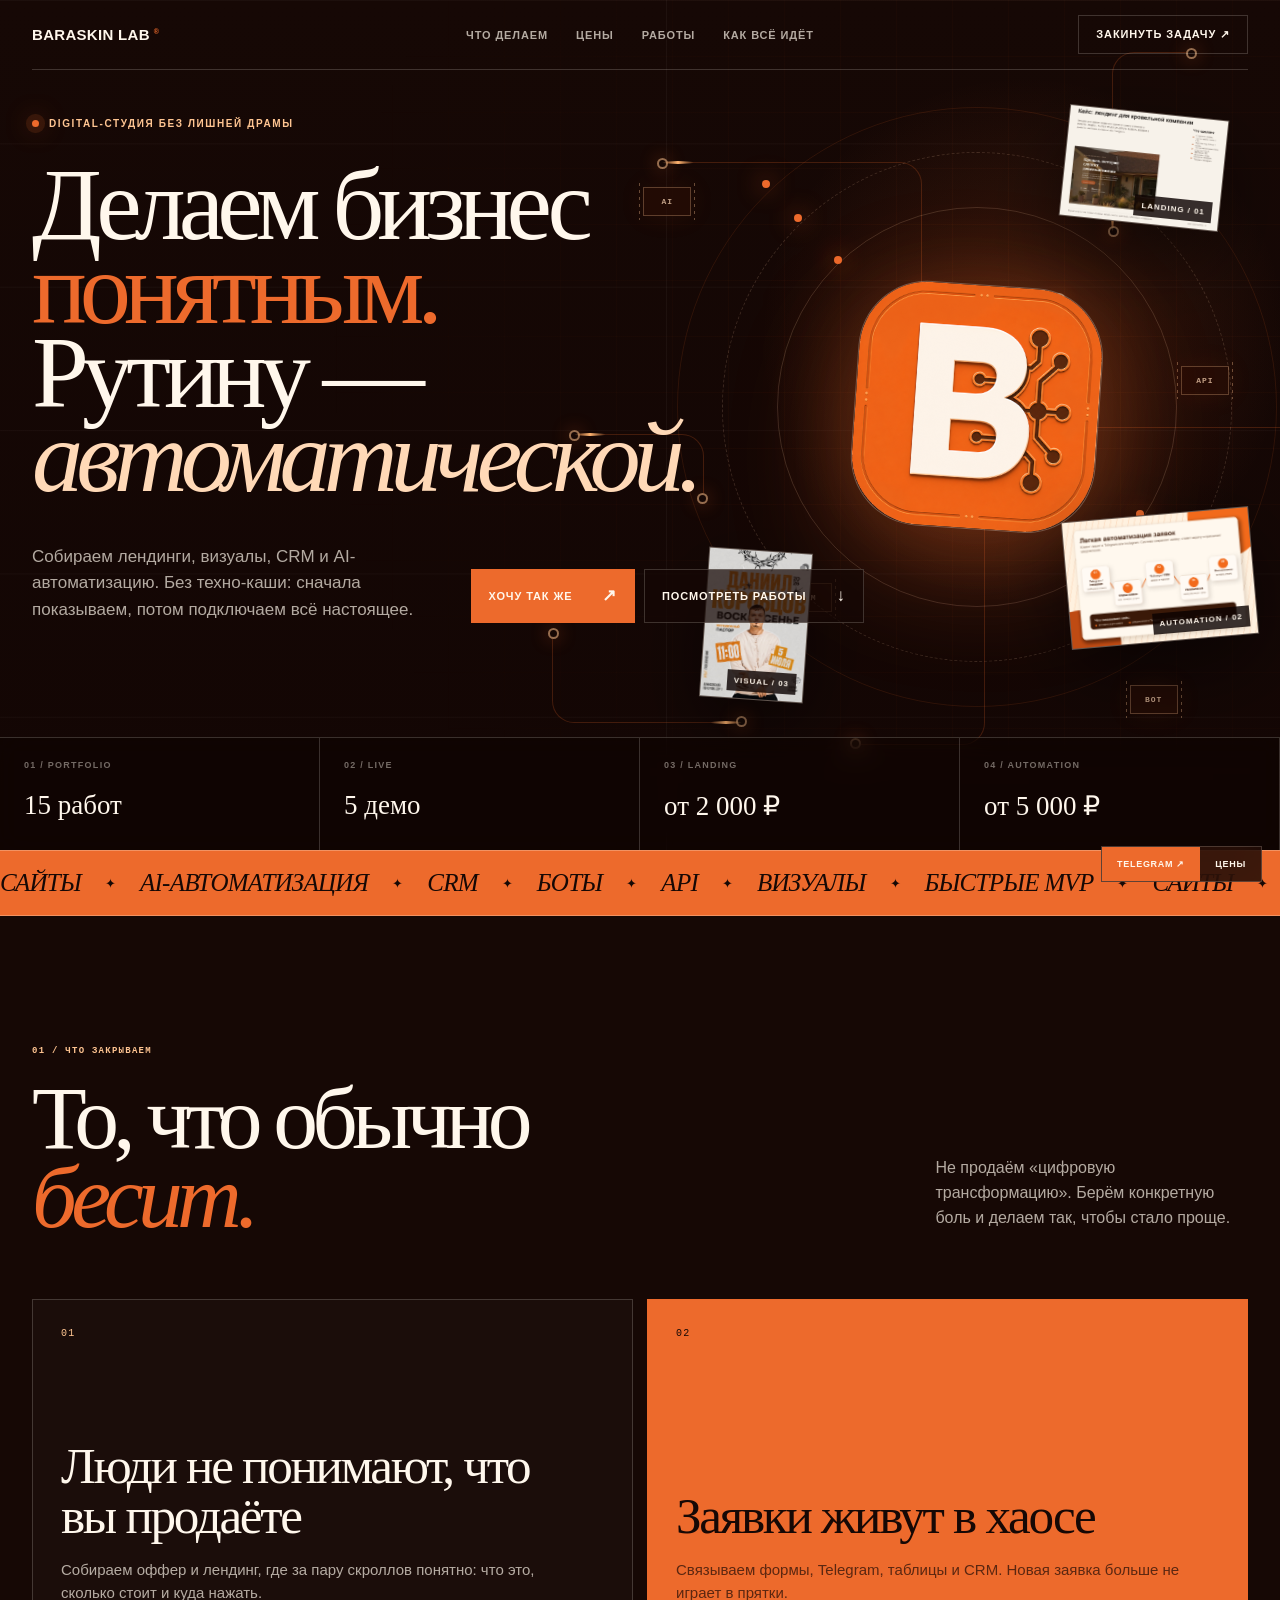
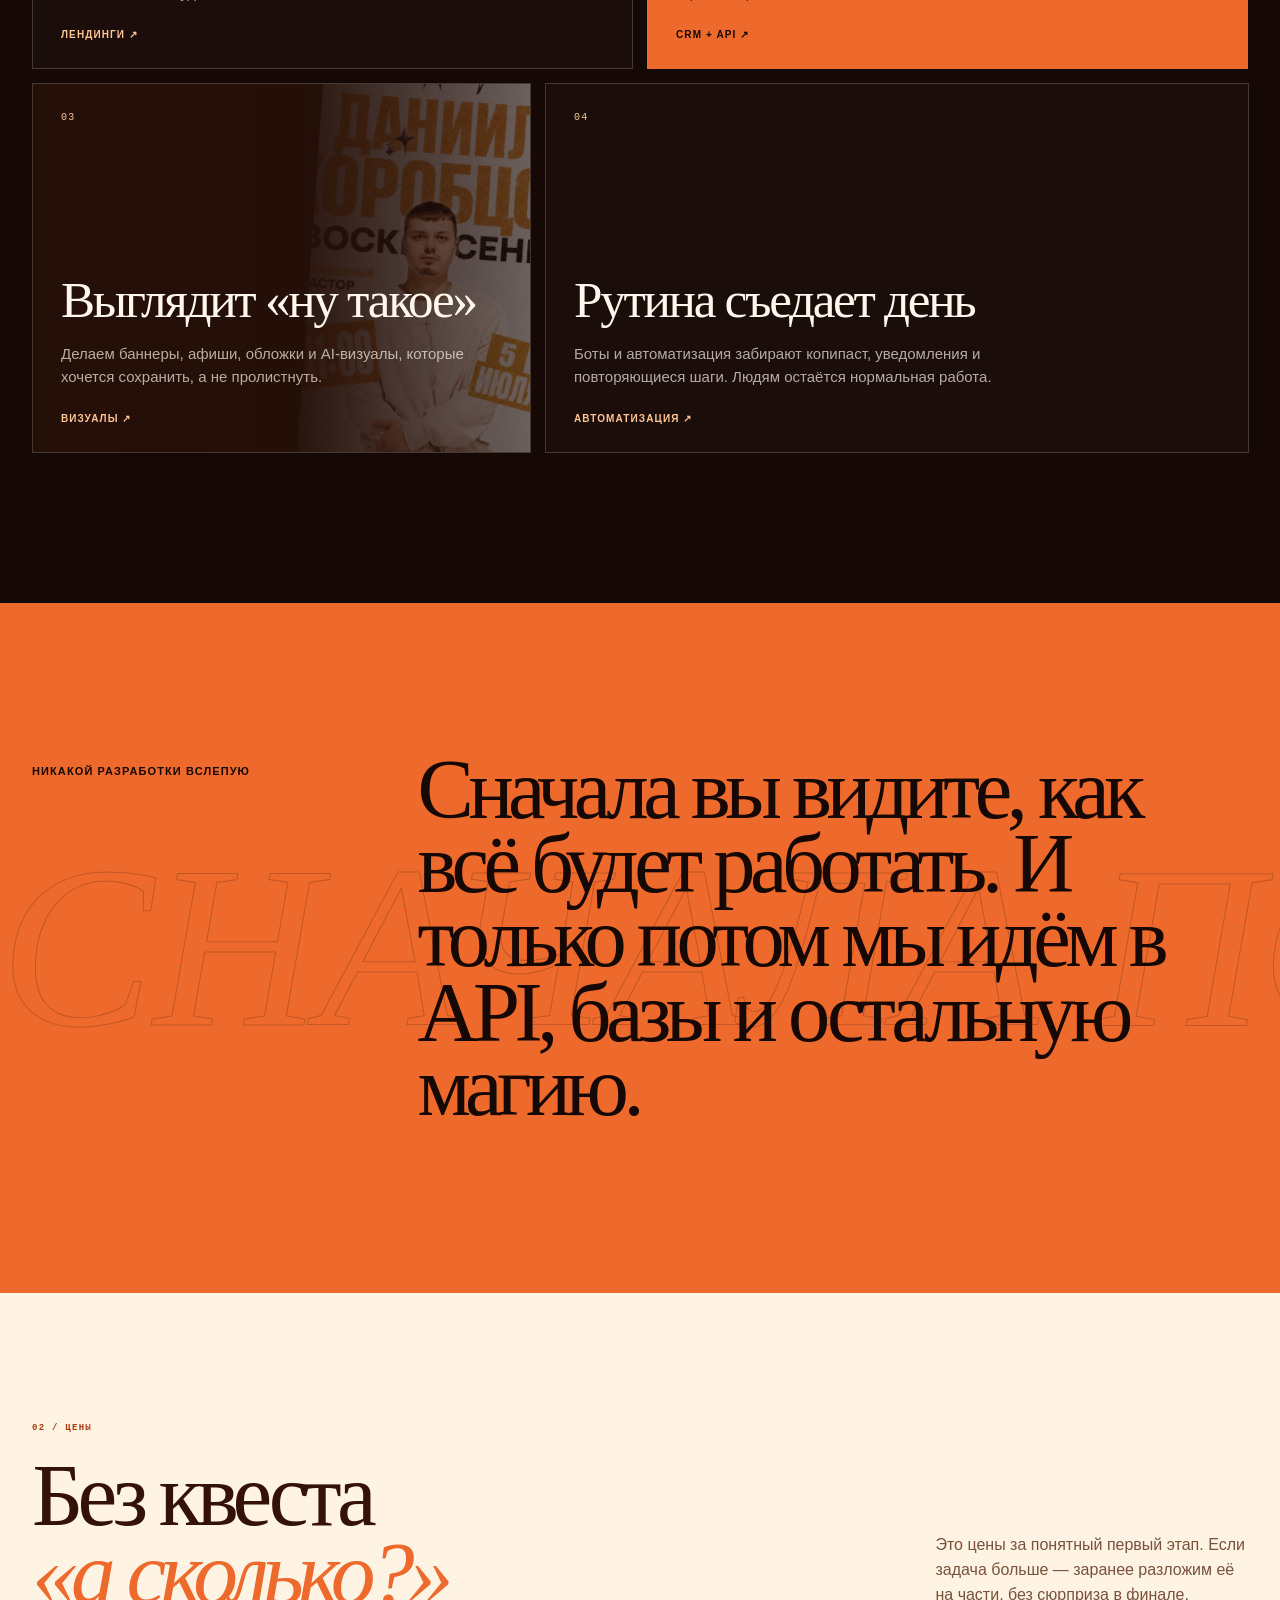
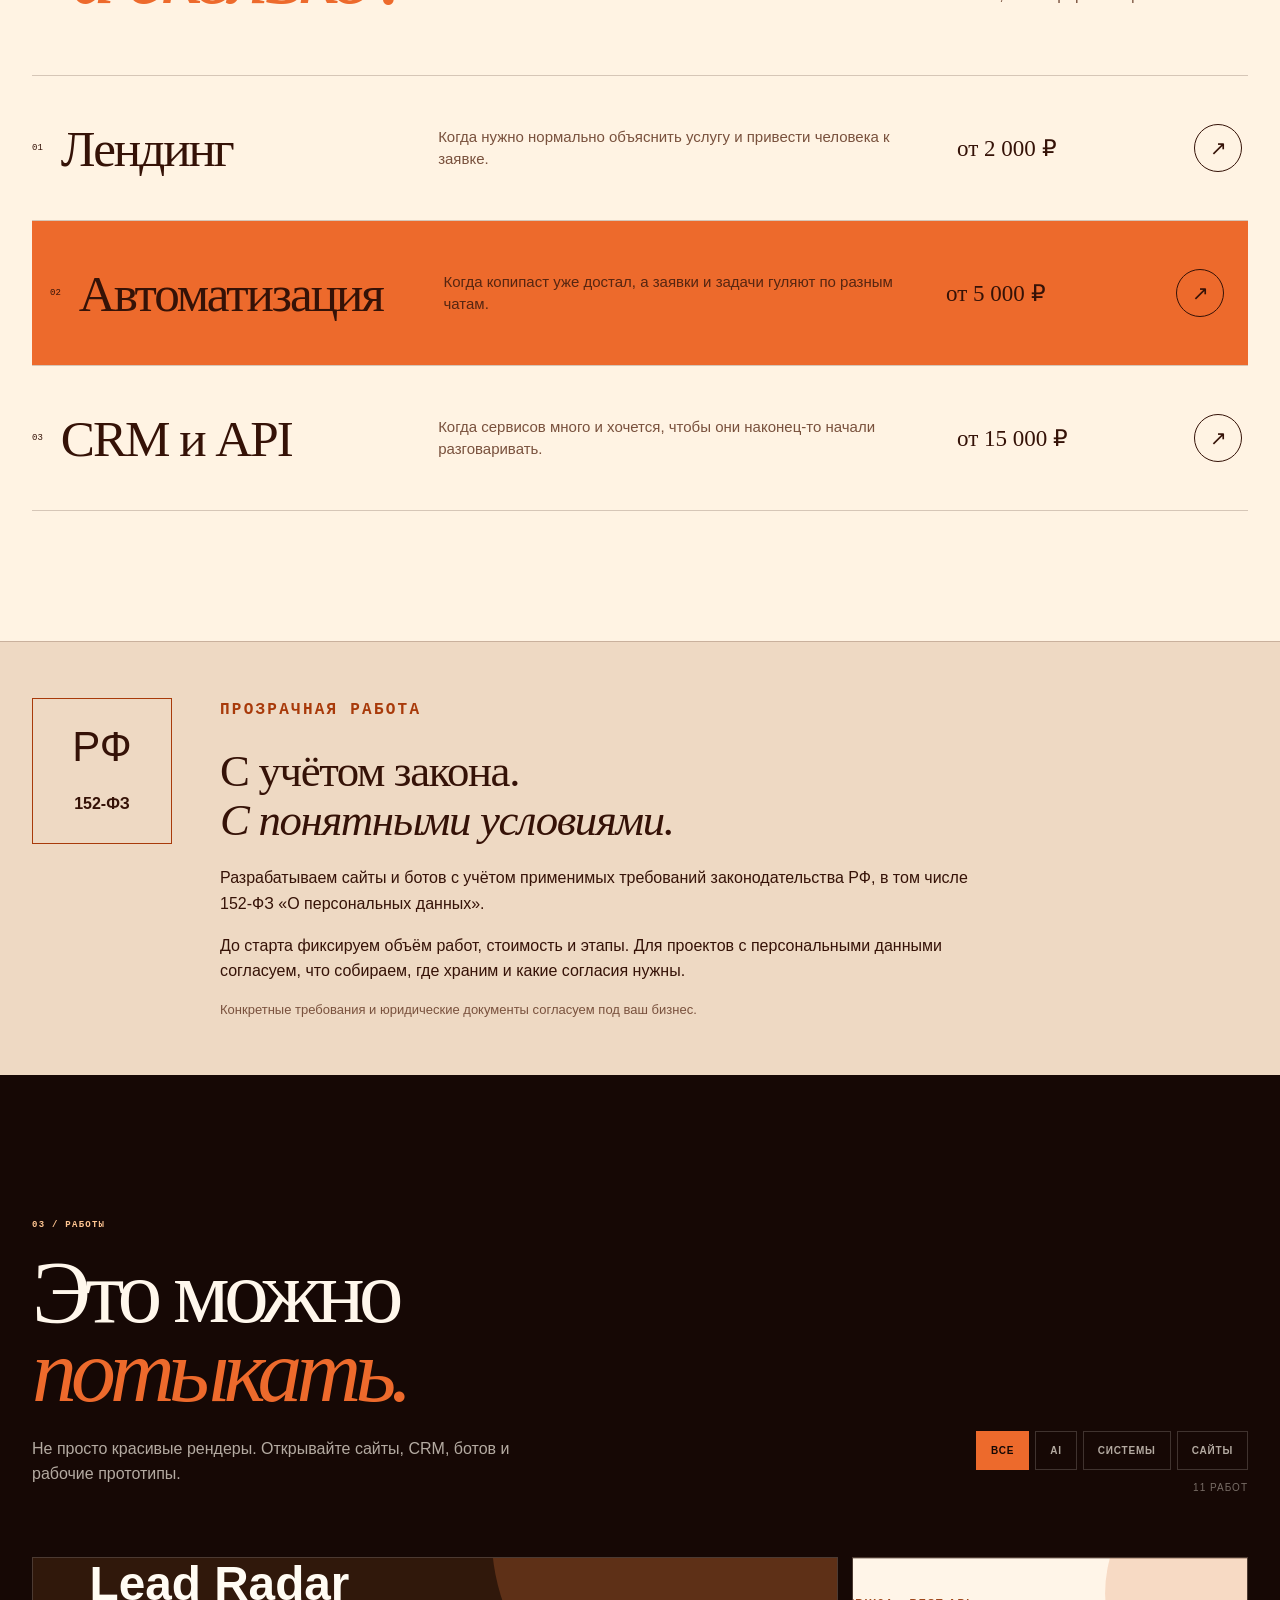
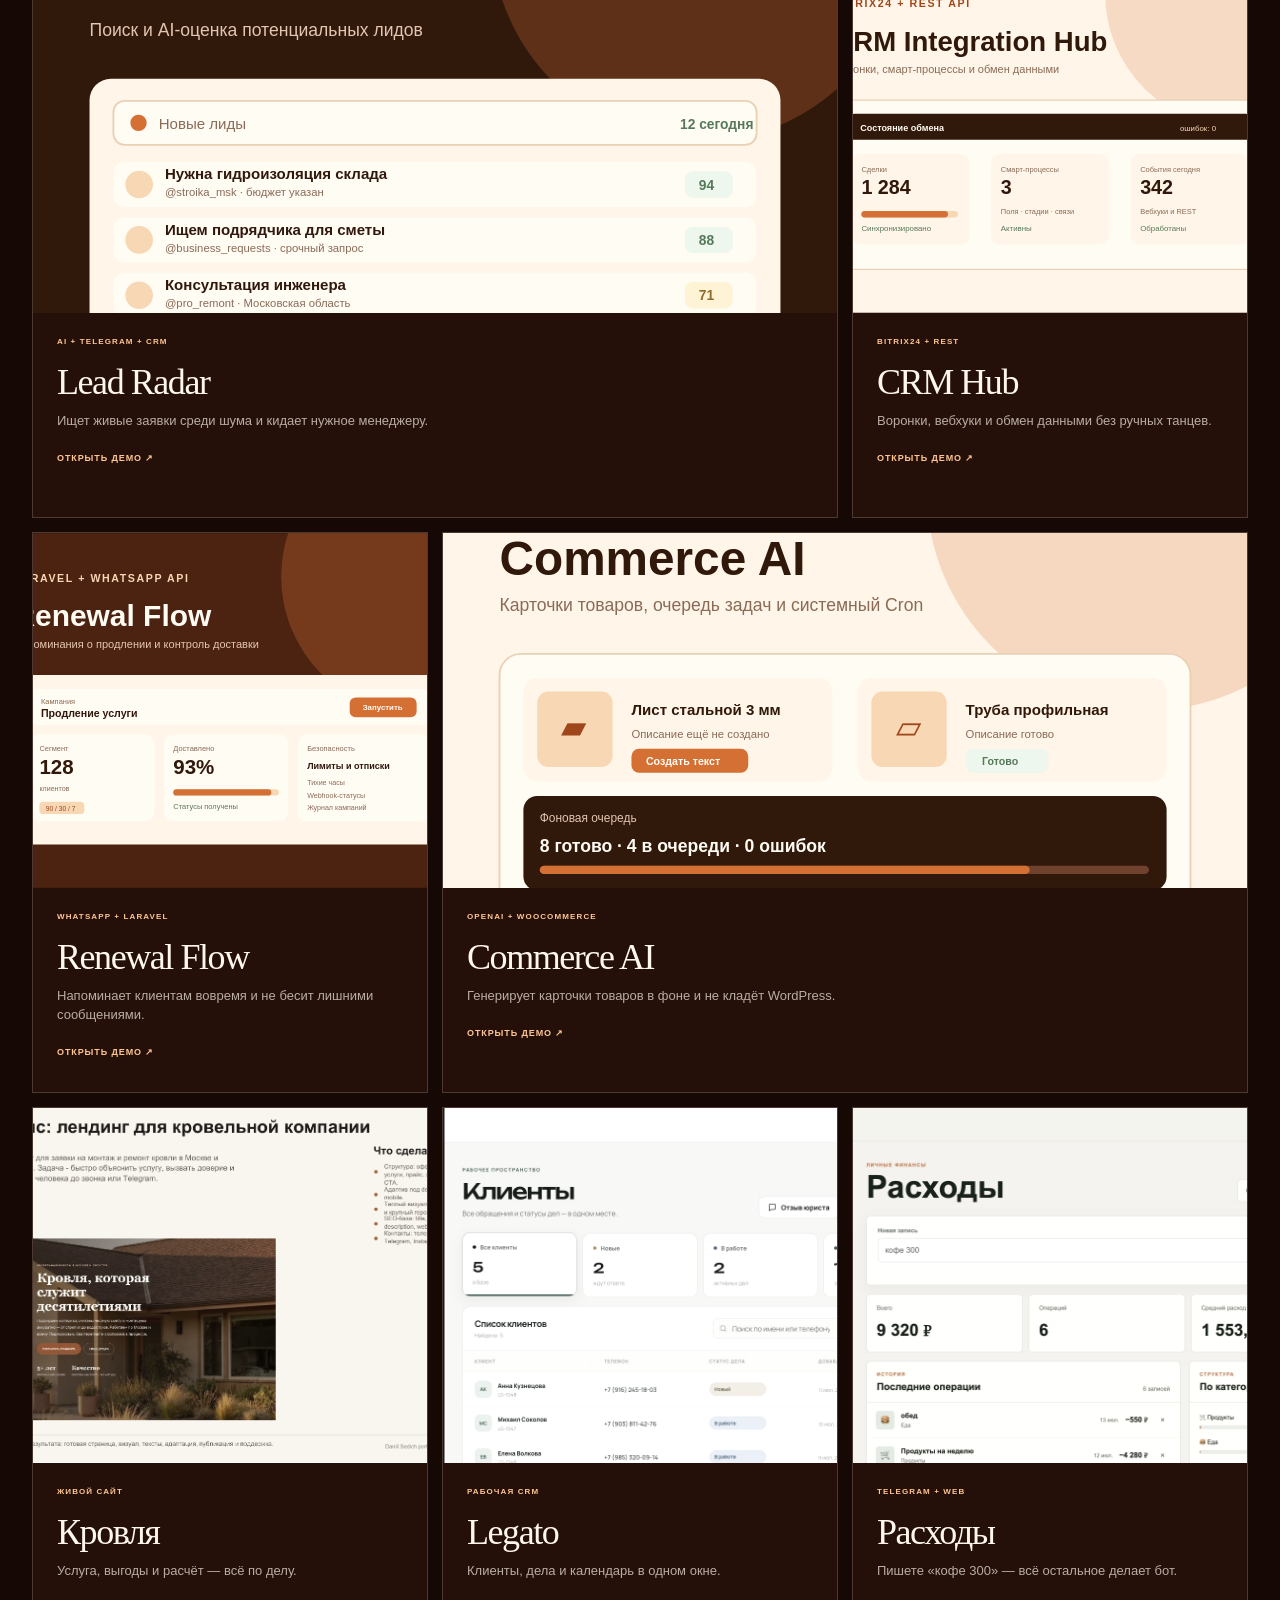
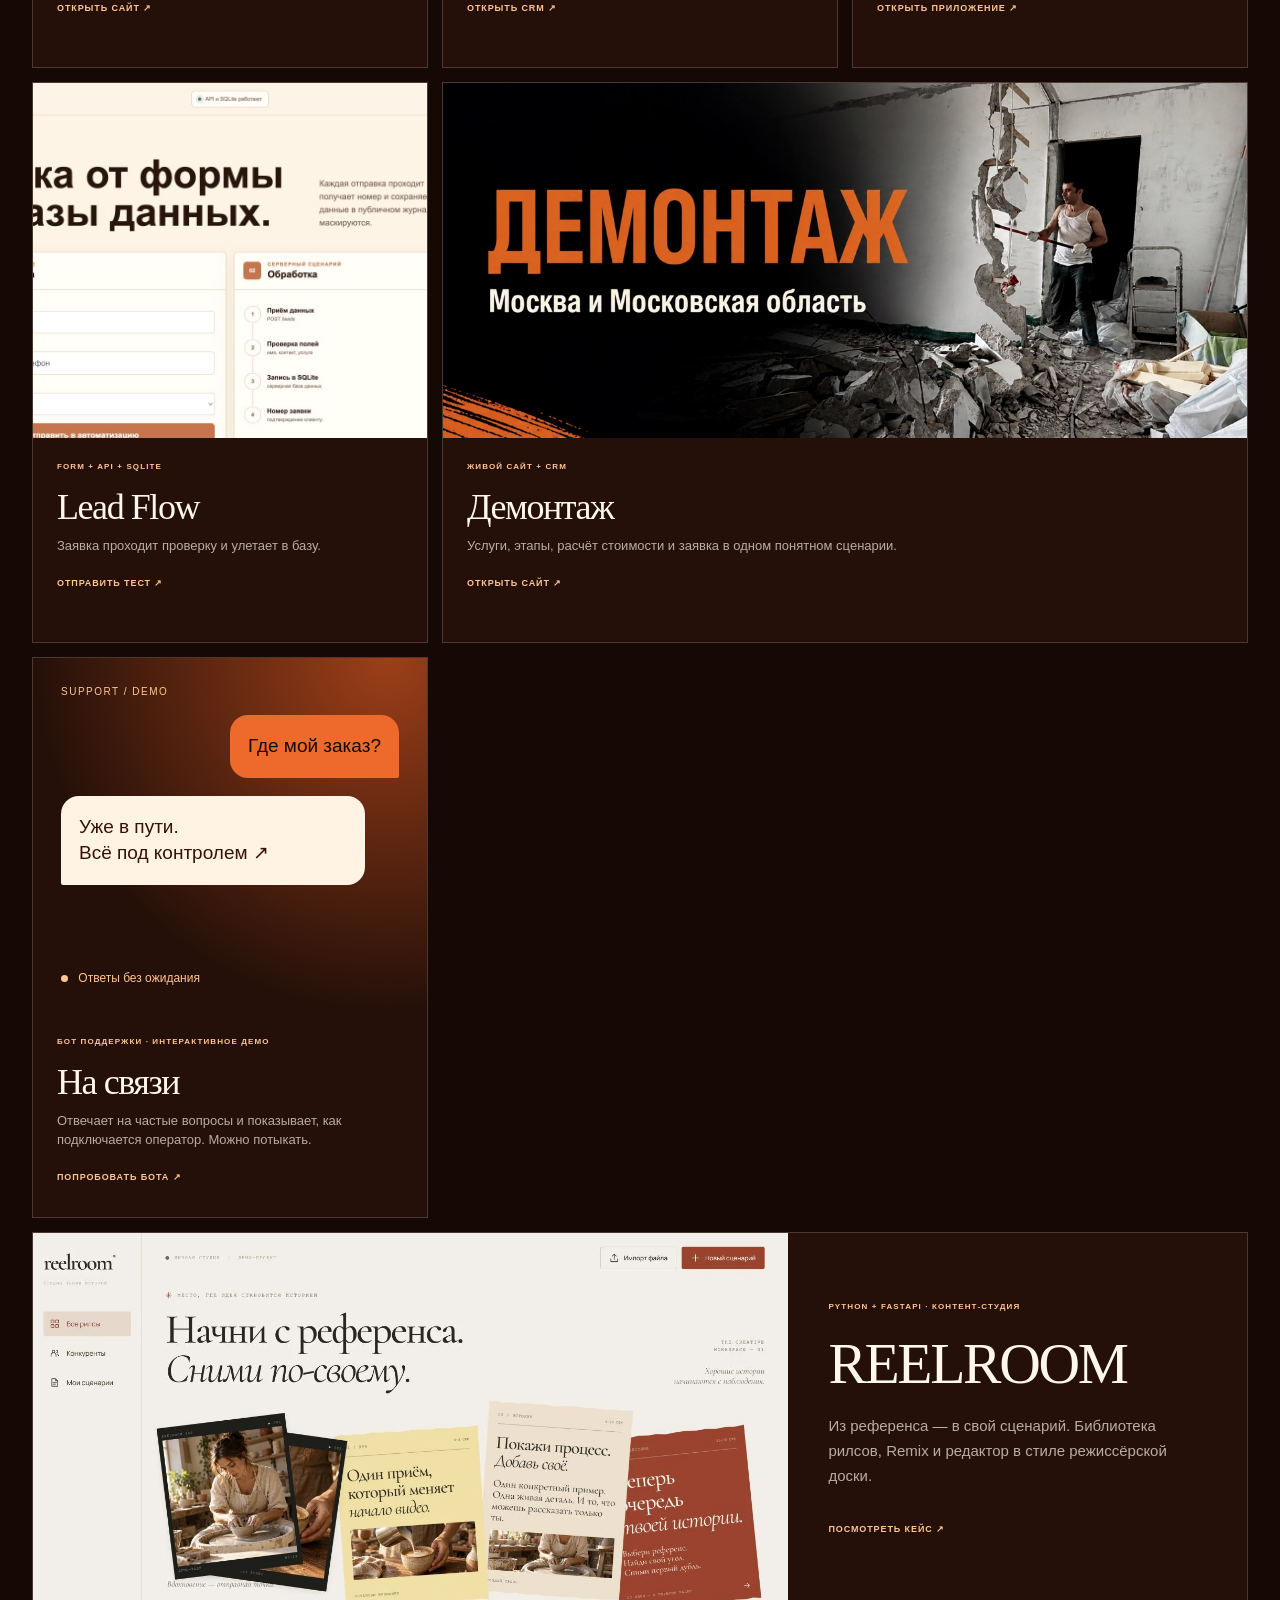
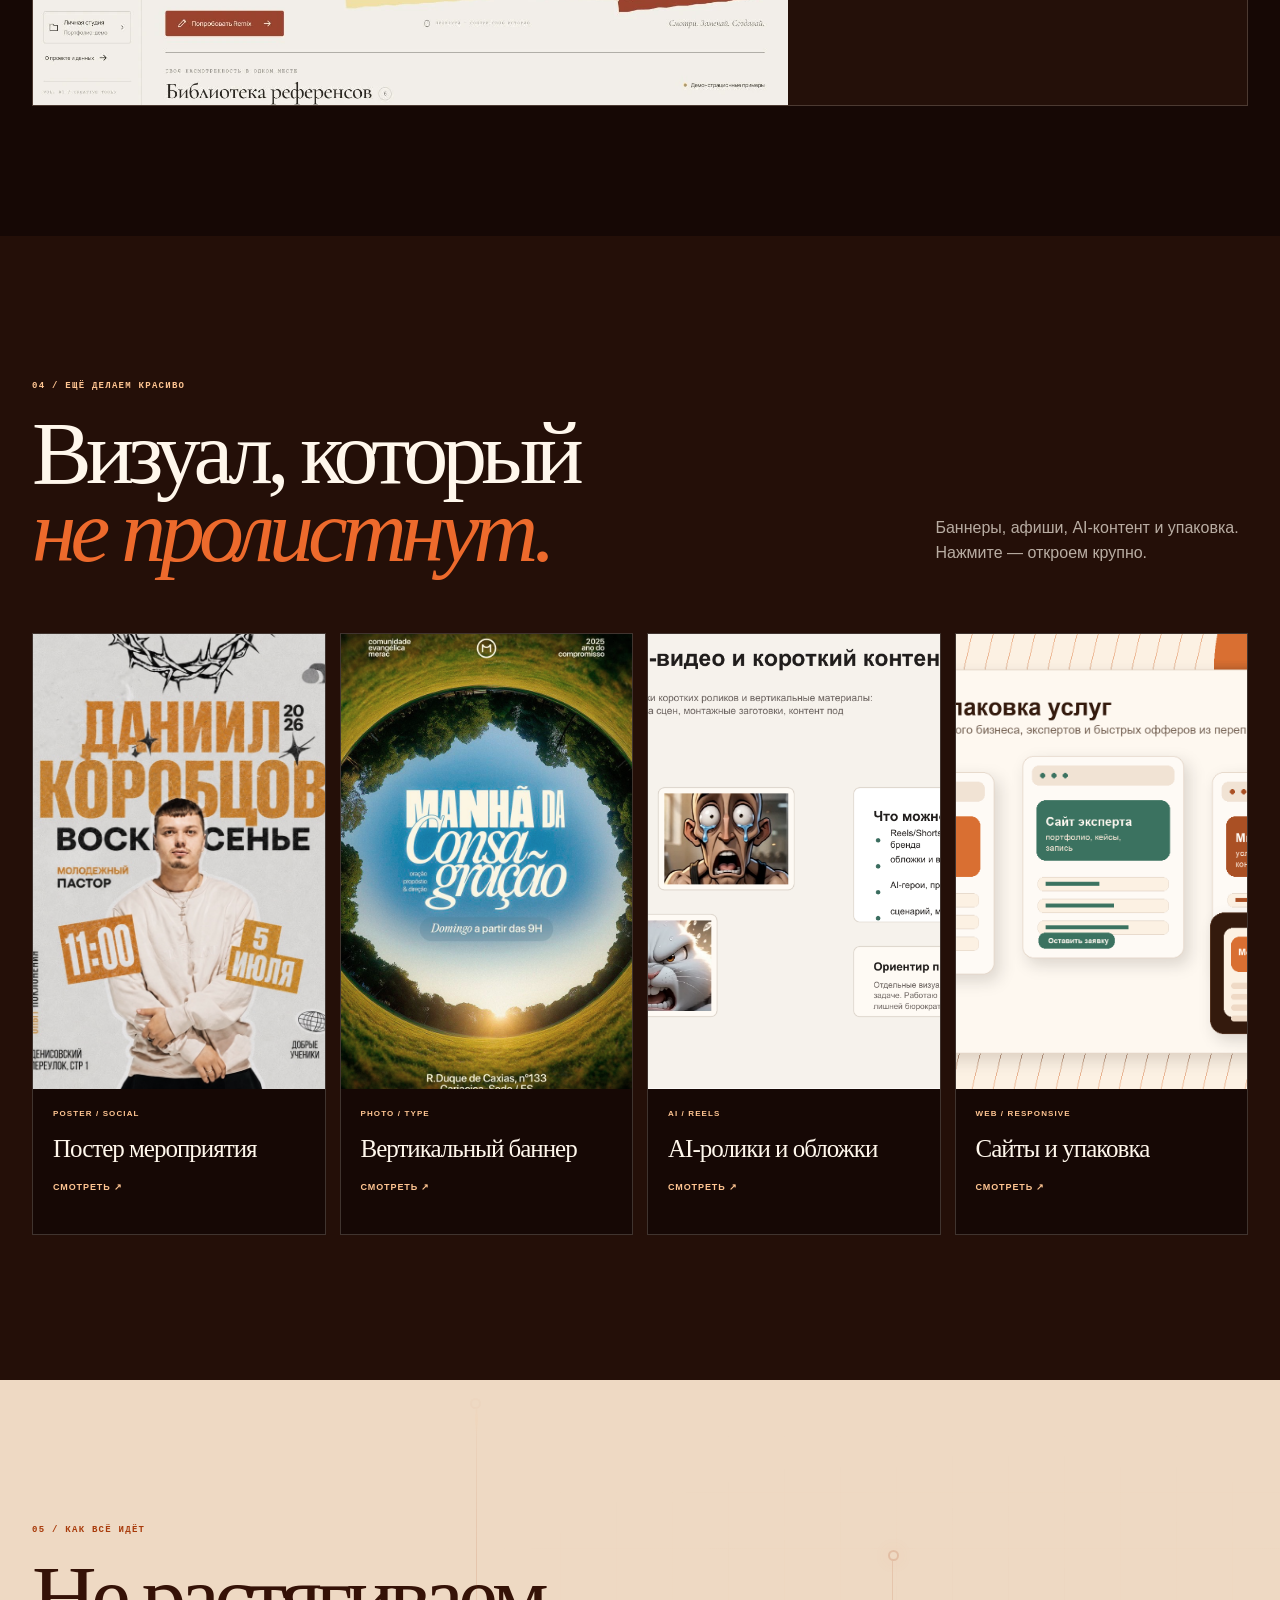
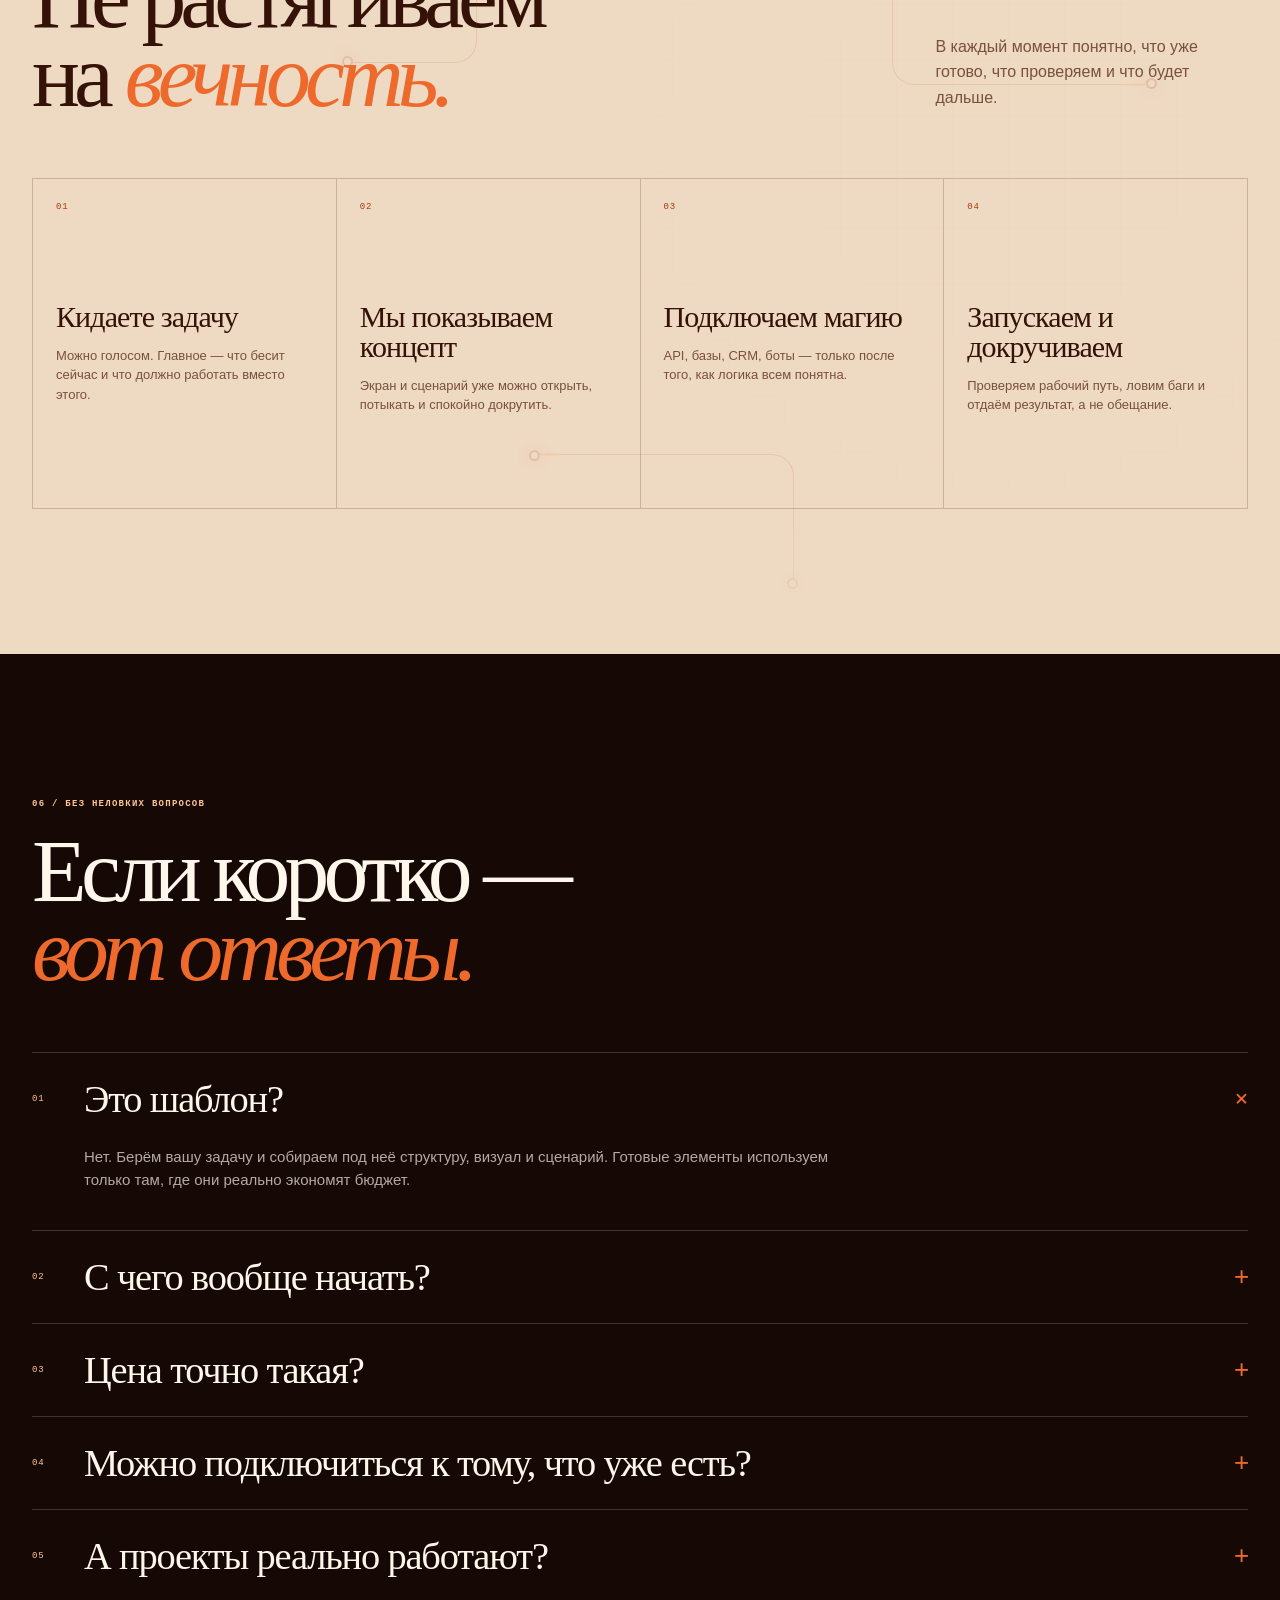
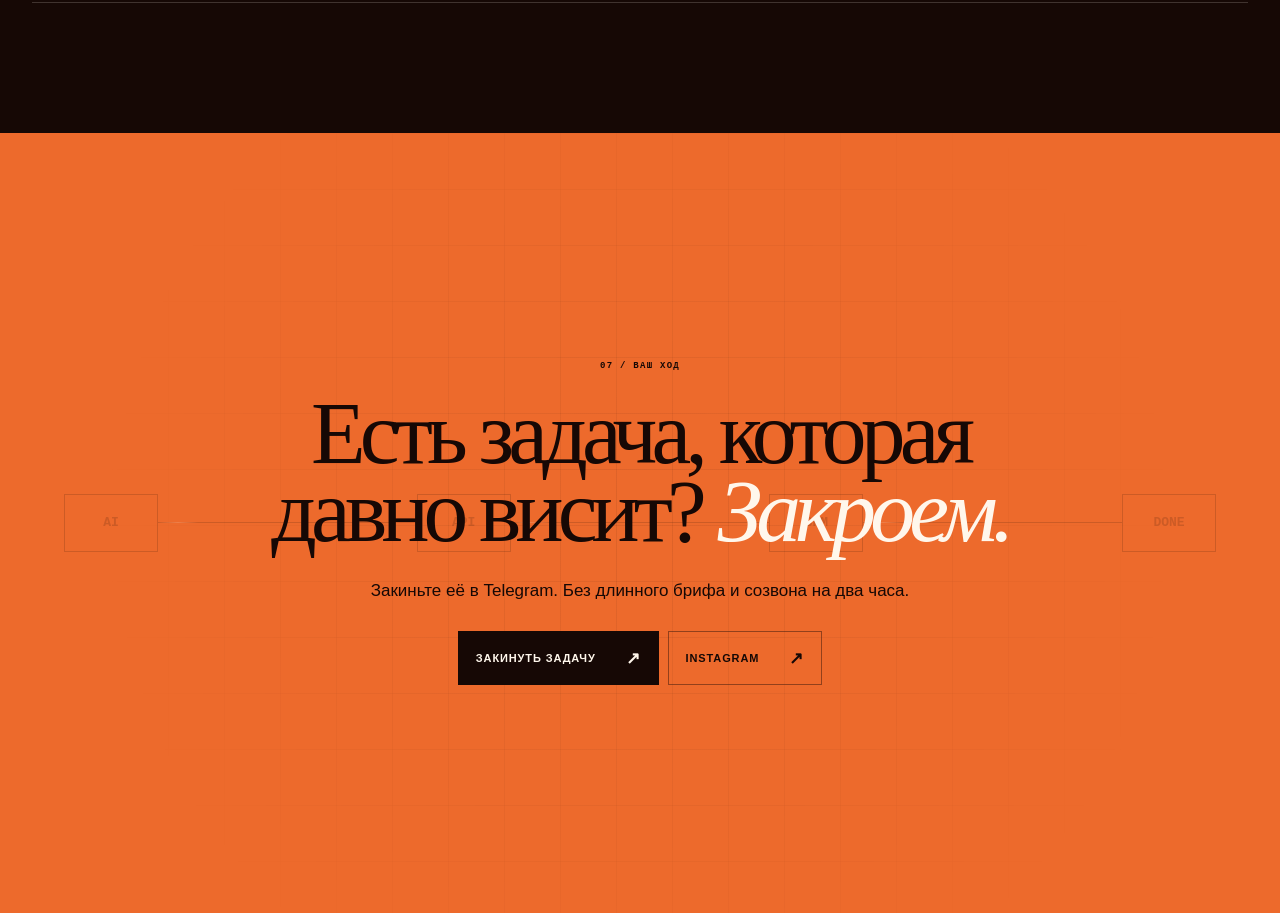
==== commit 301806cf: "Add REELROOM application case to portfolio" ====
--- a/index.html
+++ b/index.html
@@ -24,6 +24,7 @@
     <link rel="icon" type="image/png" href="assets/baraskin-lab-logo-motion.png" />
     <link rel="stylesheet" href="styles.css?v=20260724-2" />
     <link rel="stylesheet" href="support-demo.css?v=20260924-1" />
+    <link rel="stylesheet" href="reelroom-case.css?v=20261019-1" />
     <script type="application/ld+json">
       {
         "@context": "https://schema.org",
@@ -127,7 +128,7 @@
         </div>
 
         <div class="hero-rail" aria-label="Факты о студии">
-          <div><span>01 / PORTFOLIO</span><strong>14 работ</strong></div>
+          <div><span>01 / PORTFOLIO</span><strong>15 работ</strong></div>
           <div><span>02 / LIVE</span><strong>5 демо</strong></div>
           <div><span>03 / LANDING</span><strong>от 2 000 ₽</strong></div>
           <div><span>04 / AUTOMATION</span><strong>от 5 000 ₽</strong></div>
@@ -261,7 +262,7 @@
               <button class="work-filter" type="button" data-filter="systems" aria-pressed="false">Системы</button>
               <button class="work-filter" type="button" data-filter="sites" aria-pressed="false">Сайты</button>
             </div>
-            <span class="work-count" id="work-count" aria-live="polite">10 работ</span>
+            <span class="work-count" id="work-count" aria-live="polite">11 работ</span>
           </div>
         </div>
 
@@ -361,7 +362,17 @@
               <b>Попробовать бота ↗</b>
             </div>
           </button>
-        </div>
+          <button class="work-item reelroom-work reveal" id="reelroom" type="button" data-case="reelroom" data-category="ai" aria-haspopup="dialog" aria-controls="case-dialog">
+            <img src="assets/reelroom-desktop.webp" alt="REELROOM: библиотека рилсов и бумажные карточки сценария" width="1440" height="900" loading="lazy" />
+            <div class="work-copy">
+              <span>PYTHON + FASTAPI · КОНТЕНТ-СТУДИЯ</span>
+              <h3>REELROOM</h3>
+              <p>Из референса — в свой сценарий. Библиотека рилсов, Remix и редактор в стиле режиссёрской доски.</p>
+              <b>Посмотреть кейс ↗</b>
+            </div>
+          </button>
+        </div>
+        <noscript><p><a href="projects/reelroom/">Посмотреть кейс REELROOM — студия референсов и сценариев</a></p></noscript>
       </section>
 
       <section id="visuals" class="section visuals">
@@ -547,7 +558,7 @@
       <a href="#prices">Цены</a>
     </div>
 
-    <script src="script.js?v=20260724-2"></script>
+    <script src="script.js?v=20261019-1"></script>
     <script src="support-demo.js?v=20260924-1"></script>
   </body>
 </html>
--- a/reelroom-case.css
+++ b/reelroom-case.css
@@ -0,0 +1,45 @@
+/* Focused addition to the existing BARASKIN LAB design system. */
+.rr-case-intro>div{min-width:0}
+.work-item.reelroom-work{grid-column:1/-1;display:grid;grid-template-columns:1.4fr .85fr;min-height:370px}
+.work-item.reelroom-work>img{height:100%;min-height:370px;object-fit:contain;object-position:center;background:#f3efe7;filter:none}
+.reelroom-work .work-copy{padding:40px;align-content:center;min-height:370px}
+.reelroom-work .work-copy h3{font-size:clamp(40px,4.5vw,66px);margin:6px 0 22px}
+.reelroom-work .work-copy p{font-size:15px;max-width:380px;line-height:1.65}
+.reelroom-work .work-copy b{margin-top:14px}
+.reelroom-page :focus-visible{outline:2px solid var(--orange-light);outline-offset:5px}
+.rr-case-header{max-width:1280px;margin:auto;padding:27px 32px;display:flex;justify-content:space-between;align-items:center;border-bottom:1px solid var(--line)}
+.rr-case-header>a:first-child{font-size:13px;letter-spacing:1px;font-weight:800}
+.rr-case-header>a:last-child{font-size:12px;color:var(--orange-light)}
+.rr-case-main{max-width:1280px;margin:0 auto;padding:72px 32px}
+.rr-case-label{font-family:Consolas,monospace;color:var(--orange-light);font-size:11px;letter-spacing:1.8px}
+.rr-case-intro{display:grid;grid-template-columns:1.15fr .85fr;gap:60px;align-items:end;margin:26px 0 46px}
+.rr-case-intro h1{font-family:var(--serif);font-size:clamp(66px,7vw,108px);font-weight:400;letter-spacing:-5px;line-height:.94;margin:0}
+.rr-case-intro h1 em{color:var(--orange-light);font-weight:400}
+.rr-case-intro p{color:var(--muted);font-size:16px;line-height:1.8;margin:0}
+.rr-case-chips{display:flex;flex-wrap:wrap;gap:8px;margin:23px 0 0;padding:0;list-style:none}
+.rr-case-chips li{border:1px solid var(--line);padding:7px 11px;font-size:10px;color:var(--paper-warm)}
+.rr-case-cover{margin:0;background:#f3efe7;border:1px solid var(--line)}
+.rr-case-cover img{width:100%;height:auto}
+.rr-case-cover figcaption,.rr-case-screen figcaption{font-size:10px;line-height:1.7;padding:16px 20px;background:var(--bg-soft);color:var(--muted)}
+.rr-case-note{margin:27px 0 75px;padding:20px 23px;border-left:2px solid var(--orange);background:#ed6a2c0d;font-size:13px;line-height:1.8;color:var(--muted)}
+.rr-case-note strong{color:var(--paper);font-weight:500}
+.rr-case-section{display:grid;grid-template-columns:.85fr 1.15fr;gap:75px;padding:60px 0;border-top:1px solid var(--line)}
+.rr-case-section h2,.rr-case-screens h2{font-family:var(--serif);font-size:clamp(42px,4.8vw,66px);font-weight:400;letter-spacing:-2px;line-height:1.03;margin:20px 0}
+.rr-case-section h2 em,.rr-case-screens h2 em{color:var(--orange-light);font-weight:400}
+.rr-case-section p{font-size:15px;line-height:1.8;color:var(--muted)}
+.rr-feature-list{list-style:none;padding:0;margin:0}
+.rr-feature-list li{padding:20px 0;border-bottom:1px solid var(--line);display:grid;grid-template-columns:32px 1fr;gap:15px}
+.rr-feature-list li>span{font-family:Consolas,monospace;font-size:11px;color:var(--orange-light);padding-top:5px}
+.rr-feature-list h3{font-size:18px;margin:0 0 9px;font-weight:500}
+.rr-feature-list p{font-size:13px;margin:0}
+.rr-case-screens{padding:45px 0 0;border-top:1px solid var(--line)}
+.rr-screen-grid{display:grid;grid-template-columns:1.65fr .65fr;gap:25px;align-items:start;margin-top:35px}
+.rr-case-screen{margin:0;background:#f3efe7;border:1px solid var(--line)}
+.rr-case-screen img{width:100%;height:auto}
+.rr-case-foot{display:flex;justify-content:space-between;align-items:center;gap:25px;margin-top:70px;padding:35px 0 0;border-top:1px solid var(--line)}
+.rr-case-foot p{font-size:13px;color:var(--muted);line-height:1.7;margin:0}
+.rr-case-foot a{display:inline-flex;padding:15px 22px;border:1px solid var(--orange-light);color:var(--orange-light);font-size:12px;white-space:nowrap}
+.rr-case-foot a:hover{background:var(--orange);color:var(--bg);border-color:var(--orange)}
+@media(max-width:800px){.work-item.reelroom-work{grid-template-columns:1fr;min-height:0}.work-item.reelroom-work>img{min-height:0;height:auto;max-height:none}.reelroom-work .work-copy{padding:25px;min-height:0}.reelroom-work .work-copy h3{font-size:42px}.reelroom-work .work-copy p{font-size:13px}.rr-case-header{padding:24px}.rr-case-header>a:first-child{font-size:11px}.rr-case-header>a:last-child{font-size:10px}.rr-case-main{padding:45px 24px}.rr-case-intro{grid-template-columns:1fr;gap:28px;margin:25px 0 35px}.rr-case-intro h1{font-size:72px;letter-spacing:-3px}.rr-case-intro p{font-size:14px}.rr-case-label{font-size:9px;line-height:1.7}.rr-case-section{grid-template-columns:1fr;gap:20px;padding:40px 0}.rr-case-note{font-size:12px;margin-bottom:45px;padding:16px}.rr-case-section h2,.rr-case-screens h2{font-size:47px}.rr-case-section p{font-size:13px}.rr-screen-grid{grid-template-columns:1fr;gap:25px}.rr-case-screen.mobile{max-width:300px;margin:0 auto}.rr-case-foot{align-items:flex-start;flex-direction:column;margin-top:45px}.rr-case-foot p{font-size:12px}}
+@media(prefers-reduced-motion:reduce){.reelroom-work,.reelroom-work>img{transition:none!important;transform:none!important}}
+@media(max-width:800px){.rr-case-intro{grid-template-columns:minmax(0,1fr)}.rr-case-intro h1{font-size:clamp(48px,13.8vw,72px);letter-spacing:-2px}.rr-case-section,.rr-screen-grid{grid-template-columns:minmax(0,1fr)}}
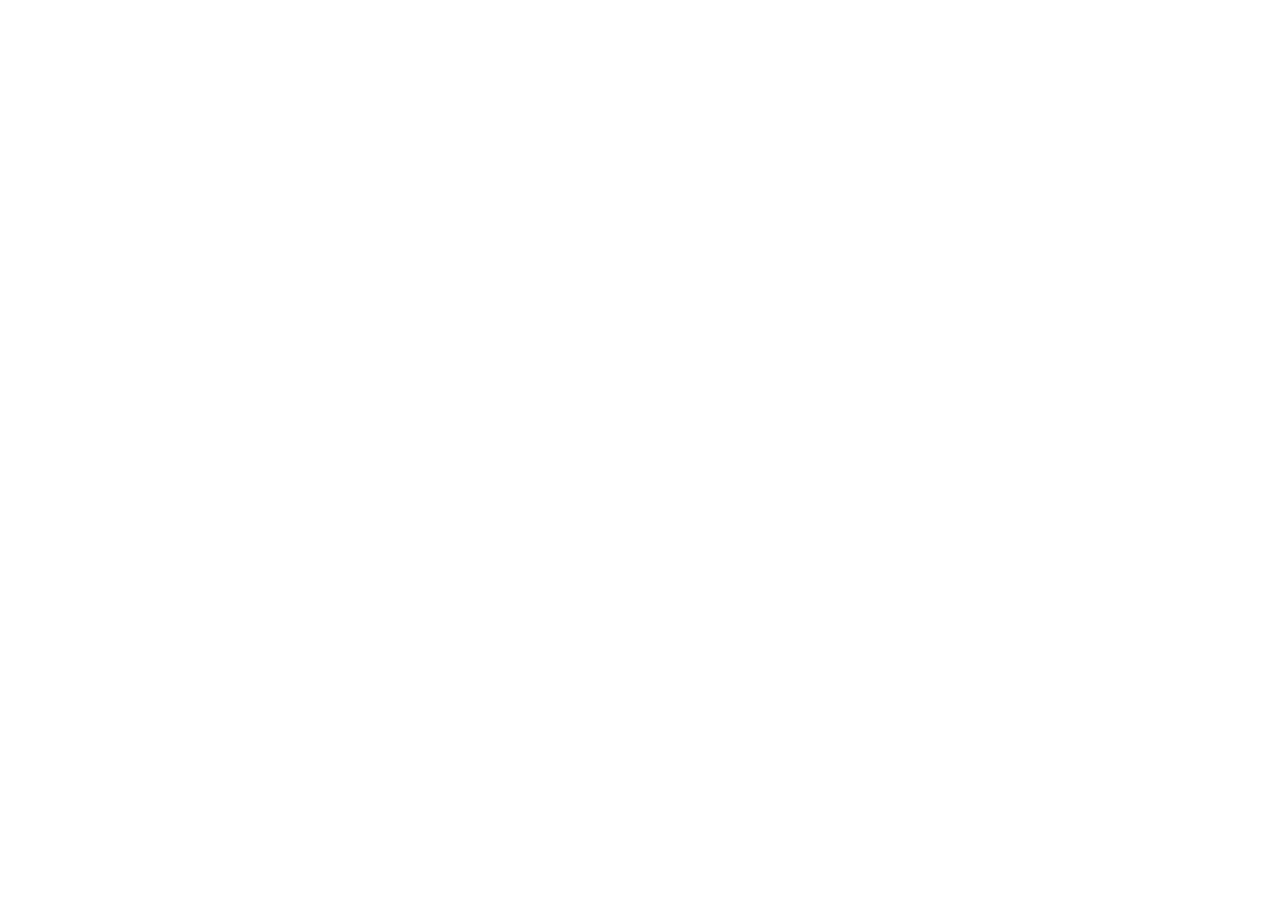
==== commit 810ccd68: "Switch portfolio homepage to verified Python site; preserve demos" ====
--- a/index.html
+++ b/index.html
@@ -1,564 +1,15 @@
 <!doctype html>
 <html lang="ru">
-  <head>
-    <meta charset="UTF-8" />
-    <meta name="viewport" content="width=device-width, initial-scale=1.0" />
-    <title>BARASKIN LAB — сайты, визуалы и автоматизация без лишней драмы</title>
-    <meta
-      name="description"
-      content="BARASKIN LAB делает лендинги от 2 000 ₽, автоматизацию от 5 000 ₽, CRM, ботов, API-интеграции и визуалы. Живые проекты можно открыть и проверить."
-    />
-    <meta name="theme-color" content="#160805" />
-    <meta property="og:type" content="website" />
-    <meta property="og:title" content="BARASKIN LAB — делаем бизнес понятным, рутину автоматической" />
-    <meta
-      property="og:description"
-      content="Лендинги, визуалы, CRM и AI-автоматизация. Сначала показываем, потом подключаем всё настоящее."
-    />
-    <meta property="og:url" content="https://wm669vjvr2-ui.github.io/baraskinlab/" />
-    <meta
-      property="og:image"
-      content="https://wm669vjvr2-ui.github.io/baraskinlab/assets/baraskin-lab-logo-clean.png"
-    />
-    <link rel="canonical" href="https://wm669vjvr2-ui.github.io/baraskinlab/" />
-    <link rel="icon" type="image/png" href="assets/baraskin-lab-logo-motion.png" />
-    <link rel="stylesheet" href="styles.css?v=20260724-2" />
-    <link rel="stylesheet" href="support-demo.css?v=20260924-1" />
-    <link rel="stylesheet" href="reelroom-case.css?v=20261019-1" />
-    <script type="application/ld+json">
-      {
-        "@context": "https://schema.org",
-        "@type": "ProfessionalService",
-        "name": "BARASKIN LAB",
-        "url": "https://wm669vjvr2-ui.github.io/baraskinlab/",
-        "description": "Студия лендингов, визуальных материалов и автоматизации: сайты, CRM, боты и API-интеграции.",
-        "areaServed": "RU",
-        "priceRange": "₽₽",
-        "sameAs": [
-          "https://www.instagram.com/baraskin_ds",
-          "https://t.me/skinyabaraban"
-        ]
-      }
-    </script>
-  </head>
-  <body>
-    <div class="scroll-progress" aria-hidden="true"><i></i></div>
-    <div class="cursor-shadow" aria-hidden="true"></div>
-
-    <header class="site-header">
-      <a class="brand" href="#top" aria-label="BARASKIN LAB — наверх">
-        <span>BARASKIN LAB</span><sup>®</sup>
-      </a>
-      <nav class="nav-links" aria-label="Основная навигация">
-        <a href="#services">Что делаем</a>
-        <a href="#prices">Цены</a>
-        <a href="#works">Работы</a>
-        <a href="#process">Как всё идёт</a>
-      </nav>
-      <a
-        class="nav-action"
-        href="https://t.me/skinyabaraban?text=%D0%9F%D1%80%D0%B8%D0%B2%D0%B5%D1%82%21%20%D0%A5%D0%BE%D1%87%D1%83%20%D0%B7%D0%B0%D0%BA%D0%B8%D0%BD%D1%83%D1%82%D1%8C%20%D0%B7%D0%B0%D0%B4%D0%B0%D1%87%D1%83%20%D0%B2%20BARASKIN%20LAB."
-        target="_blank"
-        rel="noopener"
-      >
-        Закинуть задачу ↗
-      </a>
-    </header>
-
-    <main id="top">
-      <section class="hero">
-        <div class="circuit-field hero-circuits" aria-hidden="true">
-          <span class="circuit-chip chip-ai">AI</span>
-          <span class="circuit-chip chip-api">API</span>
-          <span class="circuit-chip chip-crm">CRM</span>
-          <span class="circuit-chip chip-bot">BOT</span>
-          <span class="circuit-trace trace-one"><i></i></span>
-          <span class="circuit-trace trace-two"><i></i></span>
-          <span class="circuit-trace trace-three"><i></i></span>
-          <span class="circuit-trace trace-four"><i></i></span>
-          <span class="circuit-trace trace-five"><i></i></span>
-          <span class="circuit-trace trace-six"><i></i></span>
-        </div>
-
-        <div class="hero-copy">
-          <p class="hero-kicker"><span></span> digital-студия без лишней драмы</p>
-          <h1 class="hero-title" aria-label="Делаем бизнес понятным. Рутину — автоматической.">
-            <span class="title-line">Делаем бизнес</span>
-            <span class="title-line accent">понятным.</span>
-            <span class="title-line">Рутину —</span>
-            <span class="title-line serif">автоматической.</span>
-          </h1>
-
-          <div class="hero-bottom">
-            <p>
-              Собираем лендинги, визуалы, CRM и AI-автоматизацию. Без техно-каши: сначала показываем, потом подключаем всё настоящее.
-            </p>
-            <div class="hero-actions">
-              <a
-                class="button button-solid"
-                href="https://t.me/skinyabaraban?text=%D0%9F%D1%80%D0%B8%D0%B2%D0%B5%D1%82%21%20%D0%A5%D0%BE%D1%87%D1%83%20%D1%82%D0%B0%D0%BA%20%D0%B6%D0%B5.%20%D0%92%D0%BE%D1%82%20%D0%BC%D0%BE%D1%8F%20%D0%B7%D0%B0%D0%B4%D0%B0%D1%87%D0%B0%3A"
-                target="_blank"
-                rel="noopener"
-              >
-                Хочу так же <b>↗</b>
-              </a>
-              <a class="button button-outline" href="#works">Посмотреть работы <b>↓</b></a>
-            </div>
-          </div>
-        </div>
-
-        <div class="hero-visual" aria-label="Логотип BARASKIN LAB и примеры работ">
-          <div class="orbit orbit-one"></div>
-          <div class="orbit orbit-two"></div>
-          <div class="orbit orbit-three"></div>
-          <img class="hero-logo" src="assets/baraskin-lab-logo-motion.png" alt="Логотип BARASKIN LAB" />
-
-          <figure class="floating-shot shot-one">
-            <img src="assets/portfolio-page-3.png" alt="Лендинг кровельной компании" />
-            <figcaption>LANDING / 01</figcaption>
-          </figure>
-          <figure class="floating-shot shot-two">
-            <img src="assets/automation-flow-preview.png" alt="Автоматизация заявок" />
-            <figcaption>AUTOMATION / 02</figcaption>
-          </figure>
-          <figure class="floating-shot shot-three">
-            <img src="assets/visual-poster-web.jpg" alt="Дизайн афиши" />
-            <figcaption>VISUAL / 03</figcaption>
-          </figure>
-        </div>
-
-        <div class="hero-rail" aria-label="Факты о студии">
-          <div><span>01 / PORTFOLIO</span><strong>15 работ</strong></div>
-          <div><span>02 / LIVE</span><strong>5 демо</strong></div>
-          <div><span>03 / LANDING</span><strong>от 2 000 ₽</strong></div>
-          <div><span>04 / AUTOMATION</span><strong>от 5 000 ₽</strong></div>
-        </div>
-      </section>
-
-      <section class="motion-rail" aria-label="Направления работы">
-        <div class="ticker">
-          <span>САЙТЫ</span><i>✦</i>
-          <span>AI-АВТОМАТИЗАЦИЯ</span><i>✦</i>
-          <span>CRM</span><i>✦</i>
-          <span>БОТЫ</span><i>✦</i>
-          <span>API</span><i>✦</i>
-          <span>ВИЗУАЛЫ</span><i>✦</i>
-          <span>БЫСТРЫЕ MVP</span><i>✦</i>
-        </div>
-      </section>
-
-      <section id="services" class="section services">
-        <div class="section-heading reveal">
-          <p class="section-index">01 / ЧТО ЗАКРЫВАЕМ</p>
-          <h2>То, что обычно<br /><em>бесит.</em></h2>
-          <p>Не продаём «цифровую трансформацию». Берём конкретную боль и делаем так, чтобы стало проще.</p>
-        </div>
-
-        <div class="service-grid">
-          <article class="service-card reveal" data-tilt>
-            <span>01</span>
-            <h3>Люди не понимают, что вы продаёте</h3>
-            <p>Собираем оффер и лендинг, где за пару скроллов понятно: что это, сколько стоит и куда нажать.</p>
-            <b>Лендинги ↗</b>
-          </article>
-          <article class="service-card orange-card reveal" data-tilt>
-            <span>02</span>
-            <h3>Заявки живут в хаосе</h3>
-            <p>Связываем формы, Telegram, таблицы и CRM. Новая заявка больше не играет в прятки.</p>
-            <b>CRM + API ↗</b>
-          </article>
-          <article class="service-card visual-card reveal" data-tilt>
-            <img src="assets/visual-poster-web.jpg" alt="" />
-            <span>03</span>
-            <h3>Выглядит «ну такое»</h3>
-            <p>Делаем баннеры, афиши, обложки и AI-визуалы, которые хочется сохранить, а не пролистнуть.</p>
-            <b>Визуалы ↗</b>
-          </article>
-          <article class="service-card reveal" data-tilt>
-            <span>04</span>
-            <h3>Рутина съедает день</h3>
-            <p>Боты и автоматизация забирают копипаст, уведомления и повторяющиеся шаги. Людям остаётся нормальная работа.</p>
-            <b>Автоматизация ↗</b>
-          </article>
-        </div>
-      </section>
-
-      <section class="statement" aria-label="Подход студии">
-        <div class="statement-track" aria-hidden="true">
-          СНАЧАЛА ПОКАЗЫВАЕМ · ПОТОМ ПОДКЛЮЧАЕМ · СНАЧАЛА ПОКАЗЫВАЕМ · ПОТОМ ПОДКЛЮЧАЕМ ·
-        </div>
-        <div class="statement-copy reveal">
-          <p>Никакой разработки вслепую</p>
-          <h2>Сначала вы видите, как всё будет работать. И только потом мы идём в API, базы и остальную магию.</h2>
-        </div>
-      </section>
-
-      <section id="prices" class="section prices">
-        <div class="section-heading reveal">
-          <p class="section-index">02 / ЦЕНЫ</p>
-          <h2>Без квеста<br /><em>«а сколько?»</em></h2>
-          <p>Это цены за понятный первый этап. Если задача больше — заранее разложим её на части, без сюрприза в финале.</p>
-        </div>
-
-        <div class="price-list">
-          <article class="price-row reveal">
-            <div class="price-name"><span>01</span><h3>Лендинг</h3></div>
-            <p>Когда нужно нормально объяснить услугу и привести человека к заявке.</p>
-            <strong>от 2 000 ₽</strong>
-            <a
-              href="https://t.me/skinyabaraban?text=%D0%9F%D1%80%D0%B8%D0%B2%D0%B5%D1%82%21%20%D0%9D%D1%83%D0%B6%D0%B5%D0%BD%20%D0%BB%D0%B5%D0%BD%D0%B4%D0%B8%D0%BD%D0%B3%20%D0%BE%D1%82%202000%20%D1%80%D1%83%D0%B1%D0%BB%D0%B5%D0%B9."
-              target="_blank"
-              rel="noopener"
-              aria-label="Обсудить лендинг"
-            >↗</a>
-          </article>
-          <article class="price-row featured reveal">
-            <div class="price-name"><span>02</span><h3>Автоматизация</h3></div>
-            <p>Когда копипаст уже достал, а заявки и задачи гуляют по разным чатам.</p>
-            <strong>от 5 000 ₽</strong>
-            <a
-              href="https://t.me/skinyabaraban?text=%D0%9F%D1%80%D0%B8%D0%B2%D0%B5%D1%82%21%20%D0%9D%D1%83%D0%B6%D0%BD%D0%B0%20%D0%B0%D0%B2%D1%82%D0%BE%D0%BC%D0%B0%D1%82%D0%B8%D0%B7%D0%B0%D1%86%D0%B8%D1%8F%20%D0%BE%D1%82%205000%20%D1%80%D1%83%D0%B1%D0%BB%D0%B5%D0%B9."
-              target="_blank"
-              rel="noopener"
-              aria-label="Обсудить автоматизацию"
-            >↗</a>
-          </article>
-          <article class="price-row reveal">
-            <div class="price-name"><span>03</span><h3>CRM и API</h3></div>
-            <p>Когда сервисов много и хочется, чтобы они наконец-то начали разговаривать.</p>
-            <strong>от 15 000 ₽</strong>
-            <a
-              href="https://t.me/skinyabaraban?text=%D0%9F%D1%80%D0%B8%D0%B2%D0%B5%D1%82%21%20%D0%9D%D1%83%D0%B6%D0%BD%D0%B0%20%D0%B8%D0%BD%D1%82%D0%B5%D0%B3%D1%80%D0%B0%D1%86%D0%B8%D1%8F%20CRM%20%D0%B8%D0%BB%D0%B8%20API."
-              target="_blank"
-              rel="noopener"
-              aria-label="Обсудить CRM и API"
-            >↗</a>
-          </article>
-        </div>
-      </section>
-
-      <aside class="trust-note" aria-labelledby="trust-title">
-        <div class="trust-mark" aria-hidden="true">РФ<br /><span>152-ФЗ</span></div>
-        <div>
-          <p class="section-index">ПРОЗРАЧНАЯ РАБОТА</p>
-          <h2 id="trust-title">С учётом закона.<br /><em>С понятными условиями.</em></h2>
-          <p>Разрабатываем сайты и ботов с учётом применимых требований законодательства РФ, в том числе 152-ФЗ «О персональных данных».</p>
-          <p>До старта фиксируем объём работ, стоимость и этапы. Для проектов с персональными данными согласуем, что собираем, где храним и какие согласия нужны.</p>
-          <small>Конкретные требования и юридические документы согласуем под ваш бизнес.</small>
-        </div>
-      </aside>
-
-      <section id="works" class="section works">
-        <div class="works-heading reveal">
-          <div class="section-heading">
-            <p class="section-index">03 / РАБОТЫ</p>
-            <h2>Это можно<br /><em>потыкать.</em></h2>
-            <p>Не просто красивые рендеры. Открывайте сайты, CRM, ботов и рабочие прототипы.</p>
-          </div>
-          <div class="work-filter-panel" aria-label="Фильтр работ">
-            <div class="work-filters">
-              <button class="work-filter active" type="button" data-filter="all" aria-pressed="true">Все</button>
-              <button class="work-filter" type="button" data-filter="ai" aria-pressed="false">AI</button>
-              <button class="work-filter" type="button" data-filter="systems" aria-pressed="false">Системы</button>
-              <button class="work-filter" type="button" data-filter="sites" aria-pressed="false">Сайты</button>
-            </div>
-            <span class="work-count" id="work-count" aria-live="polite">11 работ</span>
-          </div>
-        </div>
-
-        <div class="work-grid">
-          <button class="work-item wide reveal" type="button" data-case="lead-radar" data-category="ai" data-tilt>
-            <img src="assets/lead-radar-cover.svg" alt="AI-агент для поиска лидов в Telegram" />
-            <div class="work-copy">
-              <span>AI + TELEGRAM + CRM</span>
-              <h3>Lead Radar</h3>
-              <p>Ищет живые заявки среди шума и кидает нужное менеджеру.</p>
-              <b>Открыть демо ↗</b>
-            </div>
-          </button>
-          <button class="work-item reveal" type="button" data-case="bitrix-hub" data-category="systems" data-tilt>
-            <img src="assets/bitrix-hub-cover.svg" alt="Центр интеграций Bitrix24" />
-            <div class="work-copy">
-              <span>BITRIX24 + REST</span>
-              <h3>CRM Hub</h3>
-              <p>Воронки, вебхуки и обмен данными без ручных танцев.</p>
-              <b>Открыть демо ↗</b>
-            </div>
-          </button>
-          <button class="work-item reveal" type="button" data-case="whatsapp-flow" data-category="systems" data-tilt>
-            <img src="assets/whatsapp-flow-cover.svg" alt="Модуль WhatsApp-напоминаний" />
-            <div class="work-copy">
-              <span>WHATSAPP + LARAVEL</span>
-              <h3>Renewal Flow</h3>
-              <p>Напоминает клиентам вовремя и не бесит лишними сообщениями.</p>
-              <b>Открыть демо ↗</b>
-            </div>
-          </button>
-          <button class="work-item wide reveal" type="button" data-case="commerce-ai" data-category="ai" data-tilt>
-            <img src="assets/commerce-ai-cover.svg" alt="AI-модуль для WooCommerce" />
-            <div class="work-copy">
-              <span>OPENAI + WOOCOMMERCE</span>
-              <h3>Commerce AI</h3>
-              <p>Генерирует карточки товаров в фоне и не кладёт WordPress.</p>
-              <b>Открыть демо ↗</b>
-            </div>
-          </button>
-          <button class="work-item reveal" type="button" data-case="roofing" data-category="sites" data-tilt>
-            <img src="assets/portfolio-page-3.png" alt="Лендинг для кровельной компании" />
-            <div class="work-copy">
-              <span>ЖИВОЙ САЙТ</span>
-              <h3>Кровля</h3>
-              <p>Услуга, выгоды и расчёт — всё по делу.</p>
-              <b>Открыть сайт ↗</b>
-            </div>
-          </button>
-          <button class="work-item reveal" type="button" data-case="lawyer-crm" data-category="systems" data-tilt>
-            <img src="assets/crm-lawyer-preview.png" alt="CRM-система для юриста" />
-            <div class="work-copy">
-              <span>РАБОЧАЯ CRM</span>
-              <h3>Legato</h3>
-              <p>Клиенты, дела и календарь в одном окне.</p>
-              <b>Открыть CRM ↗</b>
-            </div>
-          </button>
-          <button class="work-item reveal" type="button" data-case="expense-bot" data-category="systems" data-tilt>
-            <img src="assets/expenses-app-preview.png" alt="Приложение учёта расходов" />
-            <div class="work-copy">
-              <span>TELEGRAM + WEB</span>
-              <h3>Расходы</h3>
-              <p>Пишете «кофе 300» — всё остальное делает бот.</p>
-              <b>Открыть приложение ↗</b>
-            </div>
-          </button>
-          <button class="work-item reveal" type="button" data-case="lead-flow" data-category="systems" data-tilt>
-            <img src="assets/lead-flow-preview.png" alt="Автоматизация заявок с API и SQLite" />
-            <div class="work-copy">
-              <span>FORM + API + SQLITE</span>
-              <h3>Lead Flow</h3>
-              <p>Заявка проходит проверку и улетает в базу.</p>
-              <b>Отправить тест ↗</b>
-            </div>
-          </button>
-          <button class="work-item wide reveal" type="button" data-case="demolition" data-category="sites" data-tilt>
-            <img src="assets/demolition-site-cover.jpg" alt="Сайт услуг демонтажа в Москве и Московской области" />
-            <div class="work-copy">
-              <span>ЖИВОЙ САЙТ + CRM</span>
-              <h3>Демонтаж</h3>
-              <p>Услуги, этапы, расчёт стоимости и заявка в одном понятном сценарии.</p>
-              <b>Открыть сайт ↗</b>
-            </div>
-          </button>
-          <button class="work-item support-card reveal" id="support-demo" type="button" data-support-demo data-category="systems" aria-haspopup="dialog" aria-controls="support-dialog">
-            <span class="support-cover" aria-hidden="true">
-              <span class="support-cover-label">SUPPORT / DEMO</span>
-              <span class="support-cover-message support-cover-user">Где мой заказ?</span>
-              <span class="support-cover-message">Уже в пути.<br />Всё под контролем ↗</span>
-              <span class="support-cover-status"><i></i> Ответы без ожидания</span>
-            </span>
-            <div class="work-copy">
-              <span>БОТ ПОДДЕРЖКИ · ИНТЕРАКТИВНОЕ ДЕМО</span>
-              <h3>На связи</h3>
-              <p>Отвечает на частые вопросы и показывает, как подключается оператор. Можно потыкать.</p>
-              <b>Попробовать бота ↗</b>
-            </div>
-          </button>
-          <button class="work-item reelroom-work reveal" id="reelroom" type="button" data-case="reelroom" data-category="ai" aria-haspopup="dialog" aria-controls="case-dialog">
-            <img src="assets/reelroom-desktop.webp" alt="REELROOM: библиотека рилсов и бумажные карточки сценария" width="1440" height="900" loading="lazy" />
-            <div class="work-copy">
-              <span>PYTHON + FASTAPI · КОНТЕНТ-СТУДИЯ</span>
-              <h3>REELROOM</h3>
-              <p>Из референса — в свой сценарий. Библиотека рилсов, Remix и редактор в стиле режиссёрской доски.</p>
-              <b>Посмотреть кейс ↗</b>
-            </div>
-          </button>
-        </div>
-        <noscript><p><a href="projects/reelroom/">Посмотреть кейс REELROOM — студия референсов и сценариев</a></p></noscript>
-      </section>
-
-      <section id="visuals" class="section visuals">
-        <div class="section-heading reveal">
-          <p class="section-index">04 / ЕЩЁ ДЕЛАЕМ КРАСИВО</p>
-          <h2>Визуал, который<br /><em>не пролистнут.</em></h2>
-          <p>Баннеры, афиши, AI-контент и упаковка. Нажмите — откроем крупно.</p>
-        </div>
-
-        <div class="visual-grid">
-          <button class="visual-item reveal" type="button" data-case="visual-poster" data-tilt>
-            <img src="assets/visual-poster-web.jpg" alt="Оранжево-белая афиша мероприятия" />
-            <div><span>POSTER / SOCIAL</span><h3>Постер мероприятия</h3><b>Смотреть ↗</b></div>
-          </button>
-          <button class="visual-item reveal" type="button" data-case="photo-banner" data-tilt>
-            <img src="assets/banner.jpg" alt="Фотобаннер с круговой композицией" />
-            <div><span>PHOTO / TYPE</span><h3>Вертикальный баннер</h3><b>Смотреть ↗</b></div>
-          </button>
-          <button class="visual-item visual-wide reveal" type="button" data-case="ai-video" data-tilt>
-            <img src="assets/portfolio-page-4.png" alt="Примеры AI-персонажей и коротких роликов" />
-            <div><span>AI / REELS</span><h3>AI-ролики и обложки</h3><b>Смотреть ↗</b></div>
-          </button>
-          <button class="visual-item visual-wide reveal" type="button" data-case="site-pack" data-tilt>
-            <img src="assets/site-pack-preview.png" alt="Подборка лендингов" />
-            <div><span>WEB / RESPONSIVE</span><h3>Сайты и упаковка</h3><b>Смотреть ↗</b></div>
-          </button>
-        </div>
-      </section>
-
-      <section id="process" class="section process">
-        <div class="circuit-field process-circuits" aria-hidden="true">
-          <span class="circuit-trace process-trace-one"><i></i></span>
-          <span class="circuit-trace process-trace-two"><i></i></span>
-          <span class="circuit-trace process-trace-three"><i></i></span>
-        </div>
-        <div class="section-heading reveal">
-          <p class="section-index">05 / КАК ВСЁ ИДЁТ</p>
-          <h2>Не растягиваем<br />на <em>вечность.</em></h2>
-          <p>В каждый момент понятно, что уже готово, что проверяем и что будет дальше.</p>
-        </div>
-        <div class="process-list">
-          <article class="process-step reveal">
-            <span>01</span><h3>Кидаете задачу</h3><p>Можно голосом. Главное — что бесит сейчас и что должно работать вместо этого.</p>
-          </article>
-          <article class="process-step reveal">
-            <span>02</span><h3>Мы показываем концепт</h3><p>Экран и сценарий уже можно открыть, потыкать и спокойно докрутить.</p>
-          </article>
-          <article class="process-step reveal">
-            <span>03</span><h3>Подключаем магию</h3><p>API, базы, CRM, боты — только после того, как логика всем понятна.</p>
-          </article>
-          <article class="process-step reveal">
-            <span>04</span><h3>Запускаем и докручиваем</h3><p>Проверяем рабочий путь, ловим баги и отдаём результат, а не обещание.</p>
-          </article>
-        </div>
-      </section>
-
-      <section id="faq" class="section faq">
-        <div class="section-heading reveal">
-          <p class="section-index">06 / БЕЗ НЕЛОВКИХ ВОПРОСОВ</p>
-          <h2>Если коротко —<br /><em>вот ответы.</em></h2>
-        </div>
-        <div class="faq-list reveal">
-          <details open>
-            <summary><span>01</span> Это шаблон?</summary>
-            <p>Нет. Берём вашу задачу и собираем под неё структуру, визуал и сценарий. Готовые элементы используем только там, где они реально экономят бюджет.</p>
-          </details>
-          <details>
-            <summary><span>02</span> С чего вообще начать?</summary>
-            <p>Напишите одним сообщением: что сейчас происходит вручную, что теряется и какой результат нужен. Этого хватит для первого разговора.</p>
-          </details>
-          <details>
-            <summary><span>03</span> Цена точно такая?</summary>
-            <p>На странице указана цена простого первого этапа. До старта фиксируем объём и отдельно говорим, если задача выходит за него.</p>
-          </details>
-          <details>
-            <summary><span>04</span> Можно подключиться к тому, что уже есть?</summary>
-            <p>Да. Работаем с существующими сайтами, CRM, Laravel-админками, базами, Telegram, WhatsApp и внешними API.</p>
-          </details>
-          <details>
-            <summary><span>05</span> А проекты реально работают?</summary>
-            <p>Да. В портфолио есть живые сайты, CRM, web-приложения и интерактивные демо — их можно открыть и проверить прямо сейчас.</p>
-          </details>
-        </div>
-      </section>
-
-      <section class="final-cta">
-        <div class="final-circuit" aria-hidden="true">
-          <span>AI</span><i></i><span>API</span><i></i><span>CRM</span><i></i><span>DONE</span>
-        </div>
-        <p class="section-index reveal">07 / ВАШ ХОД</p>
-        <h2 class="reveal">Есть задача, которая<br />давно висит? <em>Закроем.</em></h2>
-        <p class="reveal">Закиньте её в Telegram. Без длинного брифа и созвона на два часа.</p>
-        <div class="final-actions reveal">
-          <a
-            class="button button-light"
-            href="https://t.me/skinyabaraban?text=%D0%9F%D1%80%D0%B8%D0%B2%D0%B5%D1%82%21%20%D0%92%D0%BE%D1%82%20%D0%B7%D0%B0%D0%B4%D0%B0%D1%87%D0%B0%2C%20%D0%BA%D0%BE%D1%82%D0%BE%D1%80%D0%B0%D1%8F%20%D0%B4%D0%B0%D0%B2%D0%BD%D0%BE%20%D0%B2%D0%B8%D1%81%D0%B8%D1%82%3A"
-            target="_blank"
-            rel="noopener"
-          >
-            Закинуть задачу <b>↗</b>
-          </a>
-          <a class="button button-ghost-light" href="https://www.instagram.com/baraskin_ds" target="_blank" rel="noopener">
-            Instagram <b>↗</b>
-          </a>
-        </div>
-      </section>
-    </main>
-
-    <dialog class="case-dialog" id="case-dialog" aria-labelledby="case-title">
-      <div class="case-shell">
-        <button class="case-close" type="button" aria-label="Закрыть кейс" title="Закрыть">×</button>
-        <div class="case-layout">
-          <div class="case-visual" id="case-visual"></div>
-          <div class="case-details">
-            <p class="section-index" id="case-type"></p>
-            <h2 id="case-title"></h2>
-            <p class="case-summary" id="case-summary"></p>
-            <div class="case-metrics" id="case-metrics"></div>
-            <h3>Что внутри</h3>
-            <ul class="case-list" id="case-list"></ul>
-            <div class="case-actions">
-              <a class="button button-solid" id="case-project-link" href="#" target="_blank" rel="noopener" hidden>Открыть проект</a>
-              <a
-                class="button button-outline"
-                id="case-contact-link"
-                href="https://t.me/skinyabaraban?text=%D0%9F%D1%80%D0%B8%D0%B2%D0%B5%D1%82%21%20%D0%A5%D0%BE%D1%87%D1%83%20%D0%BF%D0%BE%D1%85%D0%BE%D0%B6%D0%B5%D0%B5%20%D1%80%D0%B5%D1%88%D0%B5%D0%BD%D0%B8%D0%B5."
-                target="_blank"
-                rel="noopener"
-              >Хочу похожее</a>
-              <button class="button button-outline case-secondary-close" type="button">Назад к работам</button>
-            </div>
-          </div>
-        </div>
-      </div>
-    </dialog>
-
-    <dialog class="support-dialog" id="support-dialog" aria-labelledby="support-title" aria-describedby="support-description">
-      <div class="support-toolbar">
-        <span>BARASKIN LAB / ИНТЕРАКТИВНОЕ ДЕМО</span>
-        <button type="button" class="support-close" aria-label="Закрыть демо бота">×</button>
-      </div>
-      <div class="support-layout">
-        <div class="support-intro">
-          <p class="section-index">БОТ ТЕХПОДДЕРЖКИ</p>
-          <h2 id="support-title">Всегда<br /><em>на связи.</em></h2>
-          <p id="support-description">Пример поддержки вымышленного магазина. Выберите вопрос или напишите свой — бот ответит по готовому сценарию.</p>
-          <ol class="support-steps">
-            <li>Спросите про доставку или оплату.</li>
-            <li>Проверьте учебный заказ <strong>1042</strong> или <strong>1043</strong>.</li>
-            <li>Посмотрите сценарий обращения к оператору.</li>
-          </ol>
-          <p class="support-disclaimer">Это демо: реальных заказов и оператора здесь нет. Для вашего бизнеса подключим ваши ответы и нужные сервисы отдельным этапом.</p>
-          <a class="button button-outline" href="https://t.me/skinyabaraban" target="_blank" rel="noopener">Хочу такого бота ↗</a>
-        </div>
-        <div class="support-chat">
-          <div class="support-chat-header">
-            <span class="support-avatar" aria-hidden="true">B</span>
-            <div><strong>Бот поддержки</strong><span>Учебный магазин · сценарное демо</span></div>
-            <button type="button" id="support-reset">Сначала ↺</button>
-          </div>
-          <div class="support-messages" id="support-messages" role="log" aria-label="Переписка с демо-ботом" aria-live="polite" aria-relevant="additions" tabindex="0"></div>
-          <p class="support-typing" id="support-typing" role="status"></p>
-          <div class="support-suggestions" id="support-suggestions" aria-label="Готовые вопросы"></div>
-          <form class="support-form" id="support-form" novalidate>
-            <label for="support-input">Ваше сообщение</label>
-            <div class="support-input-row">
-              <input id="support-input" type="text" maxlength="500" autocomplete="off" placeholder="Например: где мой заказ?" aria-describedby="support-privacy support-error" />
-              <button type="submit" id="support-send">Отправить ↗</button>
-            </div>
-            <p class="support-error" id="support-error" role="alert"></p>
-            <p class="support-privacy" id="support-privacy">Не вводите личные данные. Сообщения никуда не отправляются и очищаются при закрытии демо.</p>
-          </form>
-        </div>
-      </div>
-    </dialog>
-
-    <div class="floating-contact" aria-label="Быстрая связь">
-      <a
-        href="https://t.me/skinyabaraban?text=%D0%9F%D1%80%D0%B8%D0%B2%D0%B5%D1%82%21%20%D0%A5%D0%BE%D1%87%D1%83%20%D0%B7%D0%B0%D0%BA%D0%B8%D0%BD%D1%83%D1%82%D1%8C%20%D0%B7%D0%B0%D0%B4%D0%B0%D1%87%D1%83."
-        target="_blank"
-        rel="noopener"
-      >Telegram ↗</a>
-      <a href="#prices">Цены</a>
-    </div>
-
-    <script src="script.js?v=20261019-1"></script>
-    <script src="support-demo.js?v=20260924-1"></script>
-  </body>
+<head>
+  <meta charset="utf-8">
+  <meta name="viewport" content="width=device-width, initial-scale=1">
+  <title>BARASKIN LAB — портфолио</title>
+  <meta name="description" content="Сайты, Telegram-боты и автоматизация для бизнеса. Новое портфолио BARASKIN LAB.">
+  <meta http-equiv="refresh" content="1;url=https://baraskin-lab.vercel.app/">
+  <link rel="canonical" href="https://baraskin-lab.vercel.app/">
+  <link rel="icon" href="assets/baraskin-lab-logo-clean.png" type="image/png">
+  <script src="portfolio-redirect.js?v=20261030" defer></script>
+  <style>body{margin:0;min-height:100vh;display:grid;place-items:center;background:#100f0c;color:#f8efe1;font:18px/1.6 system-ui,sans-serif}main{max-width:40rem;padding:2rem}h1{letter-spacing:.08em}a{color:#ff8b45;text-underline-offset:.25em}a:focus-visible{outline:3px solid currentColor;outline-offset:5px}</style>
+</head>
+<body><main><h1>BARASKIN LAB</h1><p>Портфолио обновилось. Открываем новую версию…</p><p><a href="https://baraskin-lab.vercel.app/">Перейти на сайт →</a></p><noscript><p>Если переход не произошёл автоматически, нажмите ссылку выше.</p></noscript></main></body>
 </html>
